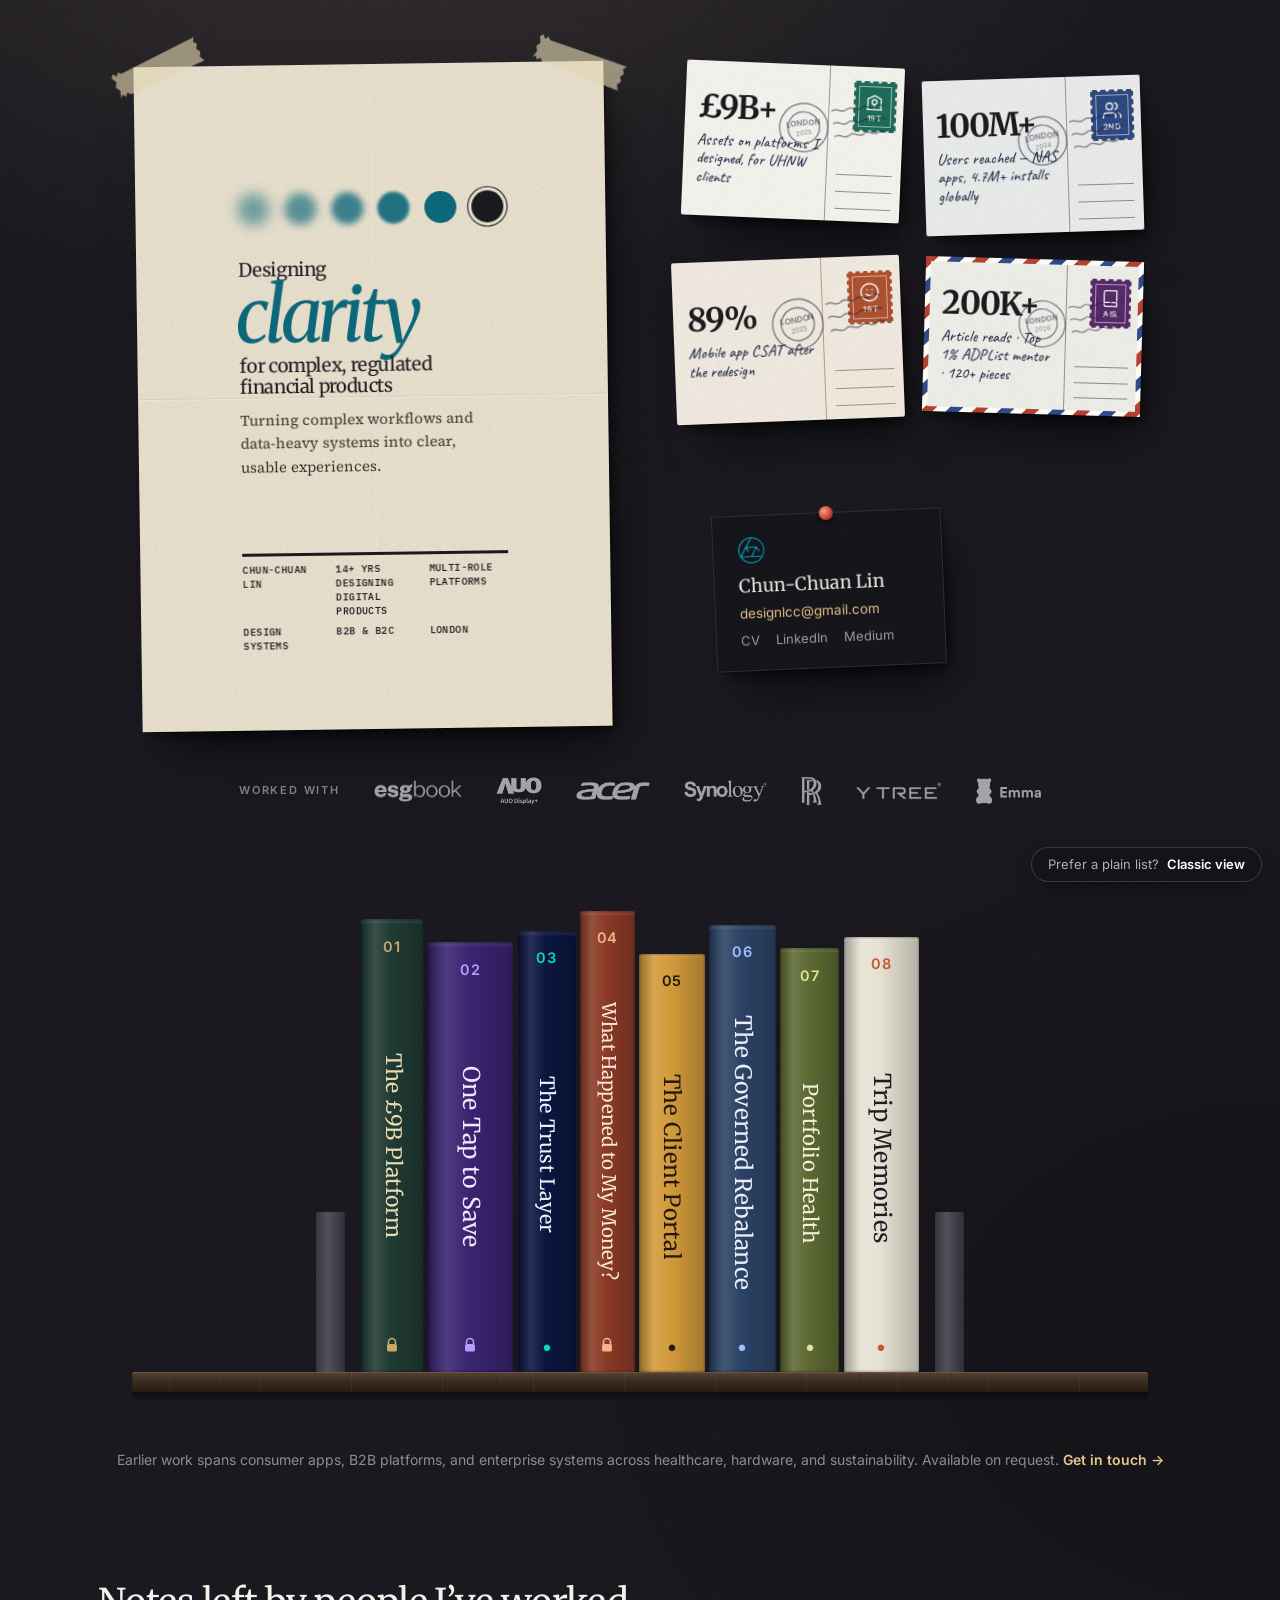
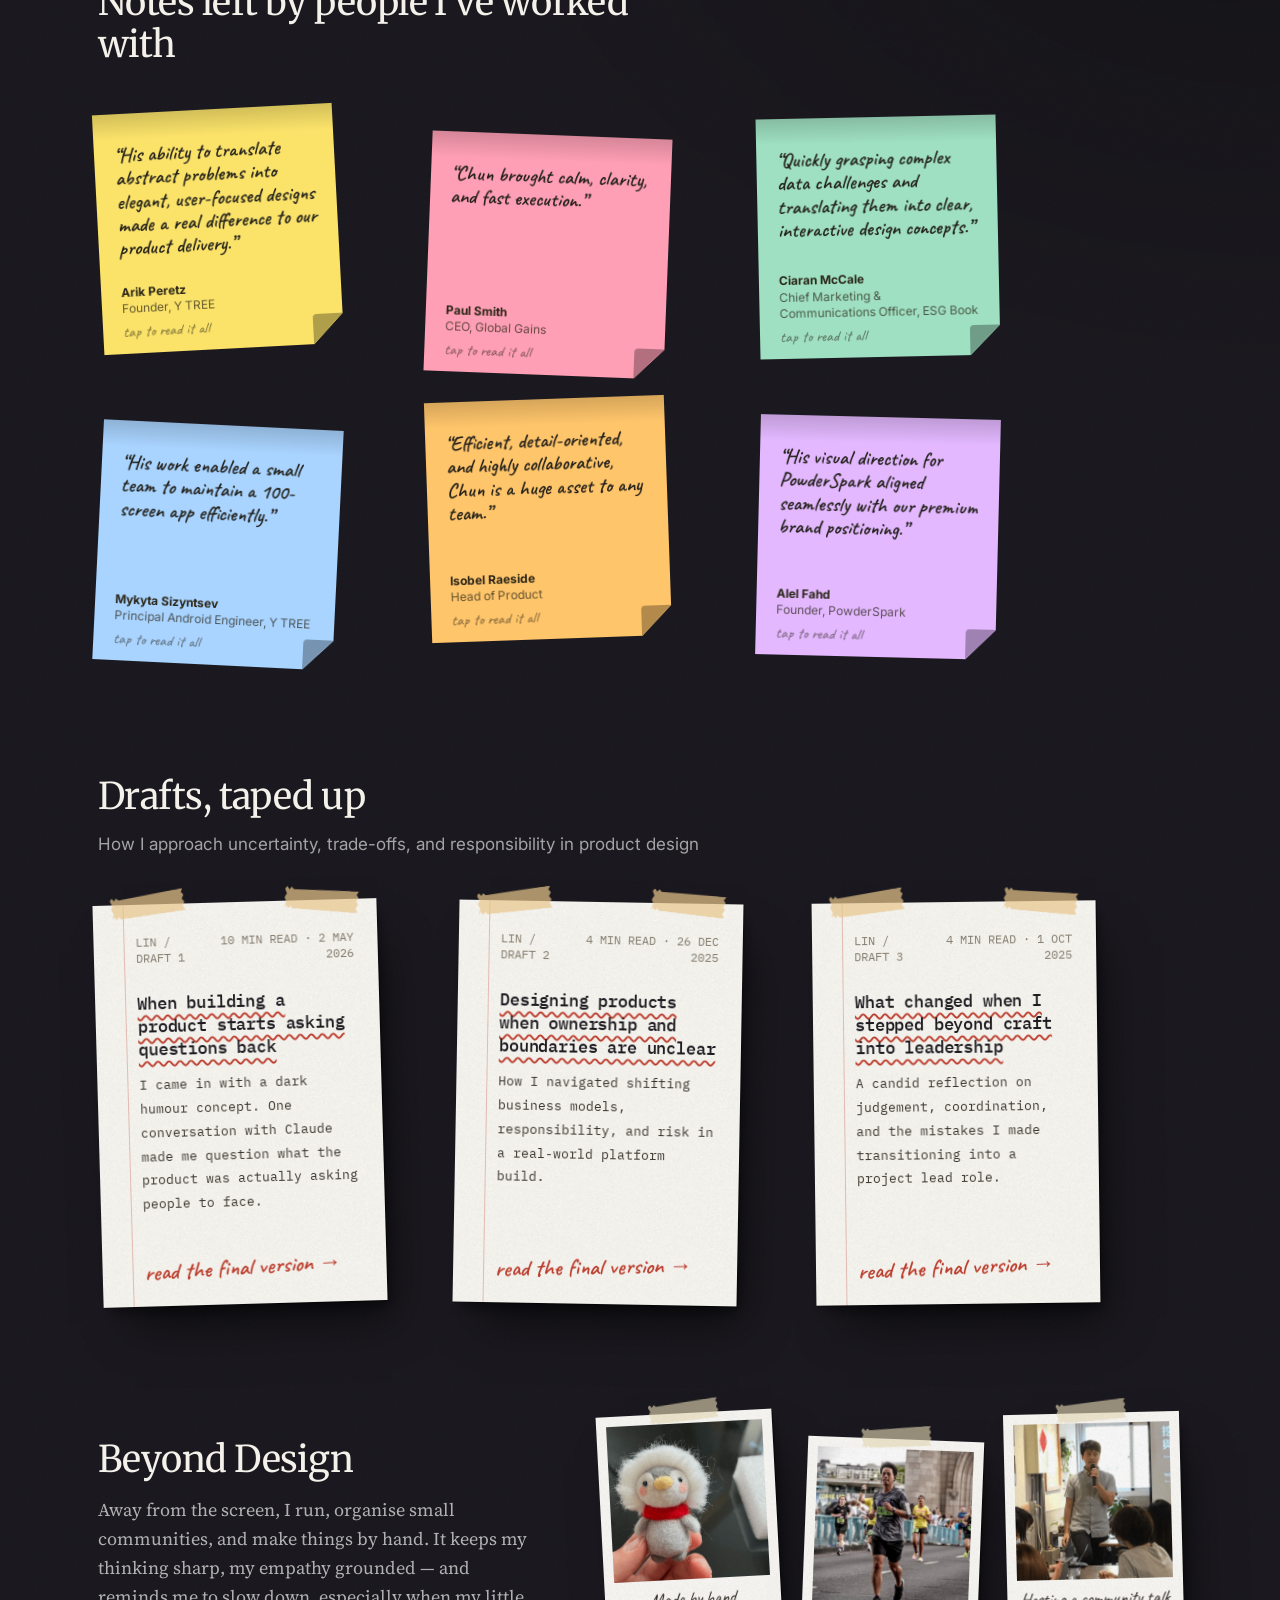
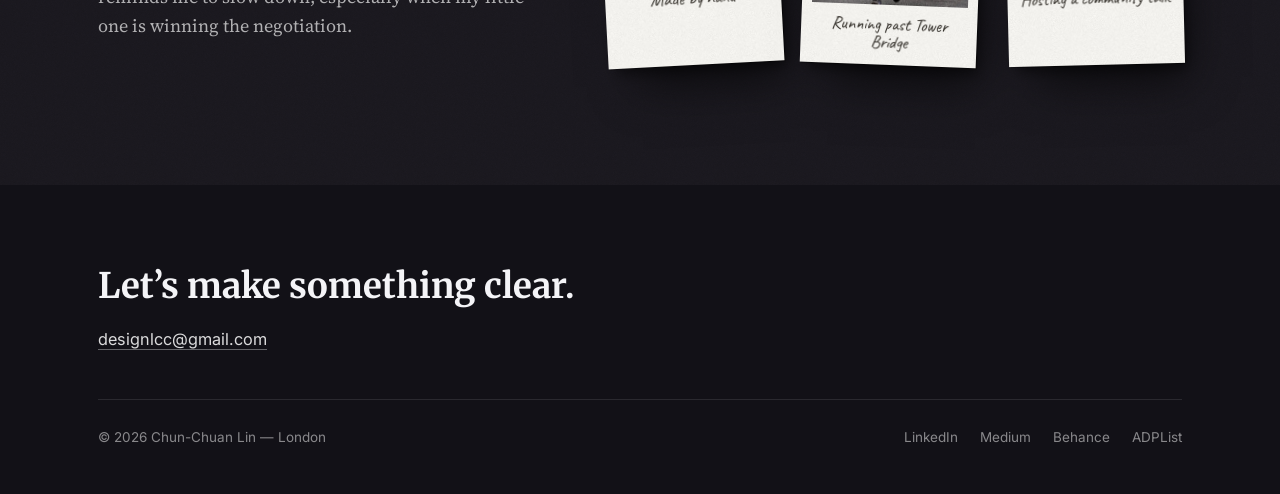
==== index.html @ 60713487 "One shelf per device: spines on desktop, covers on phones" ====
<!doctype html>
<html lang="en">
<head>
<meta charset="utf-8">
<meta name="viewport" content="width=device-width, initial-scale=1">
<title>Chun-Chuan Lin — Product designer for complex, regulated financial products</title>
<meta name="description" content="Turning complex workflows and data-heavy systems into clear, usable experiences.">
<meta name="robots" content="noindex, nofollow">
<meta property="og:title" content="Chun-Chuan Lin — Product designer for complex, regulated financial products">
<meta property="og:description" content="Turning complex workflows and data-heavy systems into clear, usable experiences.">
<meta property="og:type" content="website">
<meta property="og:image" content="https://chunchuanlin.design/assets/img/VFbImBTynQh7F0MmkZp4YDalEAE.webp">
<link rel="icon" type="image/png" href="assets/img/YUZRlfmyi6MVquyru4w5qhSXo.png">
<link rel="apple-touch-icon" href="assets/img/tBvzRdnmvt2RYUskQSvIiSIpaNc.png">
<link rel="preconnect" href="https://fonts.googleapis.com">
<link rel="preconnect" href="https://fonts.gstatic.com" crossorigin>
<link href="https://fonts.googleapis.com/css2?family=Merriweather:ital,wght@0,300;0,400;0,700;0,900;1,300;1,400;1,700;1,900&family=IBM+Plex+Mono:wght@400;500&family=Inter:wght@400;500;600;700&family=Source+Serif+4:ital,opsz,wght@0,8..60,400;0,8..60,600;1,8..60,400&family=Caveat:wght@500&display=swap" rel="stylesheet">
<link rel="stylesheet" href="assets/css/style.css?v=5820707c">
<link rel="stylesheet" href="assets/css/book.css?v=49e9e3bd">
</head>
<body class="theme-dark home-shelf">
<script>try{if(localStorage.getItem("cc_view")==="classic"&&!/[?&]wall/.test(location.search))location.replace("classic.html"+location.hash)}catch(e){}</script>
<a class="skip-link" href="#main-content">Skip to content</a>


<div class="cursor-dot" aria-hidden="true"></div>


<main id="main-content">

<div class="wall">
  <section class="wall-top" aria-label="Introduction">
    <div class="wall-in">
      <div class="poster hero-gate">
        <span class="tape t1" aria-hidden="true"></span><span class="tape t2" aria-hidden="true"></span>
        <div class="p-art" aria-hidden="true"><i></i><i></i><i></i><i></i><i></i><i></i></div>
        <h1 class="serif split hero-title"><span class="w">Designing</span> <span class="w"><em>clarity</em></span> <span class="w">for</span> <span class="w">complex,</span> <span class="w">regulated</span> <span class="w">financial</span> <span class="w">products</span></h1>
        <p class="p-sub">Turning complex workflows and data-heavy systems into clear, usable experiences.</p>
        <p class="p-facts"><span>Chun-Chuan Lin</span><span>14+ yrs designing digital products</span><span>Multi-role platforms</span><span>Design systems</span><span>B2B &amp; B2C</span><span>London</span></p>
      </div>
      <div class="postcards"><div class="postcard reveal" style="--tilt:2.4deg;--stamp:#1f6f5c">
      <div class="pc-msg"><b>£9B+</b><span>Assets on platforms I designed, for UHNW clients</span></div>
      <div class="pc-side" aria-hidden="true"><span class="stamp"><svg class="stamp-ic" viewBox="0 0 24 24" fill="none" stroke="currentColor" stroke-width="1.6" stroke-linecap="round" stroke-linejoin="round" aria-hidden="true"><path d="M3 21h18M4 21V8l8-4 8 4v13"/><circle cx="12" cy="12" r="3"/><path d="M12 15v3"/></svg><small>1st</small></span><svg class="postmark" viewBox="0 0 120 60" aria-hidden="true"><g fill="none" stroke="currentColor" stroke-width="1.6"><circle cx="30" cy="30" r="26"/><circle cx="30" cy="30" r="17"/><path d="M62 16c6-5 10 5 16 0s10 5 16 0 10 5 16 0 6 3 9 0M62 30c6-5 10 5 16 0s10 5 16 0 10 5 16 0 6 3 9 0M62 44c6-5 10 5 16 0s10 5 16 0 10 5 16 0 6 3 9 0"/></g><text x="30" y="28" text-anchor="middle" font-size="8.500" font-weight="700" fill="currentColor" font-family="Inter,sans-serif">LONDON</text><text x="30" y="38" text-anchor="middle" font-size="7" fill="currentColor" font-family="Inter,sans-serif">2025</text></svg><i></i><i></i><i></i></div>
    </div><div class="postcard reveal" style="--tilt:-1.8deg;--stamp:#2f4a86">
      <div class="pc-msg"><b>100M+</b><span>Users reached — NAS apps, 4.7M+ installs globally</span></div>
      <div class="pc-side" aria-hidden="true"><span class="stamp"><svg class="stamp-ic" viewBox="0 0 24 24" fill="none" stroke="currentColor" stroke-width="1.6" stroke-linecap="round" stroke-linejoin="round" aria-hidden="true"><path d="M17 21v-2a4 4 0 0 0-4-4H6a4 4 0 0 0-4 4v2"/><circle cx="9.5" cy="7" r="4"/><path d="M23 21v-2a4 4 0 0 0-3-3.87M16 3.13a4 4 0 0 1 0 7.75"/></svg><small>2nd</small></span><svg class="postmark" viewBox="0 0 120 60" aria-hidden="true"><g fill="none" stroke="currentColor" stroke-width="1.6"><circle cx="30" cy="30" r="26"/><circle cx="30" cy="30" r="17"/><path d="M62 16c6-5 10 5 16 0s10 5 16 0 10 5 16 0 6 3 9 0M62 30c6-5 10 5 16 0s10 5 16 0 10 5 16 0 6 3 9 0M62 44c6-5 10 5 16 0s10 5 16 0 10 5 16 0 6 3 9 0"/></g><text x="30" y="28" text-anchor="middle" font-size="8.500" font-weight="700" fill="currentColor" font-family="Inter,sans-serif">LONDON</text><text x="30" y="38" text-anchor="middle" font-size="7" fill="currentColor" font-family="Inter,sans-serif">2024</text></svg><i></i><i></i><i></i></div>
    </div><div class="postcard reveal" style="--tilt:-2.2deg;--stamp:#b4532f">
      <div class="pc-msg"><b>89%</b><span>Mobile app CSAT after the redesign</span></div>
      <div class="pc-side" aria-hidden="true"><span class="stamp"><svg class="stamp-ic" viewBox="0 0 24 24" fill="none" stroke="currentColor" stroke-width="1.6" stroke-linecap="round" stroke-linejoin="round" aria-hidden="true"><circle cx="12" cy="12" r="10"/><path d="M8 14s1.5 2 4 2 4-2 4-2M9 9h.01M15 9h.01"/></svg><small>1st</small></span><svg class="postmark" viewBox="0 0 120 60" aria-hidden="true"><g fill="none" stroke="currentColor" stroke-width="1.6"><circle cx="30" cy="30" r="26"/><circle cx="30" cy="30" r="17"/><path d="M62 16c6-5 10 5 16 0s10 5 16 0 10 5 16 0 6 3 9 0M62 30c6-5 10 5 16 0s10 5 16 0 10 5 16 0 6 3 9 0M62 44c6-5 10 5 16 0s10 5 16 0 10 5 16 0 6 3 9 0"/></g><text x="30" y="28" text-anchor="middle" font-size="8.500" font-weight="700" fill="currentColor" font-family="Inter,sans-serif">LONDON</text><text x="30" y="38" text-anchor="middle" font-size="7" fill="currentColor" font-family="Inter,sans-serif">2025</text></svg><i></i><i></i><i></i></div>
    </div><div class="postcard reveal" style="--tilt:1.6deg;--stamp:#5b2a6e">
      <div class="pc-msg"><b>200K+</b><span>Article reads · Top 1% ADPList mentor · 120+ pieces</span></div>
      <div class="pc-side" aria-hidden="true"><span class="stamp"><svg class="stamp-ic" viewBox="0 0 24 24" fill="none" stroke="currentColor" stroke-width="1.6" stroke-linecap="round" stroke-linejoin="round" aria-hidden="true"><path d="M4 19.5A2.5 2.5 0 0 1 6.5 17H20M6.5 2H20v20H6.5A2.5 2.5 0 0 1 4 19.5v-15A2.5 2.5 0 0 1 6.5 2z"/></svg><small>Air</small></span><svg class="postmark" viewBox="0 0 120 60" aria-hidden="true"><g fill="none" stroke="currentColor" stroke-width="1.6"><circle cx="30" cy="30" r="26"/><circle cx="30" cy="30" r="17"/><path d="M62 16c6-5 10 5 16 0s10 5 16 0 10 5 16 0 6 3 9 0M62 30c6-5 10 5 16 0s10 5 16 0 10 5 16 0 6 3 9 0M62 44c6-5 10 5 16 0s10 5 16 0 10 5 16 0 6 3 9 0"/></g><text x="30" y="28" text-anchor="middle" font-size="8.500" font-weight="700" fill="currentColor" font-family="Inter,sans-serif">LONDON</text><text x="30" y="38" text-anchor="middle" font-size="7" fill="currentColor" font-family="Inter,sans-serif">2026</text></svg><i></i><i></i><i></i></div>
    </div></div>
      <div class="card-biz reveal">
        <span class="pin" aria-hidden="true"></span>
        <img class="biz-logo" src="assets/img/ZoILuZUUzq1dYKgV54Ge7Sz8FY.webp" alt="">
        <b>Chun-Chuan Lin</b>
        <a href="mailto:designlcc@gmail.com">designlcc@gmail.com</a>
        <span class="biz-links"><a href="https://drive.google.com/file/d/1oNs0wJNy0Ehd9rT3fSROXO7B89IPfbKE/view?usp=sharing" target="_blank" rel="noopener">CV</a><a href="https://www.linkedin.com/in/chun-chuan-lin/" target="_blank" rel="noopener">LinkedIn</a><a href="https://chunchuanlin.medium.com/" target="_blank" rel="noopener">Medium</a></span>
      </div>
    </div>
    <div class="logo-strip reveal" aria-label="Selected clients"><span class="ls-k">Worked with</span><span class="logo logo--esg-book"><img src="assets/img/WaZQpNPN1t4JtiHF8fiXEEZxjs.webp" alt="ESG Book" decoding="async"></span><span class="logo logo--auo"><img src="assets/img/OKWbx2ef0NCYC9p3jaQaWuxgcI.webp" alt="AUO" decoding="async"></span><span class="logo logo--acer"><img src="assets/img/APajQVBZ2jTOIM9JD1r0TgQu3PM.webp" alt="Acer" decoding="async"></span><span class="logo logo--synology"><img src="assets/img/TvIhIKmN5KiMDOiA3kFlVmtSvu8.webp" alt="Synology" decoding="async"></span><span class="logo logo--rolls-royce"><img src="assets/img/MBduI2TKFzYs6vA1w2rtZoNE0E.webp" alt="Rolls-Royce" decoding="async"></span><span class="logo logo--y-tree"><img src="assets/img/tlOaLy0I5XkEXebVdQPJUZpZI.webp" alt="Y TREE" decoding="async"></span><span class="logo logo--emma"><img src="assets/img/emma-logo.svg" alt="Emma" decoding="async"></span></div>
  </section>

  <section class="library" id="work" aria-label="Case studies">
    <div class="shelf">
      <div class="shelf-row" id="shelf">
        <span class="bookend" aria-hidden="true"></span>
        <button class="book" type="button" data-i="0" style="--h:312px;--t:43px;--w:218px;--bb:#1f3b33;--bi:#ead9ae;--ba:#c9a868" aria-label="Chapter 1, Redesigned a £9B platform for UHNW clients. Open preview">
        <span class="b3d">
          <span class="spine"><span class="sp-num">01</span><span class="sp-title">The £9B Platform</span><span class="sp-mark"><svg viewBox="0 0 16 16" width="11" height="11" aria-hidden="true"><path d="M4.5 7V5a3.5 3.5 0 0 1 7 0v2" fill="none" stroke="currentColor" stroke-width="1.6"/><rect x="3" y="7" width="10" height="7.5" rx="1.6" fill="currentColor"/></svg></span></span>
          <span class="cover"><span class="cv cv--window"><span class="cv-top"><span>Chun-Chuan Lin</span><span>2025</span></span><span class="cv-pic"><img src="assets/img/VFbImBTynQh7F0MmkZp4YDalEAE.webp" alt="" loading="lazy" style="object-position:50% 45%"></span><span class="cv-words"><span class="cv-num">01</span><span class="cv-title">The £9B Platform</span><span class="cv-rule"></span><span class="cv-out">£9B in client assets</span></span></span></span>
        </span>
      </button><button class="book" type="button" data-i="1" style="--h:296px;--t:59px;--w:207px;--bb:#3a2470;--bi:#efe6ff;--ba:#b99bff" aria-label="Chapter 2, Redesigned the Save journey to boost Autosave volume 5–6×. Open preview">
        <span class="b3d">
          <span class="spine"><span class="sp-num">02</span><span class="sp-title">One Tap to Save</span><span class="sp-mark"><svg viewBox="0 0 16 16" width="11" height="11" aria-hidden="true"><path d="M4.5 7V5a3.5 3.5 0 0 1 7 0v2" fill="none" stroke="currentColor" stroke-width="1.6"/><rect x="3" y="7" width="10" height="7.5" rx="1.6" fill="currentColor"/></svg></span></span>
          <span class="cover"><span class="cv cv--bleed"><span class="cv-top"><span>Chun-Chuan Lin</span><span>2026</span></span><span class="cv-pic"><img src="assets/img/cs7-feature-card.webp" alt="" loading="lazy" style="object-position:50% 40%"></span><span class="cv-words"><span class="cv-num">02</span><span class="cv-title">One Tap to Save</span><span class="cv-rule"></span><span class="cv-out">5–6× Autosave volume</span></span></span></span>
        </span>
      </button><button class="book" type="button" data-i="2" style="--h:304px;--t:40px;--w:213px;--bb:#0b1640;--bi:#eef3ff;--ba:#00deb6" aria-label="Chapter 3, Designed a trust layer for how Rightmove matches agents with sellers. Open preview">
        <span class="b3d">
          <span class="spine"><span class="sp-num">03</span><span class="sp-title">The Trust Layer</span><span class="sp-mark">&#9679;</span></span>
          <span class="cover"><span class="cv cv--band"><span class="cv-top"><span>Chun-Chuan Lin</span><span>2026</span></span><span class="cv-pic"><img src="assets/img/cs8-feature-card.webp" alt="" loading="lazy" style="object-position:22% 50%"></span><span class="cv-words"><span class="cv-num">03</span><span class="cv-title">The Trust Layer</span><span class="cv-rule"></span><span class="cv-out">Self-directed concept</span></span></span></span>
        </span>
      </button><button class="book" type="button" data-i="3" style="--h:318px;--t:38px;--w:223px;--bb:#8b3a26;--bi:#f8e8dc;--ba:#f2b48c" aria-label="Chapter 4, Improved mobile app CSAT to 89%. Open preview">
        <span class="b3d">
          <span class="spine"><span class="sp-num">04</span><span class="sp-title">What Happened to My Money?</span><span class="sp-mark"><svg viewBox="0 0 16 16" width="11" height="11" aria-hidden="true"><path d="M4.5 7V5a3.5 3.5 0 0 1 7 0v2" fill="none" stroke="currentColor" stroke-width="1.6"/><rect x="3" y="7" width="10" height="7.5" rx="1.6" fill="currentColor"/></svg></span></span>
          <span class="cover"><span class="cv cv--bleed"><span class="cv-top"><span>Chun-Chuan Lin</span><span>2024-2025</span></span><span class="cv-pic"><img src="assets/img/YumomZDwZKkCPeDbRDVu0XXveg.webp" alt="" loading="lazy" style="object-position:72% 50%"></span><span class="cv-words"><span class="cv-num">04</span><span class="cv-title">What Happened to My Money?</span><span class="cv-rule"></span><span class="cv-out">89% mobile app CSAT</span></span></span></span>
        </span>
      </button><button class="book" type="button" data-i="4" style="--h:288px;--t:45px;--w:202px;--bb:#d29a3a;--bi:#23180a;--ba:#23180a" aria-label="Chapter 5, Simplified onboarding to boost efficiency by 40%. Open preview">
        <span class="b3d">
          <span class="spine"><span class="sp-num">05</span><span class="sp-title">The Client Portal</span><span class="sp-mark">&#9679;</span></span>
          <span class="cover"><span class="cv cv--band"><span class="cv-top"><span>Chun-Chuan Lin</span><span>2021</span></span><span class="cv-pic"><img src="assets/img/cqkEi4mZ536VQZQC6X23w6QmEs.webp" alt="" loading="lazy" style="object-position:35% 50%"></span><span class="cv-words"><span class="cv-num">05</span><span class="cv-title">The Client Portal</span><span class="cv-rule"></span><span class="cv-out">40% less onboarding effort</span></span></span></span>
        </span>
      </button><button class="book" type="button" data-i="5" style="--h:308px;--t:46px;--w:216px;--bb:#2c4366;--bi:#e9eef7;--ba:#9fc1ff" aria-label="Chapter 6, Designed a governed rebalancing system for UHNW wealth advisors. Open preview">
        <span class="b3d">
          <span class="spine"><span class="sp-num">06</span><span class="sp-title">The Governed Rebalance</span><span class="sp-mark">&#9679;</span></span>
          <span class="cover"><span class="cv cv--window"><span class="cv-top"><span>Chun-Chuan Lin</span><span>2026</span></span><span class="cv-pic"><img src="assets/img/E0ivBHq7jXSnA6J9aW9na1RmKs.webp" alt="" loading="lazy" style="object-position:50% 55%"></span><span class="cv-words"><span class="cv-num">06</span><span class="cv-title">The Governed Rebalance</span><span class="cv-rule"></span><span class="cv-out">AI suggests, advisors decide</span></span></span></span>
        </span>
      </button><button class="book" type="button" data-i="6" style="--h:292px;--t:41px;--w:204px;--bb:#5d6a33;--bi:#f2f1dc;--ba:#dfe39a" aria-label="Chapter 7, Built investor confidence through portfolio health. Open preview">
        <span class="b3d">
          <span class="spine"><span class="sp-num">07</span><span class="sp-title">Portfolio Health</span><span class="sp-mark">&#9679;</span></span>
          <span class="cover"><span class="cv cv--bleed"><span class="cv-top"><span>Chun-Chuan Lin</span><span>2025</span></span><span class="cv-pic"><img src="assets/img/9iO2ZGM4p4TnNoXjsiRvFTovY58.webp" alt="" loading="lazy" style="object-position:58% 45%"></span><span class="cv-words"><span class="cv-num">07</span><span class="cv-title">Portfolio Health</span><span class="cv-rule"></span><span class="cv-out">Risk explained, no advice</span></span></span></span>
        </span>
      </button><button class="book" type="button" data-i="7" style="--h:300px;--t:52px;--w:210px;--bb:#e6e1d3;--bi:#1d1d24;--ba:#c4572d" aria-label="Chapter 8, Revolut redesign concept: trip memories drive engagement. Open preview">
        <span class="b3d">
          <span class="spine"><span class="sp-num">08</span><span class="sp-title">Trip Memories</span><span class="sp-mark">&#9679;</span></span>
          <span class="cover"><span class="cv cv--plate"><span class="cv-top"><span>Chun-Chuan Lin</span><span>2025</span></span><span class="cv-pic"><img src="assets/img/TrorWvIDo5zv1eS2h04sgSZOtJ8.webp" alt="" loading="lazy" style="object-position:50% 45%"></span><span class="cv-words"><span class="cv-num">08</span><span class="cv-title">Trip Memories</span><span class="cv-rule"></span><span class="cv-out">Revolut concept</span></span></span></span>
        </span>
      </button>
        <span class="bookend r" aria-hidden="true"></span>
      </div>
      <div class="plank" aria-hidden="true"></div>
    </div>
    <div class="faceout" id="contents"><div class="fitem reveal" style="--bb:#1f3b33;--bi:#ead9ae;--ba:#c9a868">
      <button class="book" type="button" data-i="0" aria-label="Open the book: The £9B Platform"><span class="cover"><span class="cv cv--window"><span class="cv-top"><span>Chun-Chuan Lin</span><span>2025</span></span><span class="cv-pic"><img src="assets/img/VFbImBTynQh7F0MmkZp4YDalEAE.webp" alt="" loading="lazy" style="object-position:50% 45%"></span><span class="cv-words"><span class="cv-num">01</span><span class="cv-title">The £9B Platform</span><span class="cv-rule"></span><span class="cv-out">£9B in client assets</span></span></span></span></button>
      <a class="lab" href="work/provider-redesign.html"><b>Redesigned a £9B platform for UHNW clients</b><span><svg viewBox="0 0 16 16" width="11" height="11" aria-hidden="true"><path d="M4.5 7V5a3.5 3.5 0 0 1 7 0v2" fill="none" stroke="currentColor" stroke-width="1.6"/><rect x="3" y="7" width="10" height="7.5" rx="1.6" fill="currentColor"/></svg> £9B in client assets</span></a>
    </div><div class="fitem reveal" style="--bb:#3a2470;--bi:#efe6ff;--ba:#b99bff">
      <button class="book" type="button" data-i="1" aria-label="Open the book: One Tap to Save"><span class="cover"><span class="cv cv--bleed"><span class="cv-top"><span>Chun-Chuan Lin</span><span>2026</span></span><span class="cv-pic"><img src="assets/img/cs7-feature-card.webp" alt="" loading="lazy" style="object-position:50% 40%"></span><span class="cv-words"><span class="cv-num">02</span><span class="cv-title">One Tap to Save</span><span class="cv-rule"></span><span class="cv-out">5–6× Autosave volume</span></span></span></span></button>
      <a class="lab" href="work/save-journey-redesign.html"><b>Redesigned the Save journey to boost Autosave volume 5–6×</b><span><svg viewBox="0 0 16 16" width="11" height="11" aria-hidden="true"><path d="M4.5 7V5a3.5 3.5 0 0 1 7 0v2" fill="none" stroke="currentColor" stroke-width="1.6"/><rect x="3" y="7" width="10" height="7.5" rx="1.6" fill="currentColor"/></svg> 5–6× Autosave volume</span></a>
    </div><div class="fitem reveal" style="--bb:#0b1640;--bi:#eef3ff;--ba:#00deb6">
      <button class="book" type="button" data-i="2" aria-label="Open the book: The Trust Layer"><span class="cover"><span class="cv cv--band"><span class="cv-top"><span>Chun-Chuan Lin</span><span>2026</span></span><span class="cv-pic"><img src="assets/img/cs8-feature-card.webp" alt="" loading="lazy" style="object-position:22% 50%"></span><span class="cv-words"><span class="cv-num">03</span><span class="cv-title">The Trust Layer</span><span class="cv-rule"></span><span class="cv-out">Self-directed concept</span></span></span></span></button>
      <a class="lab" href="work/rightmove-partners.html"><b>Designed a trust layer for how Rightmove matches agents with sellers</b><span>Self-directed concept</span></a>
    </div><div class="fitem reveal" style="--bb:#8b3a26;--bi:#f8e8dc;--ba:#f2b48c">
      <button class="book" type="button" data-i="3" aria-label="Open the book: What Happened to My Money?"><span class="cover"><span class="cv cv--bleed"><span class="cv-top"><span>Chun-Chuan Lin</span><span>2024-2025</span></span><span class="cv-pic"><img src="assets/img/YumomZDwZKkCPeDbRDVu0XXveg.webp" alt="" loading="lazy" style="object-position:72% 50%"></span><span class="cv-words"><span class="cv-num">04</span><span class="cv-title">What Happened to My Money?</span><span class="cv-rule"></span><span class="cv-out">89% mobile app CSAT</span></span></span></span></button>
      <a class="lab" href="work/home-redesign.html"><b>Improved mobile app CSAT to 89%</b><span><svg viewBox="0 0 16 16" width="11" height="11" aria-hidden="true"><path d="M4.5 7V5a3.5 3.5 0 0 1 7 0v2" fill="none" stroke="currentColor" stroke-width="1.6"/><rect x="3" y="7" width="10" height="7.5" rx="1.6" fill="currentColor"/></svg> 89% mobile app CSAT</span></a>
    </div><div class="fitem reveal" style="--bb:#d29a3a;--bi:#23180a;--ba:#23180a">
      <button class="book" type="button" data-i="4" aria-label="Open the book: The Client Portal"><span class="cover"><span class="cv cv--band"><span class="cv-top"><span>Chun-Chuan Lin</span><span>2021</span></span><span class="cv-pic"><img src="assets/img/cqkEi4mZ536VQZQC6X23w6QmEs.webp" alt="" loading="lazy" style="object-position:35% 50%"></span><span class="cv-words"><span class="cv-num">05</span><span class="cv-title">The Client Portal</span><span class="cv-rule"></span><span class="cv-out">40% less onboarding effort</span></span></span></span></button>
      <a class="lab" href="work/client-portal.html"><b>Simplified onboarding to boost efficiency by 40%</b><span>40% less onboarding effort</span></a>
    </div><div class="fitem reveal" style="--bb:#2c4366;--bi:#e9eef7;--ba:#9fc1ff">
      <button class="book" type="button" data-i="5" aria-label="Open the book: The Governed Rebalance"><span class="cover"><span class="cv cv--window"><span class="cv-top"><span>Chun-Chuan Lin</span><span>2026</span></span><span class="cv-pic"><img src="assets/img/E0ivBHq7jXSnA6J9aW9na1RmKs.webp" alt="" loading="lazy" style="object-position:50% 55%"></span><span class="cv-words"><span class="cv-num">06</span><span class="cv-title">The Governed Rebalance</span><span class="cv-rule"></span><span class="cv-out">AI suggests, advisors decide</span></span></span></span></button>
      <a class="lab" href="work/wealth-management-system.html"><b>Designed a governed rebalancing system for UHNW wealth advisors</b><span>AI suggests, advisors decide</span></a>
    </div><div class="fitem reveal" style="--bb:#5d6a33;--bi:#f2f1dc;--ba:#dfe39a">
      <button class="book" type="button" data-i="6" aria-label="Open the book: Portfolio Health"><span class="cover"><span class="cv cv--bleed"><span class="cv-top"><span>Chun-Chuan Lin</span><span>2025</span></span><span class="cv-pic"><img src="assets/img/9iO2ZGM4p4TnNoXjsiRvFTovY58.webp" alt="" loading="lazy" style="object-position:58% 45%"></span><span class="cv-words"><span class="cv-num">07</span><span class="cv-title">Portfolio Health</span><span class="cv-rule"></span><span class="cv-out">Risk explained, no advice</span></span></span></span></button>
      <a class="lab" href="work/portfolio-health.html"><b>Built investor confidence through portfolio health</b><span>Risk explained, no advice</span></a>
    </div><div class="fitem reveal" style="--bb:#e6e1d3;--bi:#1d1d24;--ba:#c4572d">
      <button class="book" type="button" data-i="7" aria-label="Open the book: Trip Memories"><span class="cover"><span class="cv cv--plate"><span class="cv-top"><span>Chun-Chuan Lin</span><span>2025</span></span><span class="cv-pic"><img src="assets/img/TrorWvIDo5zv1eS2h04sgSZOtJ8.webp" alt="" loading="lazy" style="object-position:50% 45%"></span><span class="cv-words"><span class="cv-num">08</span><span class="cv-title">Trip Memories</span><span class="cv-rule"></span><span class="cv-out">Revolut concept</span></span></span></span></button>
      <a class="lab" href="work/trip-memories.html"><b>Revolut redesign concept: trip memories drive engagement</b><span>Revolut concept</span></a>
    </div></div>
    <p class="earlier-w reveal">Earlier work spans consumer apps, B2B platforms, and enterprise systems across healthcare, hardware, and sustainability. Available on request. <a href="mailto:designlcc@gmail.com">Get in touch &rarr;</a></p>
  </section>

  <section class="wall-sec" id="praise">
    <div class="wall-in">
      <h2 class="wall-h serif reveal">Notes left by people I&rsquo;ve worked with</h2>
      <div class="notes"><details class="note reveal" style="--note:#fbe36a;--tilt:-3deg;--dy:0px">
      <summary><q>His ability to translate abstract problems into elegant, user-focused designs made a real difference to our product delivery.</q><span class="who"><b>Arik Peretz</b><span>Founder, Y TREE</span></span><span class="more">tap to read it all</span></summary>
      <p class="full">&ldquo;Working with Chun was a pleasure. He played a key role in shaping several of our most important internal tools and the client-facing app. His ability to translate abstract problems into elegant, user-focused designs made a real difference to our product delivery.&rdquo;</p>
    </details><details class="note reveal" style="--note:#ff9fb5;--tilt:2.2deg;--dy:26px">
      <summary><q>Chun brought calm, clarity, and fast execution.</q><span class="who"><b>Paul Smith</b><span>CEO, Global Gains</span></span><span class="more">tap to read it all</span></summary>
      <p class="full">&ldquo;Our product had a lot of moving parts, different user types, evolving requirements, and high expectations. Chun brought calm, clarity, and fast execution. His ability to translate messy ideas into intuitive experiences was exactly what we needed.&rdquo;</p>
    </details><details class="note reveal" style="--note:#9fe0c2;--tilt:-1.2deg;--dy:8px">
      <summary><q>Quickly grasping complex data challenges and translating them into clear, interactive design concepts.</q><span class="who"><b>Ciaran McCale</b><span>Chief Marketing &amp; Communications Officer, ESG Book</span></span><span class="more">tap to read it all</span></summary>
      <p class="full">&ldquo;Chun was a fantastic UX partner – quickly grasping complex data challenges and translating them into clear, interactive design concepts. He played a key role in developing a UX proof of concept that brought our product vision to life, and helped turn dense, technical content into user-friendly visuals to enhance both client engagement and thought leadership. A pleasure to work with.&rdquo;</p>
    </details><details class="note reveal" style="--note:#a9d4ff;--tilt:2.8deg;--dy:30px">
      <summary><q>His work enabled a small team to maintain a 100-screen app efficiently.</q><span class="who"><b>Mykyta Sizyntsev</b><span>Principal Android Engineer, Y TREE</span></span><span class="more">tap to read it all</span></summary>
      <p class="full">&ldquo;It's been a pleasure collaborating with Chun for nearly four years. He transformed our design system, bridged Figma with Android APIs, and elevated both iOS and Android experiences. His work enabled a small team to maintain a 100-screen app efficiently. Beyond his skills, he's collaborative, respectful, and positive. Any team would be lucky to have him.&rdquo;</p>
    </details><details class="note reveal" style="--note:#ffc56b;--tilt:-2deg;--dy:4px">
      <summary><q>Efficient, detail-oriented, and highly collaborative, Chun is a huge asset to any team.</q><span class="who"><b>Isobel Raeside</b><span>Head of Product</span></span><span class="more">tap to read it all</span></summary>
      <p class="full">&ldquo;I worked with Chun at Y TREE for over 4 years. He's an exceptional UX/UI designer who built design systems for complex financial apps and delivered intuitive web and mobile experiences under tight deadlines. Efficient, detail-oriented, and highly collaborative, Chun is a huge asset to any team.&rdquo;</p>
    </details><details class="note reveal" style="--note:#e3b8ff;--tilt:1.4deg;--dy:22px">
      <summary><q>His visual direction for PowderSpark aligned seamlessly with our premium brand positioning.</q><span class="who"><b>Alel Fahd</b><span>Founder, PowderSpark</span></span><span class="more">tap to read it all</span></summary>
      <p class="full">&ldquo;Chun delivered high-quality, polished design work with a strong sense of aesthetics and interface refinement. His visual direction for PowderSpark aligned seamlessly with our premium brand positioning, and his professionalism and responsiveness made a real impact on the final result.&rdquo;</p>
    </details></div>
    </div>
  </section>

  <section class="wall-sec" id="writing">
    <div class="wall-in">
      <h2 class="wall-h serif reveal">Drafts, taped up</h2>
      <p class="wall-p reveal">How I approach uncertainty, trade-offs, and responsibility in product design</p>
      <div class="drafts"><a class="draft reveal" href="https://medium.com/uxcircles/i-set-out-to-build-a-finance-app-i-built-a-mirror-instead-6b107ab2728f?sk=03d0add8374b60059b2eae90fcde20f9" target="_blank" rel="noopener" style="--tilt:-1.6deg">
      <span class="tape ta" aria-hidden="true"></span><span class="tape tb" aria-hidden="true"></span>
      <span class="d-head"><span>Lin / draft 1</span><span class="d-meta">10 min read · 2 May 2026</span></span>
      <span class="d-title">When building a product starts asking questions back</span>
      <span class="d-desc">I came in with a dark humour concept. One conversation with Claude made me question what the product was actually asking people to face.</span>
      <span class="d-go">read the final version &rarr;</span>
    </a><a class="draft reveal" href="https://medium.com/uxcircles/when-business-models-shift-product-boundaries-blur-42042c20090c?sk=8a81b0a40e7a114c3df5a43632a78a0f" target="_blank" rel="noopener" style="--tilt:1deg">
      <span class="tape ta" aria-hidden="true"></span><span class="tape tb" aria-hidden="true"></span>
      <span class="d-head"><span>Lin / draft 2</span><span class="d-meta">4 min read · 26 Dec 2025</span></span>
      <span class="d-title">Designing products when ownership and boundaries are unclear</span>
      <span class="d-desc">How I navigated shifting business models, responsibility, and risk in a real-world platform build.</span>
      <span class="d-go">read the final version &rarr;</span>
    </a><a class="draft reveal" href="https://medium.com/uxcircles/from-designer-to-project-lead-hard-lessons-learned-265f4e794357?sk=2e5d2838e4304d799aafafce5379b13a" target="_blank" rel="noopener" style="--tilt:-0.7deg">
      <span class="tape ta" aria-hidden="true"></span><span class="tape tb" aria-hidden="true"></span>
      <span class="d-head"><span>Lin / draft 3</span><span class="d-meta">4 min read · 1 Oct 2025</span></span>
      <span class="d-title">What changed when I stepped beyond craft into leadership</span>
      <span class="d-desc">A candid reflection on judgement, coordination, and the mistakes I made transitioning into a project lead role.</span>
      <span class="d-go">read the final version &rarr;</span>
    </a></div>
    </div>
  </section>

  <section class="wall-sec" id="about">
    <div class="wall-in photos">
      <div class="photo-note reveal">
        <h2 class="wall-h serif">Beyond Design</h2>
        <p>Away from the screen, I run, organise small communities, and make things by hand. It keeps my thinking sharp, my empathy grounded — and reminds me to slow down, especially when my little one is winning the negotiation.</p>
      </div>
      <div class="polaroids"><figure class="polaroid reveal" style="--tilt:-3deg"><span class="tape" aria-hidden="true"></span><img src="assets/img/pubfSbG1jti3bcDO1lPi5CjZF64.webp" alt="Made by hand" loading="lazy"><figcaption>Made by hand</figcaption></figure><figure class="polaroid reveal" style="--tilt:2.2deg"><span class="tape" aria-hidden="true"></span><img src="assets/img/sYfxENBCH0JeVRIsdHM3iYg3I.webp" alt="Running past Tower Bridge" loading="lazy"><figcaption>Running past Tower Bridge</figcaption></figure><figure class="polaroid reveal" style="--tilt:-1.4deg"><span class="tape" aria-hidden="true"></span><img src="assets/img/0NGZxLJCJaQSqLhbFrQrbKQVUU.webp" alt="Hosting a community talk" loading="lazy"><figcaption>Hosting a community talk</figcaption></figure></div>
    </div>
  </section>
</div>

<dialog class="reader" id="reader" aria-label="Chapter preview">
  <button class="rd-btn rd-close" type="button" aria-label="Back to the shelf">&times;</button>
  <div class="ob" id="ob" tabindex="-1" autofocus></div>
  <div class="rd-bar">
    <button class="rd-btn rd-prev" type="button" aria-label="Previous page">&lsaquo;</button>
    <span class="rd-count" id="rd-count" aria-live="polite"></span>
    <button class="rd-btn rd-next" type="button" aria-label="Next page">&rsaquo;</button>
  </div>
</dialog>
<script type="application/json" id="books-data">[{"ch":"01","short":"The £9B Platform","title":"Redesigned a £9B platform for UHNW clients","desc":"Improved data interpretation and redesigned multi-role workflows across advisors, analysts, and data operations for a clearer, more efficient platform.","meta":"Fintech · Professional tool · 2025","year":"2025","outcome":"£9B in client assets","cover":"\u003cspan class=\"cv cv--window\">\u003cspan class=\"cv-top\">\u003cspan>Chun-Chuan Lin\u003c/span>\u003cspan>2025\u003c/span>\u003c/span>\u003cspan class=\"cv-pic\">\u003cimg src=\"assets/img/VFbImBTynQh7F0MmkZp4YDalEAE.webp\" alt=\"\" loading=\"lazy\" style=\"object-position:50% 45%\">\u003c/span>\u003cspan class=\"cv-words\">\u003cspan class=\"cv-num\">01\u003c/span>\u003cspan class=\"cv-title\">The £9B Platform\u003c/span>\u003cspan class=\"cv-rule\">\u003c/span>\u003cspan class=\"cv-out\">£9B in client assets\u003c/span>\u003c/span>\u003c/span>","pages":[],"img":"assets/img/VFbImBTynQh7F0MmkZp4YDalEAE.webp","href":"work/provider-redesign.html","locked":true,"bg":"#1f3b33","ink":"#ead9ae","acc":"#c9a868"},{"ch":"02","short":"One Tap to Save","title":"Redesigned the Save journey to boost Autosave volume 5–6×","desc":"Collapsed a two-step, wallet-mediated deposit flow into one action, removing the forced waits that were driving the decline.","meta":"Fintech · iOS and Android app · 2026","year":"2026","outcome":"5–6× Autosave volume","cover":"\u003cspan class=\"cv cv--bleed\">\u003cspan class=\"cv-top\">\u003cspan>Chun-Chuan Lin\u003c/span>\u003cspan>2026\u003c/span>\u003c/span>\u003cspan class=\"cv-pic\">\u003cimg src=\"assets/img/cs7-feature-card.webp\" alt=\"\" loading=\"lazy\" style=\"object-position:50% 40%\">\u003c/span>\u003cspan class=\"cv-words\">\u003cspan class=\"cv-num\">02\u003c/span>\u003cspan class=\"cv-title\">One Tap to Save\u003c/span>\u003cspan class=\"cv-rule\">\u003c/span>\u003cspan class=\"cv-out\">5–6× Autosave volume\u003c/span>\u003c/span>\u003c/span>","pages":[],"img":"assets/img/cs7-feature-card.webp","href":"work/save-journey-redesign.html","locked":true,"bg":"#3a2470","ink":"#efe6ff","acc":"#b99bff"},{"ch":"03","short":"The Trust Layer","title":"Designed a trust layer for how Rightmove matches agents with sellers","desc":"Replaced a list of pre-ticked, paid agents with a ranking sellers can understand, plus a profile showing agents how to earn their place. Self-directed concept with a clickable prototype.","meta":"Proptech · Two-sided marketplace · 2026","year":"2026","outcome":"Self-directed concept","cover":"\u003cspan class=\"cv cv--band\">\u003cspan class=\"cv-top\">\u003cspan>Chun-Chuan Lin\u003c/span>\u003cspan>2026\u003c/span>\u003c/span>\u003cspan class=\"cv-pic\">\u003cimg src=\"assets/img/cs8-feature-card.webp\" alt=\"\" loading=\"lazy\" style=\"object-position:22% 50%\">\u003c/span>\u003cspan class=\"cv-words\">\u003cspan class=\"cv-num\">03\u003c/span>\u003cspan class=\"cv-title\">The Trust Layer\u003c/span>\u003cspan class=\"cv-rule\">\u003c/span>\u003cspan class=\"cv-out\">Self-directed concept\u003c/span>\u003c/span>\u003c/span>","pages":[{"t":"Summary","text":"Rightmove's valuation flow says you'll get a visit from local agents you choose. In practice, you get a list where every agent is already ticked and every one has paid to be there. I used that gap to work through what a Lead Product Designer on Rightmove's Partners team would need to solve.","points":["Looked at both sides","Three directions compared","A full flow"],"img":""},{"t":"The Problem","text":"Before designing anything, I went through the live flow on my phone, choosing the in-home valuation option.","points":["For sellers: no real choice","For agents: pay or go unseen"],"img":"assets/img/cs8-today-flow.webp"},{"t":"Alternatives Considered","text":"I wanted three directions that were actually different, so the choice between them would mean something.","points":[],"img":"assets/img/cs8-tradeoff.webp"},{"t":"The Approach","text":"Paying should decide where an agent appears, not whether a seller trusts them. I'd release this in three phases.","points":["Phase 1: Stop the list being 100% paid","Phase 2: Add a ranking based on performance","Phase 3: Link the two"],"img":""},{"t":"The Prototype","text":"I built the whole seller journey in code, so it can be clicked through, not just looked at.","points":["One agent, one button","Reasons in plain words","Nothing ticked in advance"],"img":"assets/img/cs8-flow-poster.webp"}],"img":"assets/img/cs8-feature-card.webp","href":"work/rightmove-partners.html","locked":false,"bg":"#0b1640","ink":"#eef3ff","acc":"#00deb6"},{"ch":"04","short":"What Happened to My Money?","title":"Improved mobile app CSAT to 89%","desc":"Clarified financial data across navigation, structure, and metrics to create a clearer, more trustworthy experience.","meta":"Fintech · iOS and Android app · 2024-2025","year":"2024-2025","outcome":"89% mobile app CSAT","cover":"\u003cspan class=\"cv cv--bleed\">\u003cspan class=\"cv-top\">\u003cspan>Chun-Chuan Lin\u003c/span>\u003cspan>2024-2025\u003c/span>\u003c/span>\u003cspan class=\"cv-pic\">\u003cimg src=\"assets/img/YumomZDwZKkCPeDbRDVu0XXveg.webp\" alt=\"\" loading=\"lazy\" style=\"object-position:72% 50%\">\u003c/span>\u003cspan class=\"cv-words\">\u003cspan class=\"cv-num\">04\u003c/span>\u003cspan class=\"cv-title\">What Happened to My Money?\u003c/span>\u003cspan class=\"cv-rule\">\u003c/span>\u003cspan class=\"cv-out\">89% mobile app CSAT\u003c/span>\u003c/span>\u003c/span>","pages":[],"img":"assets/img/YumomZDwZKkCPeDbRDVu0XXveg.webp","href":"work/home-redesign.html","locked":true,"bg":"#8b3a26","ink":"#f8e8dc","acc":"#f2b48c"},{"ch":"05","short":"The Client Portal","title":"Simplified onboarding to boost efficiency by 40%","desc":"Introduced a client portal with secure uploads significantly reducing onboarding effort.","meta":"Fintech · Responsive web app · 2021","year":"2021","outcome":"40% less onboarding effort","cover":"\u003cspan class=\"cv cv--band\">\u003cspan class=\"cv-top\">\u003cspan>Chun-Chuan Lin\u003c/span>\u003cspan>2021\u003c/span>\u003c/span>\u003cspan class=\"cv-pic\">\u003cimg src=\"assets/img/cqkEi4mZ536VQZQC6X23w6QmEs.webp\" alt=\"\" loading=\"lazy\" style=\"object-position:35% 50%\">\u003c/span>\u003cspan class=\"cv-words\">\u003cspan class=\"cv-num\">05\u003c/span>\u003cspan class=\"cv-title\">The Client Portal\u003c/span>\u003cspan class=\"cv-rule\">\u003c/span>\u003cspan class=\"cv-out\">40% less onboarding effort\u003c/span>\u003c/span>\u003c/span>","pages":[{"t":"Discover","text":"Conducted stakeholder interviews to uncover unclear submission processes, missing statements, and delays in report generation.","points":[],"img":"assets/img/zlVvFxQXumMlN5vUxzWkswkl0E.webp"},{"t":"Define","text":"Clients: Submit statements securely, effortlessly, and know exactly what’s needed.","points":[],"img":""},{"t":"Design & Iterate","text":"We try to turn those users’ need into how might we questions and brainstorm with advisors, analysts and client service team together.","points":[],"img":"assets/img/IfOsOsHYSpRBZmVbsWqd5zSzw.webp"},{"t":"Deliver","text":"Prototyped the final design to validate with stakeholders and secure sign-off.","points":[],"img":"assets/img/poster-PEKQZuOXCYHJAmD1p9uI7GrVS1c.webp"},{"t":"Outcome & Learnings","text":"Track Statement Uploads – Show number of uploaded statements or other indicators so client service and data input teams can start processing.","points":["Time reduced 38.5%","Positive feedback 94%","7,932 statements collected"],"img":""}],"img":"assets/img/cqkEi4mZ536VQZQC6X23w6QmEs.webp","href":"work/client-portal.html","locked":false,"bg":"#d29a3a","ink":"#23180a","acc":"#23180a"},{"ch":"06","short":"The Governed Rebalance","title":"Designed a governed rebalancing system for UHNW wealth advisors","desc":"Architected an end-to-end portfolio rebalancing workflow where AI surfaces recommendations, advisors decide, and every action stays auditable and mandate-aligned.","meta":"Fintech · Professional tool · 2026","year":"2026","outcome":"AI suggests, advisors decide","cover":"\u003cspan class=\"cv cv--window\">\u003cspan class=\"cv-top\">\u003cspan>Chun-Chuan Lin\u003c/span>\u003cspan>2026\u003c/span>\u003c/span>\u003cspan class=\"cv-pic\">\u003cimg src=\"assets/img/E0ivBHq7jXSnA6J9aW9na1RmKs.webp\" alt=\"\" loading=\"lazy\" style=\"object-position:50% 55%\">\u003c/span>\u003cspan class=\"cv-words\">\u003cspan class=\"cv-num\">06\u003c/span>\u003cspan class=\"cv-title\">The Governed Rebalance\u003c/span>\u003cspan class=\"cv-rule\">\u003c/span>\u003cspan class=\"cv-out\">AI suggests, advisors decide\u003c/span>\u003c/span>\u003c/span>","pages":[{"t":"Discovery","text":"This isn't a dashboard problem. It's a decision governance problem.","points":["Multiple stakeholders","Complex workflow","Regulatory accountability"],"img":"assets/img/x9WH2NC8tBtmjR3SEHw8lYLTRI.webp"},{"t":"The architecture","text":"From drift to decision — an 8-step governed workflow","points":[],"img":"assets/img/rzPCHtE52T68TOkpEXy7BM6eoa8.webp"},{"t":"Reflection","text":"The hardest part wasn't the UI — it was defining what \"done\" looks like","points":[],"img":""}],"img":"assets/img/E0ivBHq7jXSnA6J9aW9na1RmKs.webp","href":"work/wealth-management-system.html","locked":false,"bg":"#2c4366","ink":"#e9eef7","acc":"#9fc1ff"},{"ch":"07","short":"Portfolio Health","title":"Built investor confidence through portfolio health","desc":"Clarified portfolio risk and volatility through neutral framing and contextual explanations, helping users make informed decisions independently.","meta":"Fintech · iOS app · 2025","year":"2025","outcome":"Risk explained, no advice","cover":"\u003cspan class=\"cv cv--bleed\">\u003cspan class=\"cv-top\">\u003cspan>Chun-Chuan Lin\u003c/span>\u003cspan>2025\u003c/span>\u003c/span>\u003cspan class=\"cv-pic\">\u003cimg src=\"assets/img/9iO2ZGM4p4TnNoXjsiRvFTovY58.webp\" alt=\"\" loading=\"lazy\" style=\"object-position:58% 45%\">\u003c/span>\u003cspan class=\"cv-words\">\u003cspan class=\"cv-num\">07\u003c/span>\u003cspan class=\"cv-title\">Portfolio Health\u003c/span>\u003cspan class=\"cv-rule\">\u003c/span>\u003cspan class=\"cv-out\">Risk explained, no advice\u003c/span>\u003c/span>\u003c/span>","pages":[{"t":"Framing","text":"Explored the information architecture and layouts to make it consistent and scalable.","points":["Portfolio health isn’t obvious","Risk lacks visibility","Action signals are unclear"],"img":"assets/img/kkgpjstoJwF0HPEXEFd0HPTDRT0.webp"},{"t":"Concept A — Holistic, unified portfolio view","text":"A consolidated health perspective across accounts","points":["Total portfolio overview","Accounts overview","Portfolio health"],"img":"assets/img/5hNd8FVD07gYXkLzfgDfHx7XWXg.webp"},{"t":"Concept B — Embedded portfolio health (chosen)","text":"Balancing product ambition with structural constraints","points":[],"img":"assets/img/Q5h4qlKh2TVBvGTAL5gvxZlzx4s.webp"},{"t":"Reflection","text":"This prototype explores a direction rather than a final solution.","points":[],"img":""}],"img":"assets/img/9iO2ZGM4p4TnNoXjsiRvFTovY58.webp","href":"work/portfolio-health.html","locked":false,"bg":"#5d6a33","ink":"#f2f1dc","acc":"#dfe39a"},{"ch":"08","short":"Trip Memories","title":"Revolut redesign concept: trip memories drive engagement","desc":"Reframed transactions as trip memories to create a more emotional, engaging money experience.","meta":"Fintech · Android app · 2025","year":"2025","outcome":"Revolut concept","cover":"\u003cspan class=\"cv cv--plate\">\u003cspan class=\"cv-top\">\u003cspan>Chun-Chuan Lin\u003c/span>\u003cspan>2025\u003c/span>\u003c/span>\u003cspan class=\"cv-pic\">\u003cimg src=\"assets/img/TrorWvIDo5zv1eS2h04sgSZOtJ8.webp\" alt=\"\" loading=\"lazy\" style=\"object-position:50% 45%\">\u003c/span>\u003cspan class=\"cv-words\">\u003cspan class=\"cv-num\">08\u003c/span>\u003cspan class=\"cv-title\">Trip Memories\u003c/span>\u003cspan class=\"cv-rule\">\u003c/span>\u003cspan class=\"cv-out\">Revolut concept\u003c/span>\u003c/span>\u003c/span>","pages":[{"t":"Discovery","text":"A heuristic review of the current home screen revealed a consistent pattern: the interface prioritises density over clarity.","points":["Feature discoverability is low","Visual appeal feels flat","There's no financial context"],"img":"assets/img/lN99x2y37KHawiuTkNTEkr0ffU.webp"},{"t":"Insight","text":"Almost every time users described a moment of genuine engagement with their finances, the context was the same: they were travelling.","points":[],"img":"assets/img/iSzRPQRQfrJ6HXk7Swxn3JfUgw.webp"},{"t":"Design approach","text":"Rather than converging on a single solution, I explored three levels of ambition — from pragmatic to speculative — to demonstrate a range of strategic and creative thinking.","points":[],"img":"assets/img/EyIKhe2f76hxMcVEf4INOZa4OI.webp"},{"t":"Version 3 - Travel as a life layer","text":"Version 3 is not a UI refresh. It is a strategic response to an unmet user need: the desire to understand money in context — specifically, the context of lived experience.","points":["Smart Saving","Travel Memories","Travel Insights"],"img":"assets/img/axuKjE609rgfnL7z2CVEKw0I.webp"},{"t":"User journey","text":"To make the concept tangible, I mapped a single user — Lena — across the full lifecycle of a trip. The scenario is not a persona exercise. It is a design stress-test: does each feature earn its place at each stage of the journey?","points":[],"img":"assets/img/AsiWYnjdcmSt2nktjFScLilHYS4.webp"}],"img":"assets/img/TrorWvIDo5zv1eS2h04sgSZOtJ8.webp","href":"work/trip-memories.html","locked":false,"bg":"#e6e1d3","ink":"#1d1d24","acc":"#c4572d"}]</script>
</main>
<footer class="foot" id="contact">
  <div class="foot-in">
    <h2 class="serif reveal">Let&rsquo;s make something clear.</h2>
    <a class="mail reveal" href="mailto:designlcc@gmail.com">designlcc@gmail.com</a>
    <div class="row">
      <span>&copy; 2026 Chun-Chuan Lin — London</span>
      <span class="socials">
        <a href="https://www.linkedin.com/in/chun-chuan-lin/" target="_blank" rel="noopener">LinkedIn</a>
        <a href="https://chunchuanlin.medium.com/" target="_blank" rel="noopener">Medium</a>
        <a href="https://www.behance.net/designlcc" target="_blank" rel="noopener">Behance</a>
        <a href="https://adplist.org/mentors/chun-chuan-lin" target="_blank" rel="noopener">ADPList</a>
      </span>
    </div>
  </div>
</footer>
<a class="view-switch" href="classic.html" data-view="classic"><span>Prefer a plain list?</span><b>Classic view</b></a>

<script>document.querySelector(".view-switch").addEventListener("click",function(){try{localStorage.setItem("cc_view",this.dataset.view)}catch(e){}})</script>
<script src="assets/js/main.js?v=11b02167" defer></script>
<script src="assets/js/shelf.js?v=8522195d" defer></script>
</body>
</html>
---- assets/css/style.css ----
/* ============================================================
   Chun-Chuan Lin — portfolio
   ============================================================ */
:root{
  /* LIGHT theme — used by case-study pages */
  --ink:#1b1b21;
  --ink-soft:#3d3d45;
  --muted:#6c6b64;
  --paper:#faf8f4;
  --paper-2:#efeae1;
  --card:#ffffff;
  --line:#e5dfd2;
  --line-strong:#d3ccbb;
  --hero:#14141b;
  --hero-soft:rgba(255,255,255,.5);
  --accent:#0b8ea6;                    /* brand teal (light-bg contrast) */
  --accent-ink:#0a7d92;
  --pos:#3f7d5b;
  --neg:#b25441;
  --maxw:1140px;
  --readw:720px;
  --ease:cubic-bezier(.22,.61,.36,1);
  --serif:"Merriweather",Georgia,"Times New Roman",serif;
  --sans:"Inter","Inter Placeholder",-apple-system,BlinkMacSystemFont,"Segoe UI",sans-serif;
  --mono:"IBM Plex Mono",ui-monospace,"SF Mono","Menlo",monospace;
}

/* DARK theme — used by the landing page (body.theme-dark) */
body.theme-dark{
  color-scheme:dark;
  --ink:#f5f5f7;
  --ink-soft:rgba(255,255,255,.74);
  --muted:rgba(255,255,255,.52);
  --paper:#1a1a26;
  --paper-2:#24252f;
  --card:#22232e;
  --line:rgba(255,255,255,.10);
  --line-strong:rgba(255,255,255,.20);
  --hero:#101015;
  --accent:#12b6d6;
  --accent-ink:#5fd2e6;
  --pos:#5bbd8f;
  --neg:#e08a72;
}

*,*::before,*::after{box-sizing:border-box}
html{scroll-behavior:smooth}
@media (prefers-reduced-motion:reduce){html{scroll-behavior:auto}}
body{
  margin:0;background:var(--paper);color:var(--ink);
  font-family:var(--sans);font-size:17px;line-height:1.65;
  -webkit-font-smoothing:antialiased;text-rendering:optimizeLegibility;
}
img{max-width:100%;display:block}
a{color:inherit;text-decoration:none}
h1,h2,h3,h4,h5{margin:0;font-weight:700;line-height:1.2}
p{margin:0}
::selection{background:rgba(18,182,214,.28)}

a:focus-visible,button:focus-visible,input:focus-visible,[tabindex]:focus-visible{
  outline:2px solid var(--accent);outline-offset:3px;border-radius:2px;
}

.skip-link{
  position:absolute;top:-100px;left:12px;z-index:1000;
  background:var(--ink);color:var(--paper);padding:10px 18px;border-radius:8px;
  font-size:14px;font-weight:600;text-decoration:none;transition:top .15s ease;
}
.skip-link:focus-visible{top:12px}

.wrap{max-width:var(--maxw);margin:0 auto;padding:0 28px}
.read{max-width:var(--readw)}
.serif{font-family:var(--serif)}
.eyebrow{
  font-size:12px;font-weight:600;letter-spacing:.16em;text-transform:uppercase;
  color:var(--accent-ink);margin:0 0 18px;
}

/* ---------- buttons ---------- */
.btn{
  display:inline-flex;align-items:center;gap:.6em;
  font-size:14.5px;font-weight:600;letter-spacing:.01em;
  padding:14px 24px;border-radius:999px;border:1px solid transparent;
  transition:transform .25s var(--ease),background .25s,border-color .25s,color .25s;
}
.btn .arrow{transition:transform .3s var(--ease)}
.btn:hover .arrow{transform:translateX(4px)}
.btn-solid,.btn-hero{background:var(--accent);color:#04222a}
.btn-solid:hover,.btn-hero:hover{transform:translateY(-2px);background:#3ac6e2}
.btn-ghost{border-color:var(--line-strong);color:var(--ink)}
.btn-ghost:hover{border-color:var(--ink);transform:translateY(-2px)}

/* ---------- top nav ---------- */
.nav{
  position:sticky;top:0;z-index:60;
  background:color-mix(in srgb,var(--paper) 88%,transparent);
  backdrop-filter:saturate(1.4) blur(10px);
  border-bottom:1px solid transparent;transition:border-color .3s,background .3s;
}
.nav.scrolled{border-color:var(--line)}
.nav-in{max-width:var(--maxw);margin:0 auto;padding:16px 28px;display:flex;align-items:center;justify-content:space-between}
.brand{display:flex;align-items:center;gap:12px;font-family:var(--serif);font-weight:400;font-size:17px;letter-spacing:-.005em}
.brand img{width:30px;height:30px}
.nav-links{display:flex;align-items:center;gap:30px;font-size:14.5px;font-weight:500}
.nav-links a{color:var(--ink-soft);transition:color .2s}
.nav-links a:hover{color:var(--ink)}
.nav-toggle{display:none;background:none;border:0;cursor:pointer;padding:0;width:32px;height:32px;position:relative;flex:none}
.nav-toggle .bar{
  position:absolute;left:5px;right:5px;height:2px;border-radius:1px;background:var(--ink);
  transition:transform .3s var(--ease),opacity .15s ease,top .3s var(--ease);
}
.nav-toggle .bar:nth-child(1){top:11px}
.nav-toggle .bar:nth-child(2){top:15px}
.nav-toggle .bar:nth-child(3){top:19px}
.nav-toggle[aria-expanded="true"] .bar:nth-child(1){top:15px;transform:rotate(45deg)}
.nav-toggle[aria-expanded="true"] .bar:nth-child(2){opacity:0}
.nav-toggle[aria-expanded="true"] .bar:nth-child(3){top:15px;transform:rotate(-45deg)}
@media (max-width:720px){
  .nav.menu-open{background:var(--paper);backdrop-filter:none}
  .nav-in{position:relative;z-index:2}
  .nav-links{
    position:absolute;top:100%;left:0;right:0;flex-direction:column;align-items:flex-start;gap:0;
    background:var(--paper);border-bottom:1px solid var(--line);padding:8px 28px 20px;display:none;
  }
  .nav-links.open{display:flex}
  .nav-links a{padding:12px 0;width:100%;border-bottom:1px solid var(--line)}
  .nav-toggle{display:block}
  .nav-backdrop{
    display:none;position:fixed;inset:0;z-index:1;
    background:rgba(0,0,0,.65);opacity:0;transition:opacity .25s ease;
  }
  .nav-backdrop.open{display:block;opacity:1}
}

/* ---------- hero ---------- */
/* .hero / .cs-hero / .foot always sit on a dark band — force light text regardless of page theme */
.hero,.cs-hero,.foot{color:#f4f4f7}
.hero .lede,.cs-hero .sub{color:rgba(255,255,255,.76)!important}
.hero .facts,.cs-hero .meta,.cs-hero .back,.foot .row,.foot .socials a{color:rgba(255,255,255,.5)!important}
.cs-hero .back:hover,.foot .socials a:hover{color:#fff!important}
/* hero + logo strip fill exactly one screen */
.hero{background:var(--hero);position:relative;overflow:hidden;min-height:calc(100vh - 65px);display:flex;flex-direction:column}
.hero-in{flex:1 1 auto;display:flex;flex-direction:column;justify-content:center;max-width:var(--maxw);width:100%;margin:0 auto;padding:80px 28px 56px;box-sizing:border-box}
.hero h1{
  font-family:var(--serif);font-weight:700;
  font-size:clamp(2.5rem,5.8vw,4.4rem);line-height:1.08;letter-spacing:-.015em;
  max-width:21ch;
}
.hero h1 em{font-style:italic;color:var(--accent-ink)}
.hero .lede{margin:28px 0 0;font-size:clamp(1.05rem,2vw,1.3rem);color:var(--ink-soft);max-width:46ch;line-height:1.55}
.hero .facts{margin:22px 0 0;font-size:14px;color:var(--hero-soft);letter-spacing:.01em}
.hero .cta{margin:38px 0 0;display:flex;gap:14px;flex-wrap:wrap}
.hero-marquee{background:transparent;border-top:1px solid rgba(255,255,255,.08);padding:22px 0;overflow:hidden;flex:none}
.hero-marquee .logo-track{
  display:flex;align-items:center;width:max-content;
  animation:logo-scroll 40s linear infinite;
}
.hero-marquee:hover .logo-track{animation-play-state:paused}
.hero-marquee .logo-set{display:flex;align-items:center}
.hero-marquee .logo{
  flex:none;display:flex;align-items:center;justify-content:center;
  height:46px;margin:0 42px;
}
/* balanced by OPTICAL weight, not raw height — heavy wordmarks sit smaller */
.hero-marquee .logo img{
  max-height:24px;max-width:132px;width:auto;object-fit:contain;
  filter:brightness(0) invert(1);opacity:.72;transition:opacity .2s;
}
.hero-marquee .logo:hover img{opacity:1}
.hero-marquee .logo--acer img{max-height:19px}
.hero-marquee .logo--esg-book img{max-height:20px}
.hero-marquee .logo--synology img{max-height:24px}
.hero-marquee .logo--y-tree img{max-height:21px}
.hero-marquee .logo--auo img{max-height:32px}
.hero-marquee .logo--rolls-royce img{max-height:30px}
.hero-marquee .logo--emma img{max-height:32px}
/* -50% == three of the six sets == always wider than any viewport */
@keyframes logo-scroll{from{transform:translateX(0)}to{transform:translateX(-50%)}}
@media (max-width:600px){
  .hero-marquee .logo{margin:0 26px}
  .hero-marquee .logo img{max-height:21px;max-width:104px}
  .hero-marquee .logo--acer img{max-height:17px}
  .hero-marquee .logo--esg-book img{max-height:18px}
  .hero-marquee .logo--y-tree img{max-height:18px}
  .hero-marquee .logo--auo img{max-height:28px}
  .hero-marquee .logo--rolls-royce img{max-height:26px}
  .hero-marquee .logo--emma img{max-height:27px}
  .hero-marquee .logo-track{animation-duration:26s}
}
@media (prefers-reduced-motion:reduce){
  .hero-marquee{padding:24px 20px}
  .hero-marquee .logo-track{animation:none;width:auto;flex-wrap:wrap;justify-content:center}
  .hero-marquee .logo-set:nth-child(n+2){display:none}
}

/* ---------- section scaffolding ---------- */
section{padding:96px 0;scroll-margin-top:84px}
.section-head{margin-bottom:52px;max-width:640px}
.section-head h2{font-family:var(--serif);font-size:clamp(1.8rem,3.4vw,2.6rem);letter-spacing:-.01em}
.section-head p{margin-top:16px;color:var(--muted);font-size:17px}
.alt{background:var(--paper-2)}

/* ---------- stats ---------- */
.stats{display:grid;grid-template-columns:repeat(4,1fr);gap:1px;background:var(--line);border:1px solid var(--line);border-radius:16px;overflow:hidden}
.stat{background:var(--paper);padding:30px 26px 34px}
.alt .stat{background:var(--paper-2)}
.stat b{display:block;font-family:var(--serif);font-size:1.7rem;font-weight:700;letter-spacing:-.01em}
.stat span{display:block;margin-top:10px;color:var(--muted);font-size:14.5px;line-height:1.5}
@media (max-width:860px){.stats{grid-template-columns:repeat(2,1fr)}}
@media (max-width:460px){.stats{grid-template-columns:1fr}}

/* ---------- featured work ---------- */
/* bento grid: .lg cards run full width, .sm cards pair up two-to-a-row */
.projects{display:grid;grid-template-columns:1fr 1fr;gap:26px}
.project{
  display:flex;flex-direction:column;
  background:var(--card);border:1px solid var(--line);border-radius:20px;overflow:hidden;
  transition:transform .4s var(--ease),box-shadow .4s var(--ease),border-color .3s;
}
.project:hover{transform:translateY(-4px);box-shadow:0 30px 60px -34px rgba(30,26,18,.4);border-color:var(--line-strong)}
.project .shot{background:var(--paper-2);aspect-ratio:16/10;overflow:hidden}
.project .shot img{width:100%;height:100%;object-fit:cover;transition:transform .6s var(--ease)}
.project:hover .shot img{transform:scale(1.03)}
.project .body{padding:28px 30px 32px;display:flex;flex-direction:column;align-items:flex-start}
.project .tag{font-size:12.5px;font-weight:600;letter-spacing:.06em;text-transform:uppercase;color:var(--accent-ink)}
.project h3{font-family:var(--serif);font-size:1.28rem;margin:14px 0 0;letter-spacing:-.01em;line-height:1.28}
.project p{margin:12px 0 0;color:var(--muted);font-size:15px}
.project .more{margin-top:20px;font-size:14px;font-weight:600;color:var(--ink);display:inline-flex;gap:.5em;align-items:center}
.project .more .arrow{transition:transform .3s var(--ease)}
.project:hover .more .arrow{transform:translateX(5px)}

/* large / flagship cards: full width, image beside text */
.project.lg{grid-column:1 / -1;flex-direction:row}
.project.lg .shot{flex:1 1 55%;aspect-ratio:auto}
.project.lg .body{flex:1 1 45%;padding:44px 46px;justify-content:center}
.project.lg h3{font-size:1.6rem;margin-top:16px}
.project.lg p{font-size:15.5px;margin-top:14px}
.project.lg.reverse{flex-direction:row-reverse}

@media (max-width:900px){
  .projects{grid-template-columns:1fr}
  .project.lg,.project.lg.reverse{flex-direction:column}
  .project.lg .shot{aspect-ratio:16/10}
  .project.lg .body{padding:30px 28px}
}
.earlier{margin-top:38px;padding-top:30px;border-top:1px solid var(--line);color:var(--muted);font-size:15.5px}
.earlier a{color:var(--accent-ink);font-weight:600}

/* ---------- testimonials ---------- */
.quotes{columns:2;column-gap:26px}
@media (max-width:820px){.quotes{columns:1}}
.quote-card{
  break-inside:avoid;margin:0 0 26px;background:var(--card);border:1px solid var(--line);
  border-radius:16px;padding:28px 28px 26px;
}
.quote-card p{font-size:15.5px;line-height:1.6;color:var(--ink-soft)}
.quote-card .who{margin-top:18px;font-size:14px}
.quote-card .who b{font-weight:600}
.quote-card .who span{color:var(--muted)}

/* ---------- writing ---------- */
.articles{display:grid;grid-template-columns:repeat(3,1fr);gap:24px}
@media (max-width:820px){.articles{grid-template-columns:1fr}}
.article{background:var(--card);border:1px solid var(--line);border-radius:16px;overflow:hidden;transition:transform .35s var(--ease),box-shadow .35s}
.article:hover{transform:translateY(-4px);box-shadow:0 24px 44px -30px rgba(30,26,18,.4)}
.article .thumb{aspect-ratio:16/10;background:var(--paper-2);overflow:hidden}
.article .thumb img{width:100%;height:100%;object-fit:cover}
.article .txt{padding:22px 24px 26px}
.article h3{font-family:var(--serif);font-size:1.15rem;line-height:1.35}
.article p{margin-top:10px;color:var(--muted);font-size:14.5px}
.article .meta{margin-top:16px;font-size:12.5px;letter-spacing:.05em;text-transform:uppercase;color:var(--muted)}

/* ---------- beyond ---------- */
.beyond{display:grid;grid-template-columns:1fr 1fr;gap:56px;align-items:center}
@media (max-width:820px){.beyond{grid-template-columns:1fr;gap:34px}}
.beyond .txt h2{font-family:var(--serif);font-size:clamp(1.8rem,3.4vw,2.5rem)}
.beyond .txt p{margin-top:18px;color:var(--ink-soft)}
.beyond .grid{display:grid;grid-template-columns:1fr 1fr;grid-template-rows:auto auto;gap:14px}
.beyond .grid img{border-radius:14px;width:100%;height:100%;object-fit:cover}
.beyond .grid img:first-child{grid-row:span 2;height:100%;object-position:28% 42%}

/* ---------- footer ---------- */
.foot{background:var(--hero);padding:80px 0 46px}
.foot-in{max-width:var(--maxw);margin:0 auto;padding:0 28px}
.foot h2{font-family:var(--serif);font-size:clamp(1.6rem,3vw,2.2rem)}
.foot a.mail{
  display:inline-block;margin-top:18px;font-size:1.02rem;color:rgba(255,255,255,.85);
  text-decoration:underline;text-decoration-color:rgba(255,255,255,.35);
  text-underline-offset:4px;transition:text-decoration-color .25s;
}
.foot a.mail:hover{text-decoration-color:var(--accent)}
.foot .row{margin-top:46px;padding-top:26px;border-top:1px solid rgba(255,255,255,.1);display:flex;justify-content:space-between;align-items:center;gap:20px;flex-wrap:wrap;color:var(--hero-soft);font-size:13.5px}
.foot .socials{display:flex;gap:22px}
.foot .socials a{color:var(--hero-soft);transition:color .2s}
.foot .socials a:hover{color:var(--ink)}

/* ============================================================
   CASE STUDY
   ============================================================ */
.cs-hero{background:var(--hero);padding:78px 0 68px}
.cs-hero .back{font-size:13.5px;font-weight:600;color:var(--hero-soft);display:inline-flex;gap:.5em;align-items:center;transition:color .2s}
.cs-hero .back:hover{color:var(--ink)}
.cs-hero h1{font-family:var(--serif);font-size:clamp(2rem,4.6vw,3.3rem);line-height:1.12;letter-spacing:-.015em;margin:26px 0 0;max-width:22ch}
.cs-hero .sub{margin:22px 0 0;font-size:clamp(1.02rem,1.7vw,1.18rem);color:var(--ink-soft);max-width:60ch;line-height:1.55}
.cs-hero .meta{margin:26px 0 0;font-size:13px;letter-spacing:.06em;text-transform:uppercase;color:var(--hero-soft)}
.cs-hero-img{max-width:var(--maxw);margin:-44px auto 0;padding:0 28px;position:relative;z-index:2}
.cs-hero-img img{width:100%;border-radius:18px;border:1px solid var(--line);background:var(--paper);box-shadow:0 40px 80px -40px rgba(20,18,12,.55)}

.cs-body{max-width:var(--maxw);margin:0 auto;padding:70px 28px 40px;display:grid;grid-template-columns:200px 1fr;gap:56px;align-items:start}
@media (max-width:1000px){.cs-body{grid-template-columns:1fr;gap:0;padding-top:52px}}

.toc{position:sticky;top:92px;font-size:13.5px}
@media (max-width:1000px){.toc{display:none}}
.toc ol{list-style:none;margin:0;padding:0;counter-reset:toc}
.toc li{counter-increment:toc;margin:0 0 3px}
.toc a{display:block;padding:7px 0;color:var(--muted);border-left:2px solid var(--line);padding-left:16px;transition:color .2s,border-color .2s}
.toc a::before{content:counter(toc,decimal-leading-zero);font-variant-numeric:tabular-nums;margin-right:10px;font-weight:600;opacity:.6}
.toc a:hover{color:var(--ink)}
.toc a.active{color:var(--ink);border-color:var(--accent);font-weight:600}

.cs-content{min-width:0}
/* keep prose in a comfortable measure; let media use the full column */
.cs-section > :not(figure):not(.figrow):not(.screen-compare):not(.duo):not(.cards):not(.compare):not(.persona):not(.dd):not(.cta-row):not(h2):not(.num){max-width:760px}

.cs-section{padding-top:26px;margin-top:36px;border-top:1px solid var(--line);scroll-margin-top:84px}
.cs-section:first-child{border-top:0;margin-top:0;padding-top:0}
.cs-section > .num{font-family:var(--sans);font-size:12.5px;font-weight:700;letter-spacing:.12em;color:var(--accent-ink);text-transform:uppercase}
.cs-section > h2.divider{font-family:var(--serif);font-size:clamp(1.7rem,3.2vw,2.3rem);letter-spacing:-.01em;margin:12px 0 0}

.cs-content h3.sub{font-family:var(--serif);font-size:1.32rem;margin:40px 0 0;letter-spacing:-.005em}
.cs-content .lead{font-family:var(--serif);font-size:1.28rem;line-height:1.5;color:var(--ink);margin:26px 0 0}
.cs-content p.text{margin:18px 0 0;color:var(--ink-soft)}
.cs-content p.text + p.text{margin-top:14px}

.cs-content figure{margin:34px 0 0}
.cs-content .cta-row{margin:26px 0 0;text-align:center}
.cs-content figure img,.cs-content figure video{width:100%;display:block;border-radius:14px;border:1px solid var(--line);background:var(--paper)}
.cs-content figure.portrait{max-width:360px;margin-left:auto;margin-right:auto}
.cs-content figure.portrait video{border-radius:24px}
.cs-content figure figcaption{margin-top:12px;font-size:13.5px;color:var(--muted);text-align:center}
.figrow{display:grid;gap:16px;margin:34px 0 0}
.figrow.two{grid-template-columns:1fr 1fr}
.figrow.three{grid-template-columns:repeat(3,1fr)}
.figrow.four{grid-template-columns:repeat(2,1fr)}
.figrow img{width:100%;border-radius:14px;border:1px solid var(--line);background:var(--paper)}
@media (max-width:720px){.figrow.two,.figrow.three,.figrow.four{grid-template-columns:1fr}}

.cards{display:grid;grid-template-columns:repeat(3,1fr);gap:16px;margin:30px 0 0}
.cards.c2{grid-template-columns:repeat(2,1fr)}
.cards.c4{grid-template-columns:repeat(2,1fr)}
@media (max-width:760px){.cards,.cards.c2,.cards.c4{grid-template-columns:1fr}}
.mini{background:var(--card);border:1px solid var(--line);border-radius:14px;padding:22px 22px 24px}
.mini-icon{width:22px;height:22px;color:var(--accent-ink);margin-bottom:12px;display:block}
.mini.warn .mini-icon{color:#c0392f}
.mini b{display:block;font-size:15.5px;font-weight:600}
.mini span{display:block;margin-top:9px;color:var(--muted);font-size:14px;line-height:1.55}

ul.bullets{margin:20px 0 0;padding:0;list-style:none}
ul.bullets li{position:relative;padding-left:24px;margin:11px 0;color:var(--ink-soft)}
ul.bullets li::before{content:"";position:absolute;left:2px;top:11px;width:7px;height:7px;border-radius:2px;background:var(--accent)}
.after-note{margin:18px 0 0;font-family:var(--serif);font-size:1.05rem;color:var(--ink)}

.dd{margin:26px 0 0;background:var(--paper-2);border:1px solid var(--line);border-radius:14px;padding:22px 24px}
.dd b{display:block;font-size:12.5px;letter-spacing:.1em;text-transform:uppercase;color:var(--accent-ink);margin-bottom:8px}
.dd p{color:var(--ink-soft);font-size:15px}

.persona{display:grid;grid-template-columns:64px 1fr;gap:18px;align-items:start;background:var(--card);border:1px solid var(--line);border-radius:16px;padding:24px;margin:22px 0 0}
.persona img{width:64px;height:64px;border-radius:50%;object-fit:cover;background:var(--paper-2)}
.persona h4{font-size:15.5px}
.persona .q{margin-top:8px;font-family:var(--serif);font-size:1.05rem;line-height:1.45}
.persona .pain{margin-top:10px;font-size:14px;color:var(--muted)}
.persona.has-evidence{grid-template-columns:64px 1fr auto}
.persona img.evidence{
  width:auto;max-width:130px;height:auto;max-height:130px;
  border-radius:8px;object-fit:contain;justify-self:end;
  border:1px solid var(--line);background:var(--card);
}
@media (max-width:560px){
  .persona.has-evidence{grid-template-columns:64px 1fr}
  .persona img.evidence{grid-column:1 / -1;justify-self:start;margin-top:6px}
}

.vquote{background:var(--card);border:1px solid var(--line);border-left:3px solid var(--accent);border-radius:12px;padding:22px 24px;margin:22px 0 0}
.vquote .q{font-family:var(--serif);font-size:1.08rem;line-height:1.5}
.vquote .src{margin-top:12px;font-size:13.5px;color:var(--muted)}

/* phone screenshot + callout cards, side by side for direct comparison */
.screen-compare{display:grid;grid-template-columns:300px 1fr;gap:28px;align-items:start;margin:34px 0 0}
.screen-compare > img{width:100%;border-radius:16px;border:1px solid var(--line);background:var(--paper);position:sticky;top:100px}
.screen-compare .callouts{display:flex;flex-direction:column;gap:14px}
.screen-compare .callouts .mini{margin:0}
@media (max-width:760px){
  .screen-compare{grid-template-columns:1fr}
  .screen-compare > img{max-width:280px;margin:0 auto;position:static}
}

.duo{display:grid;grid-template-columns:2.2fr 1fr;gap:16px;align-items:start;margin:34px 0 0}
.duo img{width:100%;border-radius:14px;border:1px solid var(--line);background:var(--paper)}
.duo img.narrow{aspect-ratio:1/4;object-fit:cover;object-position:top center}
@media (max-width:640px){.duo{grid-template-columns:1fr}.duo img.narrow{aspect-ratio:9/16}}

.compare{display:flex;flex-wrap:wrap;align-items:flex-start;justify-content:center;gap:16px;margin:30px 0 0}
.compare figure{margin:0;flex:0 1 auto;max-width:100%;min-width:0;display:flex;flex-direction:column;align-items:center}
.compare figure img,.compare figure video{width:auto;height:auto;max-height:420px;max-width:100%;margin:0 auto}
@media (max-width:720px){.compare{flex-direction:column;align-items:stretch}.compare figure img,.compare figure video{max-height:none;width:100%}}
.compare figcaption{width:0;min-width:100%;margin-top:12px;font-size:13.5px;color:var(--muted);text-align:center}
.compare-label{font-family:var(--sans);font-size:13px;font-weight:700;letter-spacing:.08em;text-transform:uppercase;color:var(--accent-ink);margin-bottom:10px;text-align:center}
.compare--ratio{display:grid;grid-template-columns:var(--r1) var(--r2);align-items:start}
.compare--ratio figure{max-width:100%}
.compare--ratio figure img,.compare--ratio figure video{max-height:none;width:100%}
@media (max-width:720px){.compare--ratio{grid-template-columns:1fr}}
.compare--tall figure img,.compare--tall figure video{max-height:560px}

.cs-next{border-top:1px solid var(--line);background:var(--paper-2)}
.cs-next .wrap{padding:60px 28px}
.cs-next .eyebrow{margin-bottom:16px}
.cs-next-grid{display:grid;grid-template-columns:1fr 1fr;gap:20px}
@media (max-width:720px){.cs-next-grid{grid-template-columns:1fr}}
.cs-next-card{display:flex;align-items:center;gap:20px;background:var(--card);border:1px solid var(--line);border-radius:16px;padding:20px 24px;transition:transform .3s var(--ease),box-shadow .3s}
.cs-next-card:hover{transform:translateY(-3px);box-shadow:0 24px 44px -30px rgba(30,26,18,.4)}
.cs-next-card .thumb{width:72px;height:72px;border-radius:10px;object-fit:cover;flex:none;background:var(--paper-2)}
.cs-next-card .txt{display:flex;flex-direction:column;min-width:0}
.cs-next-card .dir{font-size:12px;letter-spacing:.1em;text-transform:uppercase;color:var(--muted)}
.cs-next-card h3{font-family:var(--serif);font-size:1.2rem;margin-top:6px;line-height:1.3}
.cs-next-card.next{justify-content:flex-end;text-align:right}
.cs-next-card.next .txt{align-items:flex-end}
@media (max-width:480px){.cs-next-card .thumb{width:56px;height:56px}}

/* ---------- reveal ---------- */
.reveal,.hero-gate{
  opacity:0;transform:translateY(22px);filter:blur(9px);
  transition:opacity .8s var(--ease),transform .8s var(--ease),filter .8s var(--ease);
}
.reveal.in,.hero-gate.in{opacity:1;transform:none;filter:blur(0)}
@media (prefers-reduced-motion:reduce){.reveal,.hero-gate{opacity:1;transform:none;transition:none}}

/* ================================================================
   POLISH — typography, motion, micro-interactions
   ================================================================ */

/* ---- Merriweather display ---- */
h1.serif,.hero h1,.section-head h2,.cs-hero h1,.cs-section h2.divider,.beyond .txt h2{
  font-weight:400;letter-spacing:-.02em;
}
.hero h1{line-height:1.04}

/* ---- monospace metadata layer ---- */
.stat span{font-size:12.5px;line-height:1.6}

/* ---- stats: icon + big number + mono caption ---- */
.stat{padding:32px 26px 30px;position:relative}
.stat-icon{width:22px;height:22px;color:var(--accent-ink);margin-bottom:16px;display:block}
.stat b{font-family:var(--serif);font-weight:700;font-size:clamp(2.4rem,4vw,3.1rem);letter-spacing:-.03em;line-height:1;display:block}
.stat span{margin-top:14px;color:var(--muted)}

/* ---- split-word blur-in headings ---- */
.split .w{
  display:inline-block;
  filter:blur(12px);opacity:0;transform:translateY(.28em);
  transition:filter .8s var(--ease),opacity .8s var(--ease),transform .8s var(--ease);
}
.split.in .w{filter:blur(0);opacity:1;transform:none}
.split.in .w:nth-child(1){transition-delay:.00s}
.split.in .w:nth-child(2){transition-delay:.05s}
.split.in .w:nth-child(3){transition-delay:.10s}
.split.in .w:nth-child(4){transition-delay:.15s}
.split.in .w:nth-child(5){transition-delay:.20s}
.split.in .w:nth-child(6){transition-delay:.25s}
.split.in .w:nth-child(7){transition-delay:.30s}
.split.in .w:nth-child(n+8){transition-delay:.35s}
.hero-title .w{filter:blur(16px);transform:translateY(.32em)}
/* on short mobile viewports a heading and the media right below it often cross
   the reveal trigger together; a long heading's word-stagger (up to .35s delay
   + .8s transition = 1.15s to finish) then visibly outlasts the image's flat
   .8s reveal, reading as "the image appeared before the text". Tightened so a
   multi-word heading never finishes later than an image triggered at the same
   moment (max .15s delay + .6s transition = .75s, under the image's .8s). */
@media (max-width:720px){
  .split:not(.hero-title) .w{transition-duration:.6s}
  .split.in .w:nth-child(1){transition-delay:0s}
  .split.in .w:nth-child(2){transition-delay:.03s}
  .split.in .w:nth-child(3){transition-delay:.06s}
  .split.in .w:nth-child(4){transition-delay:.09s}
  .split.in .w:nth-child(5){transition-delay:.12s}
  .split.in .w:nth-child(n+6){transition-delay:.15s}
}

/* ---- hero cursor glow ---- */
.hero{--mx:50%;--my:32%}
.hero-glow{
  position:absolute;inset:0;pointer-events:none;z-index:0;
  background:radial-gradient(560px circle at var(--mx) var(--my),rgba(18,182,214,.18),transparent 68%);
  opacity:0;transition:opacity .6s ease;
}
.hero:hover .hero-glow{opacity:1}
.hero-in{position:relative;z-index:1}
.hero-marquee{position:relative;z-index:2}

/* ---- buttons ---- */
.btn-line{border:1px solid rgba(255,255,255,.28);color:#fff}
.btn-line:hover{border-color:#fff;transform:translateY(-2px)}

/* ---- project title hover: colour, no underline ---- */
.project h3{transition:color .25s ease}
.project:hover h3{color:var(--accent-ink)}

/* ---- scroll progress bar (case study) ---- */
.scroll-progress{position:fixed;top:0;left:0;right:0;height:2px;z-index:80;background:transparent}
.scroll-progress span{display:block;height:100%;width:0;background:var(--accent);transition:width .1s linear}

@media (prefers-reduced-motion:reduce){
  .split .w{filter:none;opacity:1;transform:none;transition:none}
  .hero-glow{display:none}
  .scroll-progress span{transition:none}
}

/* ---- custom cursor (only ever active once JS confirms pointer:fine) ---- */
html.has-cursor,html.has-cursor *{cursor:none!important}
.cursor-dot{
  position:fixed;top:0;left:0;width:18px;height:18px;border-radius:50%;
  background:#fff;mix-blend-mode:difference;pointer-events:none;z-index:999;
  transform:translate(-50%,-50%);opacity:0;
  transition:opacity .3s ease,width .25s var(--ease),height .25s var(--ease);
}
.cursor-dot.visible{opacity:1}
.cursor-dot.hover{width:34px;height:34px}
@media (prefers-reduced-motion:reduce){.cursor-dot{display:none}}

/* rotating-text badge that swaps in for the dot over specific triggers
   (project cards, locked previews) */
.cursor-badge{
  position:fixed;top:0;left:0;width:94px;height:94px;z-index:999;
  pointer-events:none;border-radius:50%;background:rgba(0,0,0,.6);
  display:flex;align-items:center;justify-content:center;
  transform:translate(-50%,-50%);opacity:0;
  transition:opacity .25s ease;
}
.cursor-badge.show{opacity:1}
.cursor-badge > svg{
  position:absolute;inset:15px;width:64px;height:64px;fill:none;overflow:visible;
  animation:cursor-spin 3s linear infinite; /* measured off chunchuanlin.design: 3.02s/rev, clockwise */
}
/* sized so the label fills the ring on its own; the real site's ring is ~99%
   full at natural spacing, so the gap is closed with type size, not tracking */
.cursor-badge text{font-family:var(--sans);font-size:17px;letter-spacing:0;fill:#fff}
.cursor-badge-center{
  position:relative;width:24px;height:24px;color:#fff;
  display:flex;align-items:center;justify-content:center;
}
.cursor-badge-icon{width:24px;height:24px}
@keyframes cursor-spin{to{transform:rotate(360deg)}}
@media (prefers-reduced-motion:reduce),(pointer:coarse){.cursor-badge{display:none}}

/* ---- passcode gate ---- */
.gate{position:fixed;inset:0;z-index:200;background:var(--paper);display:none;align-items:center;justify-content:center;padding:24px}
body.locked .gate{display:flex}
.gate-box{max-width:340px;width:100%;text-align:center}
.gate-box h2{font-family:var(--serif);font-size:1.5rem;color:var(--ink)}
.gate-box p{margin-top:10px;color:var(--muted);font-size:14.5px}
.gate-box form{margin-top:26px;display:flex;gap:10px}
.gate-box input{
  flex:1;min-width:0;padding:12px 14px;border-radius:10px;border:1px solid var(--line-strong);
  background:var(--card);color:var(--ink);font-size:15px;
}
.gate-box input:focus{outline:2px solid var(--accent);outline-offset:1px}
.gate-box button{padding:12px 18px;border-radius:10px;border:0;background:var(--ink);color:var(--paper);font-weight:600;font-size:14.5px;cursor:pointer}
.gate-box .err{margin-top:12px;font-size:13.5px;color:var(--neg);min-height:1em}
body.cs-page.locked #nav,body.cs-page.locked .cs-hero,body.cs-page.locked .cs-hero-img,
body.cs-page.locked .cs-body,body.cs-page.locked .cs-next,body.cs-page.locked .foot,
body.cs-page.locked .scroll-progress{visibility:hidden}
---- assets/css/book.css ----
/* ============================================================
   The library — homepage shelf, chapter pages, book covers
   ============================================================ */
:root{
  --book-serif:"Source Serif 4","Merriweather",Georgia,serif;
  --wood:#3a2c21;
  --wood-dk:#251b14;
}

/* ---------- shared cover artwork ---------- */
.cover{
  display:block;position:relative;container-type:inline-size;
  background:var(--bb);color:var(--bi);overflow:hidden;border-radius:2px 5px 5px 2px;
  background-image:
    linear-gradient(90deg,rgba(0,0,0,.26) 0,rgba(255,255,255,.08) 2.6%,rgba(0,0,0,0) 6%),
    radial-gradient(120% 80% at 80% 0%,rgba(255,255,255,.10),transparent 60%);
}
.cv{position:absolute;inset:0;display:flex;flex-direction:column;padding:9cqw 9cqw 8cqw}
.cv-top{display:flex;justify-content:space-between;font:600 3.6cqw/1 var(--sans);letter-spacing:.12em;text-transform:uppercase;opacity:.72}
.cv-num{display:block;margin-top:auto;font:400 34cqw/.82 var(--serif);letter-spacing:-.04em;color:var(--ba)}
.cv-title{display:block;margin-top:5cqw;font:400 10.5cqw/1.08 var(--serif);letter-spacing:-.01em;text-wrap:balance}
.cv-rule{display:block;width:14cqw;height:2px;background:var(--ba);margin:6cqw 0 4cqw}
.cv-out{display:block;font:600 4.5cqw/1.3 var(--sans);opacity:.86}

/* ---------- the library (homepage hero) ---------- */
body.home-shelf .nav{background:color-mix(in srgb,#14131a 86%,transparent)}
.library{padding:36px 0 0;color:#f4f1ea;position:relative}

.shelf{max-width:1240px;margin:8px auto 0;padding:0 28px}
.shelf-row{
  display:flex;align-items:flex-end;justify-content:center;gap:3px;
  padding:56px 10px 0;
  perspective:1800px;perspective-origin:50% 20%;transform-style:preserve-3d;
}
.plank{
  position:relative;height:20px;margin:0 -6px;border-radius:2px;
  background:linear-gradient(180deg,#4a382a 0,var(--wood) 45%,var(--wood-dk) 100%);
  box-shadow:0 26px 36px -14px rgba(0,0,0,.8),inset 0 1px 0 rgba(255,255,255,.10);
}
.plank::after{content:"";position:absolute;left:0;right:0;top:100%;height:10px;background:linear-gradient(rgba(0,0,0,.45),transparent)}

/* a book standing on the shelf: spine faces you, the cover hides behind it */
.book{
  position:relative;flex:none;width:var(--t);height:var(--h);
  padding:0;border:0;background:none;cursor:pointer;font:inherit;color:inherit;
  transform-style:preserve-3d;-webkit-tap-highlight-color:transparent;
}
.book:focus-visible{outline:none}
.b3d{
  position:absolute;inset:0;transform-style:preserve-3d;transform-origin:50% 100%;
  transition:transform .7s cubic-bezier(.2,.8,.2,1);
}
.spine{
  position:absolute;inset:0;display:flex;flex-direction:column;align-items:center;justify-content:space-between;
  padding:14px 0 13px;background:var(--bb);color:var(--bi);border-radius:2px 2px 1px 1px;
  background-image:linear-gradient(90deg,rgba(0,0,0,.30),rgba(255,255,255,.11) 22%,rgba(255,255,255,0) 48%,rgba(0,0,0,.22));
  box-shadow:inset 0 0 0 1px rgba(0,0,0,.18),inset 0 3px 0 rgba(255,255,255,.06);
}
.sp-num{font:600 10px/1 var(--sans);letter-spacing:.06em;color:var(--ba)}
.sp-title{
  writing-mode:vertical-rl;font-family:var(--serif);font-size:clamp(12px,calc(var(--t) * .34),16px);
  white-space:nowrap;overflow:hidden;text-overflow:ellipsis;max-height:calc(var(--h) - 76px);letter-spacing:.01em;
}
.sp-mark{display:flex;color:var(--ba);font-size:6px;line-height:1}
.book .cover{
  position:absolute;top:0;left:100%;width:var(--w);height:var(--h);
  transform-origin:left center;transform:rotateY(90deg);backface-visibility:hidden;
  opacity:0;transition:opacity .25s ease;
}
.book:hover .cover,.book:focus-visible .cover,.book.is-out .cover{opacity:1;transition-delay:0s}
.book:hover .b3d,.book:focus-visible .b3d,.book.is-out .b3d{
  transform:translateY(-16px) translateZ(calc(var(--w) * .62)) rotateY(-68deg);
}
.book:focus-visible .spine{box-shadow:0 0 0 2px #e8c78c}

/* things that live on the shelf besides books */
.bookend{flex:none;width:58px;height:120px;margin-right:6px;background:linear-gradient(90deg,#2b2a31,#4a4952 30%,#2b2a31);clip-path:polygon(0 0,22% 0,22% 82%,100% 82%,100% 100%,0 100%);opacity:.9}
  display:flex;align-items:center;width:var(--len);height:30px;margin-left:var(--off);
  padding:0 16px;background:var(--bb);color:#f1ece2;border-radius:2px;
  background-image:linear-gradient(180deg,rgba(255,255,255,.10),rgba(0,0,0,.24));
  box-shadow:inset 0 0 0 1px rgba(0,0,0,.2);font:400 11.5px/1 var(--serif);transition:transform .35s var(--ease);
}

/* ---------- contents (the scannable index) ---------- */
.contents{list-style:none;margin:0;padding:0;border-top:1px solid var(--line)}
.contents a{
  display:grid;grid-template-columns:72px minmax(0,46ch) minmax(28px,1fr) auto;align-items:baseline;gap:18px;
  padding:24px 6px;border-bottom:1px solid var(--line);transition:background .3s,padding .3s var(--ease);
}
.contents a:hover{background:var(--paper-2);padding-left:18px}
.c-num{font:400 30px/1 var(--serif);color:var(--accent-ink);font-variant-numeric:tabular-nums}
.c-title b{display:block;font:400 clamp(1.1rem,1.8vw,1.36rem)/1.3 var(--serif);letter-spacing:-.005em}
.c-title small{display:block;margin-top:8px;color:var(--muted);font-size:13px;letter-spacing:.03em}
.c-dots{border-bottom:2px dotted var(--line-strong);transform:translateY(-7px)}
.c-out{display:flex;align-items:center;gap:7px;font-size:14px;color:var(--ink-soft);white-space:nowrap}
.c-out svg{opacity:.6}

/* ---------- reader: the opened book ---------- */
.reader{
  border:0;padding:0;margin:0;background:transparent;color:#1b1b21;
  width:100vw;height:100dvh;max-width:none;max-height:none;overflow:hidden;
}
.reader[open]{display:grid;place-items:center}
.reader::backdrop{background:rgba(9,8,13,.84);backdrop-filter:blur(6px)}
.rd-btn{
  position:absolute;z-index:5;display:grid;place-items:center;width:46px;height:46px;border-radius:50%;
  border:1px solid rgba(255,255,255,.22);background:rgba(255,255,255,.06);color:#fff;font:300 26px/1 var(--sans);cursor:pointer;
  transition:background .2s,border-color .2s;
}
.rd-btn:hover{background:rgba(255,255,255,.16);border-color:rgba(255,255,255,.45)}
.rd-close{top:22px;right:22px}
.rd-prev{left:22px;top:50%;margin-top:-23px}
.rd-next{right:22px;top:50%;margin-top:-23px}

.ob{
  --W:min(380px,38vw);--H:min(calc(var(--W) * 1.42),86dvh);
  position:relative;width:calc(var(--W) * 2);height:var(--H);perspective:2400px;
  transform:translateX(calc(var(--W) * -.5)) scale(.82);opacity:0;
  transition:transform .9s cubic-bezier(.6,.05,.2,1),opacity .4s ease;
}
.reader.is-in .ob{opacity:1;transform:translateX(calc(var(--W) * -.5)) scale(1)}
.reader.is-in.is-open .ob{transform:none}
.ob-page,.ob-cover{position:absolute;left:50%;top:0;width:var(--W);height:100%}
.ob-page{
  background:#fbf8f1;border-radius:2px 6px 6px 2px;overflow:hidden;display:flex;flex-direction:column;
  box-shadow:0 40px 70px -30px rgba(0,0,0,.7),inset 14px 0 18px -14px rgba(0,0,0,.28);
}
.ob-cover{transform-origin:left center;transform-style:preserve-3d;transition:transform 1.1s cubic-bezier(.6,.05,.2,1)}
.reader.is-open .ob-cover{transform:rotateY(-180deg)}
.ob-front,.ob-back{position:absolute;inset:0;backface-visibility:hidden;-webkit-backface-visibility:hidden}
.ob-front{box-shadow:0 40px 70px -30px rgba(0,0,0,.75)}
.ob-back{
  transform:rotateY(180deg);background:#f4efe4;border-radius:6px 2px 2px 6px;
  box-shadow:inset -14px 0 18px -14px rgba(0,0,0,.28);
  display:flex;flex-direction:column;padding:calc(var(--W) * .11);color:#1b1b21;
}
.lp-k{font:600 11px/1 var(--sans);letter-spacing:.16em;text-transform:uppercase;color:#8a8578}
.lp-n{margin-top:auto;font:400 calc(var(--W) * .4)/.8 var(--serif);letter-spacing:-.05em;color:var(--bb)}
.lp-t{margin-top:18px;font:400 calc(var(--W) * .075)/1.15 var(--serif);text-wrap:balance}
.lp-o{margin-top:14px;font:600 13px/1.4 var(--sans);color:#5d5a52}
.lp-sig{margin-top:auto;padding-top:20px;font:italic 400 14px var(--book-serif);color:#8a8578}

.pg-img{flex:none;aspect-ratio:4/3;width:100%;object-fit:cover;background:var(--bb)}
.pg-body{display:flex;flex-direction:column;flex:1;min-height:0;padding:calc(var(--W) * .07) calc(var(--W) * .08) calc(var(--W) * .06)}
.pg-ch{font:600 11px/1 var(--sans);letter-spacing:.14em;text-transform:uppercase;color:#8a8578}
.pg-body h2{margin-top:12px;font:400 clamp(17px,calc(var(--W) * .058),23px)/1.22 var(--serif);text-wrap:balance}
.pg-desc{margin-top:10px;font:400 15px/1.5 var(--book-serif);color:#3d3a34;overflow:hidden;display:-webkit-box;-webkit-line-clamp:4;-webkit-box-orient:vertical}
.pg-foot{margin-top:auto;padding-top:14px;display:flex;align-items:center;justify-content:space-between;gap:12px}
.pg-read{display:inline-flex;align-items:center;gap:8px;padding:11px 18px;border-radius:999px;background:#1b1b21;color:#fff;font:600 14px/1 var(--sans);transition:transform .2s}
.pg-read:hover{transform:translateY(-2px)}
.pg-lock{display:flex;align-items:center;gap:6px;font-size:12px;color:#8a8578}
.pg-folio{position:absolute;right:16px;bottom:12px;font:400 12px var(--book-serif);color:#a9a395}

/* ---------- chapter page (case study) ---------- */
body.cs-page{--paper:#f6f1e7;--paper-2:#ede6d7;--card:#fffdf8;--line:#e3dac8;--line-strong:#d2c7b1}
body.cs-page.locked .chapter{visibility:hidden}
.ch-open{position:relative;padding:38px 0 0}
.ch-band{position:absolute;left:0;right:0;top:0;height:min(44vw,470px);background:var(--bb);background-image:radial-gradient(120% 90% at 85% 0%,rgba(255,255,255,.12),transparent 60%)}
.ch-plate{position:relative;max-width:var(--maxw);margin:0 auto;padding:0 28px}
.ch-plate img{width:100%;border-radius:8px;box-shadow:0 50px 90px -40px rgba(0,0,0,.6);background:var(--paper-2)}
.ch-title{max-width:780px;margin:60px auto 0;padding:0 28px;text-align:center}
.ch-num{display:flex;align-items:center;justify-content:center;gap:14px;font:600 12px/1 var(--sans);letter-spacing:.16em;text-transform:uppercase;color:var(--muted)}
.ch-num span+span::before{content:"";display:inline-block;width:28px;height:1px;background:currentColor;vertical-align:middle;margin-right:14px;opacity:.6}
.ch-title h1{font-family:var(--serif);font-weight:400;font-size:clamp(2rem,4.4vw,3.25rem);line-height:1.1;letter-spacing:-.02em;margin:22px 0 0;text-wrap:balance}
.ch-title .sub{margin:22px auto 0;max-width:60ch;font:400 clamp(1.05rem,1.6vw,1.2rem)/1.6 var(--book-serif);color:var(--ink-soft)}
.ch-title .meta{margin:20px 0 0;font-size:12.5px;letter-spacing:.08em;text-transform:uppercase;color:var(--muted)}
.chapter .cs-body{padding-top:84px}
.cs-page .cs-content p.text,.cs-page .cs-content .lead,.cs-page .cs-content .bullets li,.cs-page .cs-content .dd p,.cs-page .cs-content .after-note{
  font-family:var(--book-serif);font-size:19px;line-height:1.7;
}
.cs-page .cs-content .lead{font-size:21px;line-height:1.55}
.cs-page .cs-section:first-child .text:first-of-type::first-letter{
  float:left;font:400 3.4em/.84 var(--serif);margin:.06em .12em 0 0;color:var(--bb);
}

.ch-end{max-width:var(--maxw);margin:96px auto 0;padding:0 28px 96px;text-align:center}
.ch-fin{font-size:26px;color:var(--muted);line-height:1}
.ch-next{
  display:inline-flex;align-items:center;gap:44px;margin-top:40px;padding:38px 52px 38px 40px;text-align:left;
  background:var(--paper-2);border-radius:22px;transition:transform .4s var(--ease),box-shadow .4s;
}
.ch-next:hover{transform:translateY(-4px);box-shadow:0 30px 60px -36px rgba(30,24,12,.5)}
.ch-next-book{flex:none;width:150px;height:214px;perspective:900px}
.ch-next-book .cover{width:150px;height:214px;transform:rotateY(-20deg);transform-origin:left center;transition:transform .6s var(--ease);box-shadow:18px 24px 40px -18px rgba(0,0,0,.55)}
.ch-next:hover .ch-next-book .cover{transform:rotateY(-6deg)}
.ch-next-txt{display:flex;flex-direction:column;max-width:34ch}
.ch-next-txt .dir{font:600 12px/1 var(--sans);letter-spacing:.16em;text-transform:uppercase;color:var(--muted)}
.ch-next-txt .t{margin-top:12px;font-size:clamp(1.3rem,2.4vw,1.75rem);line-height:1.22;letter-spacing:-.01em}
.ch-next-txt .o{margin-top:12px;font-size:14px;color:var(--ink-soft)}
.ch-links{margin-top:30px;display:flex;justify-content:center;gap:28px;font-size:14px;font-weight:600;color:var(--muted)}
.ch-links a:hover{color:var(--ink)}

/* running header in the nav while reading a chapter */
.nav-run{position:absolute;left:50%;transform:translate(-50%,6px);font:400 15px var(--book-serif);font-style:italic;color:var(--muted);opacity:0;transition:opacity .3s,transform .3s;pointer-events:none;white-space:nowrap}
.nav.scrolled .nav-run{opacity:1;transform:translate(-50%,0)}
.nav-in{position:relative}
@media (max-width:1000px){.nav-run{display:none}}

/* ---------- small screens ---------- */
@media (max-width:860px){
  .shelf{padding:0}
  .shelf-row{justify-content:flex-start;overflow-x:auto;overflow-y:hidden;padding:30px 24px 0;min-height:0;scrollbar-width:none;perspective:none}
  .shelf-row::-webkit-scrollbar{display:none}
  .plank{margin:0 0}
  .book:hover .b3d,.book:focus-visible .b3d{transform:none}
  .book .cover{display:none}
}
@media (max-width:720px){
  .library{padding-top:40px}
  .contents a{grid-template-columns:44px 1fr;row-gap:10px;padding:20px 2px}
  .c-dots{display:none}
  .c-out{grid-column:2;white-space:normal}
  .c-num{font-size:24px}

  .ob{--W:min(88vw,380px);--H:min(calc(var(--W) * 1.5),80dvh);width:var(--W);transform:scale(.86)}
  .reader.is-in .ob,.reader.is-in.is-open .ob{transform:none}
  .ob-page,.ob-cover{left:0}
  .reader.is-open .ob-cover{opacity:0;transition:transform 1s cubic-bezier(.6,.05,.2,1),opacity .3s ease .7s}
  .rd-prev,.rd-next{top:auto;bottom:18px;margin:0}
  .rd-prev{left:calc(50% - 56px)}.rd-next{right:calc(50% - 56px)}
  .rd-close{top:14px;right:14px}

  .ch-band{height:58vw}
  .ch-plate{padding:0 16px}
  .ch-title{margin-top:40px;padding:0 20px}
  .cs-page .cs-content p.text,.cs-page .cs-content .bullets li,.cs-page .cs-content .dd p{font-size:17.5px}
  .ch-next{flex-direction:column;gap:24px;padding:30px 24px;text-align:center}
  .ch-next-txt{align-items:center}
}
@media (prefers-reduced-motion:reduce){
  .b3d,.ob,.ob-cover{transition:none!important}
}


/* ================================================================
   THE WALL — one continuous studio wall the homepage scrolls down
   ================================================================ */
:root{
  --wall:#1a1820;--wall-2:#211e27;
  --paper-w:#f3ede1;--paper-ink:#1d1b20;--paper-muted:#6d665b;
  --hand:"Caveat","Segoe Print",cursive;
}
body.home-shelf{background:var(--wall)}
body.home-shelf main{background:var(--wall)}
.wall{
  position:relative;color:#f4f1ea;overflow:hidden;
  background:
    radial-gradient(1000px 520px at 50% 0%,rgba(255,226,170,.09),transparent 70%),
    radial-gradient(900px 600px at 15% 55%,rgba(255,255,255,.025),transparent 70%),
    repeating-linear-gradient(90deg,rgba(255,255,255,.012) 0 2px,transparent 2px 7px),
    var(--wall);
}
.wall-in{max-width:var(--maxw);margin:0 auto;padding:0 28px}
.pin{position:absolute;top:-7px;left:50%;width:14px;height:14px;margin-left:-7px;border-radius:50%;
  background:radial-gradient(circle at 35% 35%,#ff9a8a,#c2402f 60%,#7d2318);box-shadow:0 3px 4px rgba(0,0,0,.45);z-index:2}
.tape{position:absolute;width:92px;height:26px;background:rgba(240,232,205,.55);backdrop-filter:blur(1px);box-shadow:0 1px 2px rgba(0,0,0,.15);z-index:2}

/* --- top of the wall: poster, postcards, business card --- */
.wall-top{padding:44px 0 0}
.wall-top .wall-in{display:grid;grid-template-columns:minmax(0,1.55fr) minmax(0,1fr);grid-template-rows:auto auto;gap:26px 46px;align-items:start}
.poster{
  grid-row:1 / span 2;position:relative;color:var(--paper-ink);background:var(--paper-w);
  padding:46px 46px 40px;transform:rotate(-.8deg);
  box-shadow:0 30px 50px -24px rgba(0,0,0,.75),0 2px 0 rgba(0,0,0,.08);
  background-image:linear-gradient(180deg,rgba(255,255,255,.35),rgba(0,0,0,.03));
}
.poster .t1{top:-12px;left:-22px;transform:rotate(-24deg)}
.poster .t2{top:-12px;right:-22px;transform:rotate(22deg)}
.p-kicker{font:600 12px/1.4 var(--sans);letter-spacing:.14em;text-transform:uppercase;color:var(--paper-muted)}
.poster h1{font-family:var(--serif);font-weight:400;font-size:clamp(2.1rem,4.4vw,3.6rem);line-height:1.04;letter-spacing:-.03em;margin:20px 0 0;text-wrap:balance;color:var(--paper-ink)}
.poster h1 em{font-style:italic;color:#9b5a1a}
.p-sub{margin-top:22px;font:400 19px/1.55 var(--book-serif);color:#3a362f;max-width:40ch}
.p-facts{margin-top:26px;padding-top:16px;border-top:1px solid #d9cfbd;font:500 12.5px/1.6 var(--mono);color:var(--paper-muted)}

.postcards{display:grid;grid-template-columns:1fr 1fr;gap:18px}
.postcard{
  position:relative;color:var(--paper-ink);background:#faf6ee;padding:18px 16px 16px;transform:rotate(var(--tilt));
  box-shadow:0 16px 26px -16px rgba(0,0,0,.8);min-height:128px;display:flex;flex-direction:column;
  background-image:repeating-linear-gradient(180deg,transparent 0 23px,rgba(70,100,140,.10) 23px 24px);
}
.postcard .stamp{position:absolute;top:10px;right:10px;width:26px;height:30px;background:var(--stamp);
  -webkit-mask:radial-gradient(circle 2px at 2px 2px,transparent 98%,#000) -2px -2px/5px 5px;mask:radial-gradient(circle 2px at 2px 2px,transparent 98%,#000) -2px -2px/5px 5px;opacity:.9}
.postcard b{font:700 clamp(1.7rem,2.6vw,2.2rem)/1 var(--serif);letter-spacing:-.03em}
.postcard span:last-child{margin-top:10px;font-size:12.5px;line-height:1.45;color:#4a453d}
.card-biz{
  position:relative;justify-self:start;background:#16151b;color:#f4f1ea;border:1px solid rgba(255,255,255,.14);
  padding:20px 24px 18px;transform:rotate(1.4deg);box-shadow:0 18px 28px -18px rgba(0,0,0,.9);display:flex;flex-direction:column;gap:6px;
}
.card-biz b{font:400 22px/1.1 var(--serif)}
.card-biz > a{font-size:14.5px;color:#e8c78c}
.biz-links{display:flex;gap:16px;font-size:13px;color:rgba(255,255,255,.6)}
.biz-links a:hover,.card-biz > a:hover{color:#fff}

.logo-strip{max-width:var(--maxw);margin:44px auto 0;padding:0 28px;display:flex;align-items:center;flex-wrap:wrap;gap:14px 34px;justify-content:center}
.ls-k{font:600 11px/1 var(--sans);letter-spacing:.16em;text-transform:uppercase;color:rgba(255,255,255,.45)}
.logo-strip .logo img{max-height:22px;width:auto;opacity:.62;transition:opacity .2s}
.logo-strip .logo:hover img{opacity:1}
.logo-strip .logo--auo img,.logo-strip .logo--emma img,.logo-strip .logo--rolls-royce img{max-height:28px}

/* --- shelf pinned to the wall --- */
.shelf-row{min-height:0}
.bookend{width:20px;height:110px;margin:0 8px;clip-path:none;border-radius:2px 2px 0 0;background:linear-gradient(90deg,#3a3842,#5a5864 40%,#34323b)}
.index-card{
  position:relative;max-width:900px;margin:70px auto 0;padding:40px 46px 30px;
  background:var(--paper-w);color:var(--paper-ink);transform:rotate(.4deg);
  box-shadow:0 30px 50px -26px rgba(0,0,0,.8);
  background-image:linear-gradient(180deg,transparent 0 62px,rgba(196,87,45,.35) 62px 63px,transparent 63px),repeating-linear-gradient(180deg,transparent 0 31px,rgba(70,100,140,.08) 31px 32px);
}
.index-card h2{font:400 28px/1 var(--serif);margin:0 0 30px}
.index-card .contents{border-top:0}
.index-card .contents a{border-bottom:1px dashed #d4c8b2;padding:16px 4px}
.index-card .contents a:hover{background:rgba(0,0,0,.035)}
.index-card .c-num{color:#9b5a1a}
.index-card .c-title small,.index-card .c-out{color:var(--paper-muted)}
.index-card .c-dots{border-color:#cbbfa8}
.index-card .earlier{margin-top:22px;font-size:14px;color:var(--paper-muted)}
.index-card .earlier a{color:#9b5a1a;font-weight:600}

/* --- lower wall sections --- */
.wall-sec{padding:110px 0 0}
.wall-sec:last-child{padding-bottom:120px}
.wall-h{font:400 clamp(1.7rem,3vw,2.3rem)/1.15 var(--serif);letter-spacing:-.015em;color:#f4f1ea;max-width:24ch}
.wall-p{margin-top:12px;color:rgba(255,255,255,.6);max-width:56ch}

.notes{margin-top:44px;display:grid;grid-template-columns:repeat(3,1fr);gap:34px 30px;align-items:start}
.note{position:relative;transform:rotate(var(--tilt));transition:transform .35s var(--ease)}
.note:hover,.note[open]{transform:rotate(0) translateY(-4px)}
.note summary{
  list-style:none;cursor:pointer;display:flex;flex-direction:column;gap:14px;min-height:230px;
  padding:30px 24px 20px;background:var(--note);color:#2b2618;
  box-shadow:0 22px 26px -18px rgba(0,0,0,.85),inset 0 -30px 40px -40px rgba(0,0,0,.35);
  background-image:linear-gradient(180deg,rgba(0,0,0,.05),transparent 22px);
}
.note summary::-webkit-details-marker{display:none}
.note q{font:400 19px/1.45 var(--book-serif);quotes:"\201C" "\201D"}
.note .who{margin-top:auto;display:flex;flex-direction:column;font-size:13px;line-height:1.35}
.note .who span{opacity:.72}
.note .more{font:600 11px/1 var(--sans);letter-spacing:.1em;text-transform:uppercase;opacity:.55}
.note[open] .more{display:none}
.note .full{background:var(--note);color:#2b2618;margin:0;padding:0 24px 22px;font:400 15.5px/1.6 var(--book-serif);box-shadow:0 22px 26px -18px rgba(0,0,0,.85)}
.note summary:focus-visible{outline:2px solid #e8c78c;outline-offset:4px}

.drafts{margin-top:44px;display:grid;grid-template-columns:repeat(3,1fr);gap:34px}
.draft{
  position:relative;display:flex;flex-direction:column;gap:12px;padding:40px 30px 26px;min-height:320px;
  background:#fbf8f2;color:var(--paper-ink);transform:rotate(var(--tilt));transition:transform .35s var(--ease);
  box-shadow:0 26px 34px -22px rgba(0,0,0,.85),6px 6px 0 -1px #ece5d6,6px 6px 0 0 rgba(0,0,0,.08);
  background-image:linear-gradient(90deg,transparent 0 22px,rgba(196,87,45,.25) 22px 23px,transparent 23px);
}
.draft:hover{transform:rotate(0) translateY(-6px)}
.clip{position:absolute;top:-14px;left:40px;width:16px;height:48px;border:3px solid #9aa0a8;border-radius:10px;border-bottom-color:transparent}
.d-meta{font:500 12px/1.4 var(--mono);color:var(--paper-muted)}
.d-title{font:400 22px/1.25 var(--serif);letter-spacing:-.01em}
.d-desc{font:400 16px/1.55 var(--book-serif);color:#4a453d}
.d-go{margin-top:auto;font:600 13.5px/1 var(--sans);color:#9b5a1a}

.photos{display:grid;grid-template-columns:minmax(0,1fr) minmax(0,1.9fr);gap:56px;align-items:center}
.photo-note p{margin-top:16px;color:rgba(255,255,255,.66);font:400 18px/1.6 var(--book-serif)}
.polaroids{display:grid;grid-template-columns:repeat(3,1fr);gap:26px}
.polaroid{position:relative;margin:0;padding:12px 12px 0;background:#fdfcf8;transform:rotate(var(--tilt));box-shadow:0 22px 30px -18px rgba(0,0,0,.85)}
.polaroid img{width:100%;aspect-ratio:1;object-fit:cover}
.polaroid figcaption{padding:12px 4px 16px;font:400 22px/1 var(--hand);color:#34302a;text-align:center}
.polaroid .tape{top:-12px;left:50%;margin-left:-46px;transform:rotate(-4deg)}

body.home-shelf .foot{background:#121117}

@media (max-width:980px){
  .wall-top .wall-in{grid-template-columns:1fr}
  .poster{grid-row:auto}
  .notes,.drafts{grid-template-columns:1fr 1fr}
  .photos{grid-template-columns:1fr}
}
@media (max-width:640px){
  .wall-top{padding-top:26px}
  .poster{padding:34px 24px 28px}
  .p-sub{font-size:17px}
  .postcards{gap:14px}
  .postcard{min-height:112px;padding:14px 12px}
  .index-card{margin:50px 16px 0;padding:30px 20px 22px}
  .notes,.drafts{grid-template-columns:1fr}
  .note summary{min-height:0}
  .polaroids{grid-template-columns:repeat(3,72%);overflow-x:auto;padding:16px 4px 20px;scroll-snap-type:x mandatory;scrollbar-width:none}
  .polaroid{scroll-snap-align:center}
  .wall-sec{padding-top:80px}
}
.index-card .contents,.index-card .contents li{list-style:none;margin-left:0;padding-left:0}
.index-card .contents li::marker{content:""}
.logo-strip .logo{display:flex;align-items:center;height:36px}
.logo-strip .logo img{max-width:120px;object-fit:contain;filter:brightness(0) invert(1);opacity:.6}
.logo-strip .logo--acer img{max-height:18px}
.logo-strip .logo--y-tree img{max-height:18px}

/* ================================================================
   COVERS — four jacket layouts, each built around the project image
   ================================================================ */
.cv-pic{display:block;overflow:hidden;position:relative}
.cv-pic img{width:100%;height:100%;object-fit:cover;display:block}
.cv-words{display:flex;flex-direction:column}
.cv-num,.cv-title,.cv-rule,.cv-out{position:relative}

/* bleed: the image fills the jacket, type sits on a dark wash at the foot */
.cv--bleed{padding:0}
.cv--bleed .cv-pic{position:absolute;inset:0}
.cv--bleed .cv-pic::after{content:"";position:absolute;inset:0;
  background:linear-gradient(180deg,rgba(0,0,0,.45) 0%,rgba(0,0,0,0) 22%,rgba(0,0,0,0) 42%,color-mix(in srgb,var(--bb) 92%,#000) 78%)}
.cv--bleed .cv-top{position:relative;z-index:1;padding:8cqw 8cqw 0;color:#fff}
.cv--bleed .cv-words{position:relative;z-index:1;margin-top:auto;padding:0 8cqw 8cqw}
.cv--bleed .cv-num{font-size:20cqw;margin-top:0}

/* window: solid cloth, the image seen through an arched window */
.cv--window .cv-pic{margin:7cqw auto 0;width:74cqw;height:58cqw;border-radius:40cqw 40cqw 3cqw 3cqw;
  box-shadow:0 0 0 1.4cqw var(--bb),0 0 0 1.8cqw var(--ba);background:#000}
.cv--window .cv-words{margin-top:auto;align-items:center;text-align:center}
.cv--window .cv-num{font-size:9cqw;letter-spacing:.06em;margin-top:0}
.cv--window .cv-title{font-size:11.5cqw;margin-top:2cqw}
.cv--window .cv-rule{margin:4cqw auto 3cqw}

/* band: image on the top half, a heavy number on the band below */
.cv--band{padding:0}
.cv--band .cv-top{position:absolute;z-index:1;left:0;right:0;padding:7cqw 8cqw 0;color:#fff;text-shadow:0 1px 6px rgba(0,0,0,.5)}
.cv--band .cv-pic{height:56%;border-bottom:1.6cqw solid var(--ba)}
.cv--band .cv-words{flex:1;padding:6cqw 8cqw 8cqw}
.cv--band .cv-num{font-size:24cqw;margin-top:-1cqw;line-height:.8}
.cv--band .cv-title{margin-top:auto}

/* plate: classic hardback, image tipped in as a framed plate */
.cv--plate{text-align:center;align-items:center}
.cv--plate .cv-top{width:100%}
.cv--plate .cv-words{order:-1;align-items:center;margin-top:9cqw}
.cv--plate .cv-num{display:none}
.cv--plate .cv-title{font-size:12cqw;margin-top:0;font-style:italic}
.cv--plate .cv-rule{margin:4cqw auto}
.cv--plate .cv-pic{margin-top:auto;width:70cqw;aspect-ratio:1;padding:2.4cqw;background:#fff;box-shadow:0 2cqw 5cqw -2cqw rgba(0,0,0,.45)}
.cv--plate .cv-pic img{background:#ddd}
.cv--plate .cv-out{margin-top:2cqw}
.cv--plate::after{content:"";position:absolute;inset:4cqw;border:.5cqw solid var(--ba);opacity:.45;pointer-events:none}
.cv--plate{padding-bottom:10cqw}
.cv--plate .cv-top{order:-2}
.cv--plate .cv-words{margin-top:10cqw}

/* ================================================================
   WALL v2 — each object designed as the real thing
   ================================================================ */
/* poster: two-ink print, "clarity" coming into focus */
.wall-top .wall-in{grid-template-columns:minmax(0,1.2fr) minmax(0,1fr)}
.poster{
  container-type:inline-size;padding:9cqw 8cqw 6cqw;background:#efe6d3;--ink2:#0c6c7e;
  background-image:
    linear-gradient(90deg,transparent calc(50% - .5px),rgba(0,0,0,.07) 50%,rgba(255,255,255,.5) calc(50% + 1px),transparent calc(50% + 2px)),
    linear-gradient(180deg,transparent calc(50% - .5px),rgba(0,0,0,.06) 50%,rgba(255,255,255,.45) calc(50% + 1px),transparent calc(50% + 2px));
}
.p-art{display:flex;justify-content:space-between;align-items:center;margin-bottom:8cqw}
.p-art i{width:12cqw;height:12cqw;border-radius:50%;background:var(--ink2)}
.p-art i:nth-child(1){filter:blur(2.6cqw);opacity:.55}
.p-art i:nth-child(2){filter:blur(1.9cqw);opacity:.65}
.p-art i:nth-child(3){filter:blur(1.2cqw);opacity:.78}
.p-art i:nth-child(4){filter:blur(.6cqw);opacity:.9}
.p-art i:nth-child(5){filter:blur(.2cqw)}
.p-art i:nth-child(6){background:#1b1a1f;box-shadow:0 0 0 1.2cqw #efe6d3,0 0 0 1.6cqw #1b1a1f}
.poster h1{font-size:6.4cqw;line-height:1.12;letter-spacing:-.02em;margin:0;max-width:none;text-wrap:wrap}
.poster h1 .w:has(em){display:block}
.poster h1 em{display:block;font-size:26.5cqw;line-height:.86;letter-spacing:-.05em;color:var(--ink2);margin:.02em 0 .1em -.04em}
.p-sub{margin-top:5cqw;font-size:max(15px,3cqw);max-width:34ch}
.p-facts{margin-top:7cqw;padding-top:2.4cqw;border-top:3px solid #1b1a1f;display:grid;grid-template-columns:repeat(3,1fr);gap:6px 14px;
  font:500 max(10px,1.75cqw)/1.4 var(--mono);text-transform:uppercase;letter-spacing:.04em;color:#1b1a1f}

/* postcards: the back of a card — message, stamp, postmark, address lines */
.postcard{
  display:grid;grid-template-columns:1fr 34%;min-height:0;aspect-ratio:3/2;padding:0;background:#f8f3e7;background-image:none;
}
.pc-msg{display:flex;flex-direction:column;justify-content:center;padding:8% 6% 8% 9%;border-right:1px solid #cfc5b0;min-width:0}
.postcard .pc-msg b{font:700 clamp(1.5rem,2.5vw,2.1rem)/1 var(--serif);letter-spacing:-.03em}
.postcard .pc-msg span{margin-top:8px;font:500 clamp(15px,1.25vw,17.5px)/1.15 var(--hand);color:#2c3a5a}
.pc-side{position:relative;display:flex;flex-direction:column;justify-content:flex-end;gap:11%;padding:0 12% 16% 12%}
.pc-side i{display:block;height:1px;background:#b9ae98}
.postcard .stamp{
  position:absolute;top:9%;right:10%;left:auto;width:58%;aspect-ratio:5/6;height:auto;background:var(--stamp);color:#fff;opacity:1;
  display:flex;flex-direction:column;align-items:center;justify-content:center;gap:2px;
  -webkit-mask:radial-gradient(circle 2.6px at 50% 50%,transparent 97%,#000) -3.5px -3.5px/7px 7px;mask:radial-gradient(circle 2.6px at 50% 50%,transparent 97%,#000) -3.5px -3.5px/7px 7px;
}
.stamp-ic{width:46%;height:auto;margin:0;color:#fff;display:block}
.stamp small{font:700 8px/1 var(--sans);letter-spacing:.08em;text-transform:uppercase;opacity:.85}
.postmark{position:absolute;top:22%;right:44%;width:46%;aspect-ratio:1;border:1.5px solid rgba(40,40,60,.5);border-radius:50%;transform:rotate(-14deg);
  background:repeating-linear-gradient(180deg,transparent 0 5px,rgba(40,40,60,.4) 5px 6.5px) 120% 50%/60% 44% no-repeat}

/* face-out shelves replace the index */
.faceout{max-width:var(--maxw);margin:84px auto 0;padding:0 48px;display:grid;grid-template-columns:repeat(4,1fr);gap:64px 40px}
.fitem{display:flex;flex-direction:column;color:#f4f1ea}
.fitem .cover{width:100%;aspect-ratio:.7;transform-origin:50% 100%;transition:transform .45s var(--ease);box-shadow:0 0 0 1px rgba(0,0,0,.2),10px 0 18px -10px rgba(0,0,0,.6)}
.fitem:hover .cover{transform:translateY(-10px) rotate(-1.2deg)}
.fitem .lab{position:relative;padding-top:38px;display:flex;flex-direction:column;gap:6px}
.fitem .lab::before{content:"";position:absolute;top:0;left:-20px;right:-20px;height:18px;
  background:linear-gradient(180deg,#4a382a 0,var(--wood) 45%,var(--wood-dk) 100%);box-shadow:0 22px 26px -12px rgba(0,0,0,.8),inset 0 1px 0 rgba(255,255,255,.1)}
.fitem .lab b{font:400 15.5px/1.35 var(--serif)}
.fitem .lab span{display:flex;align-items:center;gap:6px;font-size:12.5px;color:rgba(255,255,255,.55)}
.earlier-w{max-width:var(--maxw);margin:44px auto 0;padding:0 28px;font-size:14px;color:rgba(255,255,255,.5)}
.earlier-w a{color:#e8c78c;font-weight:600}

/* sticky notes: square, marker handwriting, glue strip, lifted corner */
.notes{gap:20px 30px;justify-items:center}
.note{width:min(100%,290px);margin-top:var(--dy);filter:drop-shadow(0 16px 12px rgba(0,0,0,.5))}
.note summary{
  aspect-ratio:1;min-height:0;padding:34px 24px 20px;gap:10px;box-shadow:none;
  background:linear-gradient(180deg,color-mix(in srgb,var(--note) 86%,#000) 0,var(--note) 30px),var(--note);
  clip-path:polygon(0 0,100% 0,100% calc(100% - 30px),calc(100% - 30px) 100%,0 100%);position:relative;
}
.note summary::after{content:"";position:absolute;right:0;bottom:0;width:30px;height:30px;
  background:linear-gradient(135deg,color-mix(in srgb,var(--note) 70%,#000) 0 50%,transparent 50%);border-top-left-radius:4px}
.note q{font:600 26px/1.12 var(--hand);color:#22201a}
.note .who{font-size:12px}
.note .more{font:500 15px/1 var(--hand);letter-spacing:0;text-transform:none}
.note[open] summary{aspect-ratio:auto;clip-path:none}
.note[open] summary::after,.note[open] q{display:none}
.note .full{box-shadow:none;font-size:14.5px;padding-top:0}

/* drafts: typed manuscript pages taped to the wall, red-pencil notes */
.draft{padding:34px 30px 26px 44px;min-height:340px;background:#fdfbf6;box-shadow:0 26px 34px -22px rgba(0,0,0,.85);
  background-image:linear-gradient(90deg,transparent 0 30px,rgba(196,64,47,.3) 30px 31px,transparent 31px)}
.draft .ta{top:-11px;left:18px;transform:rotate(-7deg);width:74px;height:22px;background:rgba(232,199,140,.7)}
.draft .tb{top:-11px;right:18px;transform:rotate(6deg);width:74px;height:22px;background:rgba(232,199,140,.7)}
.d-head{display:flex;justify-content:space-between;gap:10px;font:400 11.5px/1.4 var(--mono);color:#8a8273;text-transform:uppercase}
.d-head .d-meta{font:inherit;color:inherit;text-align:right}
.d-title{font:500 19px/1.4 var(--mono);letter-spacing:-.01em;margin-top:14px;text-decoration:underline;text-decoration-color:#c4402f;text-decoration-thickness:2px;text-underline-offset:5px;text-decoration-style:wavy}
.d-desc{font:400 14px/2 var(--mono);color:#3c382f}
.d-go{font:600 23px/1 var(--hand);color:#c4402f;transform:rotate(-2deg);transform-origin:left}

@media (max-width:980px){
  .faceout{grid-template-columns:repeat(2,1fr);padding:0 36px}
}
@media (max-width:640px){
  .faceout{margin-top:60px;gap:48px 28px;padding:0 30px}
  .fitem .lab::before{left:-14px;right:-14px}
  .fitem .lab b{font-size:14px}
  .p-facts{grid-template-columns:repeat(2,1fr)}
  .note{margin-top:0}
  .postcard .pc-msg span{font-size:14px}
}

/* no nav on the wall; stamps with a proper perforated edge */
body.home-shelf .wall-top{padding-top:64px}
.biz-logo{width:28px;height:28px;margin-bottom:6px}
.card-biz b{font-size:20px}
.postcard .stamp{-webkit-mask:none;mask:none;outline:4px dotted #f8f3e7;outline-offset:-2px;box-shadow:inset 0 0 0 5px var(--stamp),inset 0 0 0 6px rgba(255,255,255,.55)}
.postmark{right:46%;top:26%}
@media (max-width:980px){
  .wall-top .wall-in{grid-template-columns:minmax(0,1fr)}
  .poster{grid-row:auto}
}
@media (max-width:640px){
  body.home-shelf .wall-top{padding-top:34px}
  .poster{padding:9cqw 8cqw 7cqw}
}

/* ================================================================
   READER v2 — a book whose pages turn
   ================================================================ */
.ob{transform-style:preserve-3d}
.leaf{position:absolute;left:50%;top:0;width:var(--W);height:100%;transform-origin:left center;transform-style:preserve-3d;
  transition:transform .95s cubic-bezier(.5,.05,.2,1);cursor:pointer}
.leaf.flipped{transform:rotateY(-180deg)}
.lf{position:absolute;inset:0;backface-visibility:hidden;-webkit-backface-visibility:hidden;overflow:hidden;background:#fbf8f1;color:#1b1b21}
.lf.front{border-radius:2px 6px 6px 2px;box-shadow:inset 16px 0 22px -16px rgba(0,0,0,.32),0 30px 60px -30px rgba(0,0,0,.7)}
.lf.back{transform:rotateY(180deg);border-radius:6px 2px 2px 6px;background:#f6f1e6;box-shadow:inset -16px 0 22px -16px rgba(0,0,0,.32),0 30px 60px -30px rgba(0,0,0,.7)}
.lf::after{content:"";position:absolute;inset:0;background:var(--grain);opacity:.22;mix-blend-mode:multiply;pointer-events:none}
.lf > .cover{position:absolute;inset:0}
.pp{position:absolute;inset:0;display:flex;flex-direction:column}
.pp-title{padding:calc(var(--W) * .11)}
.pp-over .pg-body{position:relative}
.pg-hint{font:500 17px/1 var(--hand);color:#8a8578}
.pp-plate{align-items:center;justify-content:center;gap:16px;padding:calc(var(--W) * .09)}
.pp-plate img{max-width:100%;max-height:78%;object-fit:contain;border-radius:3px;box-shadow:0 0 0 1px rgba(0,0,0,.08),0 14px 24px -14px rgba(0,0,0,.4);background:#fff}
.pp-big{font:400 calc(var(--W) * .5)/.8 var(--serif);letter-spacing:-.05em;color:var(--bb)}
.pp-fig{font:italic 400 13px var(--book-serif);color:#8a8578;text-align:center}
.pp-text{padding:calc(var(--W) * .12) calc(var(--W) * .11) calc(var(--W) * .08)}
.pp-text h3{margin-top:14px;font:400 clamp(20px,calc(var(--W) * .075),28px)/1.15 var(--serif);letter-spacing:-.01em;text-wrap:balance}
.pp-p{margin-top:16px;font:400 15.5px/1.6 var(--book-serif);color:#35322c}
.pp-text ul{margin:16px 0 0;padding:14px 0 0;border-top:1px solid #e2dccd;list-style:none;display:flex;flex-direction:column;gap:7px}
.pp-text li{font:500 13.5px/1.35 var(--sans);padding-left:16px;position:relative}
.pp-text li::before{content:"";position:absolute;left:0;top:.5em;width:6px;height:6px;border-radius:50%;background:var(--bb)}
.pp-more{font:600 13.5px/1 var(--sans);color:#1b1b21;border-bottom:1.5px solid rgba(0,0,0,.25);padding-bottom:2px}
.folio{position:absolute;right:16px;bottom:11px;font:400 12px var(--book-serif);color:#a9a395}
.pp-merged .mg-img{flex:none;width:100%;aspect-ratio:4/3;object-fit:contain;background:#efe9dc;padding:14px}
.pp-merged .pp-text{position:relative;flex:1;padding-top:22px}

.rd-bar{position:absolute;left:50%;bottom:22px;transform:translateX(-50%);display:flex;align-items:center;gap:16px;z-index:5}
.rd-bar .rd-btn{position:static;margin:0}
.rd-btn:disabled{opacity:.3;cursor:default}
.rd-count{min-width:64px;text-align:center;font:500 13px/1 var(--mono);color:rgba(255,255,255,.7)}
.ob{--H:min(calc(var(--W) * 1.42),calc(100dvh - 150px))}
@media (max-width:720px){
  .leaf{left:0}
  .leaf.flipped{transform:rotateY(-105deg);opacity:0;pointer-events:none;transition:transform .7s cubic-bezier(.5,.05,.2,1),opacity .35s ease .3s}
  .ob{--W:min(86vw,380px);--H:min(calc(var(--W) * 1.55),calc(100dvh - 150px))}
}
@media (prefers-reduced-motion:reduce){.leaf{transition:none!important}}

/* ================================================================
   WALL v3 — real proportions, paper grain, one light source
   ================================================================ */
:root{
  --grain:url("data:image/svg+xml,%3Csvg xmlns='http://www.w3.org/2000/svg' width='220' height='220'%3E%3Cfilter id='n'%3E%3CfeTurbulence type='fractalNoise' baseFrequency='.85' numOctaves='3' stitchTiles='stitch'/%3E%3CfeColorMatrix values='0 0 0 0 0 0 0 0 0 0 0 0 0 0 0 0 0 0 .55 0'/%3E%3C/filter%3E%3Crect width='100%25' height='100%25' filter='url(%23n)'/%3E%3C/svg%3E");
  --sh:1px 1px 1px rgba(0,0,0,.4),5px 9px 12px -4px rgba(0,0,0,.5),16px 30px 44px -14px rgba(0,0,0,.6);
}
.wall{background:
  radial-gradient(1100px 620px at 30% -4%,rgba(255,224,170,.13),transparent 70%),
  radial-gradient(1200px 900px at 100% 40%,rgba(0,0,0,.28),transparent 70%),
  #1d1b22}
.wall::before{content:"";position:absolute;inset:0;background:var(--grain);opacity:.5;mix-blend-mode:overlay;pointer-events:none}
.wall > *{position:relative}

/* A2 poster · A6 postcards · business card — sizes relative to the 23cm books below */
.wall-top .wall-in{max-width:1060px;grid-template-columns:minmax(0,470px) minmax(0,1fr);gap:30px 76px}
.poster{aspect-ratio:1/1.414;display:flex;flex-direction:column;box-shadow:var(--sh)}
.poster .p-facts{margin-top:auto}
.p-sub{margin-top:4cqw}
.poster::after,.postcard::after,.draft::after,.polaroid::after,.card-biz::after{
  content:"";position:absolute;inset:0;background:var(--grain);opacity:.3;mix-blend-mode:multiply;pointer-events:none}
.tape{background:rgba(226,214,178,.62);backdrop-filter:none;
  clip-path:polygon(0 12%,3% 0,6% 14%,9% 2%,12% 12%,100% 0,97% 16%,100% 30%,97% 46%,100% 62%,97% 78%,100% 100%,12% 100%,9% 88%,6% 100%,3% 86%,0 100%,3% 70%,0 52%,3% 34%)}
.postcards{gap:26px 22px;align-content:start}
.postcard{aspect-ratio:1.41;box-shadow:var(--sh);border-radius:2px}
.postcard:nth-child(2){margin-top:14px}.postcard:nth-child(3){margin-left:-10px}
.card-biz{width:230px;aspect-ratio:1.6;justify-content:center;box-shadow:var(--sh);border-color:rgba(255,255,255,.1);margin-left:30px}
.card-biz b{font-size:18px}.card-biz > a{font-size:13.5px}

.plank,.fitem .lab::before{background:
  repeating-linear-gradient(90deg,rgba(0,0,0,.10) 0 1px,transparent 1px 37px,rgba(255,255,255,.04) 37px 38px,transparent 38px 91px),
  linear-gradient(180deg,#5a4433 0,#3d2e22 40%,#261c14 100%)}

/* 76mm sticky notes, A4 drafts, instant photos */
.notes{grid-template-columns:repeat(3,240px);justify-content:space-between;max-width:900px}
.note{width:240px}
.note summary{padding:30px 20px 16px}
.note q{font-size:21.500px;line-height:1.14}
.note summary{background:linear-gradient(180deg,color-mix(in srgb,var(--note) 84%,#000) 0,var(--note) 26px),var(--note)}
.drafts{grid-template-columns:repeat(3,284px);justify-content:space-between;max-width:1000px}
.draft{aspect-ratio:1/1.414;min-height:0;box-shadow:var(--sh);padding:30px 24px 22px 42px}
.d-title{font-size:16.500px}.d-desc{font-size:12.500px;line-height:1.9}
.polaroids{display:flex;gap:26px;flex-wrap:wrap}
.polaroid{width:176px;padding:10px 10px 0;box-shadow:var(--sh)}
.polaroid figcaption{font-size:18px;padding:10px 2px 14px;min-height:54px}
.polaroid:nth-child(2){margin-top:26px}
.polaroid .tape{width:70px;height:20px;margin-left:-35px}
.photos{grid-template-columns:minmax(0,1fr) auto;gap:70px}

@media (max-width:980px){
  .wall-top .wall-in{grid-template-columns:minmax(0,470px);justify-content:center}
  .notes{grid-template-columns:repeat(2,240px);justify-content:space-evenly}
  .drafts{grid-template-columns:repeat(2,284px);justify-content:space-evenly;row-gap:46px}
  .photos{grid-template-columns:1fr}
}
@media (max-width:640px){
  .wall-top .wall-in{grid-template-columns:minmax(0,1fr)}
  .postcard:nth-child(3){margin-left:0}
  .card-biz{margin-left:0}
  .notes,.drafts{grid-template-columns:minmax(0,284px);justify-content:center}
  .note{width:100%;max-width:260px;justify-self:center}
  .polaroids{display:flex;flex-wrap:nowrap;overflow-x:auto;padding:16px 4px 20px}
  .polaroid{flex:none}
}
.lf.front{box-shadow:inset 16px 0 22px -16px rgba(0,0,0,.32)}
.lf.back{box-shadow:inset -16px 0 22px -16px rgba(0,0,0,.32)}
.ob::before{content:"";position:absolute;top:3%;bottom:-2%;left:52%;right:2%;border-radius:8px;box-shadow:0 34px 60px 6px rgba(0,0,0,.65);transition:left .9s cubic-bezier(.6,.05,.2,1)}
.reader.is-open .ob::before{left:2%}
@media (max-width:720px){.ob::before,.reader.is-open .ob::before{left:3%;right:3%}}
.p-art{margin-top:5cqw;margin-bottom:13cqw}
.poster h1{font-size:7cqw}
.poster h1 em{font-size:29cqw}
.note q{font-size:20.500px}
.note summary{gap:8px;padding-bottom:14px}

/* switch between the studio wall and the classic list */
.view-switch{position:fixed;right:18px;bottom:18px;z-index:70;display:flex;align-items:center;gap:8px;padding:10px 16px;border-radius:999px;
  background:rgba(20,19,26,.86);backdrop-filter:blur(8px);border:1px solid rgba(255,255,255,.16);color:rgba(255,255,255,.66);font:400 13px/1 var(--sans);
  box-shadow:0 10px 24px -10px rgba(0,0,0,.7);transition:border-color .2s,transform .2s}
.view-switch b{color:#fff;font-weight:600}
.view-switch:hover{border-color:rgba(255,255,255,.45);transform:translateY(-2px)}
@media (max-width:640px){.view-switch{right:12px;bottom:12px;padding:9px 13px}.view-switch span{display:none}}

/* iOS Safari: keep the shadow behind the pages, round focus rings on reader buttons */
.ob::before{transform:translateZ(-2px);pointer-events:none}
.leaf{transform:translateZ(0)}
.leaf.flipped{transform:rotateY(-180deg) translateZ(0)}
.rd-btn,.rd-btn:focus-visible{border-radius:50%}
.rd-btn:focus-visible{outline:2px solid #e8c78c;outline-offset:3px}
.ob:focus{outline:none}
@media (max-width:720px){
  .ob::before{display:none}
  .leaf.flipped{transform:rotateY(-105deg)}
  .lf.front{box-shadow:inset 16px 0 22px -16px rgba(0,0,0,.32),0 24px 40px -18px rgba(0,0,0,.7)}
}

/* phones: turned pages stay on the left, peeking past the edge of the screen */
@media (max-width:720px){
  .ob{--W:min(84vw,380px);width:calc(var(--W) * 2)}
  .reader.is-in .ob,.reader.is-in.is-open .ob{transform:translateX(calc(var(--W) * -.5))}
  .leaf{left:50%}
  .leaf.flipped{transform:rotateY(-180deg);opacity:1;pointer-events:auto;transition:transform .95s cubic-bezier(.5,.05,.2,1)}
  .lf.back{box-shadow:inset -22px 0 26px -16px rgba(0,0,0,.45)}
}
@media (max-width:720px){
  .ob{justify-self:start}
  .ob,.reader.is-in .ob,.reader.is-in.is-open .ob{transform:translateX(calc((100vw - var(--W)) / 2 - var(--W)))}
}

/* ================================================================
   WALL polish — finer grain, real postmarks, looser pinning
   ================================================================ */
:root{
  --grain:url("data:image/svg+xml,%3Csvg xmlns='http://www.w3.org/2000/svg' width='160' height='160'%3E%3Cfilter id='n'%3E%3CfeTurbulence type='fractalNoise' baseFrequency='1.9' numOctaves='2' stitchTiles='stitch'/%3E%3CfeColorMatrix values='0 0 0 0 0 0 0 0 0 0 0 0 0 0 0 0 0 0 .5 0'/%3E%3C/filter%3E%3Crect width='100%25' height='100%25' filter='url(%23n)'/%3E%3C/svg%3E");
}
.poster::after,.postcard::after,.draft::after,.polaroid::after,.card-biz::after{opacity:.16}
.lf::after{opacity:.14}
.wall::before{opacity:.35}

.postcards{grid-template-columns:repeat(2,minmax(0,1fr))}
.postcard{background:#fbfaf5;min-width:0}
.postcard:nth-child(2){background:#f1f3f2}
.postcard:nth-child(3){background:#f8f1e6}
.postcard:nth-child(4){background:#f6f6f1;
  border:5px solid transparent;border-image:repeating-linear-gradient(135deg,#b4402f 0 9px,#fbfaf5 9px 18px,#2f4a86 18px 27px,#fbfaf5 27px 36px) 5}
.pc-msg{border-right-color:color-mix(in srgb,var(--stamp) 35%,#cfc5b0)}
.pc-side i{background:color-mix(in srgb,var(--stamp) 30%,#b9ae98)}
.postcard .pc-msg span{color:#27324d}
.postmark{position:absolute;top:26%;right:30%;width:86%;height:auto;aspect-ratio:2;border:0;border-radius:0;background:none;
  color:rgba(35,38,60,.5);transform:rotate(-9deg);pointer-events:none}
.card-biz{transform:rotate(-2.4deg)}

@media (max-width:640px){
  .postcards{gap:0;margin:6px -6px 0;padding:0 4px}
  .postcard{width:112%}
  .postcard:nth-child(1){margin:0 0 0 -4%;--tilt:-3deg;z-index:1}
  .postcard:nth-child(2){margin:22px 0 0 -8%;--tilt:2.6deg;z-index:2}
  .postcard:nth-child(3){margin:-8px 0 0 -2%;--tilt:1.8deg;z-index:3}
  .postcard:nth-child(4){margin:6px 0 0 -9%;--tilt:-2.4deg;z-index:2}
  .postcard .pc-msg b{font-size:1.45rem}
  .postcard .pc-msg span{font-size:13.500px;margin-top:5px}
  .card-biz{width:196px;margin:-14px 6px 0 auto;justify-self:end;padding:16px 18px 14px;transform:rotate(3.2deg);z-index:4}
  .card-biz b{font-size:16px}.card-biz > a{font-size:12.500px}.biz-links{font-size:12px;gap:12px}
  .biz-logo{width:22px;height:22px}
  .view-switch{right:10px;bottom:10px;padding:7px 12px;font-size:12px;opacity:.9}
}
.postmark{width:150%;right:22%;top:20%}
@media (max-width:640px){
  .postcard{width:104%}
  .postcard:nth-child(1){margin:0 0 0 -3%}
  .postcard:nth-child(2){margin:20px 0 0 -1%}
  .postcard:nth-child(3){margin:-4px 0 0 -2%;z-index:2}
  .postcard:nth-child(4){margin:10px 0 0 -2%;z-index:3}
}
/* tilt via `rotate` so the reveal animation can't flatten it */
.postcard,.note,.draft,.polaroid{rotate:var(--tilt)}
.note:hover,.note[open],.draft:hover{rotate:0deg}
.card-biz{rotate:-2.4deg}
.poster{rotate:-.8deg}
@media (max-width:640px){
  .postmark{width:118%;right:6%;top:30%}
  .postcard:nth-child(1){rotate:-3deg}.postcard:nth-child(2){rotate:2.6deg}
  .postcard:nth-child(3){rotate:1.8deg}.postcard:nth-child(4){rotate:-2.4deg}
  .card-biz{rotate:3.2deg}
}

/* one shelf per device: spines on desktop, covers on phones and tablets */
.fitem .book{position:relative;width:100%;height:auto;aspect-ratio:.7;display:block;transform-style:flat}
.fitem .book .cover{display:block;position:absolute;inset:0;left:0;top:0;width:100%;height:100%;transform:none;opacity:1;backface-visibility:visible;
  box-shadow:0 0 0 1px rgba(0,0,0,.2),10px 0 18px -10px rgba(0,0,0,.6)}
.fitem .book:focus-visible .cover{outline:2px solid #e8c78c;outline-offset:3px}
.fitem a.lab{color:#f4f1ea}
@media (min-width:861px){
  .faceout{display:none}
  .shelf-row{zoom:1.45;padding-top:40px}
  .shelf{max-width:1060px}
  .earlier-w{margin-top:56px;text-align:center}
}
@media (max-width:860px){
  .library .shelf{display:none}
  .faceout{margin-top:56px}
}
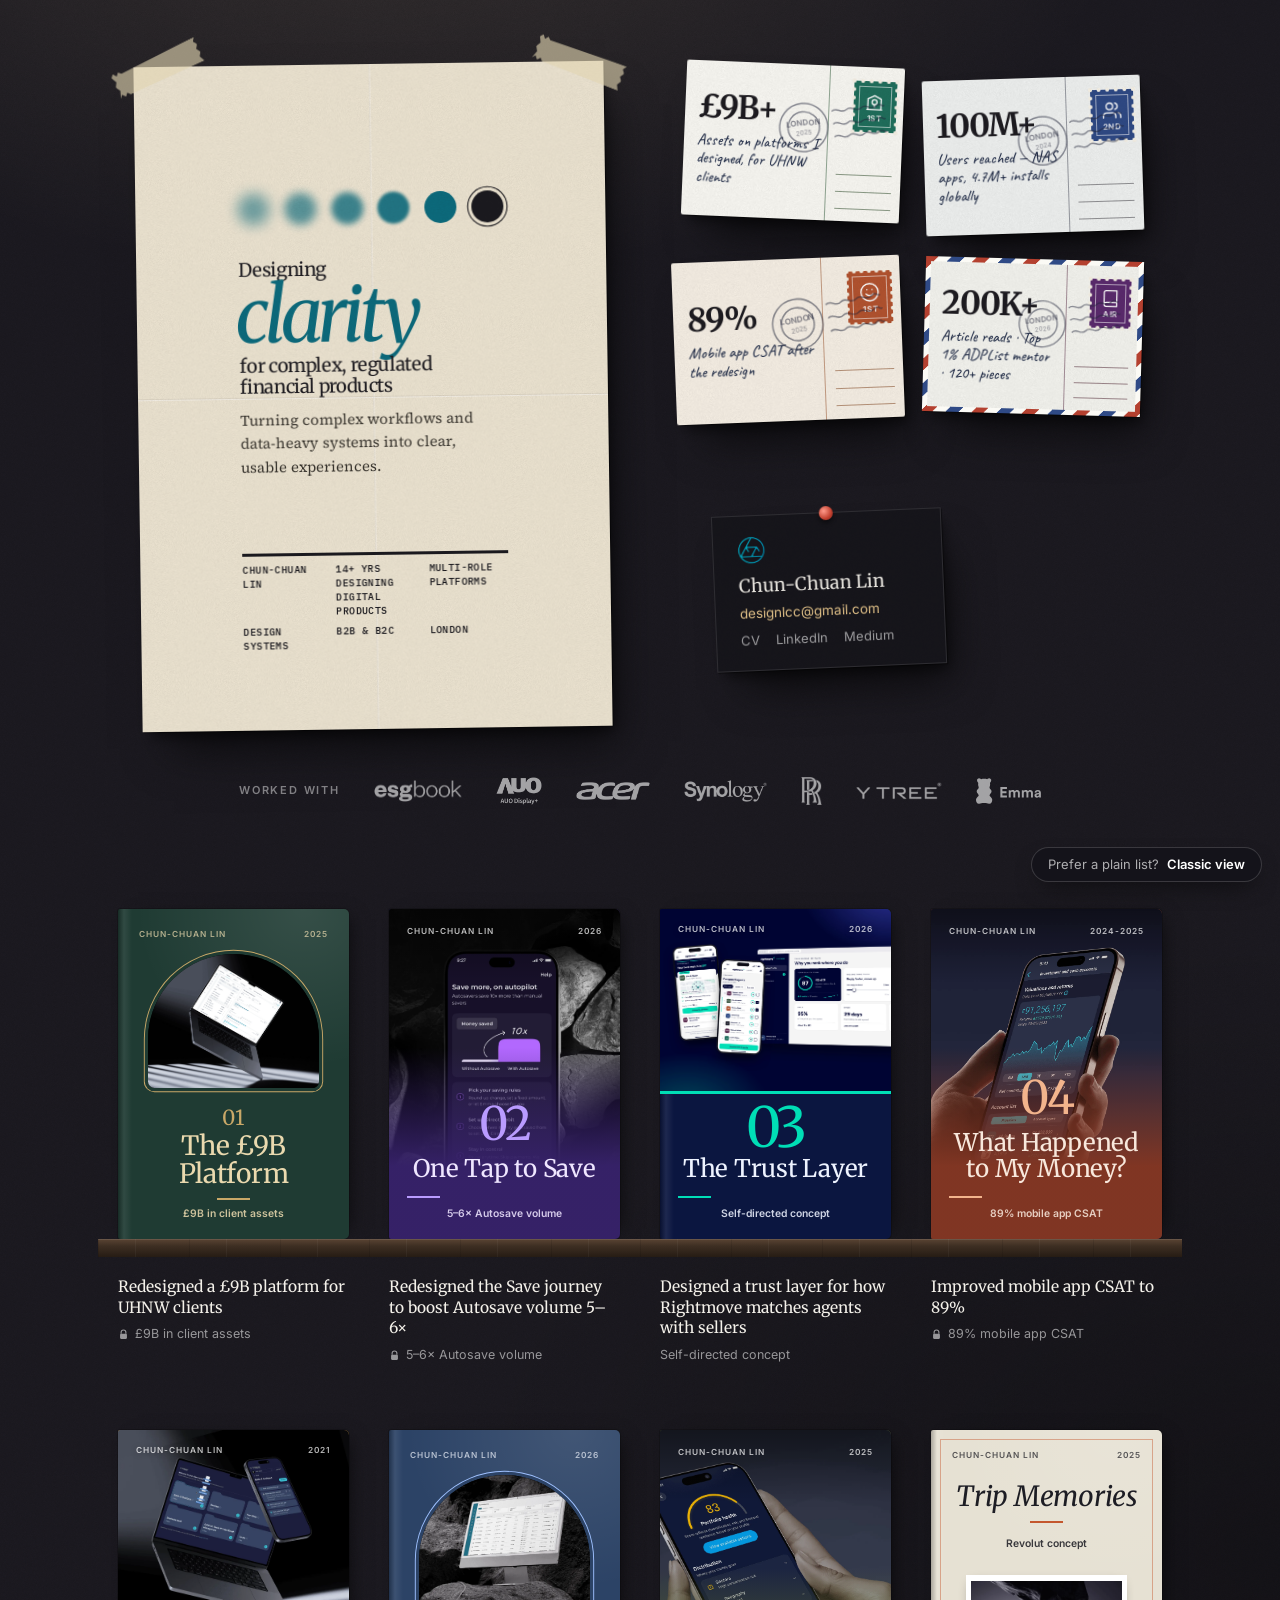
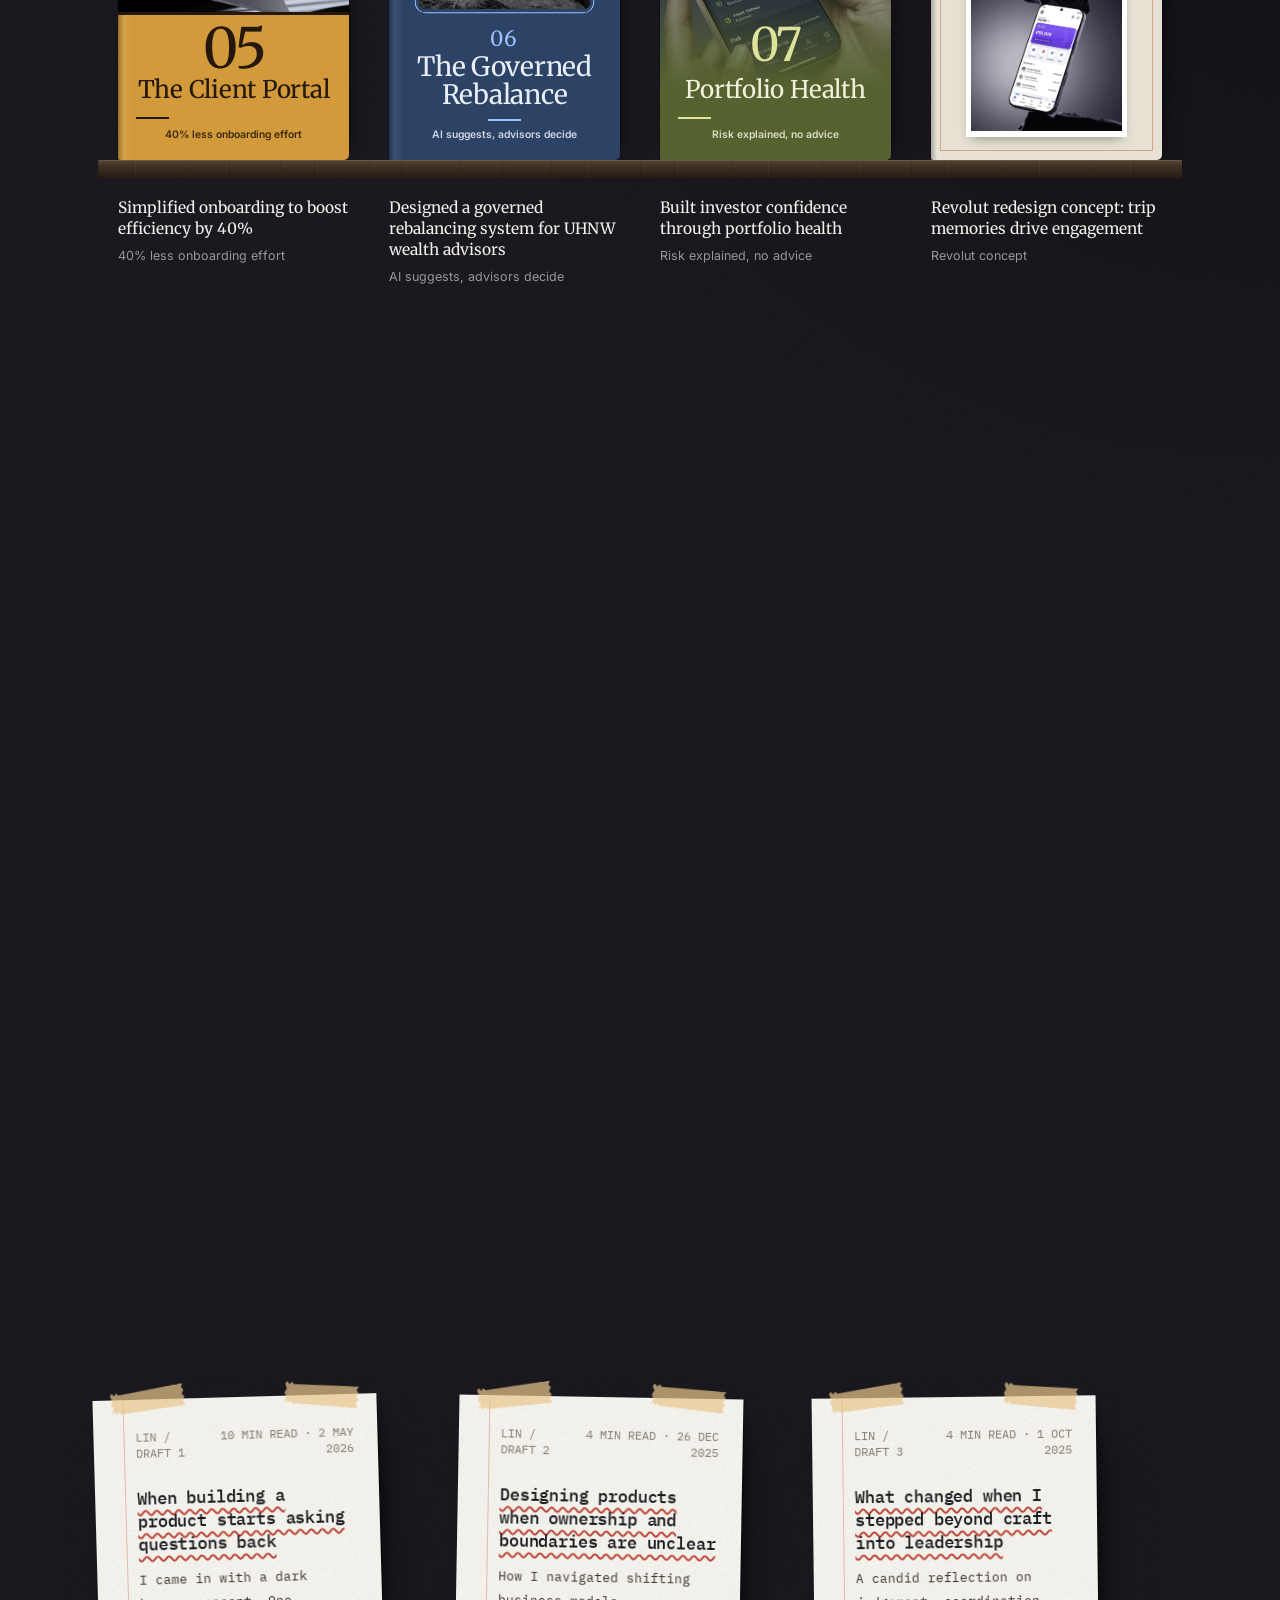
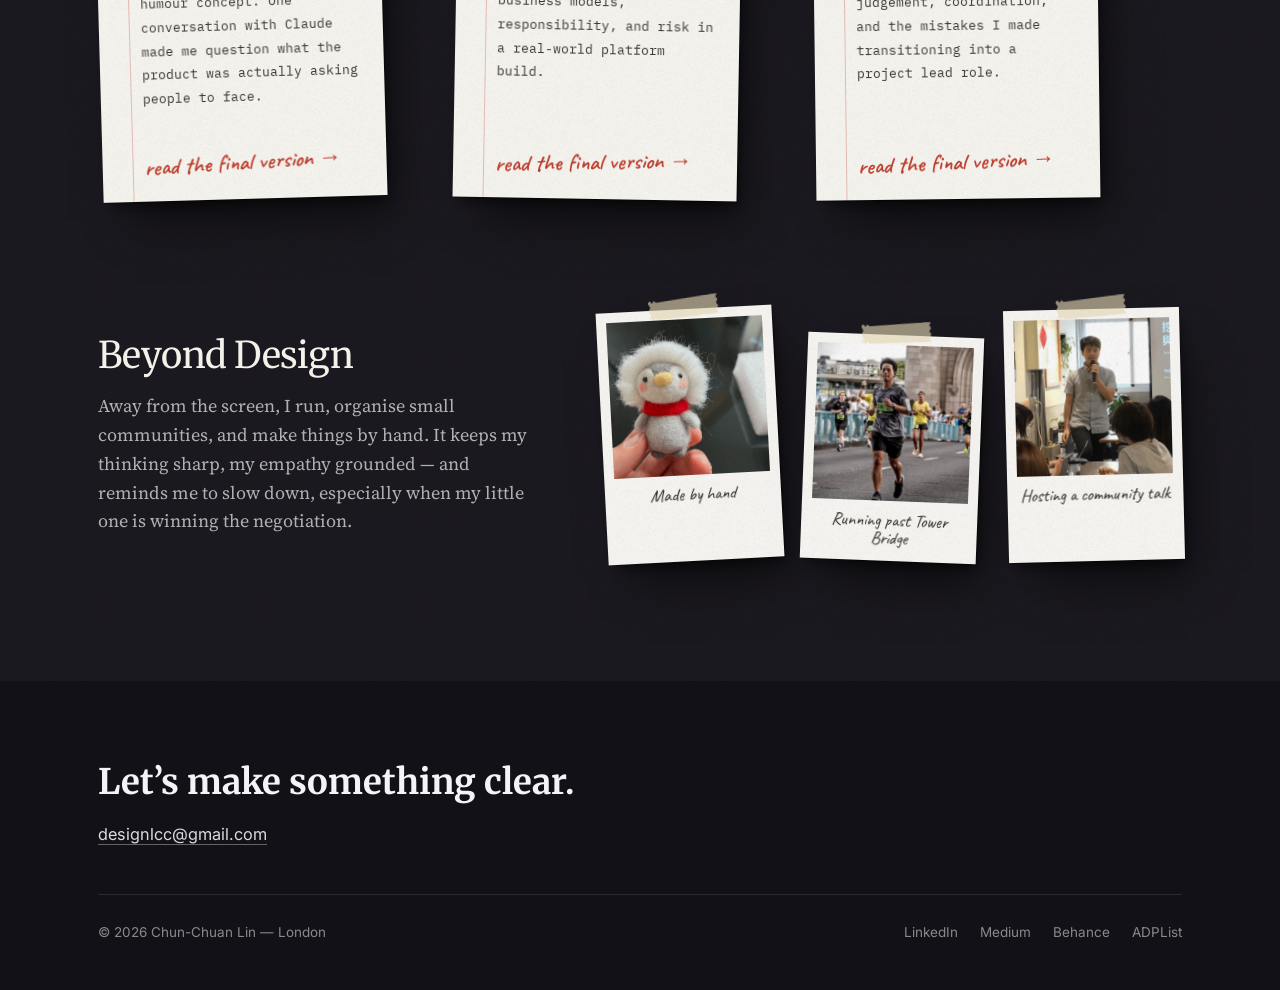
==== commit 065bec8a: "Show covers on every screen" ====
--- a/index.html
+++ b/index.html
@@ -16,7 +16,7 @@
 <link rel="preconnect" href="https://fonts.gstatic.com" crossorigin>
 <link href="https://fonts.googleapis.com/css2?family=Merriweather:ital,wght@0,300;0,400;0,700;0,900;1,300;1,400;1,700;1,900&family=IBM+Plex+Mono:wght@400;500&family=Inter:wght@400;500;600;700&family=Source+Serif+4:ital,opsz,wght@0,8..60,400;0,8..60,600;1,8..60,400&family=Caveat:wght@500&display=swap" rel="stylesheet">
 <link rel="stylesheet" href="assets/css/style.css?v=5820707c">
-<link rel="stylesheet" href="assets/css/book.css?v=49e9e3bd">
+<link rel="stylesheet" href="assets/css/book.css?v=b39047fb">
 </head>
 <body class="theme-dark home-shelf">
 <script>try{if(localStorage.getItem("cc_view")==="classic"&&!/[?&]wall/.test(location.search))location.replace("classic.html"+location.hash)}catch(e){}</script>
@@ -63,55 +63,7 @@
   </section>
 
   <section class="library" id="work" aria-label="Case studies">
-    <div class="shelf">
-      <div class="shelf-row" id="shelf">
-        <span class="bookend" aria-hidden="true"></span>
-        <button class="book" type="button" data-i="0" style="--h:312px;--t:43px;--w:218px;--bb:#1f3b33;--bi:#ead9ae;--ba:#c9a868" aria-label="Chapter 1, Redesigned a £9B platform for UHNW clients. Open preview">
-        <span class="b3d">
-          <span class="spine"><span class="sp-num">01</span><span class="sp-title">The £9B Platform</span><span class="sp-mark"><svg viewBox="0 0 16 16" width="11" height="11" aria-hidden="true"><path d="M4.5 7V5a3.5 3.5 0 0 1 7 0v2" fill="none" stroke="currentColor" stroke-width="1.6"/><rect x="3" y="7" width="10" height="7.5" rx="1.6" fill="currentColor"/></svg></span></span>
-          <span class="cover"><span class="cv cv--window"><span class="cv-top"><span>Chun-Chuan Lin</span><span>2025</span></span><span class="cv-pic"><img src="assets/img/VFbImBTynQh7F0MmkZp4YDalEAE.webp" alt="" loading="lazy" style="object-position:50% 45%"></span><span class="cv-words"><span class="cv-num">01</span><span class="cv-title">The £9B Platform</span><span class="cv-rule"></span><span class="cv-out">£9B in client assets</span></span></span></span>
-        </span>
-      </button><button class="book" type="button" data-i="1" style="--h:296px;--t:59px;--w:207px;--bb:#3a2470;--bi:#efe6ff;--ba:#b99bff" aria-label="Chapter 2, Redesigned the Save journey to boost Autosave volume 5–6×. Open preview">
-        <span class="b3d">
-          <span class="spine"><span class="sp-num">02</span><span class="sp-title">One Tap to Save</span><span class="sp-mark"><svg viewBox="0 0 16 16" width="11" height="11" aria-hidden="true"><path d="M4.5 7V5a3.5 3.5 0 0 1 7 0v2" fill="none" stroke="currentColor" stroke-width="1.6"/><rect x="3" y="7" width="10" height="7.5" rx="1.6" fill="currentColor"/></svg></span></span>
-          <span class="cover"><span class="cv cv--bleed"><span class="cv-top"><span>Chun-Chuan Lin</span><span>2026</span></span><span class="cv-pic"><img src="assets/img/cs7-feature-card.webp" alt="" loading="lazy" style="object-position:50% 40%"></span><span class="cv-words"><span class="cv-num">02</span><span class="cv-title">One Tap to Save</span><span class="cv-rule"></span><span class="cv-out">5–6× Autosave volume</span></span></span></span>
-        </span>
-      </button><button class="book" type="button" data-i="2" style="--h:304px;--t:40px;--w:213px;--bb:#0b1640;--bi:#eef3ff;--ba:#00deb6" aria-label="Chapter 3, Designed a trust layer for how Rightmove matches agents with sellers. Open preview">
-        <span class="b3d">
-          <span class="spine"><span class="sp-num">03</span><span class="sp-title">The Trust Layer</span><span class="sp-mark">&#9679;</span></span>
-          <span class="cover"><span class="cv cv--band"><span class="cv-top"><span>Chun-Chuan Lin</span><span>2026</span></span><span class="cv-pic"><img src="assets/img/cs8-feature-card.webp" alt="" loading="lazy" style="object-position:22% 50%"></span><span class="cv-words"><span class="cv-num">03</span><span class="cv-title">The Trust Layer</span><span class="cv-rule"></span><span class="cv-out">Self-directed concept</span></span></span></span>
-        </span>
-      </button><button class="book" type="button" data-i="3" style="--h:318px;--t:38px;--w:223px;--bb:#8b3a26;--bi:#f8e8dc;--ba:#f2b48c" aria-label="Chapter 4, Improved mobile app CSAT to 89%. Open preview">
-        <span class="b3d">
-          <span class="spine"><span class="sp-num">04</span><span class="sp-title">What Happened to My Money?</span><span class="sp-mark"><svg viewBox="0 0 16 16" width="11" height="11" aria-hidden="true"><path d="M4.5 7V5a3.5 3.5 0 0 1 7 0v2" fill="none" stroke="currentColor" stroke-width="1.6"/><rect x="3" y="7" width="10" height="7.5" rx="1.6" fill="currentColor"/></svg></span></span>
-          <span class="cover"><span class="cv cv--bleed"><span class="cv-top"><span>Chun-Chuan Lin</span><span>2024-2025</span></span><span class="cv-pic"><img src="assets/img/YumomZDwZKkCPeDbRDVu0XXveg.webp" alt="" loading="lazy" style="object-position:72% 50%"></span><span class="cv-words"><span class="cv-num">04</span><span class="cv-title">What Happened to My Money?</span><span class="cv-rule"></span><span class="cv-out">89% mobile app CSAT</span></span></span></span>
-        </span>
-      </button><button class="book" type="button" data-i="4" style="--h:288px;--t:45px;--w:202px;--bb:#d29a3a;--bi:#23180a;--ba:#23180a" aria-label="Chapter 5, Simplified onboarding to boost efficiency by 40%. Open preview">
-        <span class="b3d">
-          <span class="spine"><span class="sp-num">05</span><span class="sp-title">The Client Portal</span><span class="sp-mark">&#9679;</span></span>
-          <span class="cover"><span class="cv cv--band"><span class="cv-top"><span>Chun-Chuan Lin</span><span>2021</span></span><span class="cv-pic"><img src="assets/img/cqkEi4mZ536VQZQC6X23w6QmEs.webp" alt="" loading="lazy" style="object-position:35% 50%"></span><span class="cv-words"><span class="cv-num">05</span><span class="cv-title">The Client Portal</span><span class="cv-rule"></span><span class="cv-out">40% less onboarding effort</span></span></span></span>
-        </span>
-      </button><button class="book" type="button" data-i="5" style="--h:308px;--t:46px;--w:216px;--bb:#2c4366;--bi:#e9eef7;--ba:#9fc1ff" aria-label="Chapter 6, Designed a governed rebalancing system for UHNW wealth advisors. Open preview">
-        <span class="b3d">
-          <span class="spine"><span class="sp-num">06</span><span class="sp-title">The Governed Rebalance</span><span class="sp-mark">&#9679;</span></span>
-          <span class="cover"><span class="cv cv--window"><span class="cv-top"><span>Chun-Chuan Lin</span><span>2026</span></span><span class="cv-pic"><img src="assets/img/E0ivBHq7jXSnA6J9aW9na1RmKs.webp" alt="" loading="lazy" style="object-position:50% 55%"></span><span class="cv-words"><span class="cv-num">06</span><span class="cv-title">The Governed Rebalance</span><span class="cv-rule"></span><span class="cv-out">AI suggests, advisors decide</span></span></span></span>
-        </span>
-      </button><button class="book" type="button" data-i="6" style="--h:292px;--t:41px;--w:204px;--bb:#5d6a33;--bi:#f2f1dc;--ba:#dfe39a" aria-label="Chapter 7, Built investor confidence through portfolio health. Open preview">
-        <span class="b3d">
-          <span class="spine"><span class="sp-num">07</span><span class="sp-title">Portfolio Health</span><span class="sp-mark">&#9679;</span></span>
-          <span class="cover"><span class="cv cv--bleed"><span class="cv-top"><span>Chun-Chuan Lin</span><span>2025</span></span><span class="cv-pic"><img src="assets/img/9iO2ZGM4p4TnNoXjsiRvFTovY58.webp" alt="" loading="lazy" style="object-position:58% 45%"></span><span class="cv-words"><span class="cv-num">07</span><span class="cv-title">Portfolio Health</span><span class="cv-rule"></span><span class="cv-out">Risk explained, no advice</span></span></span></span>
-        </span>
-      </button><button class="book" type="button" data-i="7" style="--h:300px;--t:52px;--w:210px;--bb:#e6e1d3;--bi:#1d1d24;--ba:#c4572d" aria-label="Chapter 8, Revolut redesign concept: trip memories drive engagement. Open preview">
-        <span class="b3d">
-          <span class="spine"><span class="sp-num">08</span><span class="sp-title">Trip Memories</span><span class="sp-mark">&#9679;</span></span>
-          <span class="cover"><span class="cv cv--plate"><span class="cv-top"><span>Chun-Chuan Lin</span><span>2025</span></span><span class="cv-pic"><img src="assets/img/TrorWvIDo5zv1eS2h04sgSZOtJ8.webp" alt="" loading="lazy" style="object-position:50% 45%"></span><span class="cv-words"><span class="cv-num">08</span><span class="cv-title">Trip Memories</span><span class="cv-rule"></span><span class="cv-out">Revolut concept</span></span></span></span>
-        </span>
-      </button>
-        <span class="bookend r" aria-hidden="true"></span>
-      </div>
-      <div class="plank" aria-hidden="true"></div>
-    </div>
-    <div class="faceout" id="contents"><div class="fitem reveal" style="--bb:#1f3b33;--bi:#ead9ae;--ba:#c9a868">
+    <div class="faceout" id="shelf"><div class="fitem reveal" style="--bb:#1f3b33;--bi:#ead9ae;--ba:#c9a868">
       <button class="book" type="button" data-i="0" aria-label="Open the book: The £9B Platform"><span class="cover"><span class="cv cv--window"><span class="cv-top"><span>Chun-Chuan Lin</span><span>2025</span></span><span class="cv-pic"><img src="assets/img/VFbImBTynQh7F0MmkZp4YDalEAE.webp" alt="" loading="lazy" style="object-position:50% 45%"></span><span class="cv-words"><span class="cv-num">01</span><span class="cv-title">The £9B Platform</span><span class="cv-rule"></span><span class="cv-out">£9B in client assets</span></span></span></span></button>
       <a class="lab" href="work/provider-redesign.html"><b>Redesigned a £9B platform for UHNW clients</b><span><svg viewBox="0 0 16 16" width="11" height="11" aria-hidden="true"><path d="M4.5 7V5a3.5 3.5 0 0 1 7 0v2" fill="none" stroke="currentColor" stroke-width="1.6"/><rect x="3" y="7" width="10" height="7.5" rx="1.6" fill="currentColor"/></svg> £9B in client assets</span></a>
     </div><div class="fitem reveal" style="--bb:#3a2470;--bi:#efe6ff;--ba:#b99bff">
--- a/assets/css/book.css
+++ b/assets/css/book.css
@@ -776,3 +776,16 @@
   .library .shelf{display:none}
   .faceout{margin-top:56px}
 }
+
+/* covers on every screen; a book leans off the shelf when you reach for it */
+@media (min-width:861px){
+  .faceout{display:grid;margin-top:64px}
+  .earlier-w{text-align:left}
+}
+.fitem .book{perspective:900px}
+.fitem .book .cover{transform-origin:50% 100%;transition:transform .5s var(--ease),box-shadow .5s}
+@media (hover:hover){
+  .fitem .book:hover .cover,.fitem .book:focus-visible .cover{transform:translateY(-12px) rotateX(7deg) rotateY(-9deg);box-shadow:0 0 0 1px rgba(0,0,0,.2),22px 26px 34px -16px rgba(0,0,0,.75)}
+}
+.fitem a.lab b{transition:color .2s}
+.fitem a.lab:hover b{color:#e8c78c}
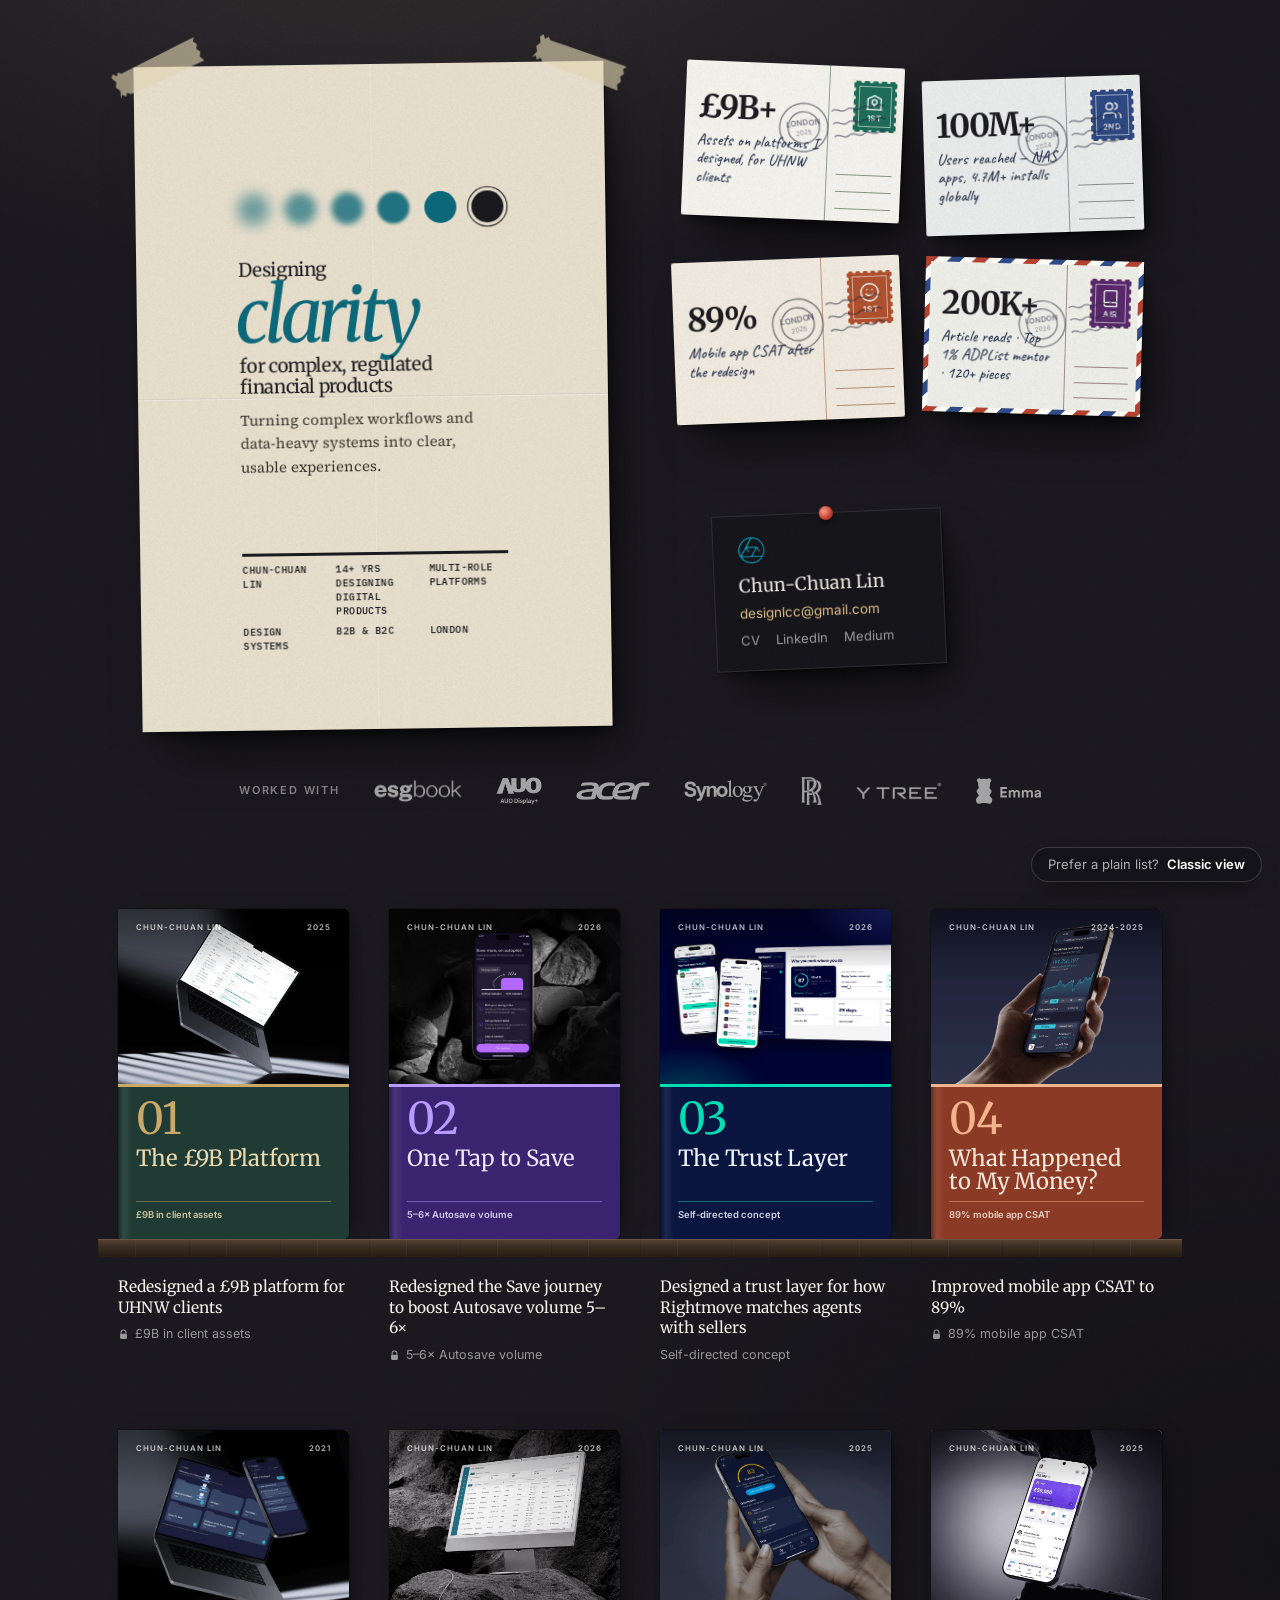
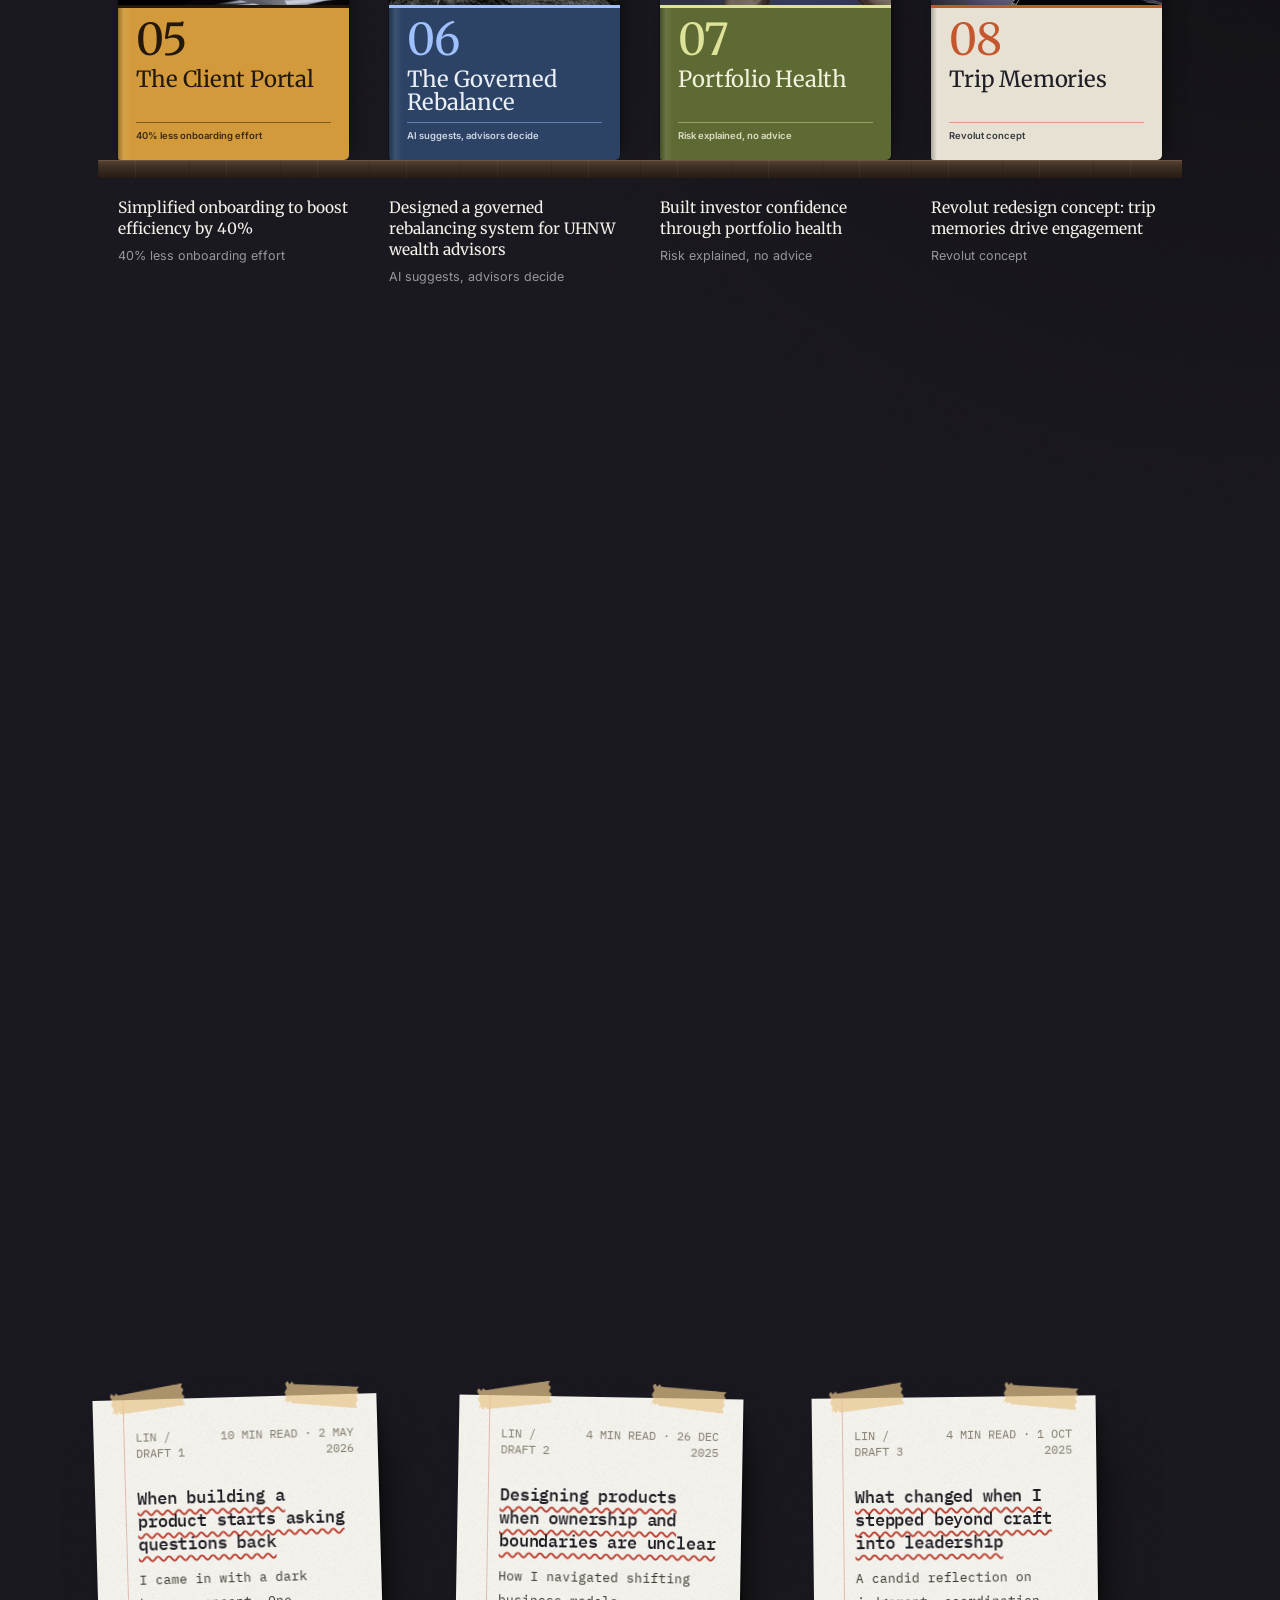
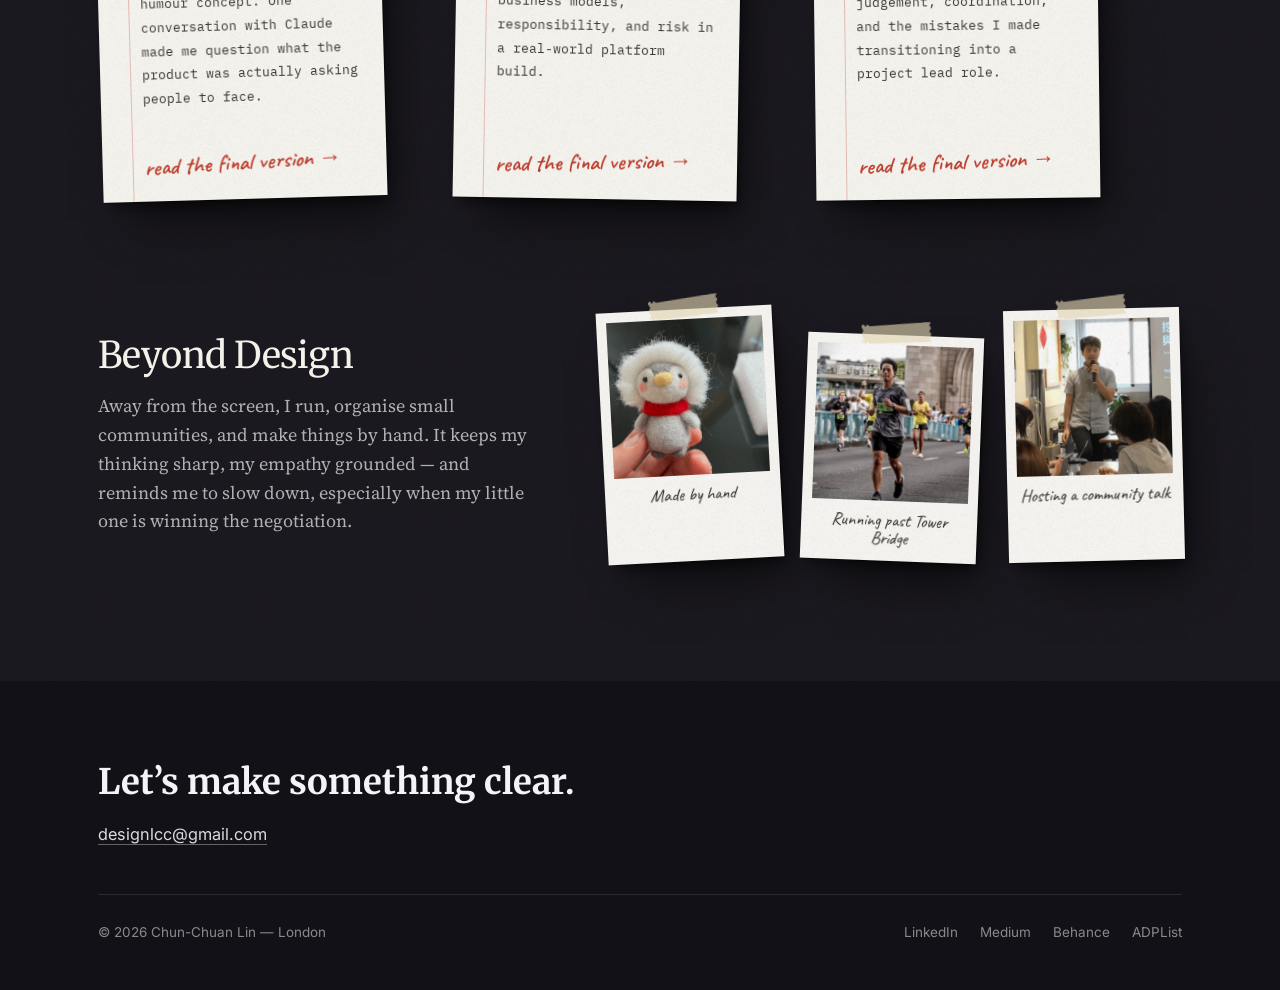
==== commit f642d26b: "Make the book covers one series" ====
--- a/index.html
+++ b/index.html
@@ -16,7 +16,7 @@
 <link rel="preconnect" href="https://fonts.gstatic.com" crossorigin>
 <link href="https://fonts.googleapis.com/css2?family=Merriweather:ital,wght@0,300;0,400;0,700;0,900;1,300;1,400;1,700;1,900&family=IBM+Plex+Mono:wght@400;500&family=Inter:wght@400;500;600;700&family=Source+Serif+4:ital,opsz,wght@0,8..60,400;0,8..60,600;1,8..60,400&family=Caveat:wght@500&display=swap" rel="stylesheet">
 <link rel="stylesheet" href="assets/css/style.css?v=5820707c">
-<link rel="stylesheet" href="assets/css/book.css?v=b39047fb">
+<link rel="stylesheet" href="assets/css/book.css?v=85d309ad">
 </head>
 <body class="theme-dark home-shelf">
 <script>try{if(localStorage.getItem("cc_view")==="classic"&&!/[?&]wall/.test(location.search))location.replace("classic.html"+location.hash)}catch(e){}</script>
@@ -64,28 +64,28 @@
 
   <section class="library" id="work" aria-label="Case studies">
     <div class="faceout" id="shelf"><div class="fitem reveal" style="--bb:#1f3b33;--bi:#ead9ae;--ba:#c9a868">
-      <button class="book" type="button" data-i="0" aria-label="Open the book: The £9B Platform"><span class="cover"><span class="cv cv--window"><span class="cv-top"><span>Chun-Chuan Lin</span><span>2025</span></span><span class="cv-pic"><img src="assets/img/VFbImBTynQh7F0MmkZp4YDalEAE.webp" alt="" loading="lazy" style="object-position:50% 45%"></span><span class="cv-words"><span class="cv-num">01</span><span class="cv-title">The £9B Platform</span><span class="cv-rule"></span><span class="cv-out">£9B in client assets</span></span></span></span></button>
+      <button class="book" type="button" data-i="0" aria-label="Open the book: The £9B Platform"><span class="cover"><span class="cv cv--band"><span class="cv-top"><span>Chun-Chuan Lin</span><span>2025</span></span><span class="cv-pic"><img src="assets/img/VFbImBTynQh7F0MmkZp4YDalEAE.webp" alt="" loading="lazy" style="object-position:40% 50%"></span><span class="cv-words"><span class="cv-num">01</span><span class="cv-title">The £9B Platform</span><span class="cv-rule"></span><span class="cv-out">£9B in client assets</span></span></span></span></button>
       <a class="lab" href="work/provider-redesign.html"><b>Redesigned a £9B platform for UHNW clients</b><span><svg viewBox="0 0 16 16" width="11" height="11" aria-hidden="true"><path d="M4.5 7V5a3.5 3.5 0 0 1 7 0v2" fill="none" stroke="currentColor" stroke-width="1.6"/><rect x="3" y="7" width="10" height="7.5" rx="1.6" fill="currentColor"/></svg> £9B in client assets</span></a>
     </div><div class="fitem reveal" style="--bb:#3a2470;--bi:#efe6ff;--ba:#b99bff">
-      <button class="book" type="button" data-i="1" aria-label="Open the book: One Tap to Save"><span class="cover"><span class="cv cv--bleed"><span class="cv-top"><span>Chun-Chuan Lin</span><span>2026</span></span><span class="cv-pic"><img src="assets/img/cs7-feature-card.webp" alt="" loading="lazy" style="object-position:50% 40%"></span><span class="cv-words"><span class="cv-num">02</span><span class="cv-title">One Tap to Save</span><span class="cv-rule"></span><span class="cv-out">5–6× Autosave volume</span></span></span></span></button>
+      <button class="book" type="button" data-i="1" aria-label="Open the book: One Tap to Save"><span class="cover"><span class="cv cv--band"><span class="cv-top"><span>Chun-Chuan Lin</span><span>2026</span></span><span class="cv-pic"><img src="assets/img/cs7-feature-card.webp" alt="" loading="lazy" style="object-position:50% 30%"></span><span class="cv-words"><span class="cv-num">02</span><span class="cv-title">One Tap to Save</span><span class="cv-rule"></span><span class="cv-out">5–6× Autosave volume</span></span></span></span></button>
       <a class="lab" href="work/save-journey-redesign.html"><b>Redesigned the Save journey to boost Autosave volume 5–6×</b><span><svg viewBox="0 0 16 16" width="11" height="11" aria-hidden="true"><path d="M4.5 7V5a3.5 3.5 0 0 1 7 0v2" fill="none" stroke="currentColor" stroke-width="1.6"/><rect x="3" y="7" width="10" height="7.5" rx="1.6" fill="currentColor"/></svg> 5–6× Autosave volume</span></a>
     </div><div class="fitem reveal" style="--bb:#0b1640;--bi:#eef3ff;--ba:#00deb6">
       <button class="book" type="button" data-i="2" aria-label="Open the book: The Trust Layer"><span class="cover"><span class="cv cv--band"><span class="cv-top"><span>Chun-Chuan Lin</span><span>2026</span></span><span class="cv-pic"><img src="assets/img/cs8-feature-card.webp" alt="" loading="lazy" style="object-position:22% 50%"></span><span class="cv-words"><span class="cv-num">03</span><span class="cv-title">The Trust Layer</span><span class="cv-rule"></span><span class="cv-out">Self-directed concept</span></span></span></span></button>
       <a class="lab" href="work/rightmove-partners.html"><b>Designed a trust layer for how Rightmove matches agents with sellers</b><span>Self-directed concept</span></a>
     </div><div class="fitem reveal" style="--bb:#8b3a26;--bi:#f8e8dc;--ba:#f2b48c">
-      <button class="book" type="button" data-i="3" aria-label="Open the book: What Happened to My Money?"><span class="cover"><span class="cv cv--bleed"><span class="cv-top"><span>Chun-Chuan Lin</span><span>2024-2025</span></span><span class="cv-pic"><img src="assets/img/YumomZDwZKkCPeDbRDVu0XXveg.webp" alt="" loading="lazy" style="object-position:72% 50%"></span><span class="cv-words"><span class="cv-num">04</span><span class="cv-title">What Happened to My Money?</span><span class="cv-rule"></span><span class="cv-out">89% mobile app CSAT</span></span></span></span></button>
+      <button class="book" type="button" data-i="3" aria-label="Open the book: What Happened to My Money?"><span class="cover"><span class="cv cv--band"><span class="cv-top"><span>Chun-Chuan Lin</span><span>2024-2025</span></span><span class="cv-pic"><img src="assets/img/YumomZDwZKkCPeDbRDVu0XXveg.webp" alt="" loading="lazy" style="object-position:70% 35%"></span><span class="cv-words"><span class="cv-num">04</span><span class="cv-title">What Happened to My Money?</span><span class="cv-rule"></span><span class="cv-out">89% mobile app CSAT</span></span></span></span></button>
       <a class="lab" href="work/home-redesign.html"><b>Improved mobile app CSAT to 89%</b><span><svg viewBox="0 0 16 16" width="11" height="11" aria-hidden="true"><path d="M4.5 7V5a3.5 3.5 0 0 1 7 0v2" fill="none" stroke="currentColor" stroke-width="1.6"/><rect x="3" y="7" width="10" height="7.5" rx="1.6" fill="currentColor"/></svg> 89% mobile app CSAT</span></a>
     </div><div class="fitem reveal" style="--bb:#d29a3a;--bi:#23180a;--ba:#23180a">
       <button class="book" type="button" data-i="4" aria-label="Open the book: The Client Portal"><span class="cover"><span class="cv cv--band"><span class="cv-top"><span>Chun-Chuan Lin</span><span>2021</span></span><span class="cv-pic"><img src="assets/img/cqkEi4mZ536VQZQC6X23w6QmEs.webp" alt="" loading="lazy" style="object-position:35% 50%"></span><span class="cv-words"><span class="cv-num">05</span><span class="cv-title">The Client Portal</span><span class="cv-rule"></span><span class="cv-out">40% less onboarding effort</span></span></span></span></button>
       <a class="lab" href="work/client-portal.html"><b>Simplified onboarding to boost efficiency by 40%</b><span>40% less onboarding effort</span></a>
     </div><div class="fitem reveal" style="--bb:#2c4366;--bi:#e9eef7;--ba:#9fc1ff">
-      <button class="book" type="button" data-i="5" aria-label="Open the book: The Governed Rebalance"><span class="cover"><span class="cv cv--window"><span class="cv-top"><span>Chun-Chuan Lin</span><span>2026</span></span><span class="cv-pic"><img src="assets/img/E0ivBHq7jXSnA6J9aW9na1RmKs.webp" alt="" loading="lazy" style="object-position:50% 55%"></span><span class="cv-words"><span class="cv-num">06</span><span class="cv-title">The Governed Rebalance</span><span class="cv-rule"></span><span class="cv-out">AI suggests, advisors decide</span></span></span></span></button>
+      <button class="book" type="button" data-i="5" aria-label="Open the book: The Governed Rebalance"><span class="cover"><span class="cv cv--band"><span class="cv-top"><span>Chun-Chuan Lin</span><span>2026</span></span><span class="cv-pic"><img src="assets/img/E0ivBHq7jXSnA6J9aW9na1RmKs.webp" alt="" loading="lazy" style="object-position:50% 55%"></span><span class="cv-words"><span class="cv-num">06</span><span class="cv-title">The Governed Rebalance</span><span class="cv-rule"></span><span class="cv-out">AI suggests, advisors decide</span></span></span></span></button>
       <a class="lab" href="work/wealth-management-system.html"><b>Designed a governed rebalancing system for UHNW wealth advisors</b><span>AI suggests, advisors decide</span></a>
     </div><div class="fitem reveal" style="--bb:#5d6a33;--bi:#f2f1dc;--ba:#dfe39a">
-      <button class="book" type="button" data-i="6" aria-label="Open the book: Portfolio Health"><span class="cover"><span class="cv cv--bleed"><span class="cv-top"><span>Chun-Chuan Lin</span><span>2025</span></span><span class="cv-pic"><img src="assets/img/9iO2ZGM4p4TnNoXjsiRvFTovY58.webp" alt="" loading="lazy" style="object-position:58% 45%"></span><span class="cv-words"><span class="cv-num">07</span><span class="cv-title">Portfolio Health</span><span class="cv-rule"></span><span class="cv-out">Risk explained, no advice</span></span></span></span></button>
+      <button class="book" type="button" data-i="6" aria-label="Open the book: Portfolio Health"><span class="cover"><span class="cv cv--band"><span class="cv-top"><span>Chun-Chuan Lin</span><span>2025</span></span><span class="cv-pic"><img src="assets/img/9iO2ZGM4p4TnNoXjsiRvFTovY58.webp" alt="" loading="lazy" style="object-position:55% 35%"></span><span class="cv-words"><span class="cv-num">07</span><span class="cv-title">Portfolio Health</span><span class="cv-rule"></span><span class="cv-out">Risk explained, no advice</span></span></span></span></button>
       <a class="lab" href="work/portfolio-health.html"><b>Built investor confidence through portfolio health</b><span>Risk explained, no advice</span></a>
     </div><div class="fitem reveal" style="--bb:#e6e1d3;--bi:#1d1d24;--ba:#c4572d">
-      <button class="book" type="button" data-i="7" aria-label="Open the book: Trip Memories"><span class="cover"><span class="cv cv--plate"><span class="cv-top"><span>Chun-Chuan Lin</span><span>2025</span></span><span class="cv-pic"><img src="assets/img/TrorWvIDo5zv1eS2h04sgSZOtJ8.webp" alt="" loading="lazy" style="object-position:50% 45%"></span><span class="cv-words"><span class="cv-num">08</span><span class="cv-title">Trip Memories</span><span class="cv-rule"></span><span class="cv-out">Revolut concept</span></span></span></span></button>
+      <button class="book" type="button" data-i="7" aria-label="Open the book: Trip Memories"><span class="cover"><span class="cv cv--band"><span class="cv-top"><span>Chun-Chuan Lin</span><span>2025</span></span><span class="cv-pic"><img src="assets/img/TrorWvIDo5zv1eS2h04sgSZOtJ8.webp" alt="" loading="lazy" style="object-position:50% 45%"></span><span class="cv-words"><span class="cv-num">08</span><span class="cv-title">Trip Memories</span><span class="cv-rule"></span><span class="cv-out">Revolut concept</span></span></span></span></button>
       <a class="lab" href="work/trip-memories.html"><b>Revolut redesign concept: trip memories drive engagement</b><span>Revolut concept</span></a>
     </div></div>
     <p class="earlier-w reveal">Earlier work spans consumer apps, B2B platforms, and enterprise systems across healthcare, hardware, and sustainability. Available on request. <a href="mailto:designlcc@gmail.com">Get in touch &rarr;</a></p>
@@ -162,7 +162,7 @@
     <button class="rd-btn rd-next" type="button" aria-label="Next page">&rsaquo;</button>
   </div>
 </dialog>
-<script type="application/json" id="books-data">[{"ch":"01","short":"The £9B Platform","title":"Redesigned a £9B platform for UHNW clients","desc":"Improved data interpretation and redesigned multi-role workflows across advisors, analysts, and data operations for a clearer, more efficient platform.","meta":"Fintech · Professional tool · 2025","year":"2025","outcome":"£9B in client assets","cover":"\u003cspan class=\"cv cv--window\">\u003cspan class=\"cv-top\">\u003cspan>Chun-Chuan Lin\u003c/span>\u003cspan>2025\u003c/span>\u003c/span>\u003cspan class=\"cv-pic\">\u003cimg src=\"assets/img/VFbImBTynQh7F0MmkZp4YDalEAE.webp\" alt=\"\" loading=\"lazy\" style=\"object-position:50% 45%\">\u003c/span>\u003cspan class=\"cv-words\">\u003cspan class=\"cv-num\">01\u003c/span>\u003cspan class=\"cv-title\">The £9B Platform\u003c/span>\u003cspan class=\"cv-rule\">\u003c/span>\u003cspan class=\"cv-out\">£9B in client assets\u003c/span>\u003c/span>\u003c/span>","pages":[],"img":"assets/img/VFbImBTynQh7F0MmkZp4YDalEAE.webp","href":"work/provider-redesign.html","locked":true,"bg":"#1f3b33","ink":"#ead9ae","acc":"#c9a868"},{"ch":"02","short":"One Tap to Save","title":"Redesigned the Save journey to boost Autosave volume 5–6×","desc":"Collapsed a two-step, wallet-mediated deposit flow into one action, removing the forced waits that were driving the decline.","meta":"Fintech · iOS and Android app · 2026","year":"2026","outcome":"5–6× Autosave volume","cover":"\u003cspan class=\"cv cv--bleed\">\u003cspan class=\"cv-top\">\u003cspan>Chun-Chuan Lin\u003c/span>\u003cspan>2026\u003c/span>\u003c/span>\u003cspan class=\"cv-pic\">\u003cimg src=\"assets/img/cs7-feature-card.webp\" alt=\"\" loading=\"lazy\" style=\"object-position:50% 40%\">\u003c/span>\u003cspan class=\"cv-words\">\u003cspan class=\"cv-num\">02\u003c/span>\u003cspan class=\"cv-title\">One Tap to Save\u003c/span>\u003cspan class=\"cv-rule\">\u003c/span>\u003cspan class=\"cv-out\">5–6× Autosave volume\u003c/span>\u003c/span>\u003c/span>","pages":[],"img":"assets/img/cs7-feature-card.webp","href":"work/save-journey-redesign.html","locked":true,"bg":"#3a2470","ink":"#efe6ff","acc":"#b99bff"},{"ch":"03","short":"The Trust Layer","title":"Designed a trust layer for how Rightmove matches agents with sellers","desc":"Replaced a list of pre-ticked, paid agents with a ranking sellers can understand, plus a profile showing agents how to earn their place. Self-directed concept with a clickable prototype.","meta":"Proptech · Two-sided marketplace · 2026","year":"2026","outcome":"Self-directed concept","cover":"\u003cspan class=\"cv cv--band\">\u003cspan class=\"cv-top\">\u003cspan>Chun-Chuan Lin\u003c/span>\u003cspan>2026\u003c/span>\u003c/span>\u003cspan class=\"cv-pic\">\u003cimg src=\"assets/img/cs8-feature-card.webp\" alt=\"\" loading=\"lazy\" style=\"object-position:22% 50%\">\u003c/span>\u003cspan class=\"cv-words\">\u003cspan class=\"cv-num\">03\u003c/span>\u003cspan class=\"cv-title\">The Trust Layer\u003c/span>\u003cspan class=\"cv-rule\">\u003c/span>\u003cspan class=\"cv-out\">Self-directed concept\u003c/span>\u003c/span>\u003c/span>","pages":[{"t":"Summary","text":"Rightmove's valuation flow says you'll get a visit from local agents you choose. In practice, you get a list where every agent is already ticked and every one has paid to be there. I used that gap to work through what a Lead Product Designer on Rightmove's Partners team would need to solve.","points":["Looked at both sides","Three directions compared","A full flow"],"img":""},{"t":"The Problem","text":"Before designing anything, I went through the live flow on my phone, choosing the in-home valuation option.","points":["For sellers: no real choice","For agents: pay or go unseen"],"img":"assets/img/cs8-today-flow.webp"},{"t":"Alternatives Considered","text":"I wanted three directions that were actually different, so the choice between them would mean something.","points":[],"img":"assets/img/cs8-tradeoff.webp"},{"t":"The Approach","text":"Paying should decide where an agent appears, not whether a seller trusts them. I'd release this in three phases.","points":["Phase 1: Stop the list being 100% paid","Phase 2: Add a ranking based on performance","Phase 3: Link the two"],"img":""},{"t":"The Prototype","text":"I built the whole seller journey in code, so it can be clicked through, not just looked at.","points":["One agent, one button","Reasons in plain words","Nothing ticked in advance"],"img":"assets/img/cs8-flow-poster.webp"}],"img":"assets/img/cs8-feature-card.webp","href":"work/rightmove-partners.html","locked":false,"bg":"#0b1640","ink":"#eef3ff","acc":"#00deb6"},{"ch":"04","short":"What Happened to My Money?","title":"Improved mobile app CSAT to 89%","desc":"Clarified financial data across navigation, structure, and metrics to create a clearer, more trustworthy experience.","meta":"Fintech · iOS and Android app · 2024-2025","year":"2024-2025","outcome":"89% mobile app CSAT","cover":"\u003cspan class=\"cv cv--bleed\">\u003cspan class=\"cv-top\">\u003cspan>Chun-Chuan Lin\u003c/span>\u003cspan>2024-2025\u003c/span>\u003c/span>\u003cspan class=\"cv-pic\">\u003cimg src=\"assets/img/YumomZDwZKkCPeDbRDVu0XXveg.webp\" alt=\"\" loading=\"lazy\" style=\"object-position:72% 50%\">\u003c/span>\u003cspan class=\"cv-words\">\u003cspan class=\"cv-num\">04\u003c/span>\u003cspan class=\"cv-title\">What Happened to My Money?\u003c/span>\u003cspan class=\"cv-rule\">\u003c/span>\u003cspan class=\"cv-out\">89% mobile app CSAT\u003c/span>\u003c/span>\u003c/span>","pages":[],"img":"assets/img/YumomZDwZKkCPeDbRDVu0XXveg.webp","href":"work/home-redesign.html","locked":true,"bg":"#8b3a26","ink":"#f8e8dc","acc":"#f2b48c"},{"ch":"05","short":"The Client Portal","title":"Simplified onboarding to boost efficiency by 40%","desc":"Introduced a client portal with secure uploads significantly reducing onboarding effort.","meta":"Fintech · Responsive web app · 2021","year":"2021","outcome":"40% less onboarding effort","cover":"\u003cspan class=\"cv cv--band\">\u003cspan class=\"cv-top\">\u003cspan>Chun-Chuan Lin\u003c/span>\u003cspan>2021\u003c/span>\u003c/span>\u003cspan class=\"cv-pic\">\u003cimg src=\"assets/img/cqkEi4mZ536VQZQC6X23w6QmEs.webp\" alt=\"\" loading=\"lazy\" style=\"object-position:35% 50%\">\u003c/span>\u003cspan class=\"cv-words\">\u003cspan class=\"cv-num\">05\u003c/span>\u003cspan class=\"cv-title\">The Client Portal\u003c/span>\u003cspan class=\"cv-rule\">\u003c/span>\u003cspan class=\"cv-out\">40% less onboarding effort\u003c/span>\u003c/span>\u003c/span>","pages":[{"t":"Discover","text":"Conducted stakeholder interviews to uncover unclear submission processes, missing statements, and delays in report generation.","points":[],"img":"assets/img/zlVvFxQXumMlN5vUxzWkswkl0E.webp"},{"t":"Define","text":"Clients: Submit statements securely, effortlessly, and know exactly what’s needed.","points":[],"img":""},{"t":"Design & Iterate","text":"We try to turn those users’ need into how might we questions and brainstorm with advisors, analysts and client service team together.","points":[],"img":"assets/img/IfOsOsHYSpRBZmVbsWqd5zSzw.webp"},{"t":"Deliver","text":"Prototyped the final design to validate with stakeholders and secure sign-off.","points":[],"img":"assets/img/poster-PEKQZuOXCYHJAmD1p9uI7GrVS1c.webp"},{"t":"Outcome & Learnings","text":"Track Statement Uploads – Show number of uploaded statements or other indicators so client service and data input teams can start processing.","points":["Time reduced 38.5%","Positive feedback 94%","7,932 statements collected"],"img":""}],"img":"assets/img/cqkEi4mZ536VQZQC6X23w6QmEs.webp","href":"work/client-portal.html","locked":false,"bg":"#d29a3a","ink":"#23180a","acc":"#23180a"},{"ch":"06","short":"The Governed Rebalance","title":"Designed a governed rebalancing system for UHNW wealth advisors","desc":"Architected an end-to-end portfolio rebalancing workflow where AI surfaces recommendations, advisors decide, and every action stays auditable and mandate-aligned.","meta":"Fintech · Professional tool · 2026","year":"2026","outcome":"AI suggests, advisors decide","cover":"\u003cspan class=\"cv cv--window\">\u003cspan class=\"cv-top\">\u003cspan>Chun-Chuan Lin\u003c/span>\u003cspan>2026\u003c/span>\u003c/span>\u003cspan class=\"cv-pic\">\u003cimg src=\"assets/img/E0ivBHq7jXSnA6J9aW9na1RmKs.webp\" alt=\"\" loading=\"lazy\" style=\"object-position:50% 55%\">\u003c/span>\u003cspan class=\"cv-words\">\u003cspan class=\"cv-num\">06\u003c/span>\u003cspan class=\"cv-title\">The Governed Rebalance\u003c/span>\u003cspan class=\"cv-rule\">\u003c/span>\u003cspan class=\"cv-out\">AI suggests, advisors decide\u003c/span>\u003c/span>\u003c/span>","pages":[{"t":"Discovery","text":"This isn't a dashboard problem. It's a decision governance problem.","points":["Multiple stakeholders","Complex workflow","Regulatory accountability"],"img":"assets/img/x9WH2NC8tBtmjR3SEHw8lYLTRI.webp"},{"t":"The architecture","text":"From drift to decision — an 8-step governed workflow","points":[],"img":"assets/img/rzPCHtE52T68TOkpEXy7BM6eoa8.webp"},{"t":"Reflection","text":"The hardest part wasn't the UI — it was defining what \"done\" looks like","points":[],"img":""}],"img":"assets/img/E0ivBHq7jXSnA6J9aW9na1RmKs.webp","href":"work/wealth-management-system.html","locked":false,"bg":"#2c4366","ink":"#e9eef7","acc":"#9fc1ff"},{"ch":"07","short":"Portfolio Health","title":"Built investor confidence through portfolio health","desc":"Clarified portfolio risk and volatility through neutral framing and contextual explanations, helping users make informed decisions independently.","meta":"Fintech · iOS app · 2025","year":"2025","outcome":"Risk explained, no advice","cover":"\u003cspan class=\"cv cv--bleed\">\u003cspan class=\"cv-top\">\u003cspan>Chun-Chuan Lin\u003c/span>\u003cspan>2025\u003c/span>\u003c/span>\u003cspan class=\"cv-pic\">\u003cimg src=\"assets/img/9iO2ZGM4p4TnNoXjsiRvFTovY58.webp\" alt=\"\" loading=\"lazy\" style=\"object-position:58% 45%\">\u003c/span>\u003cspan class=\"cv-words\">\u003cspan class=\"cv-num\">07\u003c/span>\u003cspan class=\"cv-title\">Portfolio Health\u003c/span>\u003cspan class=\"cv-rule\">\u003c/span>\u003cspan class=\"cv-out\">Risk explained, no advice\u003c/span>\u003c/span>\u003c/span>","pages":[{"t":"Framing","text":"Explored the information architecture and layouts to make it consistent and scalable.","points":["Portfolio health isn’t obvious","Risk lacks visibility","Action signals are unclear"],"img":"assets/img/kkgpjstoJwF0HPEXEFd0HPTDRT0.webp"},{"t":"Concept A — Holistic, unified portfolio view","text":"A consolidated health perspective across accounts","points":["Total portfolio overview","Accounts overview","Portfolio health"],"img":"assets/img/5hNd8FVD07gYXkLzfgDfHx7XWXg.webp"},{"t":"Concept B — Embedded portfolio health (chosen)","text":"Balancing product ambition with structural constraints","points":[],"img":"assets/img/Q5h4qlKh2TVBvGTAL5gvxZlzx4s.webp"},{"t":"Reflection","text":"This prototype explores a direction rather than a final solution.","points":[],"img":""}],"img":"assets/img/9iO2ZGM4p4TnNoXjsiRvFTovY58.webp","href":"work/portfolio-health.html","locked":false,"bg":"#5d6a33","ink":"#f2f1dc","acc":"#dfe39a"},{"ch":"08","short":"Trip Memories","title":"Revolut redesign concept: trip memories drive engagement","desc":"Reframed transactions as trip memories to create a more emotional, engaging money experience.","meta":"Fintech · Android app · 2025","year":"2025","outcome":"Revolut concept","cover":"\u003cspan class=\"cv cv--plate\">\u003cspan class=\"cv-top\">\u003cspan>Chun-Chuan Lin\u003c/span>\u003cspan>2025\u003c/span>\u003c/span>\u003cspan class=\"cv-pic\">\u003cimg src=\"assets/img/TrorWvIDo5zv1eS2h04sgSZOtJ8.webp\" alt=\"\" loading=\"lazy\" style=\"object-position:50% 45%\">\u003c/span>\u003cspan class=\"cv-words\">\u003cspan class=\"cv-num\">08\u003c/span>\u003cspan class=\"cv-title\">Trip Memories\u003c/span>\u003cspan class=\"cv-rule\">\u003c/span>\u003cspan class=\"cv-out\">Revolut concept\u003c/span>\u003c/span>\u003c/span>","pages":[{"t":"Discovery","text":"A heuristic review of the current home screen revealed a consistent pattern: the interface prioritises density over clarity.","points":["Feature discoverability is low","Visual appeal feels flat","There's no financial context"],"img":"assets/img/lN99x2y37KHawiuTkNTEkr0ffU.webp"},{"t":"Insight","text":"Almost every time users described a moment of genuine engagement with their finances, the context was the same: they were travelling.","points":[],"img":"assets/img/iSzRPQRQfrJ6HXk7Swxn3JfUgw.webp"},{"t":"Design approach","text":"Rather than converging on a single solution, I explored three levels of ambition — from pragmatic to speculative — to demonstrate a range of strategic and creative thinking.","points":[],"img":"assets/img/EyIKhe2f76hxMcVEf4INOZa4OI.webp"},{"t":"Version 3 - Travel as a life layer","text":"Version 3 is not a UI refresh. It is a strategic response to an unmet user need: the desire to understand money in context — specifically, the context of lived experience.","points":["Smart Saving","Travel Memories","Travel Insights"],"img":"assets/img/axuKjE609rgfnL7z2CVEKw0I.webp"},{"t":"User journey","text":"To make the concept tangible, I mapped a single user — Lena — across the full lifecycle of a trip. The scenario is not a persona exercise. It is a design stress-test: does each feature earn its place at each stage of the journey?","points":[],"img":"assets/img/AsiWYnjdcmSt2nktjFScLilHYS4.webp"}],"img":"assets/img/TrorWvIDo5zv1eS2h04sgSZOtJ8.webp","href":"work/trip-memories.html","locked":false,"bg":"#e6e1d3","ink":"#1d1d24","acc":"#c4572d"}]</script>
+<script type="application/json" id="books-data">[{"ch":"01","short":"The £9B Platform","title":"Redesigned a £9B platform for UHNW clients","desc":"Improved data interpretation and redesigned multi-role workflows across advisors, analysts, and data operations for a clearer, more efficient platform.","meta":"Fintech · Professional tool · 2025","year":"2025","outcome":"£9B in client assets","cover":"\u003cspan class=\"cv cv--band\">\u003cspan class=\"cv-top\">\u003cspan>Chun-Chuan Lin\u003c/span>\u003cspan>2025\u003c/span>\u003c/span>\u003cspan class=\"cv-pic\">\u003cimg src=\"assets/img/VFbImBTynQh7F0MmkZp4YDalEAE.webp\" alt=\"\" loading=\"lazy\" style=\"object-position:40% 50%\">\u003c/span>\u003cspan class=\"cv-words\">\u003cspan class=\"cv-num\">01\u003c/span>\u003cspan class=\"cv-title\">The £9B Platform\u003c/span>\u003cspan class=\"cv-rule\">\u003c/span>\u003cspan class=\"cv-out\">£9B in client assets\u003c/span>\u003c/span>\u003c/span>","pages":[],"img":"assets/img/VFbImBTynQh7F0MmkZp4YDalEAE.webp","href":"work/provider-redesign.html","locked":true,"bg":"#1f3b33","ink":"#ead9ae","acc":"#c9a868"},{"ch":"02","short":"One Tap to Save","title":"Redesigned the Save journey to boost Autosave volume 5–6×","desc":"Collapsed a two-step, wallet-mediated deposit flow into one action, removing the forced waits that were driving the decline.","meta":"Fintech · iOS and Android app · 2026","year":"2026","outcome":"5–6× Autosave volume","cover":"\u003cspan class=\"cv cv--band\">\u003cspan class=\"cv-top\">\u003cspan>Chun-Chuan Lin\u003c/span>\u003cspan>2026\u003c/span>\u003c/span>\u003cspan class=\"cv-pic\">\u003cimg src=\"assets/img/cs7-feature-card.webp\" alt=\"\" loading=\"lazy\" style=\"object-position:50% 30%\">\u003c/span>\u003cspan class=\"cv-words\">\u003cspan class=\"cv-num\">02\u003c/span>\u003cspan class=\"cv-title\">One Tap to Save\u003c/span>\u003cspan class=\"cv-rule\">\u003c/span>\u003cspan class=\"cv-out\">5–6× Autosave volume\u003c/span>\u003c/span>\u003c/span>","pages":[],"img":"assets/img/cs7-feature-card.webp","href":"work/save-journey-redesign.html","locked":true,"bg":"#3a2470","ink":"#efe6ff","acc":"#b99bff"},{"ch":"03","short":"The Trust Layer","title":"Designed a trust layer for how Rightmove matches agents with sellers","desc":"Replaced a list of pre-ticked, paid agents with a ranking sellers can understand, plus a profile showing agents how to earn their place. Self-directed concept with a clickable prototype.","meta":"Proptech · Two-sided marketplace · 2026","year":"2026","outcome":"Self-directed concept","cover":"\u003cspan class=\"cv cv--band\">\u003cspan class=\"cv-top\">\u003cspan>Chun-Chuan Lin\u003c/span>\u003cspan>2026\u003c/span>\u003c/span>\u003cspan class=\"cv-pic\">\u003cimg src=\"assets/img/cs8-feature-card.webp\" alt=\"\" loading=\"lazy\" style=\"object-position:22% 50%\">\u003c/span>\u003cspan class=\"cv-words\">\u003cspan class=\"cv-num\">03\u003c/span>\u003cspan class=\"cv-title\">The Trust Layer\u003c/span>\u003cspan class=\"cv-rule\">\u003c/span>\u003cspan class=\"cv-out\">Self-directed concept\u003c/span>\u003c/span>\u003c/span>","pages":[{"t":"Summary","text":"Rightmove's valuation flow says you'll get a visit from local agents you choose. In practice, you get a list where every agent is already ticked and every one has paid to be there. I used that gap to work through what a Lead Product Designer on Rightmove's Partners team would need to solve.","points":["Looked at both sides","Three directions compared","A full flow"],"img":""},{"t":"The Problem","text":"Before designing anything, I went through the live flow on my phone, choosing the in-home valuation option.","points":["For sellers: no real choice","For agents: pay or go unseen"],"img":"assets/img/cs8-today-flow.webp"},{"t":"Alternatives Considered","text":"I wanted three directions that were actually different, so the choice between them would mean something.","points":[],"img":"assets/img/cs8-tradeoff.webp"},{"t":"The Approach","text":"Paying should decide where an agent appears, not whether a seller trusts them. I'd release this in three phases.","points":["Phase 1: Stop the list being 100% paid","Phase 2: Add a ranking based on performance","Phase 3: Link the two"],"img":""},{"t":"The Prototype","text":"I built the whole seller journey in code, so it can be clicked through, not just looked at.","points":["One agent, one button","Reasons in plain words","Nothing ticked in advance"],"img":"assets/img/cs8-flow-poster.webp"}],"img":"assets/img/cs8-feature-card.webp","href":"work/rightmove-partners.html","locked":false,"bg":"#0b1640","ink":"#eef3ff","acc":"#00deb6"},{"ch":"04","short":"What Happened to My Money?","title":"Improved mobile app CSAT to 89%","desc":"Clarified financial data across navigation, structure, and metrics to create a clearer, more trustworthy experience.","meta":"Fintech · iOS and Android app · 2024-2025","year":"2024-2025","outcome":"89% mobile app CSAT","cover":"\u003cspan class=\"cv cv--band\">\u003cspan class=\"cv-top\">\u003cspan>Chun-Chuan Lin\u003c/span>\u003cspan>2024-2025\u003c/span>\u003c/span>\u003cspan class=\"cv-pic\">\u003cimg src=\"assets/img/YumomZDwZKkCPeDbRDVu0XXveg.webp\" alt=\"\" loading=\"lazy\" style=\"object-position:70% 35%\">\u003c/span>\u003cspan class=\"cv-words\">\u003cspan class=\"cv-num\">04\u003c/span>\u003cspan class=\"cv-title\">What Happened to My Money?\u003c/span>\u003cspan class=\"cv-rule\">\u003c/span>\u003cspan class=\"cv-out\">89% mobile app CSAT\u003c/span>\u003c/span>\u003c/span>","pages":[],"img":"assets/img/YumomZDwZKkCPeDbRDVu0XXveg.webp","href":"work/home-redesign.html","locked":true,"bg":"#8b3a26","ink":"#f8e8dc","acc":"#f2b48c"},{"ch":"05","short":"The Client Portal","title":"Simplified onboarding to boost efficiency by 40%","desc":"Introduced a client portal with secure uploads significantly reducing onboarding effort.","meta":"Fintech · Responsive web app · 2021","year":"2021","outcome":"40% less onboarding effort","cover":"\u003cspan class=\"cv cv--band\">\u003cspan class=\"cv-top\">\u003cspan>Chun-Chuan Lin\u003c/span>\u003cspan>2021\u003c/span>\u003c/span>\u003cspan class=\"cv-pic\">\u003cimg src=\"assets/img/cqkEi4mZ536VQZQC6X23w6QmEs.webp\" alt=\"\" loading=\"lazy\" style=\"object-position:35% 50%\">\u003c/span>\u003cspan class=\"cv-words\">\u003cspan class=\"cv-num\">05\u003c/span>\u003cspan class=\"cv-title\">The Client Portal\u003c/span>\u003cspan class=\"cv-rule\">\u003c/span>\u003cspan class=\"cv-out\">40% less onboarding effort\u003c/span>\u003c/span>\u003c/span>","pages":[{"t":"Discover","text":"Conducted stakeholder interviews to uncover unclear submission processes, missing statements, and delays in report generation.","points":[],"img":"assets/img/zlVvFxQXumMlN5vUxzWkswkl0E.webp"},{"t":"Define","text":"Clients: Submit statements securely, effortlessly, and know exactly what’s needed.","points":[],"img":""},{"t":"Design & Iterate","text":"We try to turn those users’ need into how might we questions and brainstorm with advisors, analysts and client service team together.","points":[],"img":"assets/img/IfOsOsHYSpRBZmVbsWqd5zSzw.webp"},{"t":"Deliver","text":"Prototyped the final design to validate with stakeholders and secure sign-off.","points":[],"img":"assets/img/poster-PEKQZuOXCYHJAmD1p9uI7GrVS1c.webp"},{"t":"Outcome & Learnings","text":"Track Statement Uploads – Show number of uploaded statements or other indicators so client service and data input teams can start processing.","points":["Time reduced 38.5%","Positive feedback 94%","7,932 statements collected"],"img":""}],"img":"assets/img/cqkEi4mZ536VQZQC6X23w6QmEs.webp","href":"work/client-portal.html","locked":false,"bg":"#d29a3a","ink":"#23180a","acc":"#23180a"},{"ch":"06","short":"The Governed Rebalance","title":"Designed a governed rebalancing system for UHNW wealth advisors","desc":"Architected an end-to-end portfolio rebalancing workflow where AI surfaces recommendations, advisors decide, and every action stays auditable and mandate-aligned.","meta":"Fintech · Professional tool · 2026","year":"2026","outcome":"AI suggests, advisors decide","cover":"\u003cspan class=\"cv cv--band\">\u003cspan class=\"cv-top\">\u003cspan>Chun-Chuan Lin\u003c/span>\u003cspan>2026\u003c/span>\u003c/span>\u003cspan class=\"cv-pic\">\u003cimg src=\"assets/img/E0ivBHq7jXSnA6J9aW9na1RmKs.webp\" alt=\"\" loading=\"lazy\" style=\"object-position:50% 55%\">\u003c/span>\u003cspan class=\"cv-words\">\u003cspan class=\"cv-num\">06\u003c/span>\u003cspan class=\"cv-title\">The Governed Rebalance\u003c/span>\u003cspan class=\"cv-rule\">\u003c/span>\u003cspan class=\"cv-out\">AI suggests, advisors decide\u003c/span>\u003c/span>\u003c/span>","pages":[{"t":"Discovery","text":"This isn't a dashboard problem. It's a decision governance problem.","points":["Multiple stakeholders","Complex workflow","Regulatory accountability"],"img":"assets/img/x9WH2NC8tBtmjR3SEHw8lYLTRI.webp"},{"t":"The architecture","text":"From drift to decision — an 8-step governed workflow","points":[],"img":"assets/img/rzPCHtE52T68TOkpEXy7BM6eoa8.webp"},{"t":"Reflection","text":"The hardest part wasn't the UI — it was defining what \"done\" looks like","points":[],"img":""}],"img":"assets/img/E0ivBHq7jXSnA6J9aW9na1RmKs.webp","href":"work/wealth-management-system.html","locked":false,"bg":"#2c4366","ink":"#e9eef7","acc":"#9fc1ff"},{"ch":"07","short":"Portfolio Health","title":"Built investor confidence through portfolio health","desc":"Clarified portfolio risk and volatility through neutral framing and contextual explanations, helping users make informed decisions independently.","meta":"Fintech · iOS app · 2025","year":"2025","outcome":"Risk explained, no advice","cover":"\u003cspan class=\"cv cv--band\">\u003cspan class=\"cv-top\">\u003cspan>Chun-Chuan Lin\u003c/span>\u003cspan>2025\u003c/span>\u003c/span>\u003cspan class=\"cv-pic\">\u003cimg src=\"assets/img/9iO2ZGM4p4TnNoXjsiRvFTovY58.webp\" alt=\"\" loading=\"lazy\" style=\"object-position:55% 35%\">\u003c/span>\u003cspan class=\"cv-words\">\u003cspan class=\"cv-num\">07\u003c/span>\u003cspan class=\"cv-title\">Portfolio Health\u003c/span>\u003cspan class=\"cv-rule\">\u003c/span>\u003cspan class=\"cv-out\">Risk explained, no advice\u003c/span>\u003c/span>\u003c/span>","pages":[{"t":"Framing","text":"Explored the information architecture and layouts to make it consistent and scalable.","points":["Portfolio health isn’t obvious","Risk lacks visibility","Action signals are unclear"],"img":"assets/img/kkgpjstoJwF0HPEXEFd0HPTDRT0.webp"},{"t":"Concept A — Holistic, unified portfolio view","text":"A consolidated health perspective across accounts","points":["Total portfolio overview","Accounts overview","Portfolio health"],"img":"assets/img/5hNd8FVD07gYXkLzfgDfHx7XWXg.webp"},{"t":"Concept B — Embedded portfolio health (chosen)","text":"Balancing product ambition with structural constraints","points":[],"img":"assets/img/Q5h4qlKh2TVBvGTAL5gvxZlzx4s.webp"},{"t":"Reflection","text":"This prototype explores a direction rather than a final solution.","points":[],"img":""}],"img":"assets/img/9iO2ZGM4p4TnNoXjsiRvFTovY58.webp","href":"work/portfolio-health.html","locked":false,"bg":"#5d6a33","ink":"#f2f1dc","acc":"#dfe39a"},{"ch":"08","short":"Trip Memories","title":"Revolut redesign concept: trip memories drive engagement","desc":"Reframed transactions as trip memories to create a more emotional, engaging money experience.","meta":"Fintech · Android app · 2025","year":"2025","outcome":"Revolut concept","cover":"\u003cspan class=\"cv cv--band\">\u003cspan class=\"cv-top\">\u003cspan>Chun-Chuan Lin\u003c/span>\u003cspan>2025\u003c/span>\u003c/span>\u003cspan class=\"cv-pic\">\u003cimg src=\"assets/img/TrorWvIDo5zv1eS2h04sgSZOtJ8.webp\" alt=\"\" loading=\"lazy\" style=\"object-position:50% 45%\">\u003c/span>\u003cspan class=\"cv-words\">\u003cspan class=\"cv-num\">08\u003c/span>\u003cspan class=\"cv-title\">Trip Memories\u003c/span>\u003cspan class=\"cv-rule\">\u003c/span>\u003cspan class=\"cv-out\">Revolut concept\u003c/span>\u003c/span>\u003c/span>","pages":[{"t":"Discovery","text":"A heuristic review of the current home screen revealed a consistent pattern: the interface prioritises density over clarity.","points":["Feature discoverability is low","Visual appeal feels flat","There's no financial context"],"img":"assets/img/lN99x2y37KHawiuTkNTEkr0ffU.webp"},{"t":"Insight","text":"Almost every time users described a moment of genuine engagement with their finances, the context was the same: they were travelling.","points":[],"img":"assets/img/iSzRPQRQfrJ6HXk7Swxn3JfUgw.webp"},{"t":"Design approach","text":"Rather than converging on a single solution, I explored three levels of ambition — from pragmatic to speculative — to demonstrate a range of strategic and creative thinking.","points":[],"img":"assets/img/EyIKhe2f76hxMcVEf4INOZa4OI.webp"},{"t":"Version 3 - Travel as a life layer","text":"Version 3 is not a UI refresh. It is a strategic response to an unmet user need: the desire to understand money in context — specifically, the context of lived experience.","points":["Smart Saving","Travel Memories","Travel Insights"],"img":"assets/img/axuKjE609rgfnL7z2CVEKw0I.webp"},{"t":"User journey","text":"To make the concept tangible, I mapped a single user — Lena — across the full lifecycle of a trip. The scenario is not a persona exercise. It is a design stress-test: does each feature earn its place at each stage of the journey?","points":[],"img":"assets/img/AsiWYnjdcmSt2nktjFScLilHYS4.webp"}],"img":"assets/img/TrorWvIDo5zv1eS2h04sgSZOtJ8.webp","href":"work/trip-memories.html","locked":false,"bg":"#e6e1d3","ink":"#1d1d24","acc":"#c4572d"}]</script>
 </main>
 <footer class="foot" id="contact">
   <div class="foot-in">
--- a/assets/css/book.css
+++ b/assets/css/book.css
@@ -789,3 +789,15 @@
 }
 .fitem a.lab b{transition:color .2s}
 .fitem a.lab:hover b{color:#e8c78c}
+
+/* one series: same grid on every jacket, only the colour and the picture change */
+.cv--band .cv-top{padding:6.5cqw 8cqw 0;font-size:3.4cqw}
+.cv--band .cv-top::before{content:"";position:absolute;inset:0 0 auto 0;height:26cqw;background:linear-gradient(180deg,rgba(0,0,0,.55),transparent);z-index:-1}
+.cv--band .cv-pic{height:54%;border-bottom:1.4cqw solid var(--ba)}
+.cv--band .cv-words{flex:1;padding:6cqw 8cqw 7.5cqw;min-height:0}
+.cv--band .cv-num{font-size:19cqw;line-height:.8;margin:0;letter-spacing:-.04em}
+.cv--band .cv-title{margin-top:4.5cqw;font-size:9.6cqw;line-height:1.08;text-align:left}
+.cv--band .cv-rule{display:none}
+.cv--band .cv-out{margin-top:auto;padding-top:3cqw;border-top:.5cqw solid color-mix(in srgb,var(--ba) 55%,transparent);font-size:4.1cqw}
+.cv--band .cv-words{align-items:stretch;text-align:left}
+.cv--band .cv-num,.cv--band .cv-out{text-align:left}
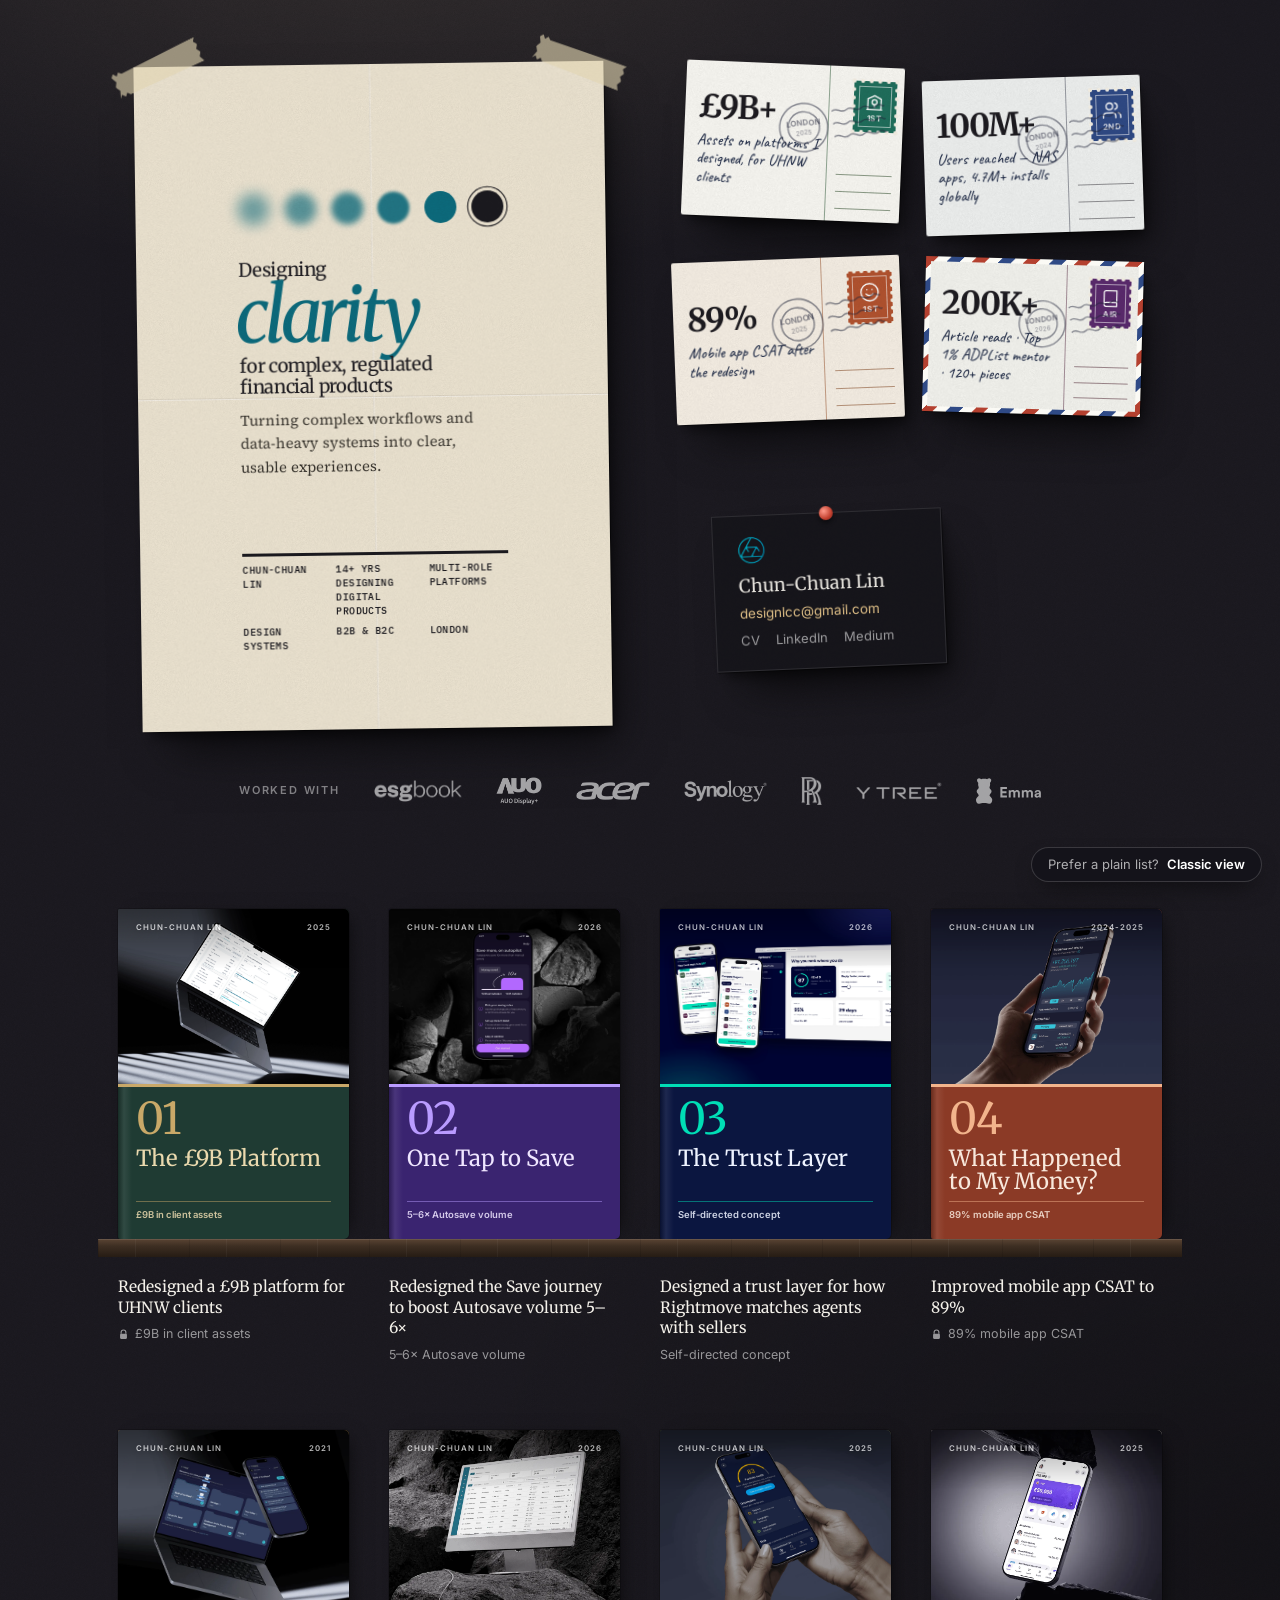
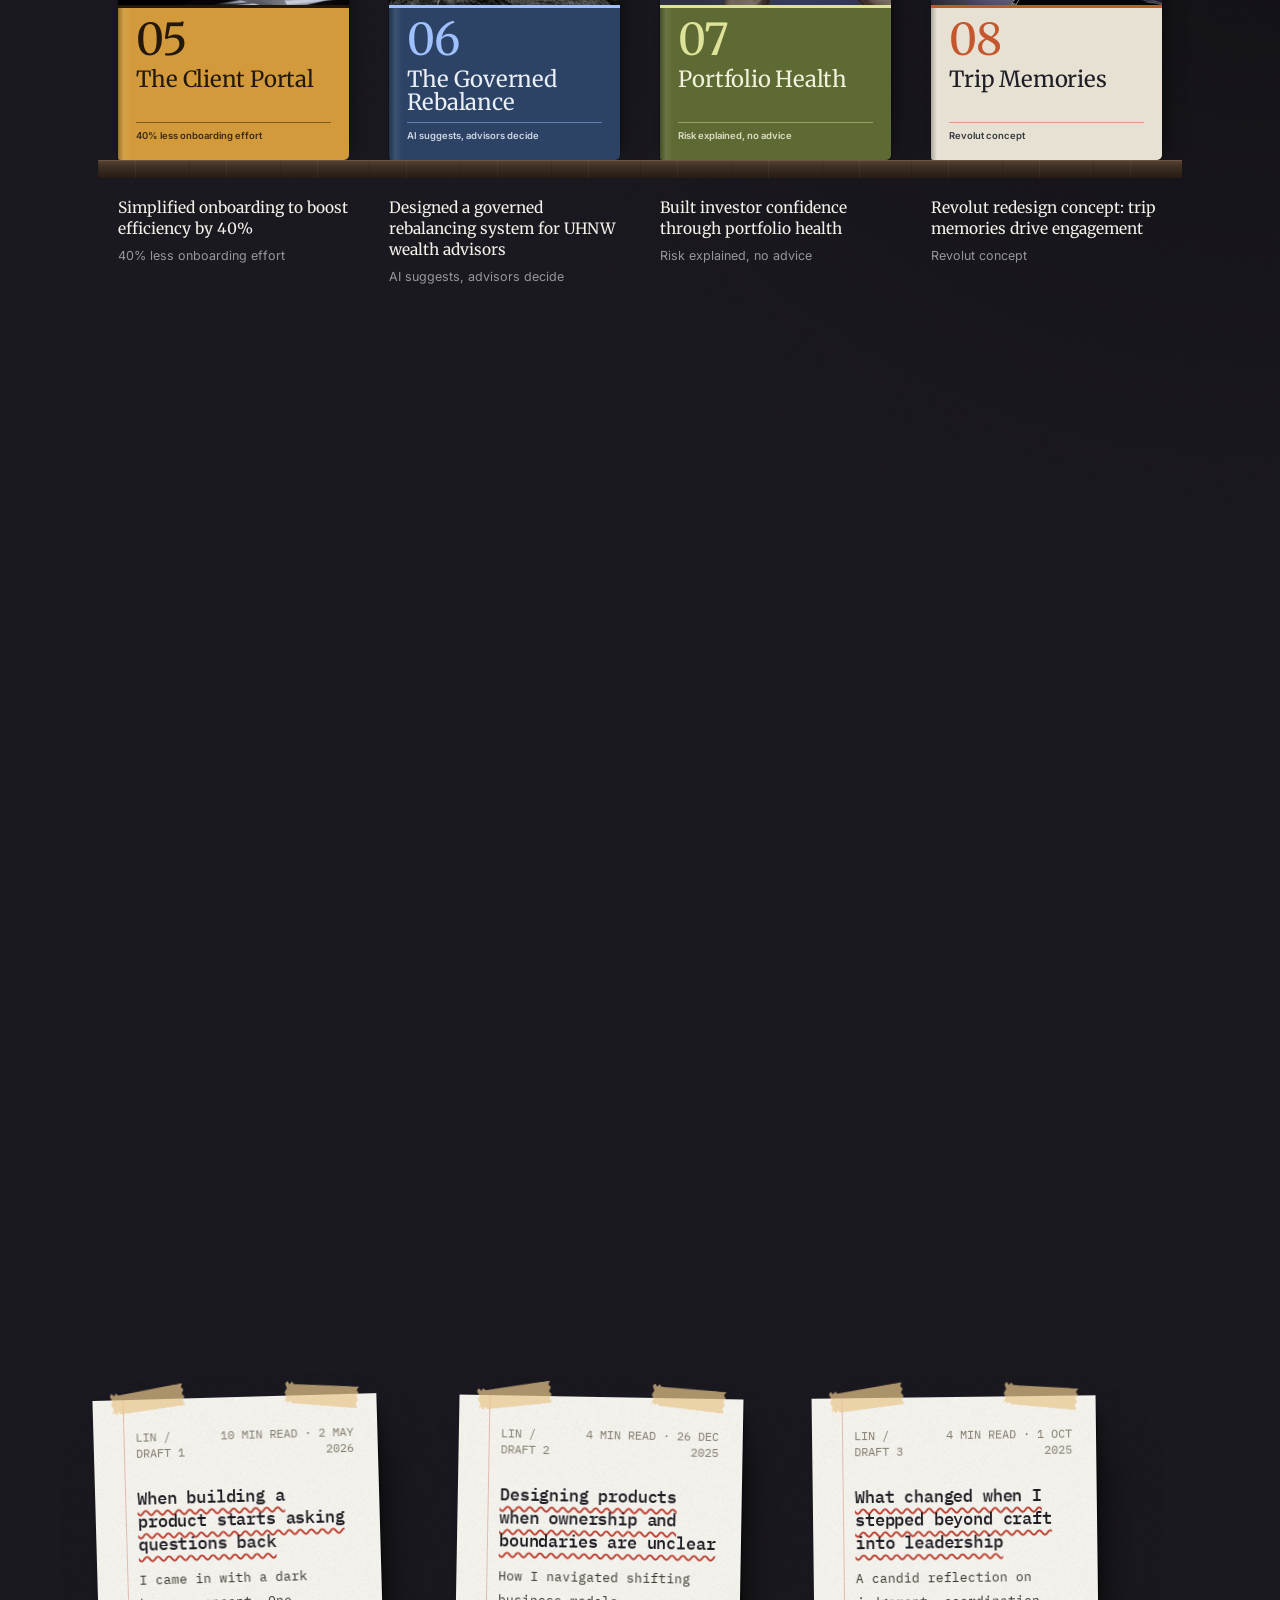
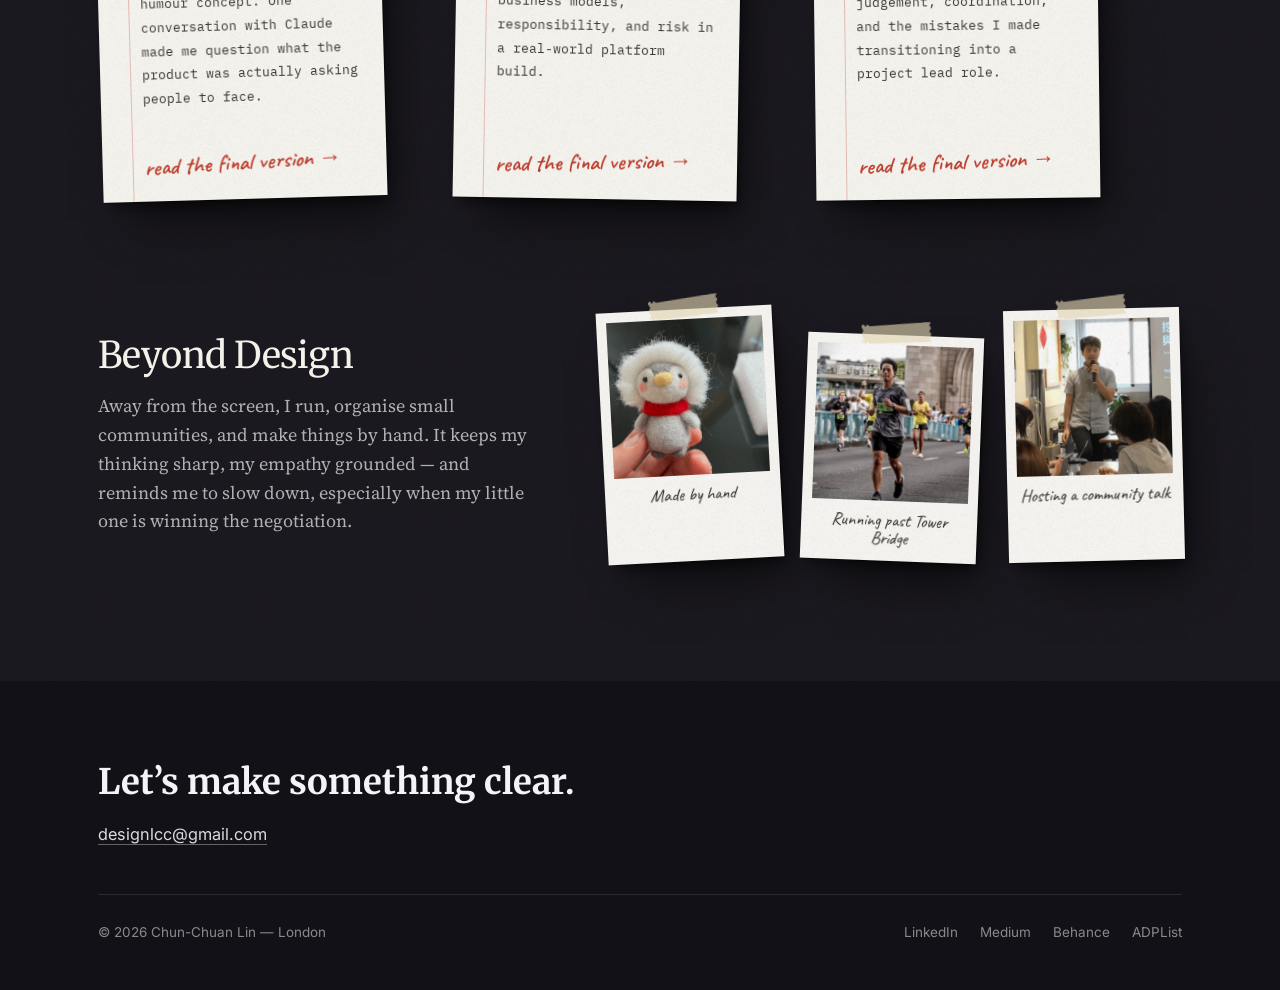
==== commit e88d8123: "Remove the passcode from the Save journey case study" ====
--- a/index.html
+++ b/index.html
@@ -68,7 +68,7 @@
       <a class="lab" href="work/provider-redesign.html"><b>Redesigned a £9B platform for UHNW clients</b><span><svg viewBox="0 0 16 16" width="11" height="11" aria-hidden="true"><path d="M4.5 7V5a3.5 3.5 0 0 1 7 0v2" fill="none" stroke="currentColor" stroke-width="1.6"/><rect x="3" y="7" width="10" height="7.5" rx="1.6" fill="currentColor"/></svg> £9B in client assets</span></a>
     </div><div class="fitem reveal" style="--bb:#3a2470;--bi:#efe6ff;--ba:#b99bff">
       <button class="book" type="button" data-i="1" aria-label="Open the book: One Tap to Save"><span class="cover"><span class="cv cv--band"><span class="cv-top"><span>Chun-Chuan Lin</span><span>2026</span></span><span class="cv-pic"><img src="assets/img/cs7-feature-card.webp" alt="" loading="lazy" style="object-position:50% 30%"></span><span class="cv-words"><span class="cv-num">02</span><span class="cv-title">One Tap to Save</span><span class="cv-rule"></span><span class="cv-out">5–6× Autosave volume</span></span></span></span></button>
-      <a class="lab" href="work/save-journey-redesign.html"><b>Redesigned the Save journey to boost Autosave volume 5–6×</b><span><svg viewBox="0 0 16 16" width="11" height="11" aria-hidden="true"><path d="M4.5 7V5a3.5 3.5 0 0 1 7 0v2" fill="none" stroke="currentColor" stroke-width="1.6"/><rect x="3" y="7" width="10" height="7.5" rx="1.6" fill="currentColor"/></svg> 5–6× Autosave volume</span></a>
+      <a class="lab" href="work/save-journey-redesign.html"><b>Redesigned the Save journey to boost Autosave volume 5–6×</b><span>5–6× Autosave volume</span></a>
     </div><div class="fitem reveal" style="--bb:#0b1640;--bi:#eef3ff;--ba:#00deb6">
       <button class="book" type="button" data-i="2" aria-label="Open the book: The Trust Layer"><span class="cover"><span class="cv cv--band"><span class="cv-top"><span>Chun-Chuan Lin</span><span>2026</span></span><span class="cv-pic"><img src="assets/img/cs8-feature-card.webp" alt="" loading="lazy" style="object-position:22% 50%"></span><span class="cv-words"><span class="cv-num">03</span><span class="cv-title">The Trust Layer</span><span class="cv-rule"></span><span class="cv-out">Self-directed concept</span></span></span></span></button>
       <a class="lab" href="work/rightmove-partners.html"><b>Designed a trust layer for how Rightmove matches agents with sellers</b><span>Self-directed concept</span></a>
@@ -162,7 +162,7 @@
     <button class="rd-btn rd-next" type="button" aria-label="Next page">&rsaquo;</button>
   </div>
 </dialog>
-<script type="application/json" id="books-data">[{"ch":"01","short":"The £9B Platform","title":"Redesigned a £9B platform for UHNW clients","desc":"Improved data interpretation and redesigned multi-role workflows across advisors, analysts, and data operations for a clearer, more efficient platform.","meta":"Fintech · Professional tool · 2025","year":"2025","outcome":"£9B in client assets","cover":"\u003cspan class=\"cv cv--band\">\u003cspan class=\"cv-top\">\u003cspan>Chun-Chuan Lin\u003c/span>\u003cspan>2025\u003c/span>\u003c/span>\u003cspan class=\"cv-pic\">\u003cimg src=\"assets/img/VFbImBTynQh7F0MmkZp4YDalEAE.webp\" alt=\"\" loading=\"lazy\" style=\"object-position:40% 50%\">\u003c/span>\u003cspan class=\"cv-words\">\u003cspan class=\"cv-num\">01\u003c/span>\u003cspan class=\"cv-title\">The £9B Platform\u003c/span>\u003cspan class=\"cv-rule\">\u003c/span>\u003cspan class=\"cv-out\">£9B in client assets\u003c/span>\u003c/span>\u003c/span>","pages":[],"img":"assets/img/VFbImBTynQh7F0MmkZp4YDalEAE.webp","href":"work/provider-redesign.html","locked":true,"bg":"#1f3b33","ink":"#ead9ae","acc":"#c9a868"},{"ch":"02","short":"One Tap to Save","title":"Redesigned the Save journey to boost Autosave volume 5–6×","desc":"Collapsed a two-step, wallet-mediated deposit flow into one action, removing the forced waits that were driving the decline.","meta":"Fintech · iOS and Android app · 2026","year":"2026","outcome":"5–6× Autosave volume","cover":"\u003cspan class=\"cv cv--band\">\u003cspan class=\"cv-top\">\u003cspan>Chun-Chuan Lin\u003c/span>\u003cspan>2026\u003c/span>\u003c/span>\u003cspan class=\"cv-pic\">\u003cimg src=\"assets/img/cs7-feature-card.webp\" alt=\"\" loading=\"lazy\" style=\"object-position:50% 30%\">\u003c/span>\u003cspan class=\"cv-words\">\u003cspan class=\"cv-num\">02\u003c/span>\u003cspan class=\"cv-title\">One Tap to Save\u003c/span>\u003cspan class=\"cv-rule\">\u003c/span>\u003cspan class=\"cv-out\">5–6× Autosave volume\u003c/span>\u003c/span>\u003c/span>","pages":[],"img":"assets/img/cs7-feature-card.webp","href":"work/save-journey-redesign.html","locked":true,"bg":"#3a2470","ink":"#efe6ff","acc":"#b99bff"},{"ch":"03","short":"The Trust Layer","title":"Designed a trust layer for how Rightmove matches agents with sellers","desc":"Replaced a list of pre-ticked, paid agents with a ranking sellers can understand, plus a profile showing agents how to earn their place. Self-directed concept with a clickable prototype.","meta":"Proptech · Two-sided marketplace · 2026","year":"2026","outcome":"Self-directed concept","cover":"\u003cspan class=\"cv cv--band\">\u003cspan class=\"cv-top\">\u003cspan>Chun-Chuan Lin\u003c/span>\u003cspan>2026\u003c/span>\u003c/span>\u003cspan class=\"cv-pic\">\u003cimg src=\"assets/img/cs8-feature-card.webp\" alt=\"\" loading=\"lazy\" style=\"object-position:22% 50%\">\u003c/span>\u003cspan class=\"cv-words\">\u003cspan class=\"cv-num\">03\u003c/span>\u003cspan class=\"cv-title\">The Trust Layer\u003c/span>\u003cspan class=\"cv-rule\">\u003c/span>\u003cspan class=\"cv-out\">Self-directed concept\u003c/span>\u003c/span>\u003c/span>","pages":[{"t":"Summary","text":"Rightmove's valuation flow says you'll get a visit from local agents you choose. In practice, you get a list where every agent is already ticked and every one has paid to be there. I used that gap to work through what a Lead Product Designer on Rightmove's Partners team would need to solve.","points":["Looked at both sides","Three directions compared","A full flow"],"img":""},{"t":"The Problem","text":"Before designing anything, I went through the live flow on my phone, choosing the in-home valuation option.","points":["For sellers: no real choice","For agents: pay or go unseen"],"img":"assets/img/cs8-today-flow.webp"},{"t":"Alternatives Considered","text":"I wanted three directions that were actually different, so the choice between them would mean something.","points":[],"img":"assets/img/cs8-tradeoff.webp"},{"t":"The Approach","text":"Paying should decide where an agent appears, not whether a seller trusts them. I'd release this in three phases.","points":["Phase 1: Stop the list being 100% paid","Phase 2: Add a ranking based on performance","Phase 3: Link the two"],"img":""},{"t":"The Prototype","text":"I built the whole seller journey in code, so it can be clicked through, not just looked at.","points":["One agent, one button","Reasons in plain words","Nothing ticked in advance"],"img":"assets/img/cs8-flow-poster.webp"}],"img":"assets/img/cs8-feature-card.webp","href":"work/rightmove-partners.html","locked":false,"bg":"#0b1640","ink":"#eef3ff","acc":"#00deb6"},{"ch":"04","short":"What Happened to My Money?","title":"Improved mobile app CSAT to 89%","desc":"Clarified financial data across navigation, structure, and metrics to create a clearer, more trustworthy experience.","meta":"Fintech · iOS and Android app · 2024-2025","year":"2024-2025","outcome":"89% mobile app CSAT","cover":"\u003cspan class=\"cv cv--band\">\u003cspan class=\"cv-top\">\u003cspan>Chun-Chuan Lin\u003c/span>\u003cspan>2024-2025\u003c/span>\u003c/span>\u003cspan class=\"cv-pic\">\u003cimg src=\"assets/img/YumomZDwZKkCPeDbRDVu0XXveg.webp\" alt=\"\" loading=\"lazy\" style=\"object-position:70% 35%\">\u003c/span>\u003cspan class=\"cv-words\">\u003cspan class=\"cv-num\">04\u003c/span>\u003cspan class=\"cv-title\">What Happened to My Money?\u003c/span>\u003cspan class=\"cv-rule\">\u003c/span>\u003cspan class=\"cv-out\">89% mobile app CSAT\u003c/span>\u003c/span>\u003c/span>","pages":[],"img":"assets/img/YumomZDwZKkCPeDbRDVu0XXveg.webp","href":"work/home-redesign.html","locked":true,"bg":"#8b3a26","ink":"#f8e8dc","acc":"#f2b48c"},{"ch":"05","short":"The Client Portal","title":"Simplified onboarding to boost efficiency by 40%","desc":"Introduced a client portal with secure uploads significantly reducing onboarding effort.","meta":"Fintech · Responsive web app · 2021","year":"2021","outcome":"40% less onboarding effort","cover":"\u003cspan class=\"cv cv--band\">\u003cspan class=\"cv-top\">\u003cspan>Chun-Chuan Lin\u003c/span>\u003cspan>2021\u003c/span>\u003c/span>\u003cspan class=\"cv-pic\">\u003cimg src=\"assets/img/cqkEi4mZ536VQZQC6X23w6QmEs.webp\" alt=\"\" loading=\"lazy\" style=\"object-position:35% 50%\">\u003c/span>\u003cspan class=\"cv-words\">\u003cspan class=\"cv-num\">05\u003c/span>\u003cspan class=\"cv-title\">The Client Portal\u003c/span>\u003cspan class=\"cv-rule\">\u003c/span>\u003cspan class=\"cv-out\">40% less onboarding effort\u003c/span>\u003c/span>\u003c/span>","pages":[{"t":"Discover","text":"Conducted stakeholder interviews to uncover unclear submission processes, missing statements, and delays in report generation.","points":[],"img":"assets/img/zlVvFxQXumMlN5vUxzWkswkl0E.webp"},{"t":"Define","text":"Clients: Submit statements securely, effortlessly, and know exactly what’s needed.","points":[],"img":""},{"t":"Design & Iterate","text":"We try to turn those users’ need into how might we questions and brainstorm with advisors, analysts and client service team together.","points":[],"img":"assets/img/IfOsOsHYSpRBZmVbsWqd5zSzw.webp"},{"t":"Deliver","text":"Prototyped the final design to validate with stakeholders and secure sign-off.","points":[],"img":"assets/img/poster-PEKQZuOXCYHJAmD1p9uI7GrVS1c.webp"},{"t":"Outcome & Learnings","text":"Track Statement Uploads – Show number of uploaded statements or other indicators so client service and data input teams can start processing.","points":["Time reduced 38.5%","Positive feedback 94%","7,932 statements collected"],"img":""}],"img":"assets/img/cqkEi4mZ536VQZQC6X23w6QmEs.webp","href":"work/client-portal.html","locked":false,"bg":"#d29a3a","ink":"#23180a","acc":"#23180a"},{"ch":"06","short":"The Governed Rebalance","title":"Designed a governed rebalancing system for UHNW wealth advisors","desc":"Architected an end-to-end portfolio rebalancing workflow where AI surfaces recommendations, advisors decide, and every action stays auditable and mandate-aligned.","meta":"Fintech · Professional tool · 2026","year":"2026","outcome":"AI suggests, advisors decide","cover":"\u003cspan class=\"cv cv--band\">\u003cspan class=\"cv-top\">\u003cspan>Chun-Chuan Lin\u003c/span>\u003cspan>2026\u003c/span>\u003c/span>\u003cspan class=\"cv-pic\">\u003cimg src=\"assets/img/E0ivBHq7jXSnA6J9aW9na1RmKs.webp\" alt=\"\" loading=\"lazy\" style=\"object-position:50% 55%\">\u003c/span>\u003cspan class=\"cv-words\">\u003cspan class=\"cv-num\">06\u003c/span>\u003cspan class=\"cv-title\">The Governed Rebalance\u003c/span>\u003cspan class=\"cv-rule\">\u003c/span>\u003cspan class=\"cv-out\">AI suggests, advisors decide\u003c/span>\u003c/span>\u003c/span>","pages":[{"t":"Discovery","text":"This isn't a dashboard problem. It's a decision governance problem.","points":["Multiple stakeholders","Complex workflow","Regulatory accountability"],"img":"assets/img/x9WH2NC8tBtmjR3SEHw8lYLTRI.webp"},{"t":"The architecture","text":"From drift to decision — an 8-step governed workflow","points":[],"img":"assets/img/rzPCHtE52T68TOkpEXy7BM6eoa8.webp"},{"t":"Reflection","text":"The hardest part wasn't the UI — it was defining what \"done\" looks like","points":[],"img":""}],"img":"assets/img/E0ivBHq7jXSnA6J9aW9na1RmKs.webp","href":"work/wealth-management-system.html","locked":false,"bg":"#2c4366","ink":"#e9eef7","acc":"#9fc1ff"},{"ch":"07","short":"Portfolio Health","title":"Built investor confidence through portfolio health","desc":"Clarified portfolio risk and volatility through neutral framing and contextual explanations, helping users make informed decisions independently.","meta":"Fintech · iOS app · 2025","year":"2025","outcome":"Risk explained, no advice","cover":"\u003cspan class=\"cv cv--band\">\u003cspan class=\"cv-top\">\u003cspan>Chun-Chuan Lin\u003c/span>\u003cspan>2025\u003c/span>\u003c/span>\u003cspan class=\"cv-pic\">\u003cimg src=\"assets/img/9iO2ZGM4p4TnNoXjsiRvFTovY58.webp\" alt=\"\" loading=\"lazy\" style=\"object-position:55% 35%\">\u003c/span>\u003cspan class=\"cv-words\">\u003cspan class=\"cv-num\">07\u003c/span>\u003cspan class=\"cv-title\">Portfolio Health\u003c/span>\u003cspan class=\"cv-rule\">\u003c/span>\u003cspan class=\"cv-out\">Risk explained, no advice\u003c/span>\u003c/span>\u003c/span>","pages":[{"t":"Framing","text":"Explored the information architecture and layouts to make it consistent and scalable.","points":["Portfolio health isn’t obvious","Risk lacks visibility","Action signals are unclear"],"img":"assets/img/kkgpjstoJwF0HPEXEFd0HPTDRT0.webp"},{"t":"Concept A — Holistic, unified portfolio view","text":"A consolidated health perspective across accounts","points":["Total portfolio overview","Accounts overview","Portfolio health"],"img":"assets/img/5hNd8FVD07gYXkLzfgDfHx7XWXg.webp"},{"t":"Concept B — Embedded portfolio health (chosen)","text":"Balancing product ambition with structural constraints","points":[],"img":"assets/img/Q5h4qlKh2TVBvGTAL5gvxZlzx4s.webp"},{"t":"Reflection","text":"This prototype explores a direction rather than a final solution.","points":[],"img":""}],"img":"assets/img/9iO2ZGM4p4TnNoXjsiRvFTovY58.webp","href":"work/portfolio-health.html","locked":false,"bg":"#5d6a33","ink":"#f2f1dc","acc":"#dfe39a"},{"ch":"08","short":"Trip Memories","title":"Revolut redesign concept: trip memories drive engagement","desc":"Reframed transactions as trip memories to create a more emotional, engaging money experience.","meta":"Fintech · Android app · 2025","year":"2025","outcome":"Revolut concept","cover":"\u003cspan class=\"cv cv--band\">\u003cspan class=\"cv-top\">\u003cspan>Chun-Chuan Lin\u003c/span>\u003cspan>2025\u003c/span>\u003c/span>\u003cspan class=\"cv-pic\">\u003cimg src=\"assets/img/TrorWvIDo5zv1eS2h04sgSZOtJ8.webp\" alt=\"\" loading=\"lazy\" style=\"object-position:50% 45%\">\u003c/span>\u003cspan class=\"cv-words\">\u003cspan class=\"cv-num\">08\u003c/span>\u003cspan class=\"cv-title\">Trip Memories\u003c/span>\u003cspan class=\"cv-rule\">\u003c/span>\u003cspan class=\"cv-out\">Revolut concept\u003c/span>\u003c/span>\u003c/span>","pages":[{"t":"Discovery","text":"A heuristic review of the current home screen revealed a consistent pattern: the interface prioritises density over clarity.","points":["Feature discoverability is low","Visual appeal feels flat","There's no financial context"],"img":"assets/img/lN99x2y37KHawiuTkNTEkr0ffU.webp"},{"t":"Insight","text":"Almost every time users described a moment of genuine engagement with their finances, the context was the same: they were travelling.","points":[],"img":"assets/img/iSzRPQRQfrJ6HXk7Swxn3JfUgw.webp"},{"t":"Design approach","text":"Rather than converging on a single solution, I explored three levels of ambition — from pragmatic to speculative — to demonstrate a range of strategic and creative thinking.","points":[],"img":"assets/img/EyIKhe2f76hxMcVEf4INOZa4OI.webp"},{"t":"Version 3 - Travel as a life layer","text":"Version 3 is not a UI refresh. It is a strategic response to an unmet user need: the desire to understand money in context — specifically, the context of lived experience.","points":["Smart Saving","Travel Memories","Travel Insights"],"img":"assets/img/axuKjE609rgfnL7z2CVEKw0I.webp"},{"t":"User journey","text":"To make the concept tangible, I mapped a single user — Lena — across the full lifecycle of a trip. The scenario is not a persona exercise. It is a design stress-test: does each feature earn its place at each stage of the journey?","points":[],"img":"assets/img/AsiWYnjdcmSt2nktjFScLilHYS4.webp"}],"img":"assets/img/TrorWvIDo5zv1eS2h04sgSZOtJ8.webp","href":"work/trip-memories.html","locked":false,"bg":"#e6e1d3","ink":"#1d1d24","acc":"#c4572d"}]</script>
+<script type="application/json" id="books-data">[{"ch":"01","short":"The £9B Platform","title":"Redesigned a £9B platform for UHNW clients","desc":"Improved data interpretation and redesigned multi-role workflows across advisors, analysts, and data operations for a clearer, more efficient platform.","meta":"Fintech · Professional tool · 2025","year":"2025","outcome":"£9B in client assets","cover":"\u003cspan class=\"cv cv--band\">\u003cspan class=\"cv-top\">\u003cspan>Chun-Chuan Lin\u003c/span>\u003cspan>2025\u003c/span>\u003c/span>\u003cspan class=\"cv-pic\">\u003cimg src=\"assets/img/VFbImBTynQh7F0MmkZp4YDalEAE.webp\" alt=\"\" loading=\"lazy\" style=\"object-position:40% 50%\">\u003c/span>\u003cspan class=\"cv-words\">\u003cspan class=\"cv-num\">01\u003c/span>\u003cspan class=\"cv-title\">The £9B Platform\u003c/span>\u003cspan class=\"cv-rule\">\u003c/span>\u003cspan class=\"cv-out\">£9B in client assets\u003c/span>\u003c/span>\u003c/span>","pages":[],"img":"assets/img/VFbImBTynQh7F0MmkZp4YDalEAE.webp","href":"work/provider-redesign.html","locked":true,"bg":"#1f3b33","ink":"#ead9ae","acc":"#c9a868"},{"ch":"02","short":"One Tap to Save","title":"Redesigned the Save journey to boost Autosave volume 5–6×","desc":"Collapsed a two-step, wallet-mediated deposit flow into one action, removing the forced waits that were driving the decline.","meta":"Fintech · iOS and Android app · 2026","year":"2026","outcome":"5–6× Autosave volume","cover":"\u003cspan class=\"cv cv--band\">\u003cspan class=\"cv-top\">\u003cspan>Chun-Chuan Lin\u003c/span>\u003cspan>2026\u003c/span>\u003c/span>\u003cspan class=\"cv-pic\">\u003cimg src=\"assets/img/cs7-feature-card.webp\" alt=\"\" loading=\"lazy\" style=\"object-position:50% 30%\">\u003c/span>\u003cspan class=\"cv-words\">\u003cspan class=\"cv-num\">02\u003c/span>\u003cspan class=\"cv-title\">One Tap to Save\u003c/span>\u003cspan class=\"cv-rule\">\u003c/span>\u003cspan class=\"cv-out\">5–6× Autosave volume\u003c/span>\u003c/span>\u003c/span>","pages":[{"t":"Summary","text":"A seven-month decline in Autosave engagement reversed within weeks of launch. Daily Autosave volume rose from roughly 10/day pre-launch to 50–60/day for the following month, and dropping the wallet vendor cut a recurring cost of roughly £10,000–20,000/month.","points":["Deposit steps cut in half","7-month Autosave decline reversed","Five-figure monthly saving"],"img":""},{"t":"The Problem","text":"Weekly Autosave-setup volume had been declining for roughly seven months before this project started. That trend signalled something in the Save setup journey was blocking users — which step wasn't yet clear.","points":[],"img":"assets/img/cs7-problem-decline-chart.webp"},{"t":"Diagnosis","text":"Diagnosis without full instrumentation","points":["KYC review","Funding the wallet","Subscription pitch"],"img":"assets/img/cs7-diag-flow-kyc.webp"},{"t":"The Solution","text":"Removing the wallet","points":["Funding wait + second wait — gone","Subscription pitch — gone","KYC wait — moved"],"img":"assets/img/cs7-diag-decision-tree.svg"},{"t":"Alternatives Considered","text":"Two simpler options came up early, both appealing for the same reason: they cost less to build. Both were rejected once their trade-offs became clear.","points":["Auto-sweep from the wallet","One payment rail for every deposit"],"img":""}],"img":"assets/img/cs7-feature-card.webp","href":"work/save-journey-redesign.html","locked":false,"bg":"#3a2470","ink":"#efe6ff","acc":"#b99bff"},{"ch":"03","short":"The Trust Layer","title":"Designed a trust layer for how Rightmove matches agents with sellers","desc":"Replaced a list of pre-ticked, paid agents with a ranking sellers can understand, plus a profile showing agents how to earn their place. Self-directed concept with a clickable prototype.","meta":"Proptech · Two-sided marketplace · 2026","year":"2026","outcome":"Self-directed concept","cover":"\u003cspan class=\"cv cv--band\">\u003cspan class=\"cv-top\">\u003cspan>Chun-Chuan Lin\u003c/span>\u003cspan>2026\u003c/span>\u003c/span>\u003cspan class=\"cv-pic\">\u003cimg src=\"assets/img/cs8-feature-card.webp\" alt=\"\" loading=\"lazy\" style=\"object-position:22% 50%\">\u003c/span>\u003cspan class=\"cv-words\">\u003cspan class=\"cv-num\">03\u003c/span>\u003cspan class=\"cv-title\">The Trust Layer\u003c/span>\u003cspan class=\"cv-rule\">\u003c/span>\u003cspan class=\"cv-out\">Self-directed concept\u003c/span>\u003c/span>\u003c/span>","pages":[{"t":"Summary","text":"Rightmove's valuation flow says you'll get a visit from local agents you choose. In practice, you get a list where every agent is already ticked and every one has paid to be there. I used that gap to work through what a Lead Product Designer on Rightmove's Partners team would need to solve.","points":["Looked at both sides","Three directions compared","A full flow"],"img":""},{"t":"The Problem","text":"Before designing anything, I went through the live flow on my phone, choosing the in-home valuation option.","points":["For sellers: no real choice","For agents: pay or go unseen"],"img":"assets/img/cs8-today-flow.webp"},{"t":"Alternatives Considered","text":"I wanted three directions that were actually different, so the choice between them would mean something.","points":[],"img":"assets/img/cs8-tradeoff.webp"},{"t":"The Approach","text":"Paying should decide where an agent appears, not whether a seller trusts them. I'd release this in three phases.","points":["Phase 1: Stop the list being 100% paid","Phase 2: Add a ranking based on performance","Phase 3: Link the two"],"img":""},{"t":"The Prototype","text":"I built the whole seller journey in code, so it can be clicked through, not just looked at.","points":["One agent, one button","Reasons in plain words","Nothing ticked in advance"],"img":"assets/img/cs8-flow-poster.webp"}],"img":"assets/img/cs8-feature-card.webp","href":"work/rightmove-partners.html","locked":false,"bg":"#0b1640","ink":"#eef3ff","acc":"#00deb6"},{"ch":"04","short":"What Happened to My Money?","title":"Improved mobile app CSAT to 89%","desc":"Clarified financial data across navigation, structure, and metrics to create a clearer, more trustworthy experience.","meta":"Fintech · iOS and Android app · 2024-2025","year":"2024-2025","outcome":"89% mobile app CSAT","cover":"\u003cspan class=\"cv cv--band\">\u003cspan class=\"cv-top\">\u003cspan>Chun-Chuan Lin\u003c/span>\u003cspan>2024-2025\u003c/span>\u003c/span>\u003cspan class=\"cv-pic\">\u003cimg src=\"assets/img/YumomZDwZKkCPeDbRDVu0XXveg.webp\" alt=\"\" loading=\"lazy\" style=\"object-position:70% 35%\">\u003c/span>\u003cspan class=\"cv-words\">\u003cspan class=\"cv-num\">04\u003c/span>\u003cspan class=\"cv-title\">What Happened to My Money?\u003c/span>\u003cspan class=\"cv-rule\">\u003c/span>\u003cspan class=\"cv-out\">89% mobile app CSAT\u003c/span>\u003c/span>\u003c/span>","pages":[],"img":"assets/img/YumomZDwZKkCPeDbRDVu0XXveg.webp","href":"work/home-redesign.html","locked":true,"bg":"#8b3a26","ink":"#f8e8dc","acc":"#f2b48c"},{"ch":"05","short":"The Client Portal","title":"Simplified onboarding to boost efficiency by 40%","desc":"Introduced a client portal with secure uploads significantly reducing onboarding effort.","meta":"Fintech · Responsive web app · 2021","year":"2021","outcome":"40% less onboarding effort","cover":"\u003cspan class=\"cv cv--band\">\u003cspan class=\"cv-top\">\u003cspan>Chun-Chuan Lin\u003c/span>\u003cspan>2021\u003c/span>\u003c/span>\u003cspan class=\"cv-pic\">\u003cimg src=\"assets/img/cqkEi4mZ536VQZQC6X23w6QmEs.webp\" alt=\"\" loading=\"lazy\" style=\"object-position:35% 50%\">\u003c/span>\u003cspan class=\"cv-words\">\u003cspan class=\"cv-num\">05\u003c/span>\u003cspan class=\"cv-title\">The Client Portal\u003c/span>\u003cspan class=\"cv-rule\">\u003c/span>\u003cspan class=\"cv-out\">40% less onboarding effort\u003c/span>\u003c/span>\u003c/span>","pages":[{"t":"Discover","text":"Conducted stakeholder interviews to uncover unclear submission processes, missing statements, and delays in report generation.","points":[],"img":"assets/img/zlVvFxQXumMlN5vUxzWkswkl0E.webp"},{"t":"Define","text":"Clients: Submit statements securely, effortlessly, and know exactly what’s needed.","points":[],"img":""},{"t":"Design & Iterate","text":"We try to turn those users’ need into how might we questions and brainstorm with advisors, analysts and client service team together.","points":[],"img":"assets/img/IfOsOsHYSpRBZmVbsWqd5zSzw.webp"},{"t":"Deliver","text":"Prototyped the final design to validate with stakeholders and secure sign-off.","points":[],"img":"assets/img/poster-PEKQZuOXCYHJAmD1p9uI7GrVS1c.webp"},{"t":"Outcome & Learnings","text":"Track Statement Uploads – Show number of uploaded statements or other indicators so client service and data input teams can start processing.","points":["Time reduced 38.5%","Positive feedback 94%","7,932 statements collected"],"img":""}],"img":"assets/img/cqkEi4mZ536VQZQC6X23w6QmEs.webp","href":"work/client-portal.html","locked":false,"bg":"#d29a3a","ink":"#23180a","acc":"#23180a"},{"ch":"06","short":"The Governed Rebalance","title":"Designed a governed rebalancing system for UHNW wealth advisors","desc":"Architected an end-to-end portfolio rebalancing workflow where AI surfaces recommendations, advisors decide, and every action stays auditable and mandate-aligned.","meta":"Fintech · Professional tool · 2026","year":"2026","outcome":"AI suggests, advisors decide","cover":"\u003cspan class=\"cv cv--band\">\u003cspan class=\"cv-top\">\u003cspan>Chun-Chuan Lin\u003c/span>\u003cspan>2026\u003c/span>\u003c/span>\u003cspan class=\"cv-pic\">\u003cimg src=\"assets/img/E0ivBHq7jXSnA6J9aW9na1RmKs.webp\" alt=\"\" loading=\"lazy\" style=\"object-position:50% 55%\">\u003c/span>\u003cspan class=\"cv-words\">\u003cspan class=\"cv-num\">06\u003c/span>\u003cspan class=\"cv-title\">The Governed Rebalance\u003c/span>\u003cspan class=\"cv-rule\">\u003c/span>\u003cspan class=\"cv-out\">AI suggests, advisors decide\u003c/span>\u003c/span>\u003c/span>","pages":[{"t":"Discovery","text":"This isn't a dashboard problem. It's a decision governance problem.","points":["Multiple stakeholders","Complex workflow","Regulatory accountability"],"img":"assets/img/x9WH2NC8tBtmjR3SEHw8lYLTRI.webp"},{"t":"The architecture","text":"From drift to decision — an 8-step governed workflow","points":[],"img":"assets/img/rzPCHtE52T68TOkpEXy7BM6eoa8.webp"},{"t":"Reflection","text":"The hardest part wasn't the UI — it was defining what \"done\" looks like","points":[],"img":""}],"img":"assets/img/E0ivBHq7jXSnA6J9aW9na1RmKs.webp","href":"work/wealth-management-system.html","locked":false,"bg":"#2c4366","ink":"#e9eef7","acc":"#9fc1ff"},{"ch":"07","short":"Portfolio Health","title":"Built investor confidence through portfolio health","desc":"Clarified portfolio risk and volatility through neutral framing and contextual explanations, helping users make informed decisions independently.","meta":"Fintech · iOS app · 2025","year":"2025","outcome":"Risk explained, no advice","cover":"\u003cspan class=\"cv cv--band\">\u003cspan class=\"cv-top\">\u003cspan>Chun-Chuan Lin\u003c/span>\u003cspan>2025\u003c/span>\u003c/span>\u003cspan class=\"cv-pic\">\u003cimg src=\"assets/img/9iO2ZGM4p4TnNoXjsiRvFTovY58.webp\" alt=\"\" loading=\"lazy\" style=\"object-position:55% 35%\">\u003c/span>\u003cspan class=\"cv-words\">\u003cspan class=\"cv-num\">07\u003c/span>\u003cspan class=\"cv-title\">Portfolio Health\u003c/span>\u003cspan class=\"cv-rule\">\u003c/span>\u003cspan class=\"cv-out\">Risk explained, no advice\u003c/span>\u003c/span>\u003c/span>","pages":[{"t":"Framing","text":"Explored the information architecture and layouts to make it consistent and scalable.","points":["Portfolio health isn’t obvious","Risk lacks visibility","Action signals are unclear"],"img":"assets/img/kkgpjstoJwF0HPEXEFd0HPTDRT0.webp"},{"t":"Concept A — Holistic, unified portfolio view","text":"A consolidated health perspective across accounts","points":["Total portfolio overview","Accounts overview","Portfolio health"],"img":"assets/img/5hNd8FVD07gYXkLzfgDfHx7XWXg.webp"},{"t":"Concept B — Embedded portfolio health (chosen)","text":"Balancing product ambition with structural constraints","points":[],"img":"assets/img/Q5h4qlKh2TVBvGTAL5gvxZlzx4s.webp"},{"t":"Reflection","text":"This prototype explores a direction rather than a final solution.","points":[],"img":""}],"img":"assets/img/9iO2ZGM4p4TnNoXjsiRvFTovY58.webp","href":"work/portfolio-health.html","locked":false,"bg":"#5d6a33","ink":"#f2f1dc","acc":"#dfe39a"},{"ch":"08","short":"Trip Memories","title":"Revolut redesign concept: trip memories drive engagement","desc":"Reframed transactions as trip memories to create a more emotional, engaging money experience.","meta":"Fintech · Android app · 2025","year":"2025","outcome":"Revolut concept","cover":"\u003cspan class=\"cv cv--band\">\u003cspan class=\"cv-top\">\u003cspan>Chun-Chuan Lin\u003c/span>\u003cspan>2025\u003c/span>\u003c/span>\u003cspan class=\"cv-pic\">\u003cimg src=\"assets/img/TrorWvIDo5zv1eS2h04sgSZOtJ8.webp\" alt=\"\" loading=\"lazy\" style=\"object-position:50% 45%\">\u003c/span>\u003cspan class=\"cv-words\">\u003cspan class=\"cv-num\">08\u003c/span>\u003cspan class=\"cv-title\">Trip Memories\u003c/span>\u003cspan class=\"cv-rule\">\u003c/span>\u003cspan class=\"cv-out\">Revolut concept\u003c/span>\u003c/span>\u003c/span>","pages":[{"t":"Discovery","text":"A heuristic review of the current home screen revealed a consistent pattern: the interface prioritises density over clarity.","points":["Feature discoverability is low","Visual appeal feels flat","There's no financial context"],"img":"assets/img/lN99x2y37KHawiuTkNTEkr0ffU.webp"},{"t":"Insight","text":"Almost every time users described a moment of genuine engagement with their finances, the context was the same: they were travelling.","points":[],"img":"assets/img/iSzRPQRQfrJ6HXk7Swxn3JfUgw.webp"},{"t":"Design approach","text":"Rather than converging on a single solution, I explored three levels of ambition — from pragmatic to speculative — to demonstrate a range of strategic and creative thinking.","points":[],"img":"assets/img/EyIKhe2f76hxMcVEf4INOZa4OI.webp"},{"t":"Version 3 - Travel as a life layer","text":"Version 3 is not a UI refresh. It is a strategic response to an unmet user need: the desire to understand money in context — specifically, the context of lived experience.","points":["Smart Saving","Travel Memories","Travel Insights"],"img":"assets/img/axuKjE609rgfnL7z2CVEKw0I.webp"},{"t":"User journey","text":"To make the concept tangible, I mapped a single user — Lena — across the full lifecycle of a trip. The scenario is not a persona exercise. It is a design stress-test: does each feature earn its place at each stage of the journey?","points":[],"img":"assets/img/AsiWYnjdcmSt2nktjFScLilHYS4.webp"}],"img":"assets/img/TrorWvIDo5zv1eS2h04sgSZOtJ8.webp","href":"work/trip-memories.html","locked":false,"bg":"#e6e1d3","ink":"#1d1d24","acc":"#c4572d"}]</script>
 </main>
 <footer class="foot" id="contact">
   <div class="foot-in">
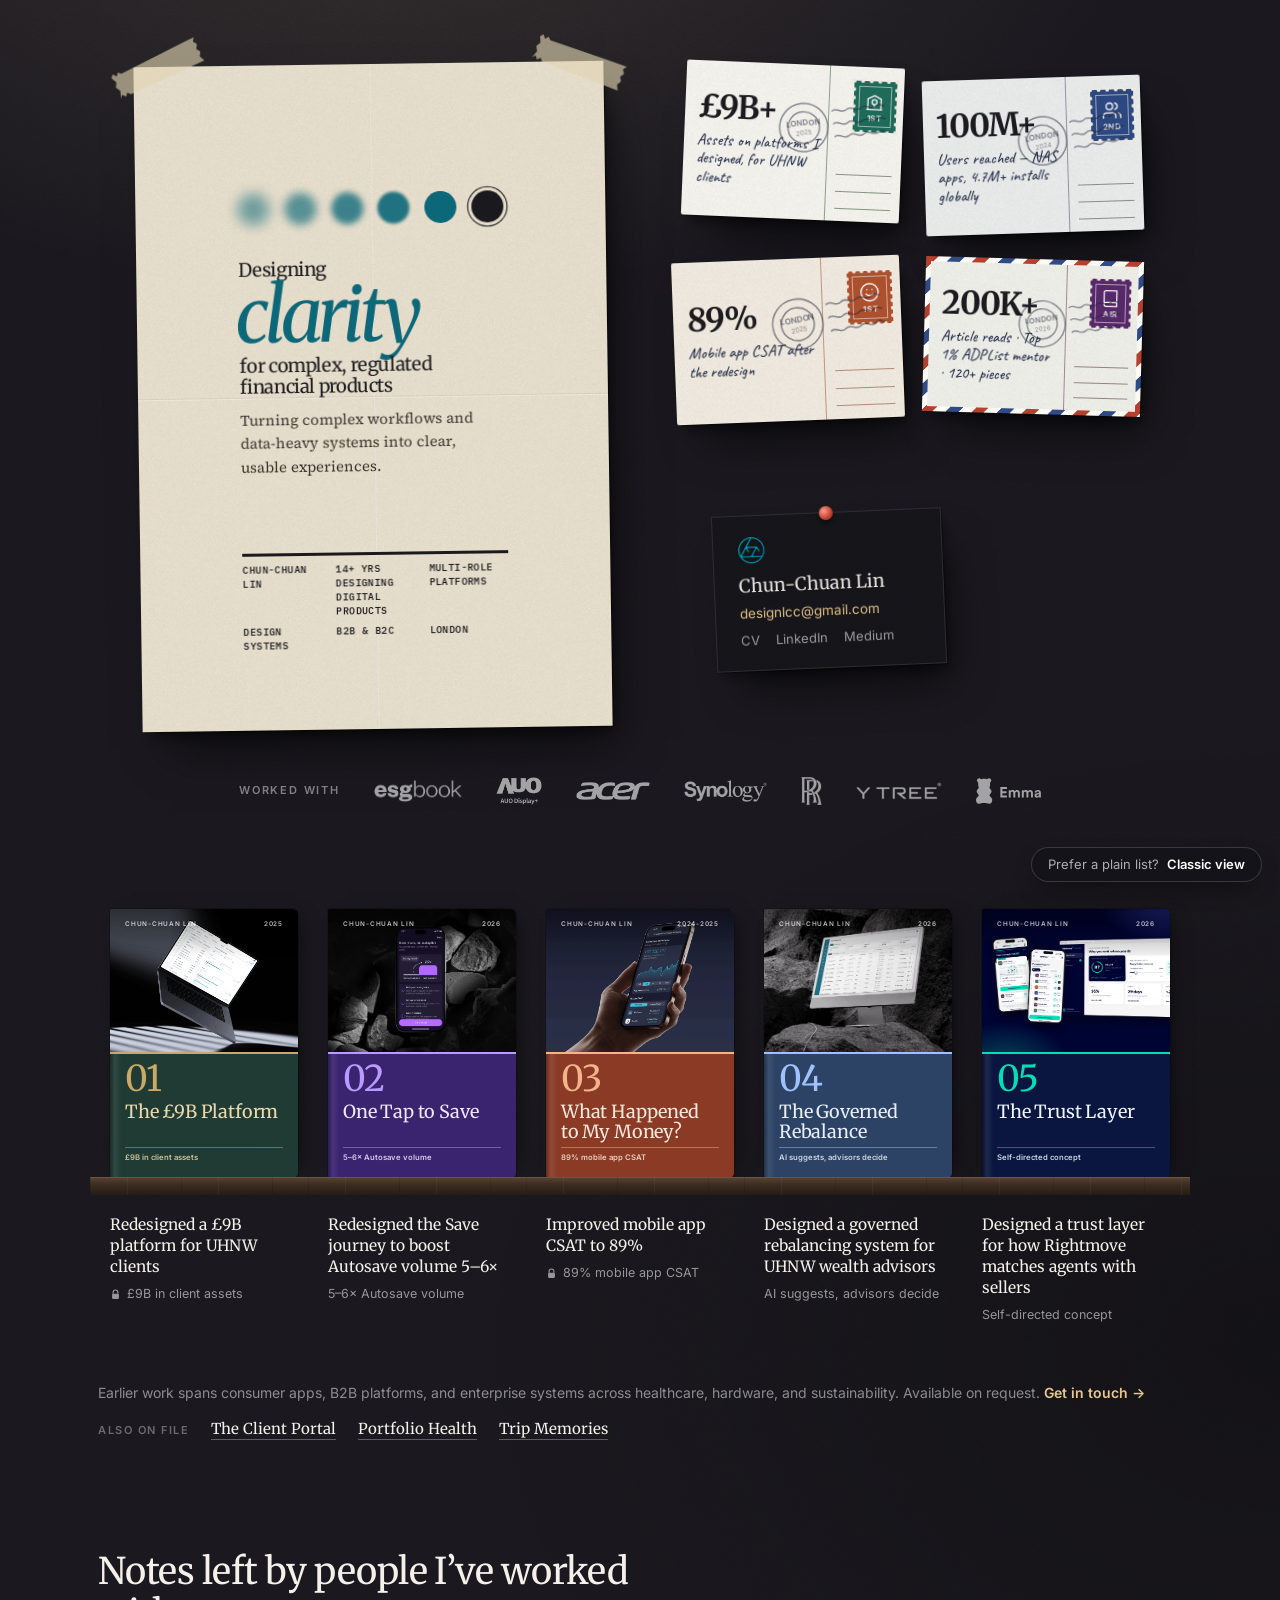
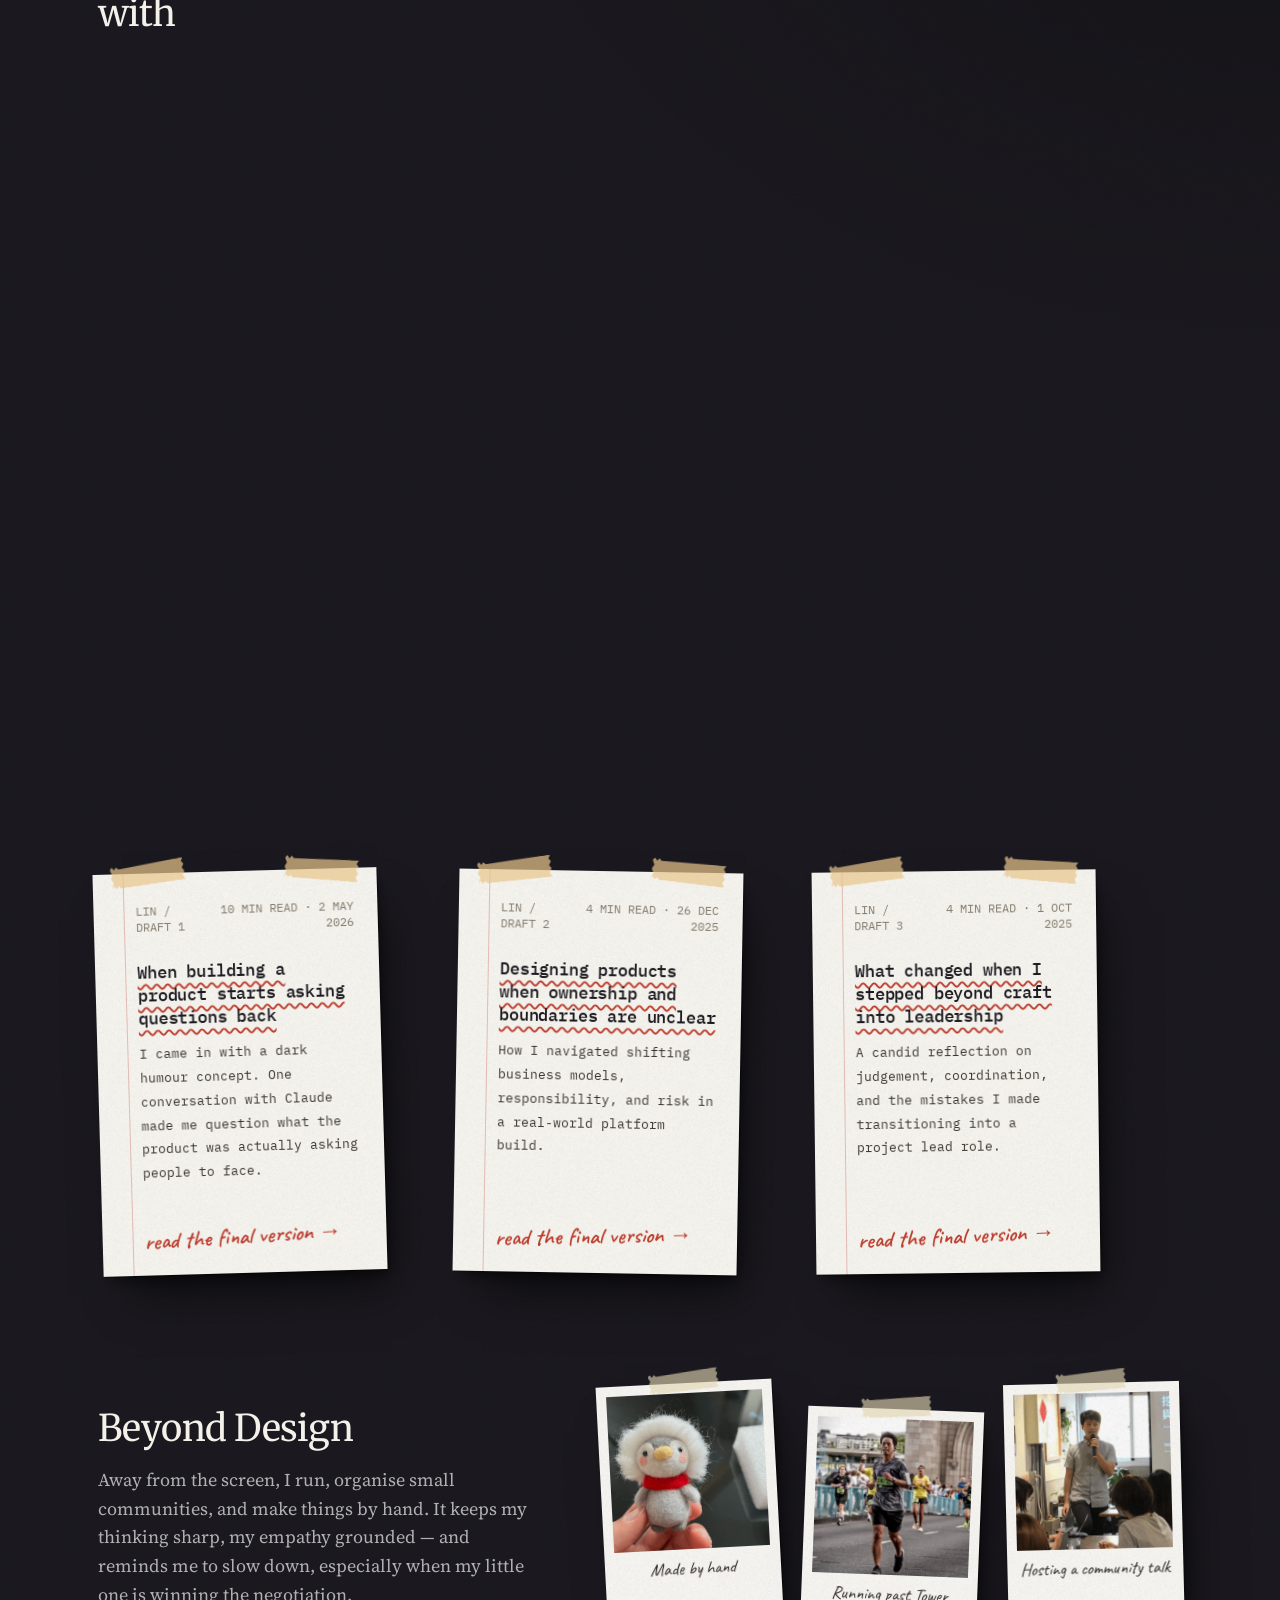
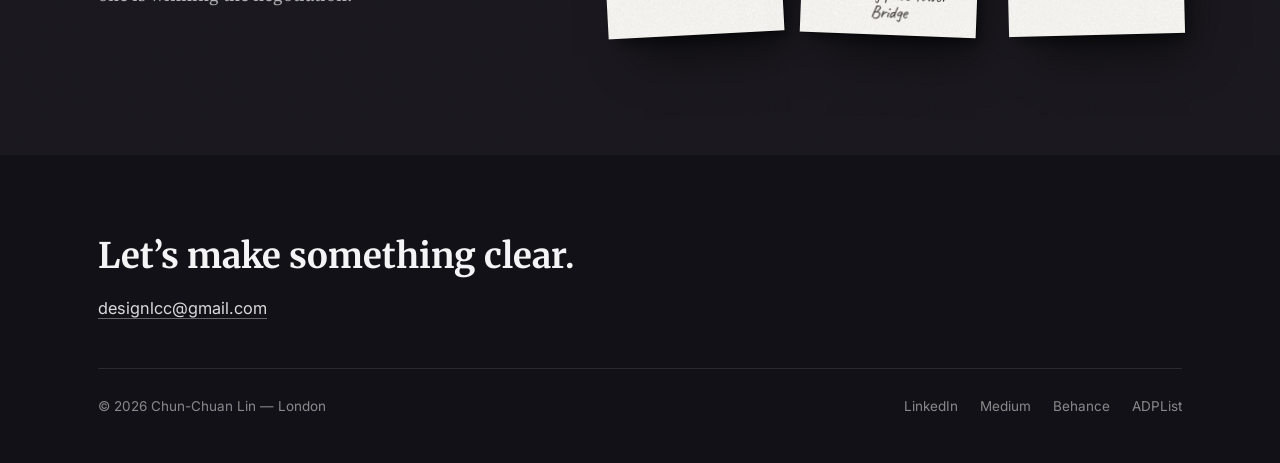
==== commit 8b3196f7: "Cut the shelf to five books; keep the other three as archive links" ====
--- a/index.html
+++ b/index.html
@@ -16,7 +16,7 @@
 <link rel="preconnect" href="https://fonts.gstatic.com" crossorigin>
 <link href="https://fonts.googleapis.com/css2?family=Merriweather:ital,wght@0,300;0,400;0,700;0,900;1,300;1,400;1,700;1,900&family=IBM+Plex+Mono:wght@400;500&family=Inter:wght@400;500;600;700&family=Source+Serif+4:ital,opsz,wght@0,8..60,400;0,8..60,600;1,8..60,400&family=Caveat:wght@500&display=swap" rel="stylesheet">
 <link rel="stylesheet" href="assets/css/style.css?v=5820707c">
-<link rel="stylesheet" href="assets/css/book.css?v=85d309ad">
+<link rel="stylesheet" href="assets/css/book.css?v=46ac0d62">
 </head>
 <body class="theme-dark home-shelf">
 <script>try{if(localStorage.getItem("cc_view")==="classic"&&!/[?&]wall/.test(location.search))location.replace("classic.html"+location.hash)}catch(e){}</script>
@@ -69,26 +69,18 @@
     </div><div class="fitem reveal" style="--bb:#3a2470;--bi:#efe6ff;--ba:#b99bff">
       <button class="book" type="button" data-i="1" aria-label="Open the book: One Tap to Save"><span class="cover"><span class="cv cv--band"><span class="cv-top"><span>Chun-Chuan Lin</span><span>2026</span></span><span class="cv-pic"><img src="assets/img/cs7-feature-card.webp" alt="" loading="lazy" style="object-position:50% 30%"></span><span class="cv-words"><span class="cv-num">02</span><span class="cv-title">One Tap to Save</span><span class="cv-rule"></span><span class="cv-out">5–6× Autosave volume</span></span></span></span></button>
       <a class="lab" href="work/save-journey-redesign.html"><b>Redesigned the Save journey to boost Autosave volume 5–6×</b><span>5–6× Autosave volume</span></a>
+    </div><div class="fitem reveal" style="--bb:#8b3a26;--bi:#f8e8dc;--ba:#f2b48c">
+      <button class="book" type="button" data-i="2" aria-label="Open the book: What Happened to My Money?"><span class="cover"><span class="cv cv--band"><span class="cv-top"><span>Chun-Chuan Lin</span><span>2024-2025</span></span><span class="cv-pic"><img src="assets/img/YumomZDwZKkCPeDbRDVu0XXveg.webp" alt="" loading="lazy" style="object-position:70% 35%"></span><span class="cv-words"><span class="cv-num">03</span><span class="cv-title">What Happened to My Money?</span><span class="cv-rule"></span><span class="cv-out">89% mobile app CSAT</span></span></span></span></button>
+      <a class="lab" href="work/home-redesign.html"><b>Improved mobile app CSAT to 89%</b><span><svg viewBox="0 0 16 16" width="11" height="11" aria-hidden="true"><path d="M4.5 7V5a3.5 3.5 0 0 1 7 0v2" fill="none" stroke="currentColor" stroke-width="1.6"/><rect x="3" y="7" width="10" height="7.5" rx="1.6" fill="currentColor"/></svg> 89% mobile app CSAT</span></a>
+    </div><div class="fitem reveal" style="--bb:#2c4366;--bi:#e9eef7;--ba:#9fc1ff">
+      <button class="book" type="button" data-i="3" aria-label="Open the book: The Governed Rebalance"><span class="cover"><span class="cv cv--band"><span class="cv-top"><span>Chun-Chuan Lin</span><span>2026</span></span><span class="cv-pic"><img src="assets/img/E0ivBHq7jXSnA6J9aW9na1RmKs.webp" alt="" loading="lazy" style="object-position:50% 55%"></span><span class="cv-words"><span class="cv-num">04</span><span class="cv-title">The Governed Rebalance</span><span class="cv-rule"></span><span class="cv-out">AI suggests, advisors decide</span></span></span></span></button>
+      <a class="lab" href="work/wealth-management-system.html"><b>Designed a governed rebalancing system for UHNW wealth advisors</b><span>AI suggests, advisors decide</span></a>
     </div><div class="fitem reveal" style="--bb:#0b1640;--bi:#eef3ff;--ba:#00deb6">
-      <button class="book" type="button" data-i="2" aria-label="Open the book: The Trust Layer"><span class="cover"><span class="cv cv--band"><span class="cv-top"><span>Chun-Chuan Lin</span><span>2026</span></span><span class="cv-pic"><img src="assets/img/cs8-feature-card.webp" alt="" loading="lazy" style="object-position:22% 50%"></span><span class="cv-words"><span class="cv-num">03</span><span class="cv-title">The Trust Layer</span><span class="cv-rule"></span><span class="cv-out">Self-directed concept</span></span></span></span></button>
+      <button class="book" type="button" data-i="4" aria-label="Open the book: The Trust Layer"><span class="cover"><span class="cv cv--band"><span class="cv-top"><span>Chun-Chuan Lin</span><span>2026</span></span><span class="cv-pic"><img src="assets/img/cs8-feature-card.webp" alt="" loading="lazy" style="object-position:22% 50%"></span><span class="cv-words"><span class="cv-num">05</span><span class="cv-title">The Trust Layer</span><span class="cv-rule"></span><span class="cv-out">Self-directed concept</span></span></span></span></button>
       <a class="lab" href="work/rightmove-partners.html"><b>Designed a trust layer for how Rightmove matches agents with sellers</b><span>Self-directed concept</span></a>
-    </div><div class="fitem reveal" style="--bb:#8b3a26;--bi:#f8e8dc;--ba:#f2b48c">
-      <button class="book" type="button" data-i="3" aria-label="Open the book: What Happened to My Money?"><span class="cover"><span class="cv cv--band"><span class="cv-top"><span>Chun-Chuan Lin</span><span>2024-2025</span></span><span class="cv-pic"><img src="assets/img/YumomZDwZKkCPeDbRDVu0XXveg.webp" alt="" loading="lazy" style="object-position:70% 35%"></span><span class="cv-words"><span class="cv-num">04</span><span class="cv-title">What Happened to My Money?</span><span class="cv-rule"></span><span class="cv-out">89% mobile app CSAT</span></span></span></span></button>
-      <a class="lab" href="work/home-redesign.html"><b>Improved mobile app CSAT to 89%</b><span><svg viewBox="0 0 16 16" width="11" height="11" aria-hidden="true"><path d="M4.5 7V5a3.5 3.5 0 0 1 7 0v2" fill="none" stroke="currentColor" stroke-width="1.6"/><rect x="3" y="7" width="10" height="7.5" rx="1.6" fill="currentColor"/></svg> 89% mobile app CSAT</span></a>
-    </div><div class="fitem reveal" style="--bb:#d29a3a;--bi:#23180a;--ba:#23180a">
-      <button class="book" type="button" data-i="4" aria-label="Open the book: The Client Portal"><span class="cover"><span class="cv cv--band"><span class="cv-top"><span>Chun-Chuan Lin</span><span>2021</span></span><span class="cv-pic"><img src="assets/img/cqkEi4mZ536VQZQC6X23w6QmEs.webp" alt="" loading="lazy" style="object-position:35% 50%"></span><span class="cv-words"><span class="cv-num">05</span><span class="cv-title">The Client Portal</span><span class="cv-rule"></span><span class="cv-out">40% less onboarding effort</span></span></span></span></button>
-      <a class="lab" href="work/client-portal.html"><b>Simplified onboarding to boost efficiency by 40%</b><span>40% less onboarding effort</span></a>
-    </div><div class="fitem reveal" style="--bb:#2c4366;--bi:#e9eef7;--ba:#9fc1ff">
-      <button class="book" type="button" data-i="5" aria-label="Open the book: The Governed Rebalance"><span class="cover"><span class="cv cv--band"><span class="cv-top"><span>Chun-Chuan Lin</span><span>2026</span></span><span class="cv-pic"><img src="assets/img/E0ivBHq7jXSnA6J9aW9na1RmKs.webp" alt="" loading="lazy" style="object-position:50% 55%"></span><span class="cv-words"><span class="cv-num">06</span><span class="cv-title">The Governed Rebalance</span><span class="cv-rule"></span><span class="cv-out">AI suggests, advisors decide</span></span></span></span></button>
-      <a class="lab" href="work/wealth-management-system.html"><b>Designed a governed rebalancing system for UHNW wealth advisors</b><span>AI suggests, advisors decide</span></a>
-    </div><div class="fitem reveal" style="--bb:#5d6a33;--bi:#f2f1dc;--ba:#dfe39a">
-      <button class="book" type="button" data-i="6" aria-label="Open the book: Portfolio Health"><span class="cover"><span class="cv cv--band"><span class="cv-top"><span>Chun-Chuan Lin</span><span>2025</span></span><span class="cv-pic"><img src="assets/img/9iO2ZGM4p4TnNoXjsiRvFTovY58.webp" alt="" loading="lazy" style="object-position:55% 35%"></span><span class="cv-words"><span class="cv-num">07</span><span class="cv-title">Portfolio Health</span><span class="cv-rule"></span><span class="cv-out">Risk explained, no advice</span></span></span></span></button>
-      <a class="lab" href="work/portfolio-health.html"><b>Built investor confidence through portfolio health</b><span>Risk explained, no advice</span></a>
-    </div><div class="fitem reveal" style="--bb:#e6e1d3;--bi:#1d1d24;--ba:#c4572d">
-      <button class="book" type="button" data-i="7" aria-label="Open the book: Trip Memories"><span class="cover"><span class="cv cv--band"><span class="cv-top"><span>Chun-Chuan Lin</span><span>2025</span></span><span class="cv-pic"><img src="assets/img/TrorWvIDo5zv1eS2h04sgSZOtJ8.webp" alt="" loading="lazy" style="object-position:50% 45%"></span><span class="cv-words"><span class="cv-num">08</span><span class="cv-title">Trip Memories</span><span class="cv-rule"></span><span class="cv-out">Revolut concept</span></span></span></span></button>
-      <a class="lab" href="work/trip-memories.html"><b>Revolut redesign concept: trip memories drive engagement</b><span>Revolut concept</span></a>
     </div></div>
     <p class="earlier-w reveal">Earlier work spans consumer apps, B2B platforms, and enterprise systems across healthcare, hardware, and sustainability. Available on request. <a href="mailto:designlcc@gmail.com">Get in touch &rarr;</a></p>
+    <p class="earlier-w more-w reveal"><span>Also on file</span><a href="work/client-portal.html">The Client Portal</a><a href="work/portfolio-health.html">Portfolio Health</a><a href="work/trip-memories.html">Trip Memories</a></p>
   </section>
 
   <section class="wall-sec" id="praise">
@@ -162,7 +154,7 @@
     <button class="rd-btn rd-next" type="button" aria-label="Next page">&rsaquo;</button>
   </div>
 </dialog>
-<script type="application/json" id="books-data">[{"ch":"01","short":"The £9B Platform","title":"Redesigned a £9B platform for UHNW clients","desc":"Improved data interpretation and redesigned multi-role workflows across advisors, analysts, and data operations for a clearer, more efficient platform.","meta":"Fintech · Professional tool · 2025","year":"2025","outcome":"£9B in client assets","cover":"\u003cspan class=\"cv cv--band\">\u003cspan class=\"cv-top\">\u003cspan>Chun-Chuan Lin\u003c/span>\u003cspan>2025\u003c/span>\u003c/span>\u003cspan class=\"cv-pic\">\u003cimg src=\"assets/img/VFbImBTynQh7F0MmkZp4YDalEAE.webp\" alt=\"\" loading=\"lazy\" style=\"object-position:40% 50%\">\u003c/span>\u003cspan class=\"cv-words\">\u003cspan class=\"cv-num\">01\u003c/span>\u003cspan class=\"cv-title\">The £9B Platform\u003c/span>\u003cspan class=\"cv-rule\">\u003c/span>\u003cspan class=\"cv-out\">£9B in client assets\u003c/span>\u003c/span>\u003c/span>","pages":[],"img":"assets/img/VFbImBTynQh7F0MmkZp4YDalEAE.webp","href":"work/provider-redesign.html","locked":true,"bg":"#1f3b33","ink":"#ead9ae","acc":"#c9a868"},{"ch":"02","short":"One Tap to Save","title":"Redesigned the Save journey to boost Autosave volume 5–6×","desc":"Collapsed a two-step, wallet-mediated deposit flow into one action, removing the forced waits that were driving the decline.","meta":"Fintech · iOS and Android app · 2026","year":"2026","outcome":"5–6× Autosave volume","cover":"\u003cspan class=\"cv cv--band\">\u003cspan class=\"cv-top\">\u003cspan>Chun-Chuan Lin\u003c/span>\u003cspan>2026\u003c/span>\u003c/span>\u003cspan class=\"cv-pic\">\u003cimg src=\"assets/img/cs7-feature-card.webp\" alt=\"\" loading=\"lazy\" style=\"object-position:50% 30%\">\u003c/span>\u003cspan class=\"cv-words\">\u003cspan class=\"cv-num\">02\u003c/span>\u003cspan class=\"cv-title\">One Tap to Save\u003c/span>\u003cspan class=\"cv-rule\">\u003c/span>\u003cspan class=\"cv-out\">5–6× Autosave volume\u003c/span>\u003c/span>\u003c/span>","pages":[{"t":"Summary","text":"A seven-month decline in Autosave engagement reversed within weeks of launch. Daily Autosave volume rose from roughly 10/day pre-launch to 50–60/day for the following month, and dropping the wallet vendor cut a recurring cost of roughly £10,000–20,000/month.","points":["Deposit steps cut in half","7-month Autosave decline reversed","Five-figure monthly saving"],"img":""},{"t":"The Problem","text":"Weekly Autosave-setup volume had been declining for roughly seven months before this project started. That trend signalled something in the Save setup journey was blocking users — which step wasn't yet clear.","points":[],"img":"assets/img/cs7-problem-decline-chart.webp"},{"t":"Diagnosis","text":"Diagnosis without full instrumentation","points":["KYC review","Funding the wallet","Subscription pitch"],"img":"assets/img/cs7-diag-flow-kyc.webp"},{"t":"The Solution","text":"Removing the wallet","points":["Funding wait + second wait — gone","Subscription pitch — gone","KYC wait — moved"],"img":"assets/img/cs7-diag-decision-tree.svg"},{"t":"Alternatives Considered","text":"Two simpler options came up early, both appealing for the same reason: they cost less to build. Both were rejected once their trade-offs became clear.","points":["Auto-sweep from the wallet","One payment rail for every deposit"],"img":""}],"img":"assets/img/cs7-feature-card.webp","href":"work/save-journey-redesign.html","locked":false,"bg":"#3a2470","ink":"#efe6ff","acc":"#b99bff"},{"ch":"03","short":"The Trust Layer","title":"Designed a trust layer for how Rightmove matches agents with sellers","desc":"Replaced a list of pre-ticked, paid agents with a ranking sellers can understand, plus a profile showing agents how to earn their place. Self-directed concept with a clickable prototype.","meta":"Proptech · Two-sided marketplace · 2026","year":"2026","outcome":"Self-directed concept","cover":"\u003cspan class=\"cv cv--band\">\u003cspan class=\"cv-top\">\u003cspan>Chun-Chuan Lin\u003c/span>\u003cspan>2026\u003c/span>\u003c/span>\u003cspan class=\"cv-pic\">\u003cimg src=\"assets/img/cs8-feature-card.webp\" alt=\"\" loading=\"lazy\" style=\"object-position:22% 50%\">\u003c/span>\u003cspan class=\"cv-words\">\u003cspan class=\"cv-num\">03\u003c/span>\u003cspan class=\"cv-title\">The Trust Layer\u003c/span>\u003cspan class=\"cv-rule\">\u003c/span>\u003cspan class=\"cv-out\">Self-directed concept\u003c/span>\u003c/span>\u003c/span>","pages":[{"t":"Summary","text":"Rightmove's valuation flow says you'll get a visit from local agents you choose. In practice, you get a list where every agent is already ticked and every one has paid to be there. I used that gap to work through what a Lead Product Designer on Rightmove's Partners team would need to solve.","points":["Looked at both sides","Three directions compared","A full flow"],"img":""},{"t":"The Problem","text":"Before designing anything, I went through the live flow on my phone, choosing the in-home valuation option.","points":["For sellers: no real choice","For agents: pay or go unseen"],"img":"assets/img/cs8-today-flow.webp"},{"t":"Alternatives Considered","text":"I wanted three directions that were actually different, so the choice between them would mean something.","points":[],"img":"assets/img/cs8-tradeoff.webp"},{"t":"The Approach","text":"Paying should decide where an agent appears, not whether a seller trusts them. I'd release this in three phases.","points":["Phase 1: Stop the list being 100% paid","Phase 2: Add a ranking based on performance","Phase 3: Link the two"],"img":""},{"t":"The Prototype","text":"I built the whole seller journey in code, so it can be clicked through, not just looked at.","points":["One agent, one button","Reasons in plain words","Nothing ticked in advance"],"img":"assets/img/cs8-flow-poster.webp"}],"img":"assets/img/cs8-feature-card.webp","href":"work/rightmove-partners.html","locked":false,"bg":"#0b1640","ink":"#eef3ff","acc":"#00deb6"},{"ch":"04","short":"What Happened to My Money?","title":"Improved mobile app CSAT to 89%","desc":"Clarified financial data across navigation, structure, and metrics to create a clearer, more trustworthy experience.","meta":"Fintech · iOS and Android app · 2024-2025","year":"2024-2025","outcome":"89% mobile app CSAT","cover":"\u003cspan class=\"cv cv--band\">\u003cspan class=\"cv-top\">\u003cspan>Chun-Chuan Lin\u003c/span>\u003cspan>2024-2025\u003c/span>\u003c/span>\u003cspan class=\"cv-pic\">\u003cimg src=\"assets/img/YumomZDwZKkCPeDbRDVu0XXveg.webp\" alt=\"\" loading=\"lazy\" style=\"object-position:70% 35%\">\u003c/span>\u003cspan class=\"cv-words\">\u003cspan class=\"cv-num\">04\u003c/span>\u003cspan class=\"cv-title\">What Happened to My Money?\u003c/span>\u003cspan class=\"cv-rule\">\u003c/span>\u003cspan class=\"cv-out\">89% mobile app CSAT\u003c/span>\u003c/span>\u003c/span>","pages":[],"img":"assets/img/YumomZDwZKkCPeDbRDVu0XXveg.webp","href":"work/home-redesign.html","locked":true,"bg":"#8b3a26","ink":"#f8e8dc","acc":"#f2b48c"},{"ch":"05","short":"The Client Portal","title":"Simplified onboarding to boost efficiency by 40%","desc":"Introduced a client portal with secure uploads significantly reducing onboarding effort.","meta":"Fintech · Responsive web app · 2021","year":"2021","outcome":"40% less onboarding effort","cover":"\u003cspan class=\"cv cv--band\">\u003cspan class=\"cv-top\">\u003cspan>Chun-Chuan Lin\u003c/span>\u003cspan>2021\u003c/span>\u003c/span>\u003cspan class=\"cv-pic\">\u003cimg src=\"assets/img/cqkEi4mZ536VQZQC6X23w6QmEs.webp\" alt=\"\" loading=\"lazy\" style=\"object-position:35% 50%\">\u003c/span>\u003cspan class=\"cv-words\">\u003cspan class=\"cv-num\">05\u003c/span>\u003cspan class=\"cv-title\">The Client Portal\u003c/span>\u003cspan class=\"cv-rule\">\u003c/span>\u003cspan class=\"cv-out\">40% less onboarding effort\u003c/span>\u003c/span>\u003c/span>","pages":[{"t":"Discover","text":"Conducted stakeholder interviews to uncover unclear submission processes, missing statements, and delays in report generation.","points":[],"img":"assets/img/zlVvFxQXumMlN5vUxzWkswkl0E.webp"},{"t":"Define","text":"Clients: Submit statements securely, effortlessly, and know exactly what’s needed.","points":[],"img":""},{"t":"Design & Iterate","text":"We try to turn those users’ need into how might we questions and brainstorm with advisors, analysts and client service team together.","points":[],"img":"assets/img/IfOsOsHYSpRBZmVbsWqd5zSzw.webp"},{"t":"Deliver","text":"Prototyped the final design to validate with stakeholders and secure sign-off.","points":[],"img":"assets/img/poster-PEKQZuOXCYHJAmD1p9uI7GrVS1c.webp"},{"t":"Outcome & Learnings","text":"Track Statement Uploads – Show number of uploaded statements or other indicators so client service and data input teams can start processing.","points":["Time reduced 38.5%","Positive feedback 94%","7,932 statements collected"],"img":""}],"img":"assets/img/cqkEi4mZ536VQZQC6X23w6QmEs.webp","href":"work/client-portal.html","locked":false,"bg":"#d29a3a","ink":"#23180a","acc":"#23180a"},{"ch":"06","short":"The Governed Rebalance","title":"Designed a governed rebalancing system for UHNW wealth advisors","desc":"Architected an end-to-end portfolio rebalancing workflow where AI surfaces recommendations, advisors decide, and every action stays auditable and mandate-aligned.","meta":"Fintech · Professional tool · 2026","year":"2026","outcome":"AI suggests, advisors decide","cover":"\u003cspan class=\"cv cv--band\">\u003cspan class=\"cv-top\">\u003cspan>Chun-Chuan Lin\u003c/span>\u003cspan>2026\u003c/span>\u003c/span>\u003cspan class=\"cv-pic\">\u003cimg src=\"assets/img/E0ivBHq7jXSnA6J9aW9na1RmKs.webp\" alt=\"\" loading=\"lazy\" style=\"object-position:50% 55%\">\u003c/span>\u003cspan class=\"cv-words\">\u003cspan class=\"cv-num\">06\u003c/span>\u003cspan class=\"cv-title\">The Governed Rebalance\u003c/span>\u003cspan class=\"cv-rule\">\u003c/span>\u003cspan class=\"cv-out\">AI suggests, advisors decide\u003c/span>\u003c/span>\u003c/span>","pages":[{"t":"Discovery","text":"This isn't a dashboard problem. It's a decision governance problem.","points":["Multiple stakeholders","Complex workflow","Regulatory accountability"],"img":"assets/img/x9WH2NC8tBtmjR3SEHw8lYLTRI.webp"},{"t":"The architecture","text":"From drift to decision — an 8-step governed workflow","points":[],"img":"assets/img/rzPCHtE52T68TOkpEXy7BM6eoa8.webp"},{"t":"Reflection","text":"The hardest part wasn't the UI — it was defining what \"done\" looks like","points":[],"img":""}],"img":"assets/img/E0ivBHq7jXSnA6J9aW9na1RmKs.webp","href":"work/wealth-management-system.html","locked":false,"bg":"#2c4366","ink":"#e9eef7","acc":"#9fc1ff"},{"ch":"07","short":"Portfolio Health","title":"Built investor confidence through portfolio health","desc":"Clarified portfolio risk and volatility through neutral framing and contextual explanations, helping users make informed decisions independently.","meta":"Fintech · iOS app · 2025","year":"2025","outcome":"Risk explained, no advice","cover":"\u003cspan class=\"cv cv--band\">\u003cspan class=\"cv-top\">\u003cspan>Chun-Chuan Lin\u003c/span>\u003cspan>2025\u003c/span>\u003c/span>\u003cspan class=\"cv-pic\">\u003cimg src=\"assets/img/9iO2ZGM4p4TnNoXjsiRvFTovY58.webp\" alt=\"\" loading=\"lazy\" style=\"object-position:55% 35%\">\u003c/span>\u003cspan class=\"cv-words\">\u003cspan class=\"cv-num\">07\u003c/span>\u003cspan class=\"cv-title\">Portfolio Health\u003c/span>\u003cspan class=\"cv-rule\">\u003c/span>\u003cspan class=\"cv-out\">Risk explained, no advice\u003c/span>\u003c/span>\u003c/span>","pages":[{"t":"Framing","text":"Explored the information architecture and layouts to make it consistent and scalable.","points":["Portfolio health isn’t obvious","Risk lacks visibility","Action signals are unclear"],"img":"assets/img/kkgpjstoJwF0HPEXEFd0HPTDRT0.webp"},{"t":"Concept A — Holistic, unified portfolio view","text":"A consolidated health perspective across accounts","points":["Total portfolio overview","Accounts overview","Portfolio health"],"img":"assets/img/5hNd8FVD07gYXkLzfgDfHx7XWXg.webp"},{"t":"Concept B — Embedded portfolio health (chosen)","text":"Balancing product ambition with structural constraints","points":[],"img":"assets/img/Q5h4qlKh2TVBvGTAL5gvxZlzx4s.webp"},{"t":"Reflection","text":"This prototype explores a direction rather than a final solution.","points":[],"img":""}],"img":"assets/img/9iO2ZGM4p4TnNoXjsiRvFTovY58.webp","href":"work/portfolio-health.html","locked":false,"bg":"#5d6a33","ink":"#f2f1dc","acc":"#dfe39a"},{"ch":"08","short":"Trip Memories","title":"Revolut redesign concept: trip memories drive engagement","desc":"Reframed transactions as trip memories to create a more emotional, engaging money experience.","meta":"Fintech · Android app · 2025","year":"2025","outcome":"Revolut concept","cover":"\u003cspan class=\"cv cv--band\">\u003cspan class=\"cv-top\">\u003cspan>Chun-Chuan Lin\u003c/span>\u003cspan>2025\u003c/span>\u003c/span>\u003cspan class=\"cv-pic\">\u003cimg src=\"assets/img/TrorWvIDo5zv1eS2h04sgSZOtJ8.webp\" alt=\"\" loading=\"lazy\" style=\"object-position:50% 45%\">\u003c/span>\u003cspan class=\"cv-words\">\u003cspan class=\"cv-num\">08\u003c/span>\u003cspan class=\"cv-title\">Trip Memories\u003c/span>\u003cspan class=\"cv-rule\">\u003c/span>\u003cspan class=\"cv-out\">Revolut concept\u003c/span>\u003c/span>\u003c/span>","pages":[{"t":"Discovery","text":"A heuristic review of the current home screen revealed a consistent pattern: the interface prioritises density over clarity.","points":["Feature discoverability is low","Visual appeal feels flat","There's no financial context"],"img":"assets/img/lN99x2y37KHawiuTkNTEkr0ffU.webp"},{"t":"Insight","text":"Almost every time users described a moment of genuine engagement with their finances, the context was the same: they were travelling.","points":[],"img":"assets/img/iSzRPQRQfrJ6HXk7Swxn3JfUgw.webp"},{"t":"Design approach","text":"Rather than converging on a single solution, I explored three levels of ambition — from pragmatic to speculative — to demonstrate a range of strategic and creative thinking.","points":[],"img":"assets/img/EyIKhe2f76hxMcVEf4INOZa4OI.webp"},{"t":"Version 3 - Travel as a life layer","text":"Version 3 is not a UI refresh. It is a strategic response to an unmet user need: the desire to understand money in context — specifically, the context of lived experience.","points":["Smart Saving","Travel Memories","Travel Insights"],"img":"assets/img/axuKjE609rgfnL7z2CVEKw0I.webp"},{"t":"User journey","text":"To make the concept tangible, I mapped a single user — Lena — across the full lifecycle of a trip. The scenario is not a persona exercise. It is a design stress-test: does each feature earn its place at each stage of the journey?","points":[],"img":"assets/img/AsiWYnjdcmSt2nktjFScLilHYS4.webp"}],"img":"assets/img/TrorWvIDo5zv1eS2h04sgSZOtJ8.webp","href":"work/trip-memories.html","locked":false,"bg":"#e6e1d3","ink":"#1d1d24","acc":"#c4572d"}]</script>
+<script type="application/json" id="books-data">[{"ch":"01","short":"The £9B Platform","title":"Redesigned a £9B platform for UHNW clients","desc":"Improved data interpretation and redesigned multi-role workflows across advisors, analysts, and data operations for a clearer, more efficient platform.","meta":"Fintech · Professional tool · 2025","year":"2025","outcome":"£9B in client assets","cover":"\u003cspan class=\"cv cv--band\">\u003cspan class=\"cv-top\">\u003cspan>Chun-Chuan Lin\u003c/span>\u003cspan>2025\u003c/span>\u003c/span>\u003cspan class=\"cv-pic\">\u003cimg src=\"assets/img/VFbImBTynQh7F0MmkZp4YDalEAE.webp\" alt=\"\" loading=\"lazy\" style=\"object-position:40% 50%\">\u003c/span>\u003cspan class=\"cv-words\">\u003cspan class=\"cv-num\">01\u003c/span>\u003cspan class=\"cv-title\">The £9B Platform\u003c/span>\u003cspan class=\"cv-rule\">\u003c/span>\u003cspan class=\"cv-out\">£9B in client assets\u003c/span>\u003c/span>\u003c/span>","pages":[],"img":"assets/img/VFbImBTynQh7F0MmkZp4YDalEAE.webp","href":"work/provider-redesign.html","locked":true,"bg":"#1f3b33","ink":"#ead9ae","acc":"#c9a868"},{"ch":"02","short":"One Tap to Save","title":"Redesigned the Save journey to boost Autosave volume 5–6×","desc":"Collapsed a two-step, wallet-mediated deposit flow into one action, removing the forced waits that were driving the decline.","meta":"Fintech · iOS and Android app · 2026","year":"2026","outcome":"5–6× Autosave volume","cover":"\u003cspan class=\"cv cv--band\">\u003cspan class=\"cv-top\">\u003cspan>Chun-Chuan Lin\u003c/span>\u003cspan>2026\u003c/span>\u003c/span>\u003cspan class=\"cv-pic\">\u003cimg src=\"assets/img/cs7-feature-card.webp\" alt=\"\" loading=\"lazy\" style=\"object-position:50% 30%\">\u003c/span>\u003cspan class=\"cv-words\">\u003cspan class=\"cv-num\">02\u003c/span>\u003cspan class=\"cv-title\">One Tap to Save\u003c/span>\u003cspan class=\"cv-rule\">\u003c/span>\u003cspan class=\"cv-out\">5–6× Autosave volume\u003c/span>\u003c/span>\u003c/span>","pages":[{"t":"Summary","text":"A seven-month decline in Autosave engagement reversed within weeks of launch. Daily Autosave volume rose from roughly 10/day pre-launch to 50–60/day for the following month, and dropping the wallet vendor cut a recurring cost of roughly £10,000–20,000/month.","points":["Deposit steps cut in half","7-month Autosave decline reversed","Five-figure monthly saving"],"img":""},{"t":"The Problem","text":"Weekly Autosave-setup volume had been declining for roughly seven months before this project started. That trend signalled something in the Save setup journey was blocking users — which step wasn't yet clear.","points":[],"img":"assets/img/cs7-problem-decline-chart.webp"},{"t":"Diagnosis","text":"Diagnosis without full instrumentation","points":["KYC review","Funding the wallet","Subscription pitch"],"img":"assets/img/cs7-diag-flow-kyc.webp"},{"t":"The Solution","text":"Removing the wallet","points":["Funding wait + second wait — gone","Subscription pitch — gone","KYC wait — moved"],"img":"assets/img/cs7-diag-decision-tree.svg"},{"t":"Alternatives Considered","text":"Two simpler options came up early, both appealing for the same reason: they cost less to build. Both were rejected once their trade-offs became clear.","points":["Auto-sweep from the wallet","One payment rail for every deposit"],"img":""}],"img":"assets/img/cs7-feature-card.webp","href":"work/save-journey-redesign.html","locked":false,"bg":"#3a2470","ink":"#efe6ff","acc":"#b99bff"},{"ch":"03","short":"What Happened to My Money?","title":"Improved mobile app CSAT to 89%","desc":"Clarified financial data across navigation, structure, and metrics to create a clearer, more trustworthy experience.","meta":"Fintech · iOS and Android app · 2024-2025","year":"2024-2025","outcome":"89% mobile app CSAT","cover":"\u003cspan class=\"cv cv--band\">\u003cspan class=\"cv-top\">\u003cspan>Chun-Chuan Lin\u003c/span>\u003cspan>2024-2025\u003c/span>\u003c/span>\u003cspan class=\"cv-pic\">\u003cimg src=\"assets/img/YumomZDwZKkCPeDbRDVu0XXveg.webp\" alt=\"\" loading=\"lazy\" style=\"object-position:70% 35%\">\u003c/span>\u003cspan class=\"cv-words\">\u003cspan class=\"cv-num\">03\u003c/span>\u003cspan class=\"cv-title\">What Happened to My Money?\u003c/span>\u003cspan class=\"cv-rule\">\u003c/span>\u003cspan class=\"cv-out\">89% mobile app CSAT\u003c/span>\u003c/span>\u003c/span>","pages":[],"img":"assets/img/YumomZDwZKkCPeDbRDVu0XXveg.webp","href":"work/home-redesign.html","locked":true,"bg":"#8b3a26","ink":"#f8e8dc","acc":"#f2b48c"},{"ch":"04","short":"The Governed Rebalance","title":"Designed a governed rebalancing system for UHNW wealth advisors","desc":"Architected an end-to-end portfolio rebalancing workflow where AI surfaces recommendations, advisors decide, and every action stays auditable and mandate-aligned.","meta":"Fintech · Professional tool · 2026","year":"2026","outcome":"AI suggests, advisors decide","cover":"\u003cspan class=\"cv cv--band\">\u003cspan class=\"cv-top\">\u003cspan>Chun-Chuan Lin\u003c/span>\u003cspan>2026\u003c/span>\u003c/span>\u003cspan class=\"cv-pic\">\u003cimg src=\"assets/img/E0ivBHq7jXSnA6J9aW9na1RmKs.webp\" alt=\"\" loading=\"lazy\" style=\"object-position:50% 55%\">\u003c/span>\u003cspan class=\"cv-words\">\u003cspan class=\"cv-num\">04\u003c/span>\u003cspan class=\"cv-title\">The Governed Rebalance\u003c/span>\u003cspan class=\"cv-rule\">\u003c/span>\u003cspan class=\"cv-out\">AI suggests, advisors decide\u003c/span>\u003c/span>\u003c/span>","pages":[{"t":"Discovery","text":"This isn't a dashboard problem. It's a decision governance problem.","points":["Multiple stakeholders","Complex workflow","Regulatory accountability"],"img":"assets/img/x9WH2NC8tBtmjR3SEHw8lYLTRI.webp"},{"t":"The architecture","text":"From drift to decision — an 8-step governed workflow","points":[],"img":"assets/img/rzPCHtE52T68TOkpEXy7BM6eoa8.webp"},{"t":"Reflection","text":"The hardest part wasn't the UI — it was defining what \"done\" looks like","points":[],"img":""}],"img":"assets/img/E0ivBHq7jXSnA6J9aW9na1RmKs.webp","href":"work/wealth-management-system.html","locked":false,"bg":"#2c4366","ink":"#e9eef7","acc":"#9fc1ff"},{"ch":"05","short":"The Trust Layer","title":"Designed a trust layer for how Rightmove matches agents with sellers","desc":"Replaced a list of pre-ticked, paid agents with a ranking sellers can understand, plus a profile showing agents how to earn their place. Self-directed concept with a clickable prototype.","meta":"Proptech · Two-sided marketplace · 2026","year":"2026","outcome":"Self-directed concept","cover":"\u003cspan class=\"cv cv--band\">\u003cspan class=\"cv-top\">\u003cspan>Chun-Chuan Lin\u003c/span>\u003cspan>2026\u003c/span>\u003c/span>\u003cspan class=\"cv-pic\">\u003cimg src=\"assets/img/cs8-feature-card.webp\" alt=\"\" loading=\"lazy\" style=\"object-position:22% 50%\">\u003c/span>\u003cspan class=\"cv-words\">\u003cspan class=\"cv-num\">05\u003c/span>\u003cspan class=\"cv-title\">The Trust Layer\u003c/span>\u003cspan class=\"cv-rule\">\u003c/span>\u003cspan class=\"cv-out\">Self-directed concept\u003c/span>\u003c/span>\u003c/span>","pages":[{"t":"Summary","text":"Rightmove's valuation flow says you'll get a visit from local agents you choose. In practice, you get a list where every agent is already ticked and every one has paid to be there. I used that gap to work through what a Lead Product Designer on Rightmove's Partners team would need to solve.","points":["Looked at both sides","Three directions compared","A full flow"],"img":""},{"t":"The Problem","text":"Before designing anything, I went through the live flow on my phone, choosing the in-home valuation option.","points":["For sellers: no real choice","For agents: pay or go unseen"],"img":"assets/img/cs8-today-flow.webp"},{"t":"Alternatives Considered","text":"I wanted three directions that were actually different, so the choice between them would mean something.","points":[],"img":"assets/img/cs8-tradeoff.webp"},{"t":"The Approach","text":"Paying should decide where an agent appears, not whether a seller trusts them. I'd release this in three phases.","points":["Phase 1: Stop the list being 100% paid","Phase 2: Add a ranking based on performance","Phase 3: Link the two"],"img":""},{"t":"The Prototype","text":"I built the whole seller journey in code, so it can be clicked through, not just looked at.","points":["One agent, one button","Reasons in plain words","Nothing ticked in advance"],"img":"assets/img/cs8-flow-poster.webp"}],"img":"assets/img/cs8-feature-card.webp","href":"work/rightmove-partners.html","locked":false,"bg":"#0b1640","ink":"#eef3ff","acc":"#00deb6"}]</script>
 </main>
 <footer class="foot" id="contact">
   <div class="foot-in">
--- a/assets/css/book.css
+++ b/assets/css/book.css
@@ -801,3 +801,11 @@
 .cv--band .cv-out{margin-top:auto;padding-top:3cqw;border-top:.5cqw solid color-mix(in srgb,var(--ba) 55%,transparent);font-size:4.1cqw}
 .cv--band .cv-words{align-items:stretch;text-align:left}
 .cv--band .cv-num,.cv--band .cv-out{text-align:left}
+
+/* five books: one row on desktop; archive links under the shelf */
+@media (min-width:981px){.faceout{grid-template-columns:repeat(5,1fr);gap:0 30px;padding:0 40px}}
+.more-w,.more-c{display:flex;flex-wrap:wrap;align-items:baseline;gap:8px 22px;margin-top:14px}
+.more-w span,.more-c span{font:600 11px/1 var(--sans);letter-spacing:.14em;text-transform:uppercase;opacity:.7}
+.more-w a,.more-c a{font:400 15px/1.3 var(--serif);color:#f4f1ea;border-bottom:1px solid rgba(255,255,255,.3);padding-bottom:1px}
+.more-w a:hover,.more-c a:hover{color:#e8c78c;border-color:#e8c78c}
+@media (max-width:860px){.fitem:last-child:nth-child(odd){grid-column:1 / -1;justify-self:center;width:calc(50% - 14px)}}
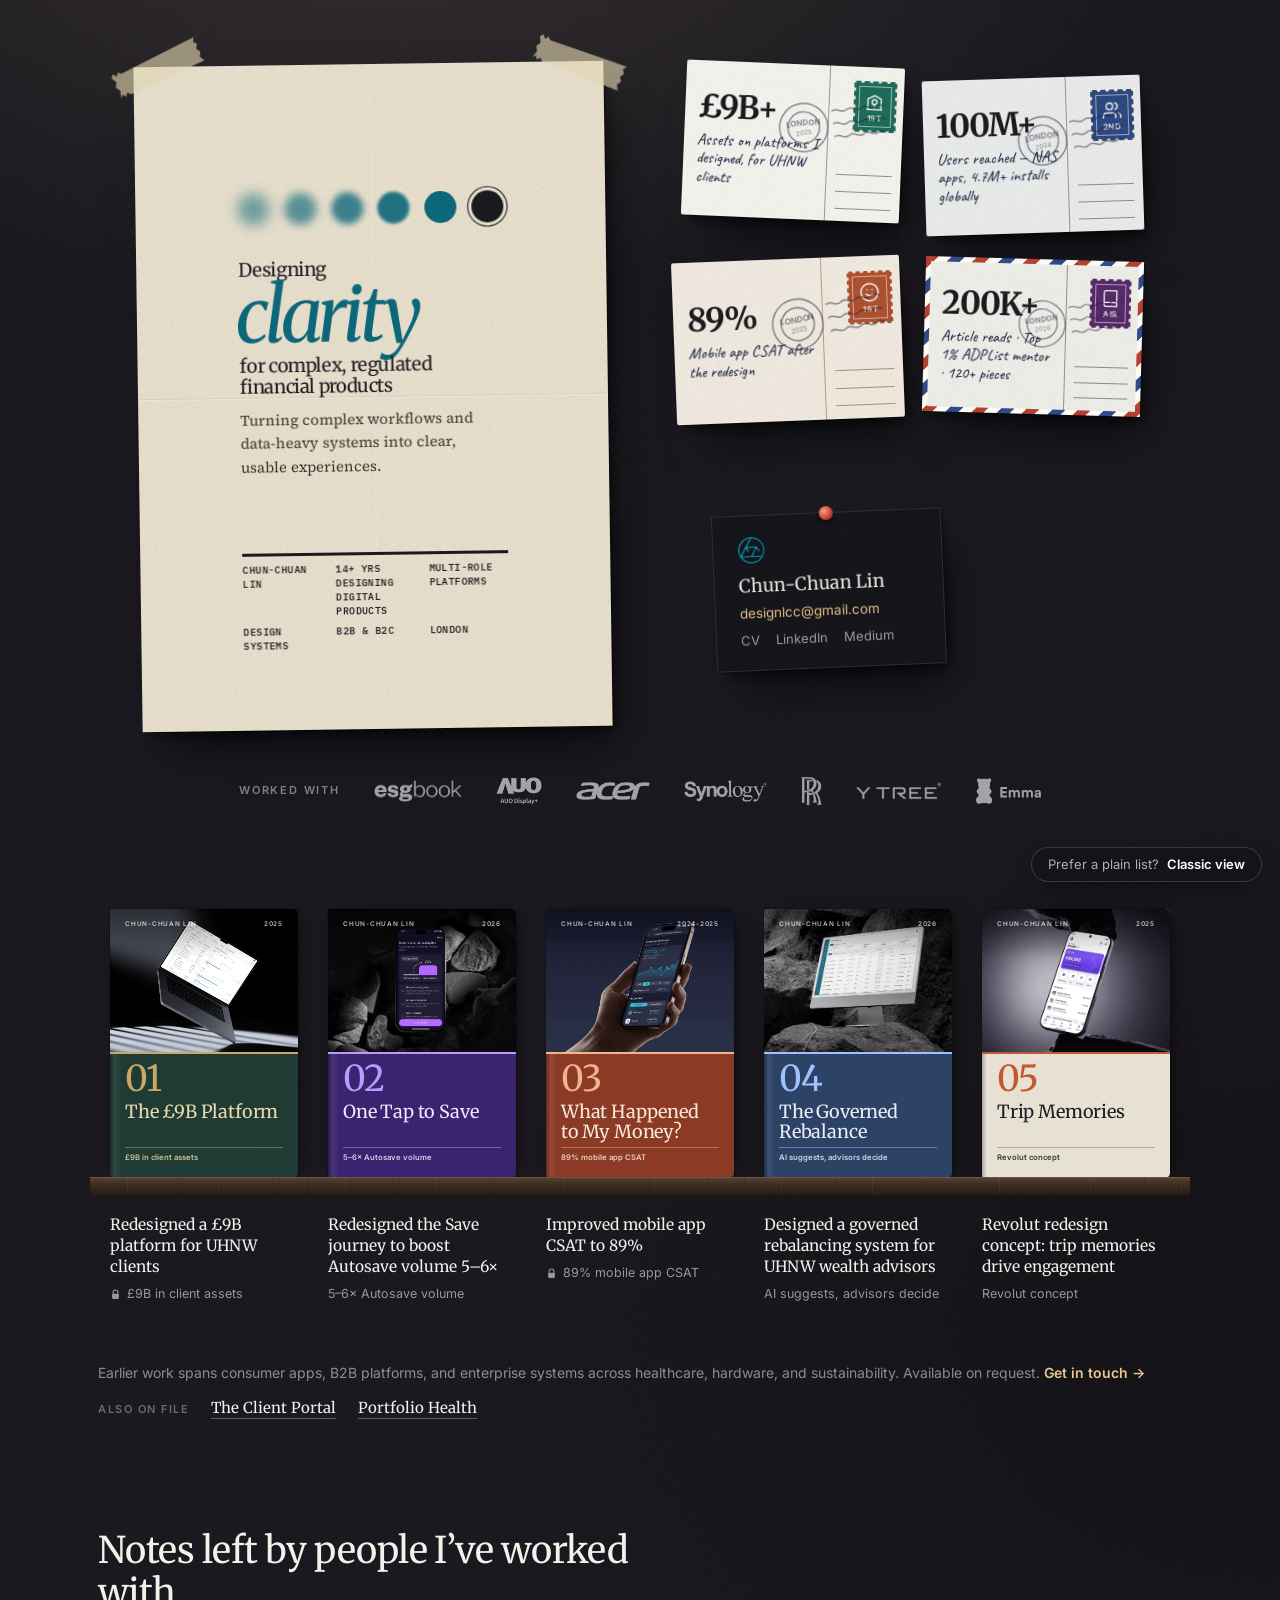
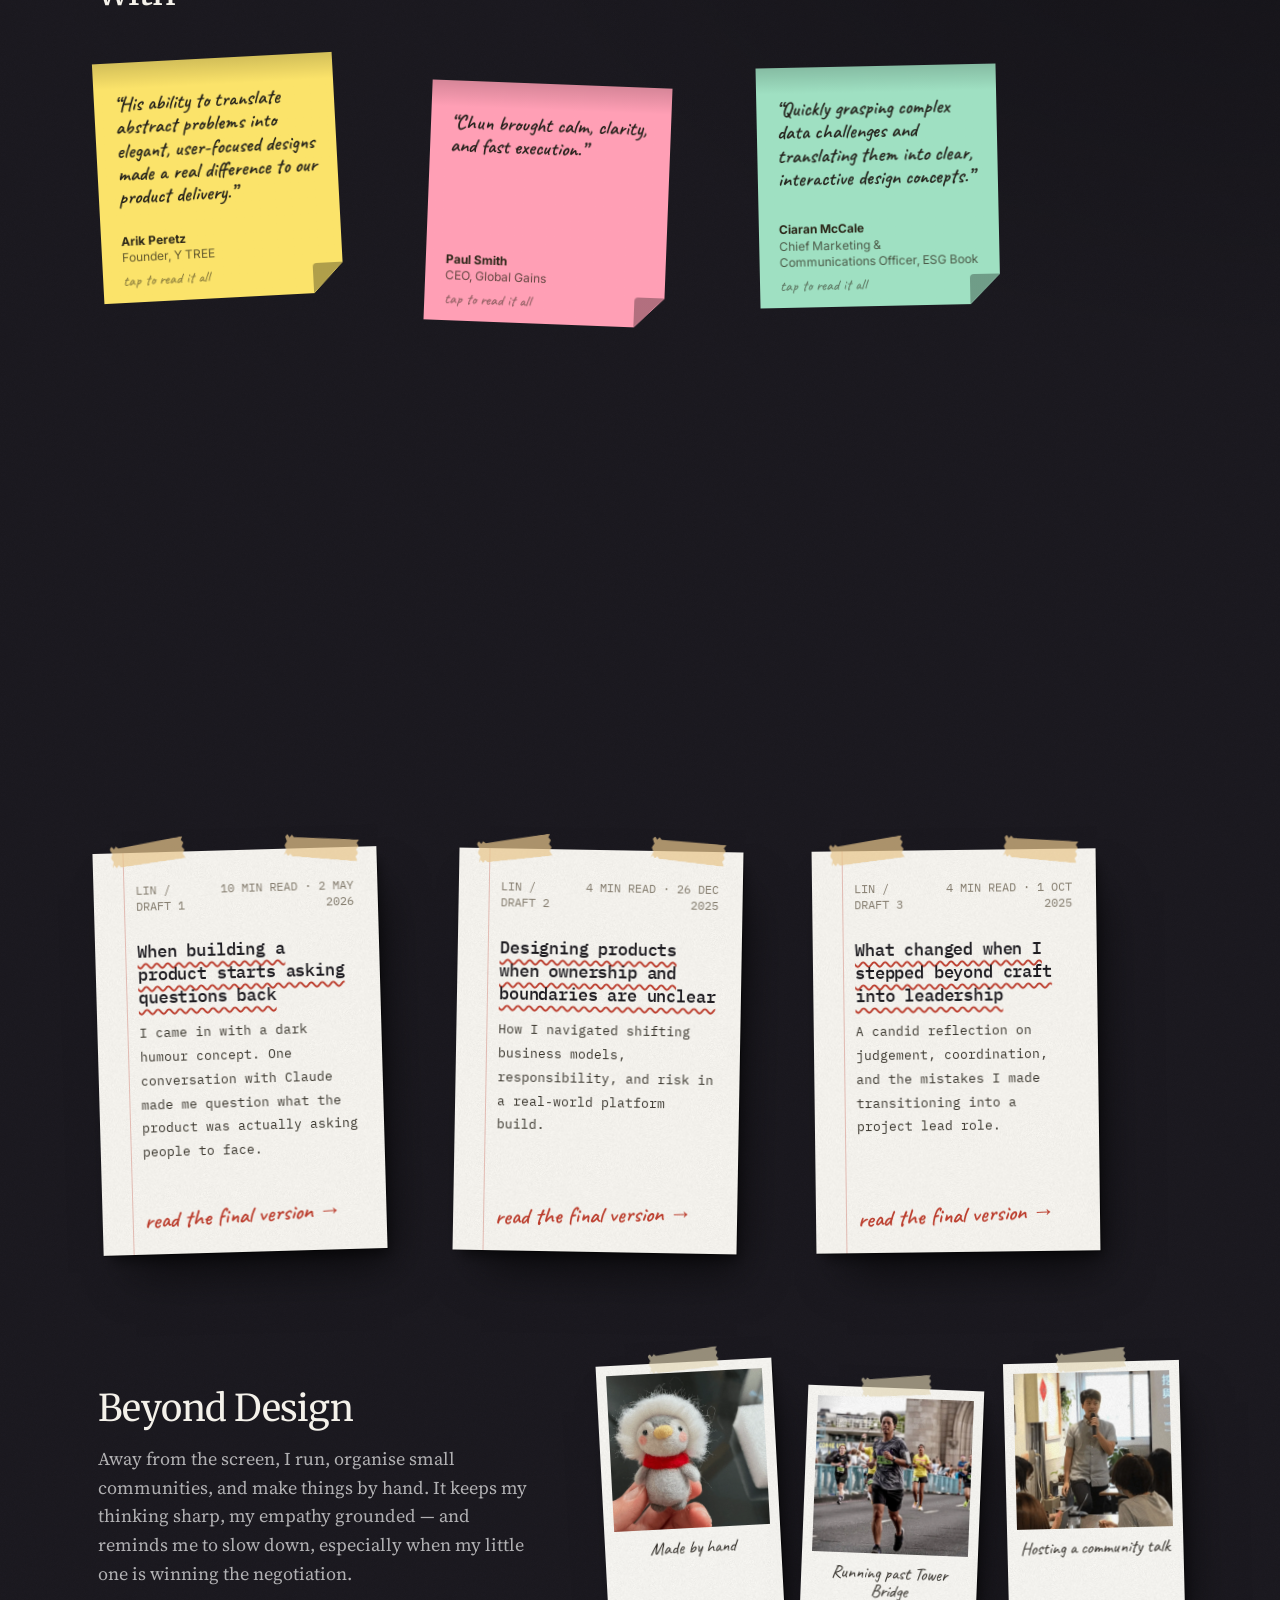
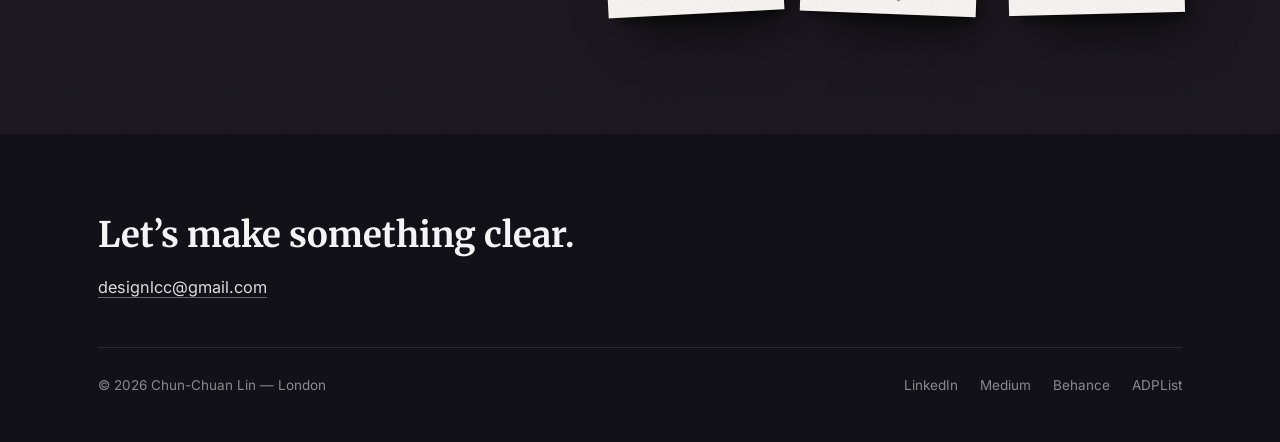
==== commit 97f393ff: "Put Trip Memories on the shelf and hide the Trust Layer" ====
--- a/index.html
+++ b/index.html
@@ -75,12 +75,12 @@
     </div><div class="fitem reveal" style="--bb:#2c4366;--bi:#e9eef7;--ba:#9fc1ff">
       <button class="book" type="button" data-i="3" aria-label="Open the book: The Governed Rebalance"><span class="cover"><span class="cv cv--band"><span class="cv-top"><span>Chun-Chuan Lin</span><span>2026</span></span><span class="cv-pic"><img src="assets/img/E0ivBHq7jXSnA6J9aW9na1RmKs.webp" alt="" loading="lazy" style="object-position:50% 55%"></span><span class="cv-words"><span class="cv-num">04</span><span class="cv-title">The Governed Rebalance</span><span class="cv-rule"></span><span class="cv-out">AI suggests, advisors decide</span></span></span></span></button>
       <a class="lab" href="work/wealth-management-system.html"><b>Designed a governed rebalancing system for UHNW wealth advisors</b><span>AI suggests, advisors decide</span></a>
-    </div><div class="fitem reveal" style="--bb:#0b1640;--bi:#eef3ff;--ba:#00deb6">
-      <button class="book" type="button" data-i="4" aria-label="Open the book: The Trust Layer"><span class="cover"><span class="cv cv--band"><span class="cv-top"><span>Chun-Chuan Lin</span><span>2026</span></span><span class="cv-pic"><img src="assets/img/cs8-feature-card.webp" alt="" loading="lazy" style="object-position:22% 50%"></span><span class="cv-words"><span class="cv-num">05</span><span class="cv-title">The Trust Layer</span><span class="cv-rule"></span><span class="cv-out">Self-directed concept</span></span></span></span></button>
-      <a class="lab" href="work/rightmove-partners.html"><b>Designed a trust layer for how Rightmove matches agents with sellers</b><span>Self-directed concept</span></a>
+    </div><div class="fitem reveal" style="--bb:#e6e1d3;--bi:#1d1d24;--ba:#c4572d">
+      <button class="book" type="button" data-i="4" aria-label="Open the book: Trip Memories"><span class="cover"><span class="cv cv--band"><span class="cv-top"><span>Chun-Chuan Lin</span><span>2025</span></span><span class="cv-pic"><img src="assets/img/TrorWvIDo5zv1eS2h04sgSZOtJ8.webp" alt="" loading="lazy" style="object-position:50% 45%"></span><span class="cv-words"><span class="cv-num">05</span><span class="cv-title">Trip Memories</span><span class="cv-rule"></span><span class="cv-out">Revolut concept</span></span></span></span></button>
+      <a class="lab" href="work/trip-memories.html"><b>Revolut redesign concept: trip memories drive engagement</b><span>Revolut concept</span></a>
     </div></div>
     <p class="earlier-w reveal">Earlier work spans consumer apps, B2B platforms, and enterprise systems across healthcare, hardware, and sustainability. Available on request. <a href="mailto:designlcc@gmail.com">Get in touch &rarr;</a></p>
-    <p class="earlier-w more-w reveal"><span>Also on file</span><a href="work/client-portal.html">The Client Portal</a><a href="work/portfolio-health.html">Portfolio Health</a><a href="work/trip-memories.html">Trip Memories</a></p>
+    <p class="earlier-w more-w reveal"><span>Also on file</span><a href="work/client-portal.html">The Client Portal</a><a href="work/portfolio-health.html">Portfolio Health</a></p>
   </section>
 
   <section class="wall-sec" id="praise">
@@ -154,7 +154,7 @@
     <button class="rd-btn rd-next" type="button" aria-label="Next page">&rsaquo;</button>
   </div>
 </dialog>
-<script type="application/json" id="books-data">[{"ch":"01","short":"The £9B Platform","title":"Redesigned a £9B platform for UHNW clients","desc":"Improved data interpretation and redesigned multi-role workflows across advisors, analysts, and data operations for a clearer, more efficient platform.","meta":"Fintech · Professional tool · 2025","year":"2025","outcome":"£9B in client assets","cover":"\u003cspan class=\"cv cv--band\">\u003cspan class=\"cv-top\">\u003cspan>Chun-Chuan Lin\u003c/span>\u003cspan>2025\u003c/span>\u003c/span>\u003cspan class=\"cv-pic\">\u003cimg src=\"assets/img/VFbImBTynQh7F0MmkZp4YDalEAE.webp\" alt=\"\" loading=\"lazy\" style=\"object-position:40% 50%\">\u003c/span>\u003cspan class=\"cv-words\">\u003cspan class=\"cv-num\">01\u003c/span>\u003cspan class=\"cv-title\">The £9B Platform\u003c/span>\u003cspan class=\"cv-rule\">\u003c/span>\u003cspan class=\"cv-out\">£9B in client assets\u003c/span>\u003c/span>\u003c/span>","pages":[],"img":"assets/img/VFbImBTynQh7F0MmkZp4YDalEAE.webp","href":"work/provider-redesign.html","locked":true,"bg":"#1f3b33","ink":"#ead9ae","acc":"#c9a868"},{"ch":"02","short":"One Tap to Save","title":"Redesigned the Save journey to boost Autosave volume 5–6×","desc":"Collapsed a two-step, wallet-mediated deposit flow into one action, removing the forced waits that were driving the decline.","meta":"Fintech · iOS and Android app · 2026","year":"2026","outcome":"5–6× Autosave volume","cover":"\u003cspan class=\"cv cv--band\">\u003cspan class=\"cv-top\">\u003cspan>Chun-Chuan Lin\u003c/span>\u003cspan>2026\u003c/span>\u003c/span>\u003cspan class=\"cv-pic\">\u003cimg src=\"assets/img/cs7-feature-card.webp\" alt=\"\" loading=\"lazy\" style=\"object-position:50% 30%\">\u003c/span>\u003cspan class=\"cv-words\">\u003cspan class=\"cv-num\">02\u003c/span>\u003cspan class=\"cv-title\">One Tap to Save\u003c/span>\u003cspan class=\"cv-rule\">\u003c/span>\u003cspan class=\"cv-out\">5–6× Autosave volume\u003c/span>\u003c/span>\u003c/span>","pages":[{"t":"Summary","text":"A seven-month decline in Autosave engagement reversed within weeks of launch. Daily Autosave volume rose from roughly 10/day pre-launch to 50–60/day for the following month, and dropping the wallet vendor cut a recurring cost of roughly £10,000–20,000/month.","points":["Deposit steps cut in half","7-month Autosave decline reversed","Five-figure monthly saving"],"img":""},{"t":"The Problem","text":"Weekly Autosave-setup volume had been declining for roughly seven months before this project started. That trend signalled something in the Save setup journey was blocking users — which step wasn't yet clear.","points":[],"img":"assets/img/cs7-problem-decline-chart.webp"},{"t":"Diagnosis","text":"Diagnosis without full instrumentation","points":["KYC review","Funding the wallet","Subscription pitch"],"img":"assets/img/cs7-diag-flow-kyc.webp"},{"t":"The Solution","text":"Removing the wallet","points":["Funding wait + second wait — gone","Subscription pitch — gone","KYC wait — moved"],"img":"assets/img/cs7-diag-decision-tree.svg"},{"t":"Alternatives Considered","text":"Two simpler options came up early, both appealing for the same reason: they cost less to build. Both were rejected once their trade-offs became clear.","points":["Auto-sweep from the wallet","One payment rail for every deposit"],"img":""}],"img":"assets/img/cs7-feature-card.webp","href":"work/save-journey-redesign.html","locked":false,"bg":"#3a2470","ink":"#efe6ff","acc":"#b99bff"},{"ch":"03","short":"What Happened to My Money?","title":"Improved mobile app CSAT to 89%","desc":"Clarified financial data across navigation, structure, and metrics to create a clearer, more trustworthy experience.","meta":"Fintech · iOS and Android app · 2024-2025","year":"2024-2025","outcome":"89% mobile app CSAT","cover":"\u003cspan class=\"cv cv--band\">\u003cspan class=\"cv-top\">\u003cspan>Chun-Chuan Lin\u003c/span>\u003cspan>2024-2025\u003c/span>\u003c/span>\u003cspan class=\"cv-pic\">\u003cimg src=\"assets/img/YumomZDwZKkCPeDbRDVu0XXveg.webp\" alt=\"\" loading=\"lazy\" style=\"object-position:70% 35%\">\u003c/span>\u003cspan class=\"cv-words\">\u003cspan class=\"cv-num\">03\u003c/span>\u003cspan class=\"cv-title\">What Happened to My Money?\u003c/span>\u003cspan class=\"cv-rule\">\u003c/span>\u003cspan class=\"cv-out\">89% mobile app CSAT\u003c/span>\u003c/span>\u003c/span>","pages":[],"img":"assets/img/YumomZDwZKkCPeDbRDVu0XXveg.webp","href":"work/home-redesign.html","locked":true,"bg":"#8b3a26","ink":"#f8e8dc","acc":"#f2b48c"},{"ch":"04","short":"The Governed Rebalance","title":"Designed a governed rebalancing system for UHNW wealth advisors","desc":"Architected an end-to-end portfolio rebalancing workflow where AI surfaces recommendations, advisors decide, and every action stays auditable and mandate-aligned.","meta":"Fintech · Professional tool · 2026","year":"2026","outcome":"AI suggests, advisors decide","cover":"\u003cspan class=\"cv cv--band\">\u003cspan class=\"cv-top\">\u003cspan>Chun-Chuan Lin\u003c/span>\u003cspan>2026\u003c/span>\u003c/span>\u003cspan class=\"cv-pic\">\u003cimg src=\"assets/img/E0ivBHq7jXSnA6J9aW9na1RmKs.webp\" alt=\"\" loading=\"lazy\" style=\"object-position:50% 55%\">\u003c/span>\u003cspan class=\"cv-words\">\u003cspan class=\"cv-num\">04\u003c/span>\u003cspan class=\"cv-title\">The Governed Rebalance\u003c/span>\u003cspan class=\"cv-rule\">\u003c/span>\u003cspan class=\"cv-out\">AI suggests, advisors decide\u003c/span>\u003c/span>\u003c/span>","pages":[{"t":"Discovery","text":"This isn't a dashboard problem. It's a decision governance problem.","points":["Multiple stakeholders","Complex workflow","Regulatory accountability"],"img":"assets/img/x9WH2NC8tBtmjR3SEHw8lYLTRI.webp"},{"t":"The architecture","text":"From drift to decision — an 8-step governed workflow","points":[],"img":"assets/img/rzPCHtE52T68TOkpEXy7BM6eoa8.webp"},{"t":"Reflection","text":"The hardest part wasn't the UI — it was defining what \"done\" looks like","points":[],"img":""}],"img":"assets/img/E0ivBHq7jXSnA6J9aW9na1RmKs.webp","href":"work/wealth-management-system.html","locked":false,"bg":"#2c4366","ink":"#e9eef7","acc":"#9fc1ff"},{"ch":"05","short":"The Trust Layer","title":"Designed a trust layer for how Rightmove matches agents with sellers","desc":"Replaced a list of pre-ticked, paid agents with a ranking sellers can understand, plus a profile showing agents how to earn their place. Self-directed concept with a clickable prototype.","meta":"Proptech · Two-sided marketplace · 2026","year":"2026","outcome":"Self-directed concept","cover":"\u003cspan class=\"cv cv--band\">\u003cspan class=\"cv-top\">\u003cspan>Chun-Chuan Lin\u003c/span>\u003cspan>2026\u003c/span>\u003c/span>\u003cspan class=\"cv-pic\">\u003cimg src=\"assets/img/cs8-feature-card.webp\" alt=\"\" loading=\"lazy\" style=\"object-position:22% 50%\">\u003c/span>\u003cspan class=\"cv-words\">\u003cspan class=\"cv-num\">05\u003c/span>\u003cspan class=\"cv-title\">The Trust Layer\u003c/span>\u003cspan class=\"cv-rule\">\u003c/span>\u003cspan class=\"cv-out\">Self-directed concept\u003c/span>\u003c/span>\u003c/span>","pages":[{"t":"Summary","text":"Rightmove's valuation flow says you'll get a visit from local agents you choose. In practice, you get a list where every agent is already ticked and every one has paid to be there. I used that gap to work through what a Lead Product Designer on Rightmove's Partners team would need to solve.","points":["Looked at both sides","Three directions compared","A full flow"],"img":""},{"t":"The Problem","text":"Before designing anything, I went through the live flow on my phone, choosing the in-home valuation option.","points":["For sellers: no real choice","For agents: pay or go unseen"],"img":"assets/img/cs8-today-flow.webp"},{"t":"Alternatives Considered","text":"I wanted three directions that were actually different, so the choice between them would mean something.","points":[],"img":"assets/img/cs8-tradeoff.webp"},{"t":"The Approach","text":"Paying should decide where an agent appears, not whether a seller trusts them. I'd release this in three phases.","points":["Phase 1: Stop the list being 100% paid","Phase 2: Add a ranking based on performance","Phase 3: Link the two"],"img":""},{"t":"The Prototype","text":"I built the whole seller journey in code, so it can be clicked through, not just looked at.","points":["One agent, one button","Reasons in plain words","Nothing ticked in advance"],"img":"assets/img/cs8-flow-poster.webp"}],"img":"assets/img/cs8-feature-card.webp","href":"work/rightmove-partners.html","locked":false,"bg":"#0b1640","ink":"#eef3ff","acc":"#00deb6"}]</script>
+<script type="application/json" id="books-data">[{"ch":"01","short":"The £9B Platform","title":"Redesigned a £9B platform for UHNW clients","desc":"Improved data interpretation and redesigned multi-role workflows across advisors, analysts, and data operations for a clearer, more efficient platform.","meta":"Fintech · Professional tool · 2025","year":"2025","outcome":"£9B in client assets","cover":"\u003cspan class=\"cv cv--band\">\u003cspan class=\"cv-top\">\u003cspan>Chun-Chuan Lin\u003c/span>\u003cspan>2025\u003c/span>\u003c/span>\u003cspan class=\"cv-pic\">\u003cimg src=\"assets/img/VFbImBTynQh7F0MmkZp4YDalEAE.webp\" alt=\"\" loading=\"lazy\" style=\"object-position:40% 50%\">\u003c/span>\u003cspan class=\"cv-words\">\u003cspan class=\"cv-num\">01\u003c/span>\u003cspan class=\"cv-title\">The £9B Platform\u003c/span>\u003cspan class=\"cv-rule\">\u003c/span>\u003cspan class=\"cv-out\">£9B in client assets\u003c/span>\u003c/span>\u003c/span>","pages":[],"img":"assets/img/VFbImBTynQh7F0MmkZp4YDalEAE.webp","href":"work/provider-redesign.html","locked":true,"bg":"#1f3b33","ink":"#ead9ae","acc":"#c9a868"},{"ch":"02","short":"One Tap to Save","title":"Redesigned the Save journey to boost Autosave volume 5–6×","desc":"Collapsed a two-step, wallet-mediated deposit flow into one action, removing the forced waits that were driving the decline.","meta":"Fintech · iOS and Android app · 2026","year":"2026","outcome":"5–6× Autosave volume","cover":"\u003cspan class=\"cv cv--band\">\u003cspan class=\"cv-top\">\u003cspan>Chun-Chuan Lin\u003c/span>\u003cspan>2026\u003c/span>\u003c/span>\u003cspan class=\"cv-pic\">\u003cimg src=\"assets/img/cs7-feature-card.webp\" alt=\"\" loading=\"lazy\" style=\"object-position:50% 30%\">\u003c/span>\u003cspan class=\"cv-words\">\u003cspan class=\"cv-num\">02\u003c/span>\u003cspan class=\"cv-title\">One Tap to Save\u003c/span>\u003cspan class=\"cv-rule\">\u003c/span>\u003cspan class=\"cv-out\">5–6× Autosave volume\u003c/span>\u003c/span>\u003c/span>","pages":[{"t":"Summary","text":"A seven-month decline in Autosave engagement reversed within weeks of launch. Daily Autosave volume rose from roughly 10/day pre-launch to 50–60/day for the following month, and dropping the wallet vendor cut a recurring cost of roughly £10,000–20,000/month.","points":["Deposit steps cut in half","7-month Autosave decline reversed","Five-figure monthly saving"],"img":""},{"t":"The Problem","text":"Weekly Autosave-setup volume had been declining for roughly seven months before this project started. That trend signalled something in the Save setup journey was blocking users — which step wasn't yet clear.","points":[],"img":"assets/img/cs7-problem-decline-chart.webp"},{"t":"Diagnosis","text":"Diagnosis without full instrumentation","points":["KYC review","Funding the wallet","Subscription pitch"],"img":"assets/img/cs7-diag-flow-kyc.webp"},{"t":"The Solution","text":"Removing the wallet","points":["Funding wait + second wait — gone","Subscription pitch — gone","KYC wait — moved"],"img":"assets/img/cs7-diag-decision-tree.svg"},{"t":"Alternatives Considered","text":"Two simpler options came up early, both appealing for the same reason: they cost less to build. Both were rejected once their trade-offs became clear.","points":["Auto-sweep from the wallet","One payment rail for every deposit"],"img":""}],"img":"assets/img/cs7-feature-card.webp","href":"work/save-journey-redesign.html","locked":false,"bg":"#3a2470","ink":"#efe6ff","acc":"#b99bff"},{"ch":"03","short":"What Happened to My Money?","title":"Improved mobile app CSAT to 89%","desc":"Clarified financial data across navigation, structure, and metrics to create a clearer, more trustworthy experience.","meta":"Fintech · iOS and Android app · 2024-2025","year":"2024-2025","outcome":"89% mobile app CSAT","cover":"\u003cspan class=\"cv cv--band\">\u003cspan class=\"cv-top\">\u003cspan>Chun-Chuan Lin\u003c/span>\u003cspan>2024-2025\u003c/span>\u003c/span>\u003cspan class=\"cv-pic\">\u003cimg src=\"assets/img/YumomZDwZKkCPeDbRDVu0XXveg.webp\" alt=\"\" loading=\"lazy\" style=\"object-position:70% 35%\">\u003c/span>\u003cspan class=\"cv-words\">\u003cspan class=\"cv-num\">03\u003c/span>\u003cspan class=\"cv-title\">What Happened to My Money?\u003c/span>\u003cspan class=\"cv-rule\">\u003c/span>\u003cspan class=\"cv-out\">89% mobile app CSAT\u003c/span>\u003c/span>\u003c/span>","pages":[],"img":"assets/img/YumomZDwZKkCPeDbRDVu0XXveg.webp","href":"work/home-redesign.html","locked":true,"bg":"#8b3a26","ink":"#f8e8dc","acc":"#f2b48c"},{"ch":"04","short":"The Governed Rebalance","title":"Designed a governed rebalancing system for UHNW wealth advisors","desc":"Architected an end-to-end portfolio rebalancing workflow where AI surfaces recommendations, advisors decide, and every action stays auditable and mandate-aligned.","meta":"Fintech · Professional tool · 2026","year":"2026","outcome":"AI suggests, advisors decide","cover":"\u003cspan class=\"cv cv--band\">\u003cspan class=\"cv-top\">\u003cspan>Chun-Chuan Lin\u003c/span>\u003cspan>2026\u003c/span>\u003c/span>\u003cspan class=\"cv-pic\">\u003cimg src=\"assets/img/E0ivBHq7jXSnA6J9aW9na1RmKs.webp\" alt=\"\" loading=\"lazy\" style=\"object-position:50% 55%\">\u003c/span>\u003cspan class=\"cv-words\">\u003cspan class=\"cv-num\">04\u003c/span>\u003cspan class=\"cv-title\">The Governed Rebalance\u003c/span>\u003cspan class=\"cv-rule\">\u003c/span>\u003cspan class=\"cv-out\">AI suggests, advisors decide\u003c/span>\u003c/span>\u003c/span>","pages":[{"t":"Discovery","text":"This isn't a dashboard problem. It's a decision governance problem.","points":["Multiple stakeholders","Complex workflow","Regulatory accountability"],"img":"assets/img/x9WH2NC8tBtmjR3SEHw8lYLTRI.webp"},{"t":"The architecture","text":"From drift to decision — an 8-step governed workflow","points":[],"img":"assets/img/rzPCHtE52T68TOkpEXy7BM6eoa8.webp"},{"t":"Reflection","text":"The hardest part wasn't the UI — it was defining what \"done\" looks like","points":[],"img":""}],"img":"assets/img/E0ivBHq7jXSnA6J9aW9na1RmKs.webp","href":"work/wealth-management-system.html","locked":false,"bg":"#2c4366","ink":"#e9eef7","acc":"#9fc1ff"},{"ch":"05","short":"Trip Memories","title":"Revolut redesign concept: trip memories drive engagement","desc":"Reframed transactions as trip memories to create a more emotional, engaging money experience.","meta":"Fintech · Android app · 2025","year":"2025","outcome":"Revolut concept","cover":"\u003cspan class=\"cv cv--band\">\u003cspan class=\"cv-top\">\u003cspan>Chun-Chuan Lin\u003c/span>\u003cspan>2025\u003c/span>\u003c/span>\u003cspan class=\"cv-pic\">\u003cimg src=\"assets/img/TrorWvIDo5zv1eS2h04sgSZOtJ8.webp\" alt=\"\" loading=\"lazy\" style=\"object-position:50% 45%\">\u003c/span>\u003cspan class=\"cv-words\">\u003cspan class=\"cv-num\">05\u003c/span>\u003cspan class=\"cv-title\">Trip Memories\u003c/span>\u003cspan class=\"cv-rule\">\u003c/span>\u003cspan class=\"cv-out\">Revolut concept\u003c/span>\u003c/span>\u003c/span>","pages":[{"t":"Discovery","text":"A heuristic review of the current home screen revealed a consistent pattern: the interface prioritises density over clarity.","points":["Feature discoverability is low","Visual appeal feels flat","There's no financial context"],"img":"assets/img/lN99x2y37KHawiuTkNTEkr0ffU.webp"},{"t":"Insight","text":"Almost every time users described a moment of genuine engagement with their finances, the context was the same: they were travelling.","points":[],"img":"assets/img/iSzRPQRQfrJ6HXk7Swxn3JfUgw.webp"},{"t":"Design approach","text":"Rather than converging on a single solution, I explored three levels of ambition — from pragmatic to speculative — to demonstrate a range of strategic and creative thinking.","points":[],"img":"assets/img/EyIKhe2f76hxMcVEf4INOZa4OI.webp"},{"t":"Version 3 - Travel as a life layer","text":"Version 3 is not a UI refresh. It is a strategic response to an unmet user need: the desire to understand money in context — specifically, the context of lived experience.","points":["Smart Saving","Travel Memories","Travel Insights"],"img":"assets/img/axuKjE609rgfnL7z2CVEKw0I.webp"},{"t":"User journey","text":"To make the concept tangible, I mapped a single user — Lena — across the full lifecycle of a trip. The scenario is not a persona exercise. It is a design stress-test: does each feature earn its place at each stage of the journey?","points":[],"img":"assets/img/AsiWYnjdcmSt2nktjFScLilHYS4.webp"}],"img":"assets/img/TrorWvIDo5zv1eS2h04sgSZOtJ8.webp","href":"work/trip-memories.html","locked":false,"bg":"#e6e1d3","ink":"#1d1d24","acc":"#c4572d"}]</script>
 </main>
 <footer class="foot" id="contact">
   <div class="foot-in">
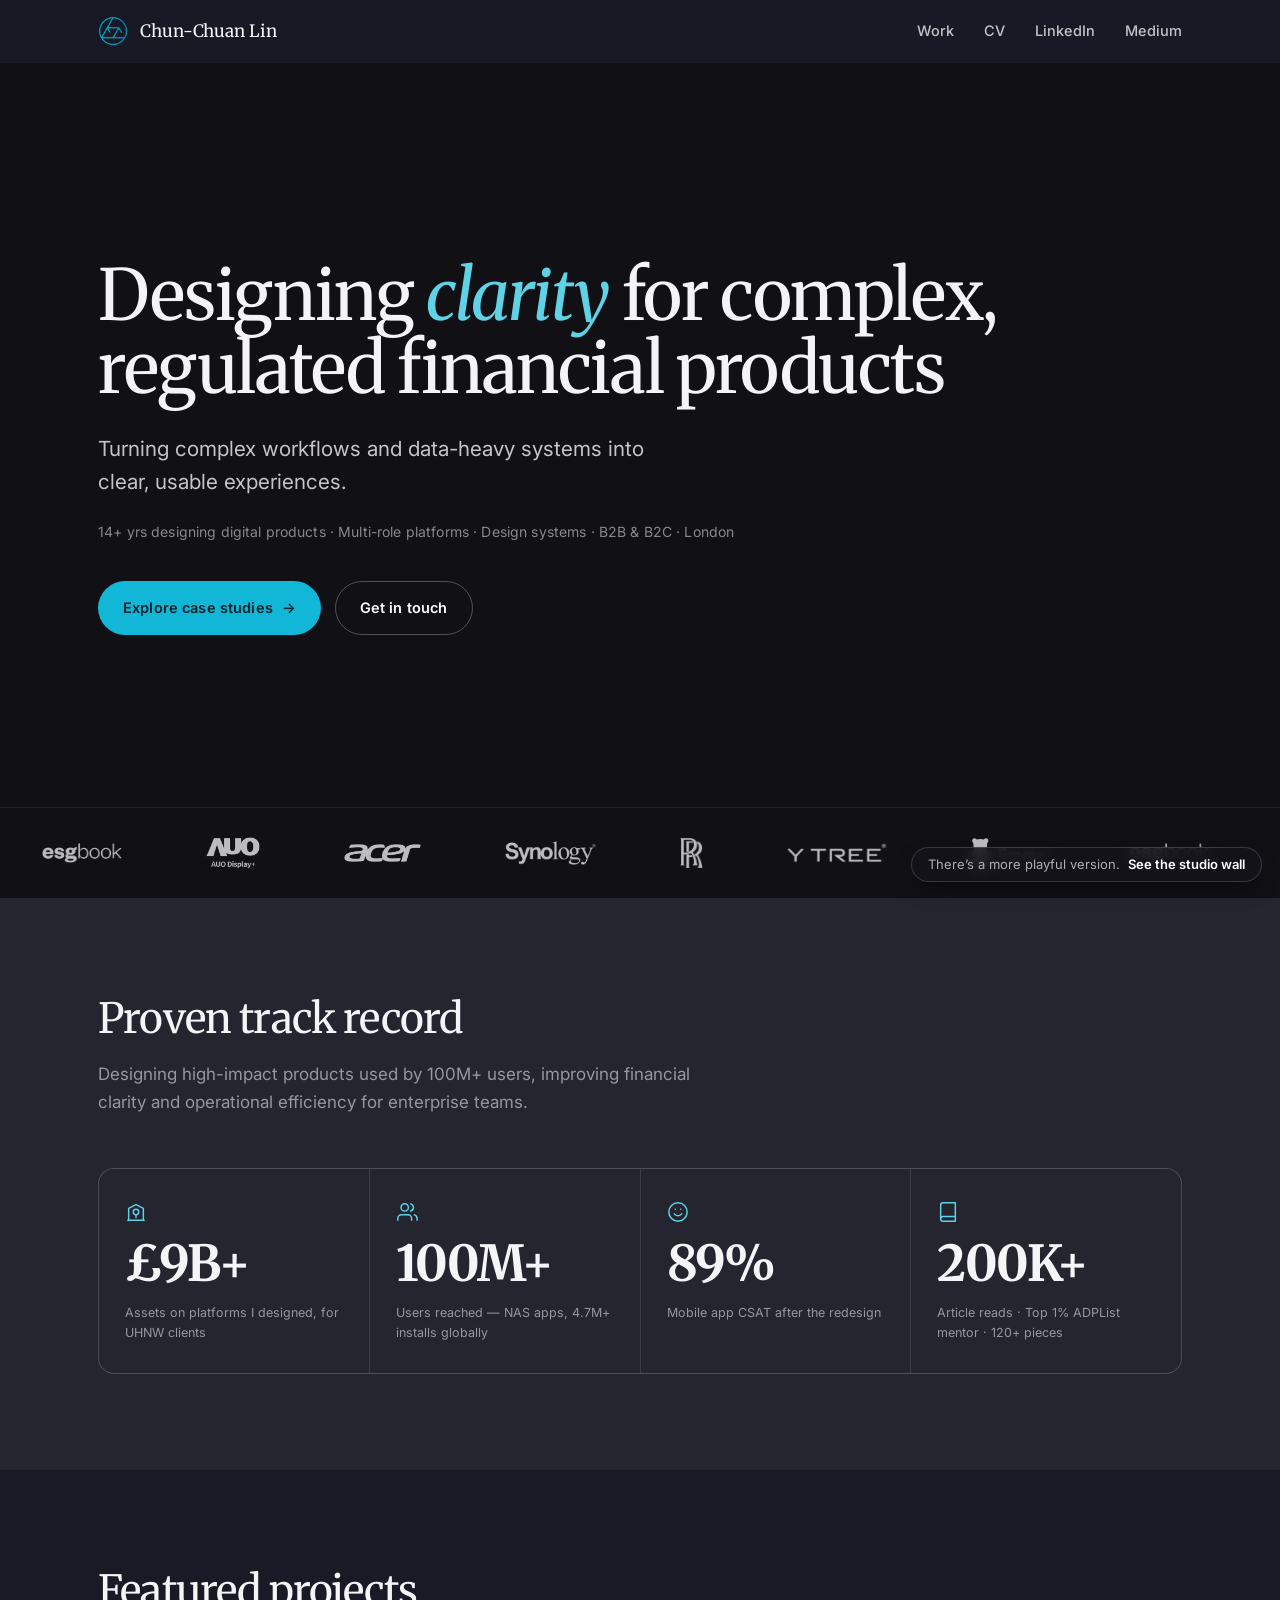
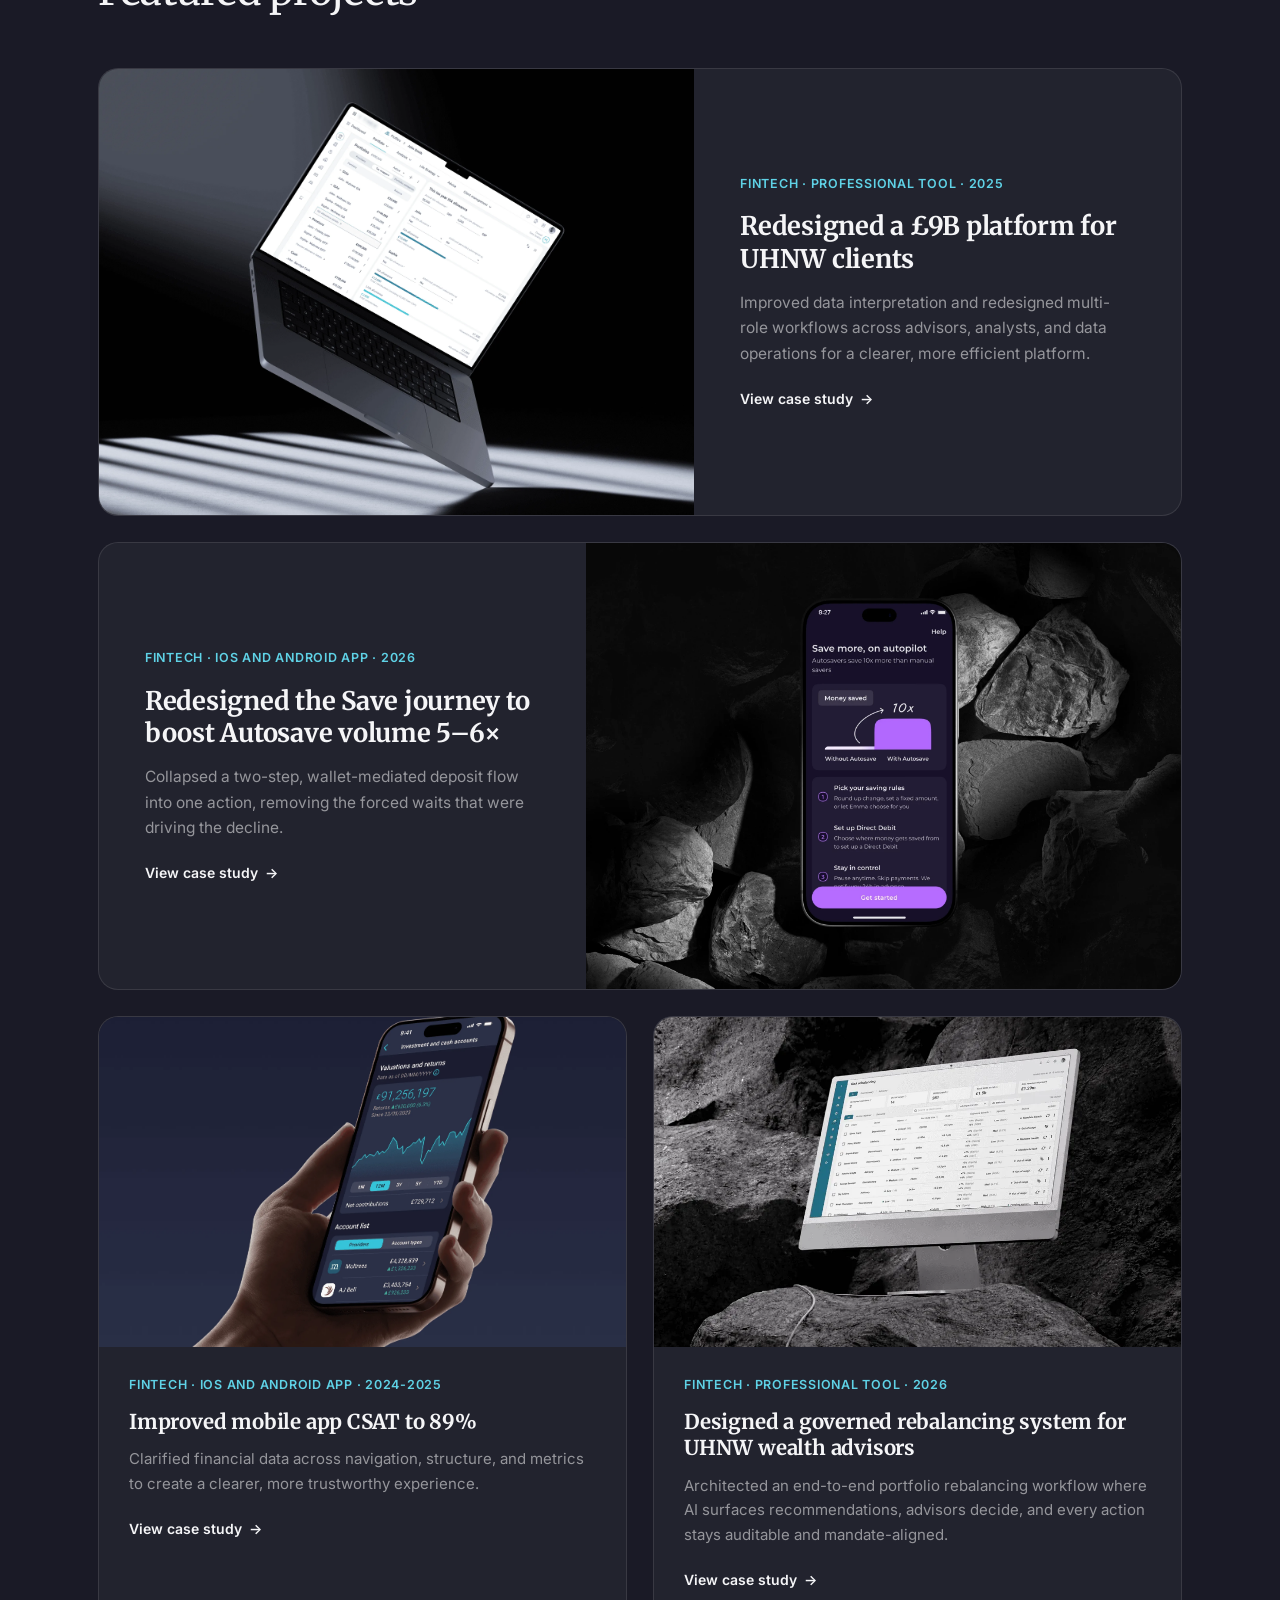
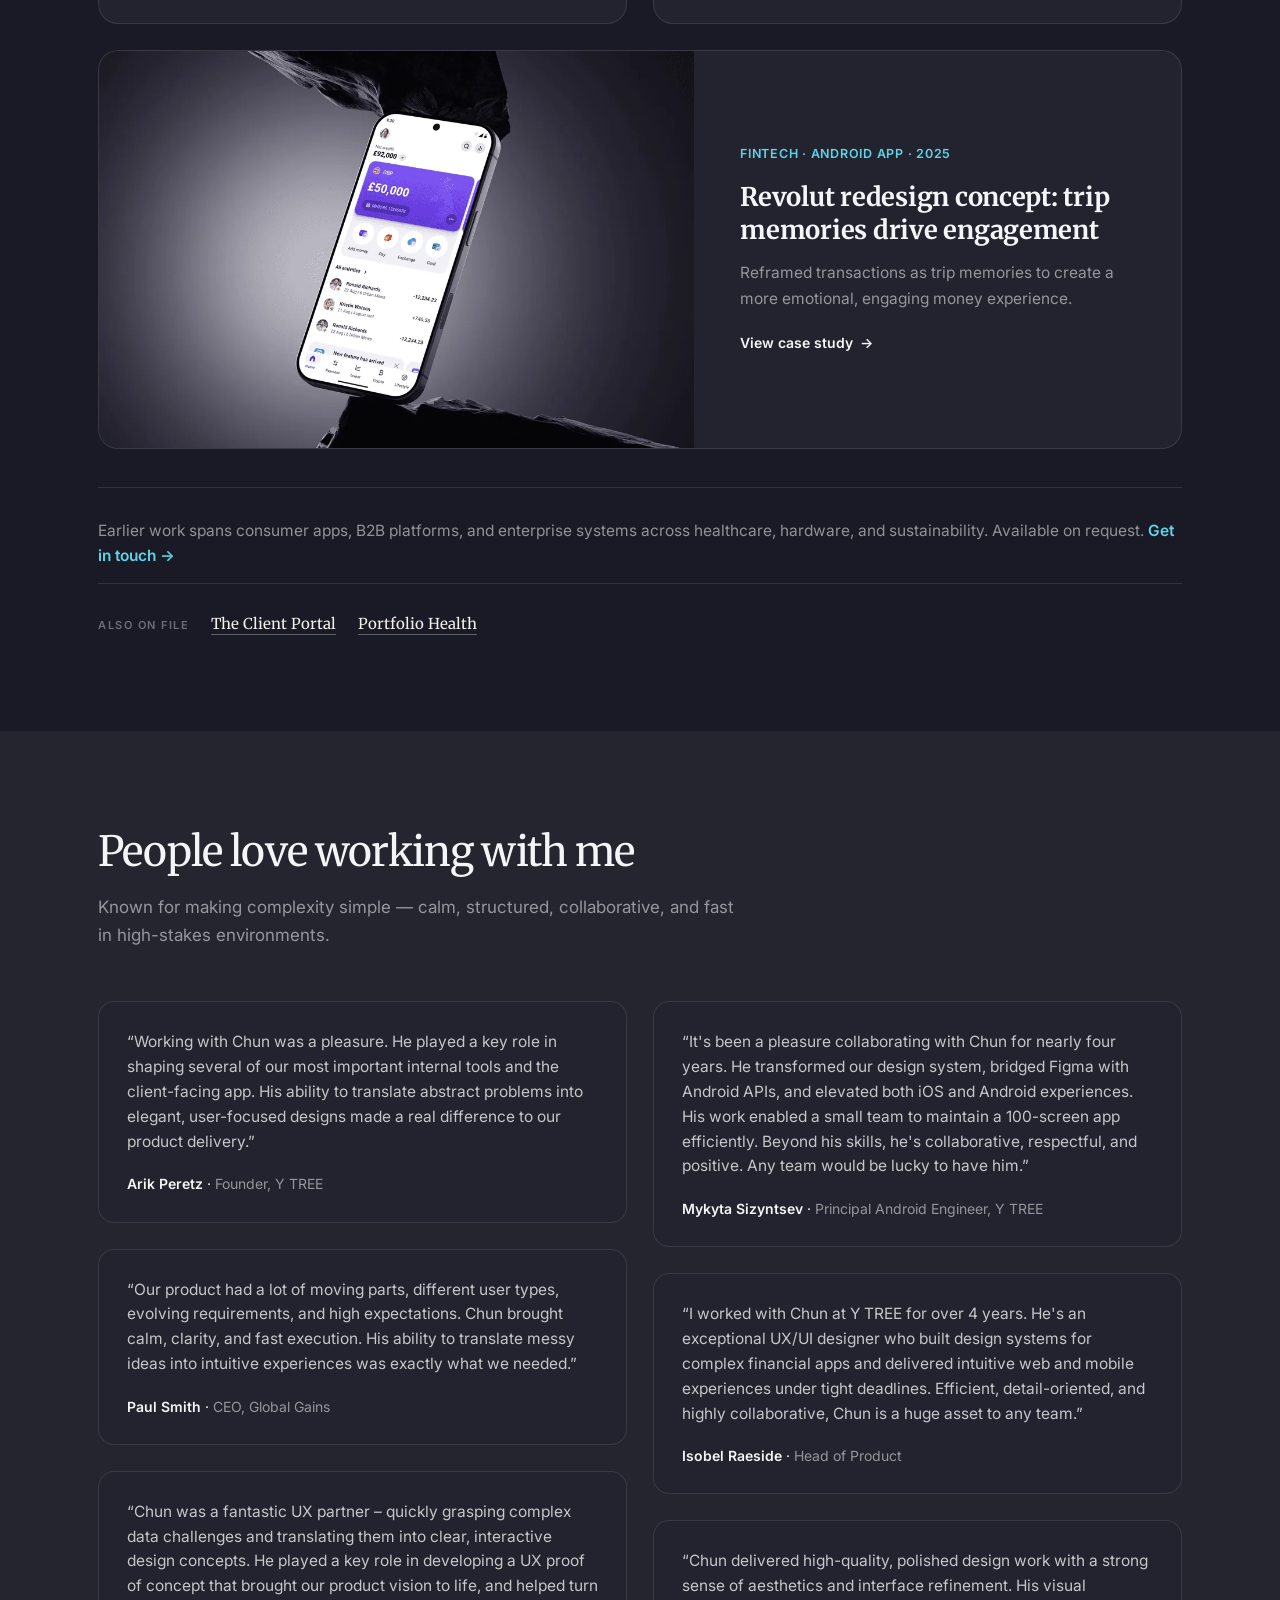
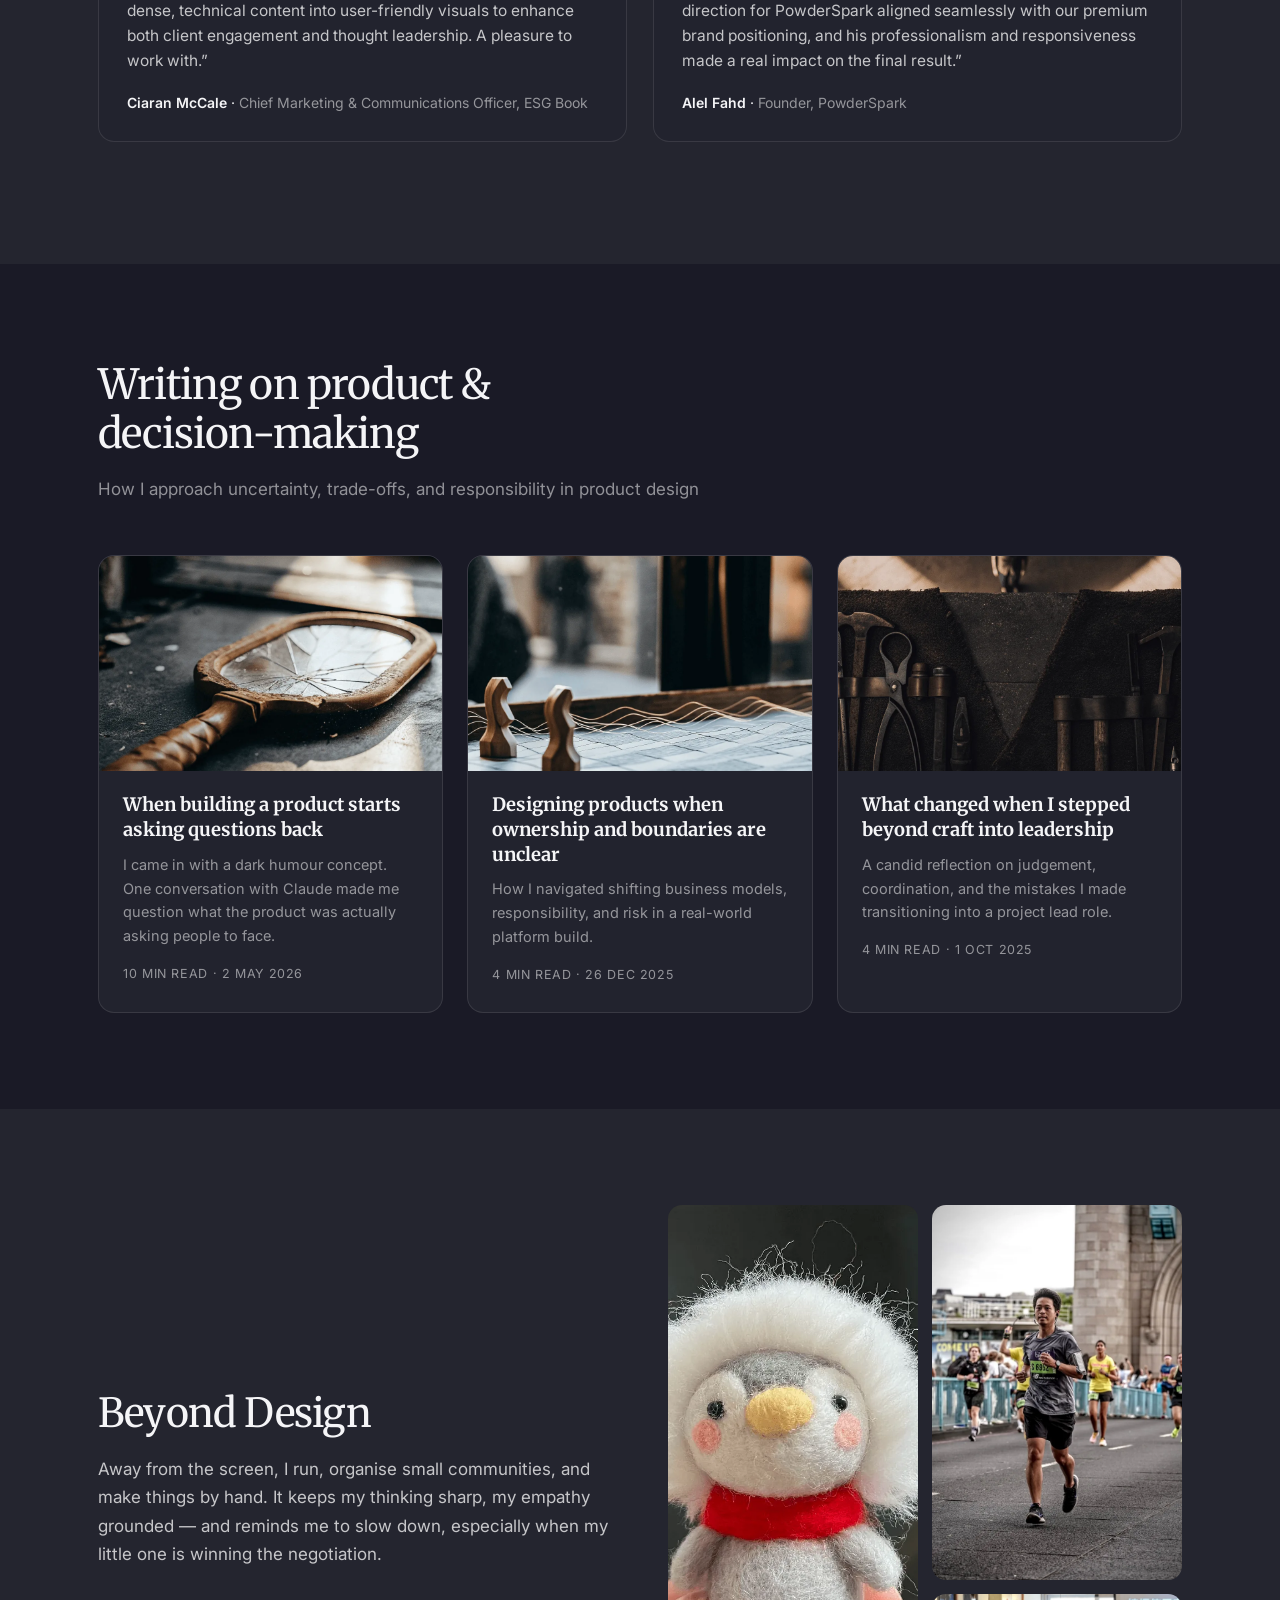
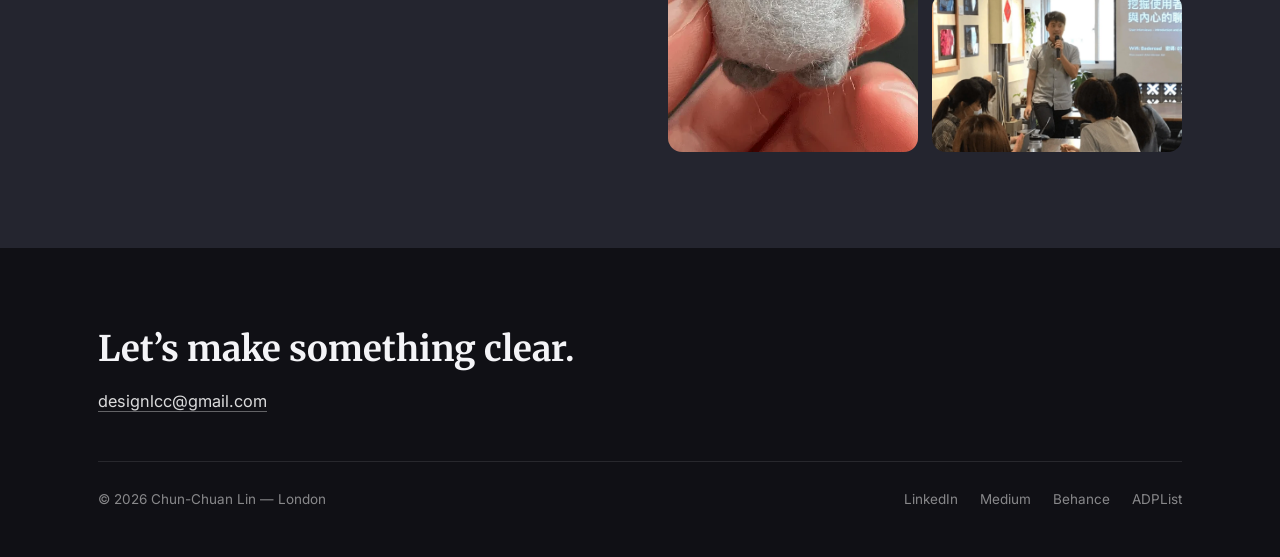
==== commit eda4327b: "Make the classic homepage the default and show the cursor inside open books" ====
--- a/index.html
+++ b/index.html
@@ -16,145 +16,212 @@
 <link rel="preconnect" href="https://fonts.gstatic.com" crossorigin>
 <link href="https://fonts.googleapis.com/css2?family=Merriweather:ital,wght@0,300;0,400;0,700;0,900;1,300;1,400;1,700;1,900&family=IBM+Plex+Mono:wght@400;500&family=Inter:wght@400;500;600;700&family=Source+Serif+4:ital,opsz,wght@0,8..60,400;0,8..60,600;1,8..60,400&family=Caveat:wght@500&display=swap" rel="stylesheet">
 <link rel="stylesheet" href="assets/css/style.css?v=5820707c">
-<link rel="stylesheet" href="assets/css/book.css?v=46ac0d62">
+<link rel="stylesheet" href="assets/css/book.css?v=66f10a0a">
 </head>
-<body class="theme-dark home-shelf">
-<script>try{if(localStorage.getItem("cc_view")==="classic"&&!/[?&]wall/.test(location.search))location.replace("classic.html"+location.hash)}catch(e){}</script>
+<body class="theme-dark classic">
+<script>try{if(localStorage.getItem("cc_view")==="wall"&&!/[?&]classic/.test(location.search))location.replace("wall.html"+location.hash)}catch(e){}</script>
 <a class="skip-link" href="#main-content">Skip to content</a>
 
 
 <div class="cursor-dot" aria-hidden="true"></div>
-
-
+<div class="cursor-badge" id="cursor-badge-locked">
+  <svg viewBox="0 0 100 100" overflow="visible">
+    <defs><path id="cursor-badge-locked-path" d="M 0,50 A 50,50 0 1,0 100,50 A 50,50 0 1,0 0,50"/></defs>
+    <text><textPath href="#cursor-badge-locked-path" startOffset="0" dominant-baseline="hanging">Password protected | Private content | </textPath></text>
+  </svg>
+  <span class="cursor-badge-center"><svg class="cursor-badge-icon" viewBox="0 0 24 24" fill="none" stroke="currentColor" stroke-width="1.6" stroke-linecap="round" stroke-linejoin="round" aria-hidden="true"><path d="M16 12h1.4a.6.6 0 01.6.6v6.8a.6.6 0 01-.6.6H6.6a.6.6 0 01-.6-.6v-6.8a.6.6 0 01.6-.6H8m8 0V8c0-1.333-.8-4-4-4S8 6.667 8 8v4m8 0H8"/></svg></span>
+</div><div class="cursor-badge" id="cursor-badge-view">
+  <svg viewBox="0 0 100 100" overflow="visible">
+    <defs><path id="cursor-badge-view-path" d="M 0,50 A 50,50 0 1,0 100,50 A 50,50 0 1,0 0,50"/></defs>
+    <text><textPath href="#cursor-badge-view-path" startOffset="0" dominant-baseline="hanging">CLICK TO VIEW | CLICK TO VIEW | </textPath></text>
+  </svg>
+  
+</div>
+<header class="nav" id="nav">
+  <div class="nav-in">
+    <a class="brand" href="index.html">
+      <img src="assets/img/ZoILuZUUzq1dYKgV54Ge7Sz8FY.webp" alt="">
+      <span>Chun-Chuan&nbsp;Lin</span>
+    </a>
+    
+    <button class="nav-toggle" aria-label="Menu" aria-expanded="false">
+      <span class="bar"></span><span class="bar"></span><span class="bar"></span>
+    </button>
+    <nav class="nav-links">
+      <a href="index.html#work">Work</a>
+      <a href="https://drive.google.com/file/d/1oNs0wJNy0Ehd9rT3fSROXO7B89IPfbKE/view?usp=sharing" target="_blank" rel="noopener">CV</a>
+      <a href="https://www.linkedin.com/in/chun-chuan-lin/" target="_blank" rel="noopener">LinkedIn</a>
+      <a href="https://chunchuanlin.medium.com/" target="_blank" rel="noopener">Medium</a>
+    </nav>
+  </div>
+  <div class="nav-backdrop"></div>
+</header>
 <main id="main-content">
 
-<div class="wall">
-  <section class="wall-top" aria-label="Introduction">
-    <div class="wall-in">
-      <div class="poster hero-gate">
-        <span class="tape t1" aria-hidden="true"></span><span class="tape t2" aria-hidden="true"></span>
-        <div class="p-art" aria-hidden="true"><i></i><i></i><i></i><i></i><i></i><i></i></div>
-        <h1 class="serif split hero-title"><span class="w">Designing</span> <span class="w"><em>clarity</em></span> <span class="w">for</span> <span class="w">complex,</span> <span class="w">regulated</span> <span class="w">financial</span> <span class="w">products</span></h1>
-        <p class="p-sub">Turning complex workflows and data-heavy systems into clear, usable experiences.</p>
-        <p class="p-facts"><span>Chun-Chuan Lin</span><span>14+ yrs designing digital products</span><span>Multi-role platforms</span><span>Design systems</span><span>B2B &amp; B2C</span><span>London</span></p>
-      </div>
-      <div class="postcards"><div class="postcard reveal" style="--tilt:2.4deg;--stamp:#1f6f5c">
-      <div class="pc-msg"><b>£9B+</b><span>Assets on platforms I designed, for UHNW clients</span></div>
-      <div class="pc-side" aria-hidden="true"><span class="stamp"><svg class="stamp-ic" viewBox="0 0 24 24" fill="none" stroke="currentColor" stroke-width="1.6" stroke-linecap="round" stroke-linejoin="round" aria-hidden="true"><path d="M3 21h18M4 21V8l8-4 8 4v13"/><circle cx="12" cy="12" r="3"/><path d="M12 15v3"/></svg><small>1st</small></span><svg class="postmark" viewBox="0 0 120 60" aria-hidden="true"><g fill="none" stroke="currentColor" stroke-width="1.6"><circle cx="30" cy="30" r="26"/><circle cx="30" cy="30" r="17"/><path d="M62 16c6-5 10 5 16 0s10 5 16 0 10 5 16 0 6 3 9 0M62 30c6-5 10 5 16 0s10 5 16 0 10 5 16 0 6 3 9 0M62 44c6-5 10 5 16 0s10 5 16 0 10 5 16 0 6 3 9 0"/></g><text x="30" y="28" text-anchor="middle" font-size="8.500" font-weight="700" fill="currentColor" font-family="Inter,sans-serif">LONDON</text><text x="30" y="38" text-anchor="middle" font-size="7" fill="currentColor" font-family="Inter,sans-serif">2025</text></svg><i></i><i></i><i></i></div>
-    </div><div class="postcard reveal" style="--tilt:-1.8deg;--stamp:#2f4a86">
-      <div class="pc-msg"><b>100M+</b><span>Users reached — NAS apps, 4.7M+ installs globally</span></div>
-      <div class="pc-side" aria-hidden="true"><span class="stamp"><svg class="stamp-ic" viewBox="0 0 24 24" fill="none" stroke="currentColor" stroke-width="1.6" stroke-linecap="round" stroke-linejoin="round" aria-hidden="true"><path d="M17 21v-2a4 4 0 0 0-4-4H6a4 4 0 0 0-4 4v2"/><circle cx="9.5" cy="7" r="4"/><path d="M23 21v-2a4 4 0 0 0-3-3.87M16 3.13a4 4 0 0 1 0 7.75"/></svg><small>2nd</small></span><svg class="postmark" viewBox="0 0 120 60" aria-hidden="true"><g fill="none" stroke="currentColor" stroke-width="1.6"><circle cx="30" cy="30" r="26"/><circle cx="30" cy="30" r="17"/><path d="M62 16c6-5 10 5 16 0s10 5 16 0 10 5 16 0 6 3 9 0M62 30c6-5 10 5 16 0s10 5 16 0 10 5 16 0 6 3 9 0M62 44c6-5 10 5 16 0s10 5 16 0 10 5 16 0 6 3 9 0"/></g><text x="30" y="28" text-anchor="middle" font-size="8.500" font-weight="700" fill="currentColor" font-family="Inter,sans-serif">LONDON</text><text x="30" y="38" text-anchor="middle" font-size="7" fill="currentColor" font-family="Inter,sans-serif">2024</text></svg><i></i><i></i><i></i></div>
-    </div><div class="postcard reveal" style="--tilt:-2.2deg;--stamp:#b4532f">
-      <div class="pc-msg"><b>89%</b><span>Mobile app CSAT after the redesign</span></div>
-      <div class="pc-side" aria-hidden="true"><span class="stamp"><svg class="stamp-ic" viewBox="0 0 24 24" fill="none" stroke="currentColor" stroke-width="1.6" stroke-linecap="round" stroke-linejoin="round" aria-hidden="true"><circle cx="12" cy="12" r="10"/><path d="M8 14s1.5 2 4 2 4-2 4-2M9 9h.01M15 9h.01"/></svg><small>1st</small></span><svg class="postmark" viewBox="0 0 120 60" aria-hidden="true"><g fill="none" stroke="currentColor" stroke-width="1.6"><circle cx="30" cy="30" r="26"/><circle cx="30" cy="30" r="17"/><path d="M62 16c6-5 10 5 16 0s10 5 16 0 10 5 16 0 6 3 9 0M62 30c6-5 10 5 16 0s10 5 16 0 10 5 16 0 6 3 9 0M62 44c6-5 10 5 16 0s10 5 16 0 10 5 16 0 6 3 9 0"/></g><text x="30" y="28" text-anchor="middle" font-size="8.500" font-weight="700" fill="currentColor" font-family="Inter,sans-serif">LONDON</text><text x="30" y="38" text-anchor="middle" font-size="7" fill="currentColor" font-family="Inter,sans-serif">2025</text></svg><i></i><i></i><i></i></div>
-    </div><div class="postcard reveal" style="--tilt:1.6deg;--stamp:#5b2a6e">
-      <div class="pc-msg"><b>200K+</b><span>Article reads · Top 1% ADPList mentor · 120+ pieces</span></div>
-      <div class="pc-side" aria-hidden="true"><span class="stamp"><svg class="stamp-ic" viewBox="0 0 24 24" fill="none" stroke="currentColor" stroke-width="1.6" stroke-linecap="round" stroke-linejoin="round" aria-hidden="true"><path d="M4 19.5A2.5 2.5 0 0 1 6.5 17H20M6.5 2H20v20H6.5A2.5 2.5 0 0 1 4 19.5v-15A2.5 2.5 0 0 1 6.5 2z"/></svg><small>Air</small></span><svg class="postmark" viewBox="0 0 120 60" aria-hidden="true"><g fill="none" stroke="currentColor" stroke-width="1.6"><circle cx="30" cy="30" r="26"/><circle cx="30" cy="30" r="17"/><path d="M62 16c6-5 10 5 16 0s10 5 16 0 10 5 16 0 6 3 9 0M62 30c6-5 10 5 16 0s10 5 16 0 10 5 16 0 6 3 9 0M62 44c6-5 10 5 16 0s10 5 16 0 10 5 16 0 6 3 9 0"/></g><text x="30" y="28" text-anchor="middle" font-size="8.500" font-weight="700" fill="currentColor" font-family="Inter,sans-serif">LONDON</text><text x="30" y="38" text-anchor="middle" font-size="7" fill="currentColor" font-family="Inter,sans-serif">2026</text></svg><i></i><i></i><i></i></div>
+<section class="hero" style="padding:0">
+  <div class="hero-glow" aria-hidden="true"></div>
+  <div class="hero-in">
+    <h1 class="serif split hero-title"><span class="w">Designing</span> <span class="w"><em>clarity</em></span> <span class="w">for</span> <span class="w">complex,</span> <span class="w">regulated</span> <span class="w">financial</span> <span class="w">products</span></h1>
+    <p class="lede hero-gate">Turning complex workflows and data-heavy systems into clear, usable experiences.</p>
+    <p class="facts hero-gate">14+ yrs designing digital products · Multi-role platforms · Design systems · B2B &amp; B2C · London</p>
+    <div class="cta hero-gate">
+      <a class="btn btn-hero" href="#work">Explore case studies <span class="arrow" aria-hidden="true">&rarr;</span></a>
+      <a class="btn btn-line" href="mailto:designlcc@gmail.com">Get in touch</a>
+    </div>
+  </div>
+  <div class="hero-marquee" aria-label="Selected clients"><div class="logo-track"><span class="logo-set"><span class="logo logo--esg-book"><img src="assets/img/WaZQpNPN1t4JtiHF8fiXEEZxjs.webp" alt="ESG Book" decoding="async"></span><span class="logo logo--auo"><img src="assets/img/OKWbx2ef0NCYC9p3jaQaWuxgcI.webp" alt="AUO" decoding="async"></span><span class="logo logo--acer"><img src="assets/img/APajQVBZ2jTOIM9JD1r0TgQu3PM.webp" alt="Acer" decoding="async"></span><span class="logo logo--synology"><img src="assets/img/TvIhIKmN5KiMDOiA3kFlVmtSvu8.webp" alt="Synology" decoding="async"></span><span class="logo logo--rolls-royce"><img src="assets/img/MBduI2TKFzYs6vA1w2rtZoNE0E.webp" alt="Rolls-Royce" decoding="async"></span><span class="logo logo--y-tree"><img src="assets/img/tlOaLy0I5XkEXebVdQPJUZpZI.webp" alt="Y TREE" decoding="async"></span><span class="logo logo--emma"><img src="assets/img/emma-logo.svg" alt="Emma" decoding="async"></span></span><span class="logo-set" aria-hidden="true"><span class="logo logo--esg-book"><img src="assets/img/WaZQpNPN1t4JtiHF8fiXEEZxjs.webp" alt="ESG Book" decoding="async"></span><span class="logo logo--auo"><img src="assets/img/OKWbx2ef0NCYC9p3jaQaWuxgcI.webp" alt="AUO" decoding="async"></span><span class="logo logo--acer"><img src="assets/img/APajQVBZ2jTOIM9JD1r0TgQu3PM.webp" alt="Acer" decoding="async"></span><span class="logo logo--synology"><img src="assets/img/TvIhIKmN5KiMDOiA3kFlVmtSvu8.webp" alt="Synology" decoding="async"></span><span class="logo logo--rolls-royce"><img src="assets/img/MBduI2TKFzYs6vA1w2rtZoNE0E.webp" alt="Rolls-Royce" decoding="async"></span><span class="logo logo--y-tree"><img src="assets/img/tlOaLy0I5XkEXebVdQPJUZpZI.webp" alt="Y TREE" decoding="async"></span><span class="logo logo--emma"><img src="assets/img/emma-logo.svg" alt="Emma" decoding="async"></span></span><span class="logo-set" aria-hidden="true"><span class="logo logo--esg-book"><img src="assets/img/WaZQpNPN1t4JtiHF8fiXEEZxjs.webp" alt="ESG Book" decoding="async"></span><span class="logo logo--auo"><img src="assets/img/OKWbx2ef0NCYC9p3jaQaWuxgcI.webp" alt="AUO" decoding="async"></span><span class="logo logo--acer"><img src="assets/img/APajQVBZ2jTOIM9JD1r0TgQu3PM.webp" alt="Acer" decoding="async"></span><span class="logo logo--synology"><img src="assets/img/TvIhIKmN5KiMDOiA3kFlVmtSvu8.webp" alt="Synology" decoding="async"></span><span class="logo logo--rolls-royce"><img src="assets/img/MBduI2TKFzYs6vA1w2rtZoNE0E.webp" alt="Rolls-Royce" decoding="async"></span><span class="logo logo--y-tree"><img src="assets/img/tlOaLy0I5XkEXebVdQPJUZpZI.webp" alt="Y TREE" decoding="async"></span><span class="logo logo--emma"><img src="assets/img/emma-logo.svg" alt="Emma" decoding="async"></span></span><span class="logo-set" aria-hidden="true"><span class="logo logo--esg-book"><img src="assets/img/WaZQpNPN1t4JtiHF8fiXEEZxjs.webp" alt="ESG Book" decoding="async"></span><span class="logo logo--auo"><img src="assets/img/OKWbx2ef0NCYC9p3jaQaWuxgcI.webp" alt="AUO" decoding="async"></span><span class="logo logo--acer"><img src="assets/img/APajQVBZ2jTOIM9JD1r0TgQu3PM.webp" alt="Acer" decoding="async"></span><span class="logo logo--synology"><img src="assets/img/TvIhIKmN5KiMDOiA3kFlVmtSvu8.webp" alt="Synology" decoding="async"></span><span class="logo logo--rolls-royce"><img src="assets/img/MBduI2TKFzYs6vA1w2rtZoNE0E.webp" alt="Rolls-Royce" decoding="async"></span><span class="logo logo--y-tree"><img src="assets/img/tlOaLy0I5XkEXebVdQPJUZpZI.webp" alt="Y TREE" decoding="async"></span><span class="logo logo--emma"><img src="assets/img/emma-logo.svg" alt="Emma" decoding="async"></span></span><span class="logo-set" aria-hidden="true"><span class="logo logo--esg-book"><img src="assets/img/WaZQpNPN1t4JtiHF8fiXEEZxjs.webp" alt="ESG Book" decoding="async"></span><span class="logo logo--auo"><img src="assets/img/OKWbx2ef0NCYC9p3jaQaWuxgcI.webp" alt="AUO" decoding="async"></span><span class="logo logo--acer"><img src="assets/img/APajQVBZ2jTOIM9JD1r0TgQu3PM.webp" alt="Acer" decoding="async"></span><span class="logo logo--synology"><img src="assets/img/TvIhIKmN5KiMDOiA3kFlVmtSvu8.webp" alt="Synology" decoding="async"></span><span class="logo logo--rolls-royce"><img src="assets/img/MBduI2TKFzYs6vA1w2rtZoNE0E.webp" alt="Rolls-Royce" decoding="async"></span><span class="logo logo--y-tree"><img src="assets/img/tlOaLy0I5XkEXebVdQPJUZpZI.webp" alt="Y TREE" decoding="async"></span><span class="logo logo--emma"><img src="assets/img/emma-logo.svg" alt="Emma" decoding="async"></span></span><span class="logo-set" aria-hidden="true"><span class="logo logo--esg-book"><img src="assets/img/WaZQpNPN1t4JtiHF8fiXEEZxjs.webp" alt="ESG Book" decoding="async"></span><span class="logo logo--auo"><img src="assets/img/OKWbx2ef0NCYC9p3jaQaWuxgcI.webp" alt="AUO" decoding="async"></span><span class="logo logo--acer"><img src="assets/img/APajQVBZ2jTOIM9JD1r0TgQu3PM.webp" alt="Acer" decoding="async"></span><span class="logo logo--synology"><img src="assets/img/TvIhIKmN5KiMDOiA3kFlVmtSvu8.webp" alt="Synology" decoding="async"></span><span class="logo logo--rolls-royce"><img src="assets/img/MBduI2TKFzYs6vA1w2rtZoNE0E.webp" alt="Rolls-Royce" decoding="async"></span><span class="logo logo--y-tree"><img src="assets/img/tlOaLy0I5XkEXebVdQPJUZpZI.webp" alt="Y TREE" decoding="async"></span><span class="logo logo--emma"><img src="assets/img/emma-logo.svg" alt="Emma" decoding="async"></span></span><span class="logo-set" aria-hidden="true"><span class="logo logo--esg-book"><img src="assets/img/WaZQpNPN1t4JtiHF8fiXEEZxjs.webp" alt="ESG Book" decoding="async"></span><span class="logo logo--auo"><img src="assets/img/OKWbx2ef0NCYC9p3jaQaWuxgcI.webp" alt="AUO" decoding="async"></span><span class="logo logo--acer"><img src="assets/img/APajQVBZ2jTOIM9JD1r0TgQu3PM.webp" alt="Acer" decoding="async"></span><span class="logo logo--synology"><img src="assets/img/TvIhIKmN5KiMDOiA3kFlVmtSvu8.webp" alt="Synology" decoding="async"></span><span class="logo logo--rolls-royce"><img src="assets/img/MBduI2TKFzYs6vA1w2rtZoNE0E.webp" alt="Rolls-Royce" decoding="async"></span><span class="logo logo--y-tree"><img src="assets/img/tlOaLy0I5XkEXebVdQPJUZpZI.webp" alt="Y TREE" decoding="async"></span><span class="logo logo--emma"><img src="assets/img/emma-logo.svg" alt="Emma" decoding="async"></span></span><span class="logo-set" aria-hidden="true"><span class="logo logo--esg-book"><img src="assets/img/WaZQpNPN1t4JtiHF8fiXEEZxjs.webp" alt="ESG Book" decoding="async"></span><span class="logo logo--auo"><img src="assets/img/OKWbx2ef0NCYC9p3jaQaWuxgcI.webp" alt="AUO" decoding="async"></span><span class="logo logo--acer"><img src="assets/img/APajQVBZ2jTOIM9JD1r0TgQu3PM.webp" alt="Acer" decoding="async"></span><span class="logo logo--synology"><img src="assets/img/TvIhIKmN5KiMDOiA3kFlVmtSvu8.webp" alt="Synology" decoding="async"></span><span class="logo logo--rolls-royce"><img src="assets/img/MBduI2TKFzYs6vA1w2rtZoNE0E.webp" alt="Rolls-Royce" decoding="async"></span><span class="logo logo--y-tree"><img src="assets/img/tlOaLy0I5XkEXebVdQPJUZpZI.webp" alt="Y TREE" decoding="async"></span><span class="logo logo--emma"><img src="assets/img/emma-logo.svg" alt="Emma" decoding="async"></span></span></div></div>
+</section>
+
+<section class="alt" id="track">
+  <div class="wrap">
+    <div class="section-head reveal">
+      <h2 class="serif split"><span class="w">Proven</span> <span class="w">track</span> <span class="w">record</span></h2>
+      <p>Designing high-impact products used by 100M+ users, improving financial clarity and operational efficiency for enterprise teams.</p>
+    </div>
+    <div class="stats"><div class="stat reveal">
+      <svg class="stat-icon" viewBox="0 0 24 24" fill="none" stroke="currentColor" stroke-width="1.6" stroke-linecap="round" stroke-linejoin="round" aria-hidden="true"><path d="M3 21h18M4 21V8l8-4 8 4v13"/><circle cx="12" cy="12" r="3"/><path d="M12 15v3"/></svg>
+      <b data-count="£9B+">£9B+</b>
+      <span>Assets on platforms I designed, for UHNW clients</span>
+    </div><div class="stat reveal">
+      <svg class="stat-icon" viewBox="0 0 24 24" fill="none" stroke="currentColor" stroke-width="1.6" stroke-linecap="round" stroke-linejoin="round" aria-hidden="true"><path d="M17 21v-2a4 4 0 0 0-4-4H6a4 4 0 0 0-4 4v2"/><circle cx="9.5" cy="7" r="4"/><path d="M23 21v-2a4 4 0 0 0-3-3.87M16 3.13a4 4 0 0 1 0 7.75"/></svg>
+      <b data-count="100M+">100M+</b>
+      <span>Users reached — NAS apps, 4.7M+ installs globally</span>
+    </div><div class="stat reveal">
+      <svg class="stat-icon" viewBox="0 0 24 24" fill="none" stroke="currentColor" stroke-width="1.6" stroke-linecap="round" stroke-linejoin="round" aria-hidden="true"><circle cx="12" cy="12" r="10"/><path d="M8 14s1.5 2 4 2 4-2 4-2M9 9h.01M15 9h.01"/></svg>
+      <b data-count="89%">89%</b>
+      <span>Mobile app CSAT after the redesign</span>
+    </div><div class="stat reveal">
+      <svg class="stat-icon" viewBox="0 0 24 24" fill="none" stroke="currentColor" stroke-width="1.6" stroke-linecap="round" stroke-linejoin="round" aria-hidden="true"><path d="M4 19.5A2.5 2.5 0 0 1 6.5 17H20M6.5 2H20v20H6.5A2.5 2.5 0 0 1 4 19.5v-15A2.5 2.5 0 0 1 6.5 2z"/></svg>
+      <b data-count="200K+">200K+</b>
+      <span>Article reads · Top 1% ADPList mentor · 120+ pieces</span>
     </div></div>
-      <div class="card-biz reveal">
-        <span class="pin" aria-hidden="true"></span>
-        <img class="biz-logo" src="assets/img/ZoILuZUUzq1dYKgV54Ge7Sz8FY.webp" alt="">
-        <b>Chun-Chuan Lin</b>
-        <a href="mailto:designlcc@gmail.com">designlcc@gmail.com</a>
-        <span class="biz-links"><a href="https://drive.google.com/file/d/1oNs0wJNy0Ehd9rT3fSROXO7B89IPfbKE/view?usp=sharing" target="_blank" rel="noopener">CV</a><a href="https://www.linkedin.com/in/chun-chuan-lin/" target="_blank" rel="noopener">LinkedIn</a><a href="https://chunchuanlin.medium.com/" target="_blank" rel="noopener">Medium</a></span>
-      </div>
-    </div>
-    <div class="logo-strip reveal" aria-label="Selected clients"><span class="ls-k">Worked with</span><span class="logo logo--esg-book"><img src="assets/img/WaZQpNPN1t4JtiHF8fiXEEZxjs.webp" alt="ESG Book" decoding="async"></span><span class="logo logo--auo"><img src="assets/img/OKWbx2ef0NCYC9p3jaQaWuxgcI.webp" alt="AUO" decoding="async"></span><span class="logo logo--acer"><img src="assets/img/APajQVBZ2jTOIM9JD1r0TgQu3PM.webp" alt="Acer" decoding="async"></span><span class="logo logo--synology"><img src="assets/img/TvIhIKmN5KiMDOiA3kFlVmtSvu8.webp" alt="Synology" decoding="async"></span><span class="logo logo--rolls-royce"><img src="assets/img/MBduI2TKFzYs6vA1w2rtZoNE0E.webp" alt="Rolls-Royce" decoding="async"></span><span class="logo logo--y-tree"><img src="assets/img/tlOaLy0I5XkEXebVdQPJUZpZI.webp" alt="Y TREE" decoding="async"></span><span class="logo logo--emma"><img src="assets/img/emma-logo.svg" alt="Emma" decoding="async"></span></div>
-  </section>
-
-  <section class="library" id="work" aria-label="Case studies">
-    <div class="faceout" id="shelf"><div class="fitem reveal" style="--bb:#1f3b33;--bi:#ead9ae;--ba:#c9a868">
-      <button class="book" type="button" data-i="0" aria-label="Open the book: The £9B Platform"><span class="cover"><span class="cv cv--band"><span class="cv-top"><span>Chun-Chuan Lin</span><span>2025</span></span><span class="cv-pic"><img src="assets/img/VFbImBTynQh7F0MmkZp4YDalEAE.webp" alt="" loading="lazy" style="object-position:40% 50%"></span><span class="cv-words"><span class="cv-num">01</span><span class="cv-title">The £9B Platform</span><span class="cv-rule"></span><span class="cv-out">£9B in client assets</span></span></span></span></button>
-      <a class="lab" href="work/provider-redesign.html"><b>Redesigned a £9B platform for UHNW clients</b><span><svg viewBox="0 0 16 16" width="11" height="11" aria-hidden="true"><path d="M4.5 7V5a3.5 3.5 0 0 1 7 0v2" fill="none" stroke="currentColor" stroke-width="1.6"/><rect x="3" y="7" width="10" height="7.5" rx="1.6" fill="currentColor"/></svg> £9B in client assets</span></a>
-    </div><div class="fitem reveal" style="--bb:#3a2470;--bi:#efe6ff;--ba:#b99bff">
-      <button class="book" type="button" data-i="1" aria-label="Open the book: One Tap to Save"><span class="cover"><span class="cv cv--band"><span class="cv-top"><span>Chun-Chuan Lin</span><span>2026</span></span><span class="cv-pic"><img src="assets/img/cs7-feature-card.webp" alt="" loading="lazy" style="object-position:50% 30%"></span><span class="cv-words"><span class="cv-num">02</span><span class="cv-title">One Tap to Save</span><span class="cv-rule"></span><span class="cv-out">5–6× Autosave volume</span></span></span></span></button>
-      <a class="lab" href="work/save-journey-redesign.html"><b>Redesigned the Save journey to boost Autosave volume 5–6×</b><span>5–6× Autosave volume</span></a>
-    </div><div class="fitem reveal" style="--bb:#8b3a26;--bi:#f8e8dc;--ba:#f2b48c">
-      <button class="book" type="button" data-i="2" aria-label="Open the book: What Happened to My Money?"><span class="cover"><span class="cv cv--band"><span class="cv-top"><span>Chun-Chuan Lin</span><span>2024-2025</span></span><span class="cv-pic"><img src="assets/img/YumomZDwZKkCPeDbRDVu0XXveg.webp" alt="" loading="lazy" style="object-position:70% 35%"></span><span class="cv-words"><span class="cv-num">03</span><span class="cv-title">What Happened to My Money?</span><span class="cv-rule"></span><span class="cv-out">89% mobile app CSAT</span></span></span></span></button>
-      <a class="lab" href="work/home-redesign.html"><b>Improved mobile app CSAT to 89%</b><span><svg viewBox="0 0 16 16" width="11" height="11" aria-hidden="true"><path d="M4.5 7V5a3.5 3.5 0 0 1 7 0v2" fill="none" stroke="currentColor" stroke-width="1.6"/><rect x="3" y="7" width="10" height="7.5" rx="1.6" fill="currentColor"/></svg> 89% mobile app CSAT</span></a>
-    </div><div class="fitem reveal" style="--bb:#2c4366;--bi:#e9eef7;--ba:#9fc1ff">
-      <button class="book" type="button" data-i="3" aria-label="Open the book: The Governed Rebalance"><span class="cover"><span class="cv cv--band"><span class="cv-top"><span>Chun-Chuan Lin</span><span>2026</span></span><span class="cv-pic"><img src="assets/img/E0ivBHq7jXSnA6J9aW9na1RmKs.webp" alt="" loading="lazy" style="object-position:50% 55%"></span><span class="cv-words"><span class="cv-num">04</span><span class="cv-title">The Governed Rebalance</span><span class="cv-rule"></span><span class="cv-out">AI suggests, advisors decide</span></span></span></span></button>
-      <a class="lab" href="work/wealth-management-system.html"><b>Designed a governed rebalancing system for UHNW wealth advisors</b><span>AI suggests, advisors decide</span></a>
-    </div><div class="fitem reveal" style="--bb:#e6e1d3;--bi:#1d1d24;--ba:#c4572d">
-      <button class="book" type="button" data-i="4" aria-label="Open the book: Trip Memories"><span class="cover"><span class="cv cv--band"><span class="cv-top"><span>Chun-Chuan Lin</span><span>2025</span></span><span class="cv-pic"><img src="assets/img/TrorWvIDo5zv1eS2h04sgSZOtJ8.webp" alt="" loading="lazy" style="object-position:50% 45%"></span><span class="cv-words"><span class="cv-num">05</span><span class="cv-title">Trip Memories</span><span class="cv-rule"></span><span class="cv-out">Revolut concept</span></span></span></span></button>
-      <a class="lab" href="work/trip-memories.html"><b>Revolut redesign concept: trip memories drive engagement</b><span>Revolut concept</span></a>
-    </div></div>
-    <p class="earlier-w reveal">Earlier work spans consumer apps, B2B platforms, and enterprise systems across healthcare, hardware, and sustainability. Available on request. <a href="mailto:designlcc@gmail.com">Get in touch &rarr;</a></p>
-    <p class="earlier-w more-w reveal"><span>Also on file</span><a href="work/client-portal.html">The Client Portal</a><a href="work/portfolio-health.html">Portfolio Health</a></p>
-  </section>
-
-  <section class="wall-sec" id="praise">
-    <div class="wall-in">
-      <h2 class="wall-h serif reveal">Notes left by people I&rsquo;ve worked with</h2>
-      <div class="notes"><details class="note reveal" style="--note:#fbe36a;--tilt:-3deg;--dy:0px">
-      <summary><q>His ability to translate abstract problems into elegant, user-focused designs made a real difference to our product delivery.</q><span class="who"><b>Arik Peretz</b><span>Founder, Y TREE</span></span><span class="more">tap to read it all</span></summary>
-      <p class="full">&ldquo;Working with Chun was a pleasure. He played a key role in shaping several of our most important internal tools and the client-facing app. His ability to translate abstract problems into elegant, user-focused designs made a real difference to our product delivery.&rdquo;</p>
-    </details><details class="note reveal" style="--note:#ff9fb5;--tilt:2.2deg;--dy:26px">
-      <summary><q>Chun brought calm, clarity, and fast execution.</q><span class="who"><b>Paul Smith</b><span>CEO, Global Gains</span></span><span class="more">tap to read it all</span></summary>
-      <p class="full">&ldquo;Our product had a lot of moving parts, different user types, evolving requirements, and high expectations. Chun brought calm, clarity, and fast execution. His ability to translate messy ideas into intuitive experiences was exactly what we needed.&rdquo;</p>
-    </details><details class="note reveal" style="--note:#9fe0c2;--tilt:-1.2deg;--dy:8px">
-      <summary><q>Quickly grasping complex data challenges and translating them into clear, interactive design concepts.</q><span class="who"><b>Ciaran McCale</b><span>Chief Marketing &amp; Communications Officer, ESG Book</span></span><span class="more">tap to read it all</span></summary>
-      <p class="full">&ldquo;Chun was a fantastic UX partner – quickly grasping complex data challenges and translating them into clear, interactive design concepts. He played a key role in developing a UX proof of concept that brought our product vision to life, and helped turn dense, technical content into user-friendly visuals to enhance both client engagement and thought leadership. A pleasure to work with.&rdquo;</p>
-    </details><details class="note reveal" style="--note:#a9d4ff;--tilt:2.8deg;--dy:30px">
-      <summary><q>His work enabled a small team to maintain a 100-screen app efficiently.</q><span class="who"><b>Mykyta Sizyntsev</b><span>Principal Android Engineer, Y TREE</span></span><span class="more">tap to read it all</span></summary>
-      <p class="full">&ldquo;It's been a pleasure collaborating with Chun for nearly four years. He transformed our design system, bridged Figma with Android APIs, and elevated both iOS and Android experiences. His work enabled a small team to maintain a 100-screen app efficiently. Beyond his skills, he's collaborative, respectful, and positive. Any team would be lucky to have him.&rdquo;</p>
-    </details><details class="note reveal" style="--note:#ffc56b;--tilt:-2deg;--dy:4px">
-      <summary><q>Efficient, detail-oriented, and highly collaborative, Chun is a huge asset to any team.</q><span class="who"><b>Isobel Raeside</b><span>Head of Product</span></span><span class="more">tap to read it all</span></summary>
-      <p class="full">&ldquo;I worked with Chun at Y TREE for over 4 years. He's an exceptional UX/UI designer who built design systems for complex financial apps and delivered intuitive web and mobile experiences under tight deadlines. Efficient, detail-oriented, and highly collaborative, Chun is a huge asset to any team.&rdquo;</p>
-    </details><details class="note reveal" style="--note:#e3b8ff;--tilt:1.4deg;--dy:22px">
-      <summary><q>His visual direction for PowderSpark aligned seamlessly with our premium brand positioning.</q><span class="who"><b>Alel Fahd</b><span>Founder, PowderSpark</span></span><span class="more">tap to read it all</span></summary>
-      <p class="full">&ldquo;Chun delivered high-quality, polished design work with a strong sense of aesthetics and interface refinement. His visual direction for PowderSpark aligned seamlessly with our premium brand positioning, and his professionalism and responsiveness made a real impact on the final result.&rdquo;</p>
-    </details></div>
-    </div>
-  </section>
-
-  <section class="wall-sec" id="writing">
-    <div class="wall-in">
-      <h2 class="wall-h serif reveal">Drafts, taped up</h2>
-      <p class="wall-p reveal">How I approach uncertainty, trade-offs, and responsibility in product design</p>
-      <div class="drafts"><a class="draft reveal" href="https://medium.com/uxcircles/i-set-out-to-build-a-finance-app-i-built-a-mirror-instead-6b107ab2728f?sk=03d0add8374b60059b2eae90fcde20f9" target="_blank" rel="noopener" style="--tilt:-1.6deg">
-      <span class="tape ta" aria-hidden="true"></span><span class="tape tb" aria-hidden="true"></span>
-      <span class="d-head"><span>Lin / draft 1</span><span class="d-meta">10 min read · 2 May 2026</span></span>
-      <span class="d-title">When building a product starts asking questions back</span>
-      <span class="d-desc">I came in with a dark humour concept. One conversation with Claude made me question what the product was actually asking people to face.</span>
-      <span class="d-go">read the final version &rarr;</span>
-    </a><a class="draft reveal" href="https://medium.com/uxcircles/when-business-models-shift-product-boundaries-blur-42042c20090c?sk=8a81b0a40e7a114c3df5a43632a78a0f" target="_blank" rel="noopener" style="--tilt:1deg">
-      <span class="tape ta" aria-hidden="true"></span><span class="tape tb" aria-hidden="true"></span>
-      <span class="d-head"><span>Lin / draft 2</span><span class="d-meta">4 min read · 26 Dec 2025</span></span>
-      <span class="d-title">Designing products when ownership and boundaries are unclear</span>
-      <span class="d-desc">How I navigated shifting business models, responsibility, and risk in a real-world platform build.</span>
-      <span class="d-go">read the final version &rarr;</span>
-    </a><a class="draft reveal" href="https://medium.com/uxcircles/from-designer-to-project-lead-hard-lessons-learned-265f4e794357?sk=2e5d2838e4304d799aafafce5379b13a" target="_blank" rel="noopener" style="--tilt:-0.7deg">
-      <span class="tape ta" aria-hidden="true"></span><span class="tape tb" aria-hidden="true"></span>
-      <span class="d-head"><span>Lin / draft 3</span><span class="d-meta">4 min read · 1 Oct 2025</span></span>
-      <span class="d-title">What changed when I stepped beyond craft into leadership</span>
-      <span class="d-desc">A candid reflection on judgement, coordination, and the mistakes I made transitioning into a project lead role.</span>
-      <span class="d-go">read the final version &rarr;</span>
+  </div>
+</section>
+
+<section id="work">
+  <div class="wrap">
+    <div class="section-head reveal">
+      <h2 class="serif split"><span class="w">Featured</span> <span class="w">projects</span></h2>
+      
+    </div>
+    <div class="projects"><a class="project lg reveal" href="work/provider-redesign.html" data-cursor-badge="cursor-badge-locked">
+      <div class="shot"><img src="assets/img/VFbImBTynQh7F0MmkZp4YDalEAE.webp" alt="Redesigned a £9B platform for UHNW clients" loading="lazy"></div>
+      <div class="body">
+        <span class="tag">Fintech · Professional tool · 2025</span>
+        <h3 class="serif">Redesigned a £9B platform for UHNW clients</h3>
+        <p>Improved data interpretation and redesigned multi-role workflows across advisors, analysts, and data operations for a clearer, more efficient platform.</p>
+        <span class="more">View case study <span class="arrow" aria-hidden="true">&rarr;</span></span>
+      </div>
+    </a><a class="project lg reverse reveal" href="work/save-journey-redesign.html" data-cursor-badge="cursor-badge-view">
+      <div class="shot"><img src="assets/img/cs7-feature-card.webp" alt="Redesigned the Save journey to boost Autosave volume 5–6×" loading="lazy"></div>
+      <div class="body">
+        <span class="tag">Fintech · iOS and Android app · 2026</span>
+        <h3 class="serif">Redesigned the Save journey to boost Autosave volume 5–6×</h3>
+        <p>Collapsed a two-step, wallet-mediated deposit flow into one action, removing the forced waits that were driving the decline.</p>
+        <span class="more">View case study <span class="arrow" aria-hidden="true">&rarr;</span></span>
+      </div>
+    </a><a class="project sm reveal" href="work/home-redesign.html" data-cursor-badge="cursor-badge-locked">
+      <div class="shot"><img src="assets/img/YumomZDwZKkCPeDbRDVu0XXveg.webp" alt="Improved mobile app CSAT to 89%" loading="lazy"></div>
+      <div class="body">
+        <span class="tag">Fintech · iOS and Android app · 2024-2025</span>
+        <h3 class="serif">Improved mobile app CSAT to 89%</h3>
+        <p>Clarified financial data across navigation, structure, and metrics to create a clearer, more trustworthy experience.</p>
+        <span class="more">View case study <span class="arrow" aria-hidden="true">&rarr;</span></span>
+      </div>
+    </a><a class="project sm reveal" href="work/wealth-management-system.html" data-cursor-badge="cursor-badge-view">
+      <div class="shot"><img src="assets/img/E0ivBHq7jXSnA6J9aW9na1RmKs.webp" alt="Designed a governed rebalancing system for UHNW wealth advisors" loading="lazy"></div>
+      <div class="body">
+        <span class="tag">Fintech · Professional tool · 2026</span>
+        <h3 class="serif">Designed a governed rebalancing system for UHNW wealth advisors</h3>
+        <p>Architected an end-to-end portfolio rebalancing workflow where AI surfaces recommendations, advisors decide, and every action stays auditable and mandate-aligned.</p>
+        <span class="more">View case study <span class="arrow" aria-hidden="true">&rarr;</span></span>
+      </div>
+    </a><a class="project lg reveal" href="work/trip-memories.html" data-cursor-badge="cursor-badge-view">
+      <div class="shot"><img src="assets/img/TrorWvIDo5zv1eS2h04sgSZOtJ8.webp" alt="Revolut redesign concept: trip memories drive engagement" loading="lazy"></div>
+      <div class="body">
+        <span class="tag">Fintech · Android app · 2025</span>
+        <h3 class="serif">Revolut redesign concept: trip memories drive engagement</h3>
+        <p>Reframed transactions as trip memories to create a more emotional, engaging money experience.</p>
+        <span class="more">View case study <span class="arrow" aria-hidden="true">&rarr;</span></span>
+      </div>
     </a></div>
-    </div>
-  </section>
-
-  <section class="wall-sec" id="about">
-    <div class="wall-in photos">
-      <div class="photo-note reveal">
-        <h2 class="wall-h serif">Beyond Design</h2>
-        <p>Away from the screen, I run, organise small communities, and make things by hand. It keeps my thinking sharp, my empathy grounded — and reminds me to slow down, especially when my little one is winning the negotiation.</p>
-      </div>
-      <div class="polaroids"><figure class="polaroid reveal" style="--tilt:-3deg"><span class="tape" aria-hidden="true"></span><img src="assets/img/pubfSbG1jti3bcDO1lPi5CjZF64.webp" alt="Made by hand" loading="lazy"><figcaption>Made by hand</figcaption></figure><figure class="polaroid reveal" style="--tilt:2.2deg"><span class="tape" aria-hidden="true"></span><img src="assets/img/sYfxENBCH0JeVRIsdHM3iYg3I.webp" alt="Running past Tower Bridge" loading="lazy"><figcaption>Running past Tower Bridge</figcaption></figure><figure class="polaroid reveal" style="--tilt:-1.4deg"><span class="tape" aria-hidden="true"></span><img src="assets/img/0NGZxLJCJaQSqLhbFrQrbKQVUU.webp" alt="Hosting a community talk" loading="lazy"><figcaption>Hosting a community talk</figcaption></figure></div>
-    </div>
-  </section>
-</div>
-
-<dialog class="reader" id="reader" aria-label="Chapter preview">
-  <button class="rd-btn rd-close" type="button" aria-label="Back to the shelf">&times;</button>
-  <div class="ob" id="ob" tabindex="-1" autofocus></div>
-  <div class="rd-bar">
-    <button class="rd-btn rd-prev" type="button" aria-label="Previous page">&lsaquo;</button>
-    <span class="rd-count" id="rd-count" aria-live="polite"></span>
-    <button class="rd-btn rd-next" type="button" aria-label="Next page">&rsaquo;</button>
-  </div>
-</dialog>
-<script type="application/json" id="books-data">[{"ch":"01","short":"The £9B Platform","title":"Redesigned a £9B platform for UHNW clients","desc":"Improved data interpretation and redesigned multi-role workflows across advisors, analysts, and data operations for a clearer, more efficient platform.","meta":"Fintech · Professional tool · 2025","year":"2025","outcome":"£9B in client assets","cover":"\u003cspan class=\"cv cv--band\">\u003cspan class=\"cv-top\">\u003cspan>Chun-Chuan Lin\u003c/span>\u003cspan>2025\u003c/span>\u003c/span>\u003cspan class=\"cv-pic\">\u003cimg src=\"assets/img/VFbImBTynQh7F0MmkZp4YDalEAE.webp\" alt=\"\" loading=\"lazy\" style=\"object-position:40% 50%\">\u003c/span>\u003cspan class=\"cv-words\">\u003cspan class=\"cv-num\">01\u003c/span>\u003cspan class=\"cv-title\">The £9B Platform\u003c/span>\u003cspan class=\"cv-rule\">\u003c/span>\u003cspan class=\"cv-out\">£9B in client assets\u003c/span>\u003c/span>\u003c/span>","pages":[],"img":"assets/img/VFbImBTynQh7F0MmkZp4YDalEAE.webp","href":"work/provider-redesign.html","locked":true,"bg":"#1f3b33","ink":"#ead9ae","acc":"#c9a868"},{"ch":"02","short":"One Tap to Save","title":"Redesigned the Save journey to boost Autosave volume 5–6×","desc":"Collapsed a two-step, wallet-mediated deposit flow into one action, removing the forced waits that were driving the decline.","meta":"Fintech · iOS and Android app · 2026","year":"2026","outcome":"5–6× Autosave volume","cover":"\u003cspan class=\"cv cv--band\">\u003cspan class=\"cv-top\">\u003cspan>Chun-Chuan Lin\u003c/span>\u003cspan>2026\u003c/span>\u003c/span>\u003cspan class=\"cv-pic\">\u003cimg src=\"assets/img/cs7-feature-card.webp\" alt=\"\" loading=\"lazy\" style=\"object-position:50% 30%\">\u003c/span>\u003cspan class=\"cv-words\">\u003cspan class=\"cv-num\">02\u003c/span>\u003cspan class=\"cv-title\">One Tap to Save\u003c/span>\u003cspan class=\"cv-rule\">\u003c/span>\u003cspan class=\"cv-out\">5–6× Autosave volume\u003c/span>\u003c/span>\u003c/span>","pages":[{"t":"Summary","text":"A seven-month decline in Autosave engagement reversed within weeks of launch. Daily Autosave volume rose from roughly 10/day pre-launch to 50–60/day for the following month, and dropping the wallet vendor cut a recurring cost of roughly £10,000–20,000/month.","points":["Deposit steps cut in half","7-month Autosave decline reversed","Five-figure monthly saving"],"img":""},{"t":"The Problem","text":"Weekly Autosave-setup volume had been declining for roughly seven months before this project started. That trend signalled something in the Save setup journey was blocking users — which step wasn't yet clear.","points":[],"img":"assets/img/cs7-problem-decline-chart.webp"},{"t":"Diagnosis","text":"Diagnosis without full instrumentation","points":["KYC review","Funding the wallet","Subscription pitch"],"img":"assets/img/cs7-diag-flow-kyc.webp"},{"t":"The Solution","text":"Removing the wallet","points":["Funding wait + second wait — gone","Subscription pitch — gone","KYC wait — moved"],"img":"assets/img/cs7-diag-decision-tree.svg"},{"t":"Alternatives Considered","text":"Two simpler options came up early, both appealing for the same reason: they cost less to build. Both were rejected once their trade-offs became clear.","points":["Auto-sweep from the wallet","One payment rail for every deposit"],"img":""}],"img":"assets/img/cs7-feature-card.webp","href":"work/save-journey-redesign.html","locked":false,"bg":"#3a2470","ink":"#efe6ff","acc":"#b99bff"},{"ch":"03","short":"What Happened to My Money?","title":"Improved mobile app CSAT to 89%","desc":"Clarified financial data across navigation, structure, and metrics to create a clearer, more trustworthy experience.","meta":"Fintech · iOS and Android app · 2024-2025","year":"2024-2025","outcome":"89% mobile app CSAT","cover":"\u003cspan class=\"cv cv--band\">\u003cspan class=\"cv-top\">\u003cspan>Chun-Chuan Lin\u003c/span>\u003cspan>2024-2025\u003c/span>\u003c/span>\u003cspan class=\"cv-pic\">\u003cimg src=\"assets/img/YumomZDwZKkCPeDbRDVu0XXveg.webp\" alt=\"\" loading=\"lazy\" style=\"object-position:70% 35%\">\u003c/span>\u003cspan class=\"cv-words\">\u003cspan class=\"cv-num\">03\u003c/span>\u003cspan class=\"cv-title\">What Happened to My Money?\u003c/span>\u003cspan class=\"cv-rule\">\u003c/span>\u003cspan class=\"cv-out\">89% mobile app CSAT\u003c/span>\u003c/span>\u003c/span>","pages":[],"img":"assets/img/YumomZDwZKkCPeDbRDVu0XXveg.webp","href":"work/home-redesign.html","locked":true,"bg":"#8b3a26","ink":"#f8e8dc","acc":"#f2b48c"},{"ch":"04","short":"The Governed Rebalance","title":"Designed a governed rebalancing system for UHNW wealth advisors","desc":"Architected an end-to-end portfolio rebalancing workflow where AI surfaces recommendations, advisors decide, and every action stays auditable and mandate-aligned.","meta":"Fintech · Professional tool · 2026","year":"2026","outcome":"AI suggests, advisors decide","cover":"\u003cspan class=\"cv cv--band\">\u003cspan class=\"cv-top\">\u003cspan>Chun-Chuan Lin\u003c/span>\u003cspan>2026\u003c/span>\u003c/span>\u003cspan class=\"cv-pic\">\u003cimg src=\"assets/img/E0ivBHq7jXSnA6J9aW9na1RmKs.webp\" alt=\"\" loading=\"lazy\" style=\"object-position:50% 55%\">\u003c/span>\u003cspan class=\"cv-words\">\u003cspan class=\"cv-num\">04\u003c/span>\u003cspan class=\"cv-title\">The Governed Rebalance\u003c/span>\u003cspan class=\"cv-rule\">\u003c/span>\u003cspan class=\"cv-out\">AI suggests, advisors decide\u003c/span>\u003c/span>\u003c/span>","pages":[{"t":"Discovery","text":"This isn't a dashboard problem. It's a decision governance problem.","points":["Multiple stakeholders","Complex workflow","Regulatory accountability"],"img":"assets/img/x9WH2NC8tBtmjR3SEHw8lYLTRI.webp"},{"t":"The architecture","text":"From drift to decision — an 8-step governed workflow","points":[],"img":"assets/img/rzPCHtE52T68TOkpEXy7BM6eoa8.webp"},{"t":"Reflection","text":"The hardest part wasn't the UI — it was defining what \"done\" looks like","points":[],"img":""}],"img":"assets/img/E0ivBHq7jXSnA6J9aW9na1RmKs.webp","href":"work/wealth-management-system.html","locked":false,"bg":"#2c4366","ink":"#e9eef7","acc":"#9fc1ff"},{"ch":"05","short":"Trip Memories","title":"Revolut redesign concept: trip memories drive engagement","desc":"Reframed transactions as trip memories to create a more emotional, engaging money experience.","meta":"Fintech · Android app · 2025","year":"2025","outcome":"Revolut concept","cover":"\u003cspan class=\"cv cv--band\">\u003cspan class=\"cv-top\">\u003cspan>Chun-Chuan Lin\u003c/span>\u003cspan>2025\u003c/span>\u003c/span>\u003cspan class=\"cv-pic\">\u003cimg src=\"assets/img/TrorWvIDo5zv1eS2h04sgSZOtJ8.webp\" alt=\"\" loading=\"lazy\" style=\"object-position:50% 45%\">\u003c/span>\u003cspan class=\"cv-words\">\u003cspan class=\"cv-num\">05\u003c/span>\u003cspan class=\"cv-title\">Trip Memories\u003c/span>\u003cspan class=\"cv-rule\">\u003c/span>\u003cspan class=\"cv-out\">Revolut concept\u003c/span>\u003c/span>\u003c/span>","pages":[{"t":"Discovery","text":"A heuristic review of the current home screen revealed a consistent pattern: the interface prioritises density over clarity.","points":["Feature discoverability is low","Visual appeal feels flat","There's no financial context"],"img":"assets/img/lN99x2y37KHawiuTkNTEkr0ffU.webp"},{"t":"Insight","text":"Almost every time users described a moment of genuine engagement with their finances, the context was the same: they were travelling.","points":[],"img":"assets/img/iSzRPQRQfrJ6HXk7Swxn3JfUgw.webp"},{"t":"Design approach","text":"Rather than converging on a single solution, I explored three levels of ambition — from pragmatic to speculative — to demonstrate a range of strategic and creative thinking.","points":[],"img":"assets/img/EyIKhe2f76hxMcVEf4INOZa4OI.webp"},{"t":"Version 3 - Travel as a life layer","text":"Version 3 is not a UI refresh. It is a strategic response to an unmet user need: the desire to understand money in context — specifically, the context of lived experience.","points":["Smart Saving","Travel Memories","Travel Insights"],"img":"assets/img/axuKjE609rgfnL7z2CVEKw0I.webp"},{"t":"User journey","text":"To make the concept tangible, I mapped a single user — Lena — across the full lifecycle of a trip. The scenario is not a persona exercise. It is a design stress-test: does each feature earn its place at each stage of the journey?","points":[],"img":"assets/img/AsiWYnjdcmSt2nktjFScLilHYS4.webp"}],"img":"assets/img/TrorWvIDo5zv1eS2h04sgSZOtJ8.webp","href":"work/trip-memories.html","locked":false,"bg":"#e6e1d3","ink":"#1d1d24","acc":"#c4572d"}]</script>
+    <p class="earlier reveal">Earlier work spans consumer apps, B2B platforms, and enterprise systems across healthcare, hardware, and sustainability. Available on request. <a href="mailto:designlcc@gmail.com">Get in touch &rarr;</a></p>
+    <p class="earlier more-c reveal"><span>Also on file</span><a href="work/client-portal.html">The Client Portal</a><a href="work/portfolio-health.html">Portfolio Health</a></p>
+  </div>
+</section>
+
+<section class="alt" id="praise">
+  <div class="wrap">
+    <div class="section-head reveal">
+      <h2 class="serif split"><span class="w">People</span> <span class="w">love</span> <span class="w">working</span> <span class="w">with</span> <span class="w">me</span></h2>
+      <p>Known for making complexity simple — calm, structured, collaborative, and fast in high-stakes environments.</p>
+    </div>
+    <div class="quotes"><figure class="quote-card reveal">
+      <p>&ldquo;Working with Chun was a pleasure. He played a key role in shaping several of our most important internal tools and the client-facing app. His ability to translate abstract problems into elegant, user-focused designs made a real difference to our product delivery.&rdquo;</p>
+      <figcaption class="who"><b>Arik Peretz</b> &middot; <span>Founder, Y TREE</span></figcaption>
+    </figure><figure class="quote-card reveal">
+      <p>&ldquo;Our product had a lot of moving parts, different user types, evolving requirements, and high expectations. Chun brought calm, clarity, and fast execution. His ability to translate messy ideas into intuitive experiences was exactly what we needed.&rdquo;</p>
+      <figcaption class="who"><b>Paul Smith</b> &middot; <span>CEO, Global Gains</span></figcaption>
+    </figure><figure class="quote-card reveal">
+      <p>&ldquo;Chun was a fantastic UX partner – quickly grasping complex data challenges and translating them into clear, interactive design concepts. He played a key role in developing a UX proof of concept that brought our product vision to life, and helped turn dense, technical content into user-friendly visuals to enhance both client engagement and thought leadership. A pleasure to work with.&rdquo;</p>
+      <figcaption class="who"><b>Ciaran McCale</b> &middot; <span>Chief Marketing &amp; Communications Officer, ESG Book</span></figcaption>
+    </figure><figure class="quote-card reveal">
+      <p>&ldquo;It's been a pleasure collaborating with Chun for nearly four years. He transformed our design system, bridged Figma with Android APIs, and elevated both iOS and Android experiences. His work enabled a small team to maintain a 100-screen app efficiently. Beyond his skills, he's collaborative, respectful, and positive. Any team would be lucky to have him.&rdquo;</p>
+      <figcaption class="who"><b>Mykyta Sizyntsev</b> &middot; <span>Principal Android Engineer, Y TREE</span></figcaption>
+    </figure><figure class="quote-card reveal">
+      <p>&ldquo;I worked with Chun at Y TREE for over 4 years. He's an exceptional UX/UI designer who built design systems for complex financial apps and delivered intuitive web and mobile experiences under tight deadlines. Efficient, detail-oriented, and highly collaborative, Chun is a huge asset to any team.&rdquo;</p>
+      <figcaption class="who"><b>Isobel Raeside</b> &middot; <span>Head of Product</span></figcaption>
+    </figure><figure class="quote-card reveal">
+      <p>&ldquo;Chun delivered high-quality, polished design work with a strong sense of aesthetics and interface refinement. His visual direction for PowderSpark aligned seamlessly with our premium brand positioning, and his professionalism and responsiveness made a real impact on the final result.&rdquo;</p>
+      <figcaption class="who"><b>Alel Fahd</b> &middot; <span>Founder, PowderSpark</span></figcaption>
+    </figure></div>
+  </div>
+</section>
+
+<section id="writing">
+  <div class="wrap">
+    <div class="section-head reveal">
+      <h2 class="serif split"><span class="w">Writing</span> <span class="w">on</span> <span class="w">product</span> <span class="w">&amp;</span> <span class="w">decision-making</span></h2>
+      <p>How I approach uncertainty, trade-offs, and responsibility in product design</p>
+    </div>
+    <div class="articles"><a class="article reveal" href="https://medium.com/uxcircles/i-set-out-to-build-a-finance-app-i-built-a-mirror-instead-6b107ab2728f?sk=03d0add8374b60059b2eae90fcde20f9" target="_blank" rel="noopener">
+      <div class="thumb"><img src="assets/img/40FRjxl0HlhqNvaY4aWb44H30MI.webp" alt="" loading="lazy"></div>
+      <div class="txt">
+        <h3 class="serif">When building a product starts asking questions back</h3>
+        <p>I came in with a dark humour concept. One conversation with Claude made me question what the product was actually asking people to face.</p>
+        <div class="meta">10 min read · 2 May 2026</div>
+      </div>
+    </a><a class="article reveal" href="https://medium.com/uxcircles/when-business-models-shift-product-boundaries-blur-42042c20090c?sk=8a81b0a40e7a114c3df5a43632a78a0f" target="_blank" rel="noopener">
+      <div class="thumb"><img src="assets/img/3IVkNVfdKZavRIKq4DdeuCbGA.webp" alt="" loading="lazy"></div>
+      <div class="txt">
+        <h3 class="serif">Designing products when ownership and boundaries are unclear</h3>
+        <p>How I navigated shifting business models, responsibility, and risk in a real-world platform build.</p>
+        <div class="meta">4 min read · 26 Dec 2025</div>
+      </div>
+    </a><a class="article reveal" href="https://medium.com/uxcircles/from-designer-to-project-lead-hard-lessons-learned-265f4e794357?sk=2e5d2838e4304d799aafafce5379b13a" target="_blank" rel="noopener">
+      <div class="thumb"><img src="assets/img/kXqRFmuqyHqjHzJq8JqkbzVWV4I.webp" alt="" loading="lazy"></div>
+      <div class="txt">
+        <h3 class="serif">What changed when I stepped beyond craft into leadership</h3>
+        <p>A candid reflection on judgement, coordination, and the mistakes I made transitioning into a project lead role.</p>
+        <div class="meta">4 min read · 1 Oct 2025</div>
+      </div>
+    </a></div>
+  </div>
+</section>
+
+<section class="alt" id="about">
+  <div class="wrap beyond reveal">
+    <div class="txt">
+      <h2 class="serif split"><span class="w">Beyond</span> <span class="w">Design</span></h2>
+      <p>Away from the screen, I run, organise small communities, and make things by hand. It keeps my thinking sharp, my empathy grounded — and reminds me to slow down, especially when my little one is winning the negotiation.</p>
+    </div>
+    <div class="grid">
+      <img src="assets/img/pubfSbG1jti3bcDO1lPi5CjZF64.webp" alt="" loading="lazy">
+      <img src="assets/img/sYfxENBCH0JeVRIsdHM3iYg3I.webp" alt="" loading="lazy">
+      <img src="assets/img/0NGZxLJCJaQSqLhbFrQrbKQVUU.webp" alt="" loading="lazy">
+    </div>
+  </div>
+</section>
 </main>
 <footer class="foot" id="contact">
   <div class="foot-in">
@@ -171,10 +238,10 @@
     </div>
   </div>
 </footer>
-<a class="view-switch" href="classic.html" data-view="classic"><span>Prefer a plain list?</span><b>Classic view</b></a>
-
+
+<a class="view-switch" href="wall.html" data-view="wall"><span>There&rsquo;s a more playful version.</span><b>See the studio wall</b></a>
 <script>document.querySelector(".view-switch").addEventListener("click",function(){try{localStorage.setItem("cc_view",this.dataset.view)}catch(e){}})</script>
 <script src="assets/js/main.js?v=11b02167" defer></script>
-<script src="assets/js/shelf.js?v=8522195d" defer></script>
+
 </body>
 </html>
--- a/assets/css/book.css
+++ b/assets/css/book.css
@@ -809,3 +809,7 @@
 .more-w a,.more-c a{font:400 15px/1.3 var(--serif);color:#f4f1ea;border-bottom:1px solid rgba(255,255,255,.3);padding-bottom:1px}
 .more-w a:hover,.more-c a:hover{color:#e8c78c;border-color:#e8c78c}
 @media (max-width:860px){.fitem:last-child:nth-child(odd){grid-column:1 / -1;justify-self:center;width:calc(50% - 14px)}}
+
+/* the custom cursor dot sits under the open book, so show the system cursor there */
+html.has-cursor .reader,html.has-cursor .reader *{cursor:default!important}
+html.has-cursor .reader a,html.has-cursor .reader button:not(:disabled),html.has-cursor .reader .leaf{cursor:pointer!important}
